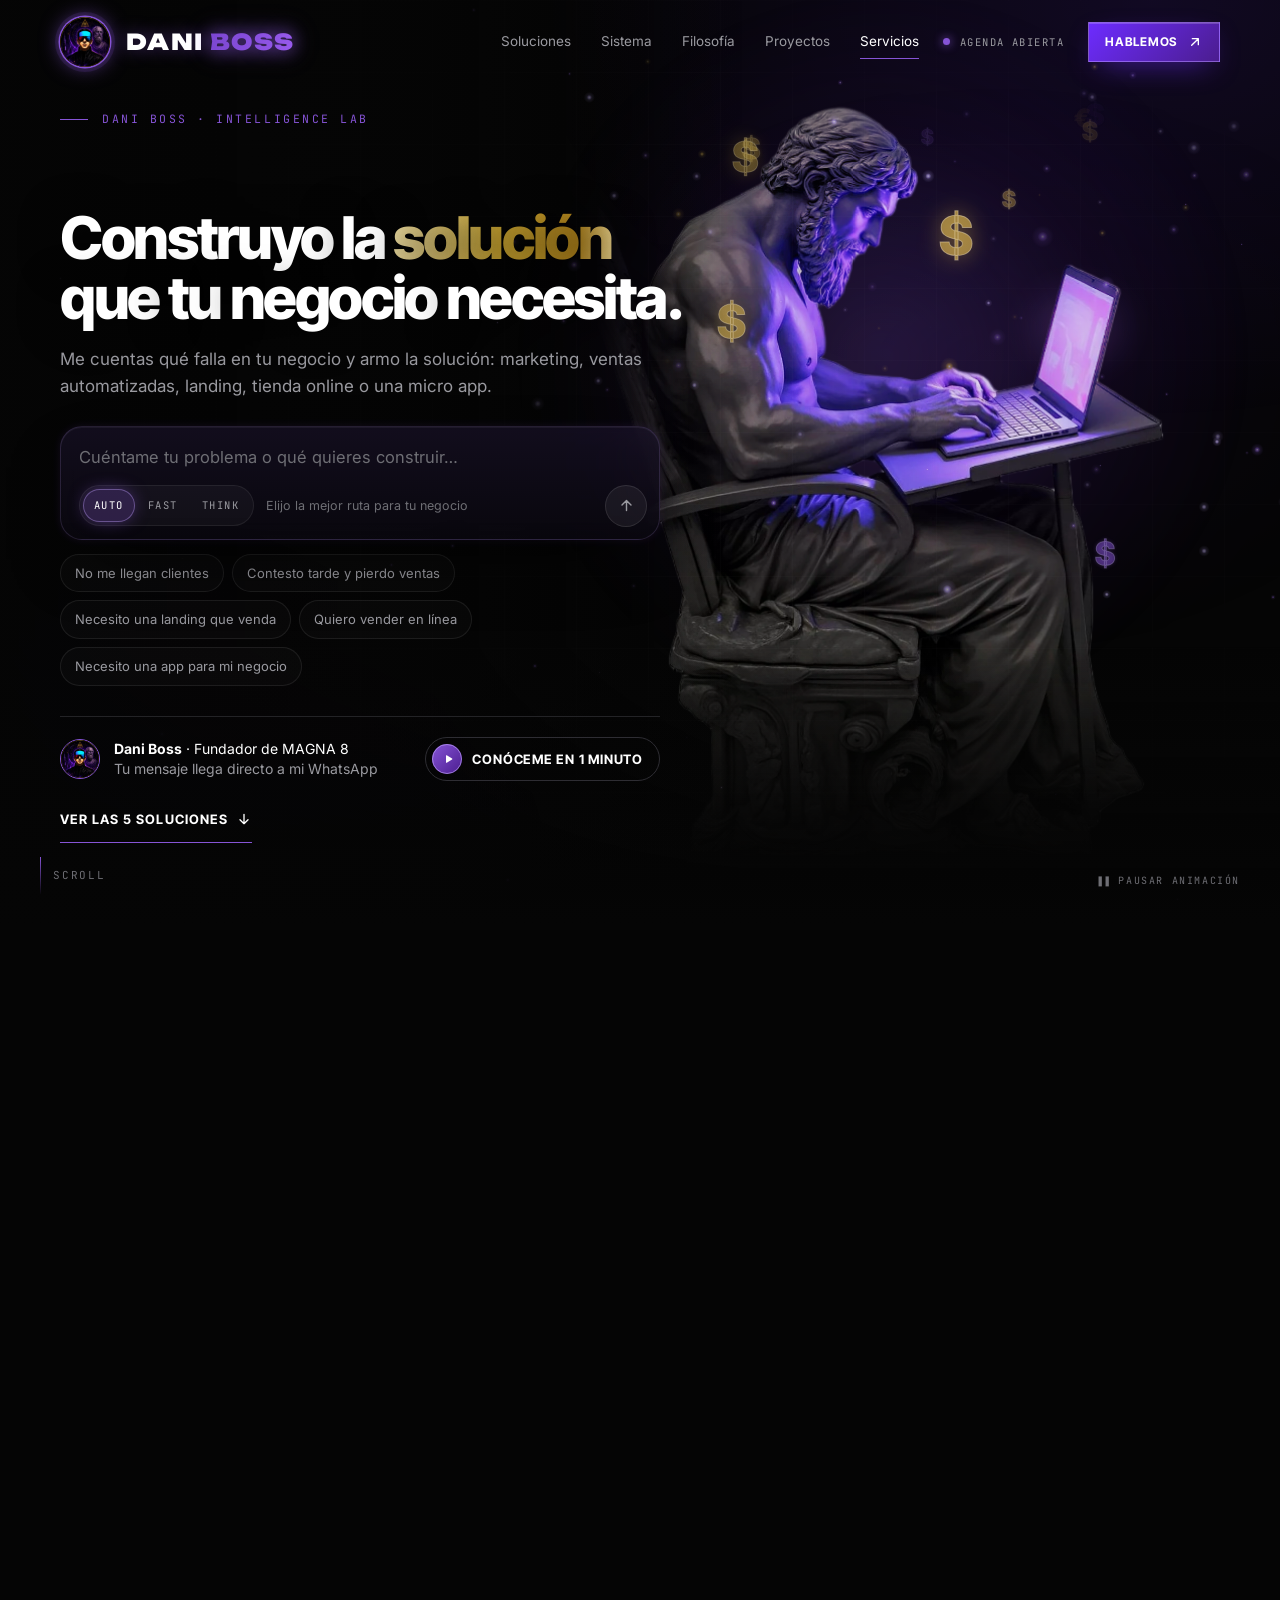
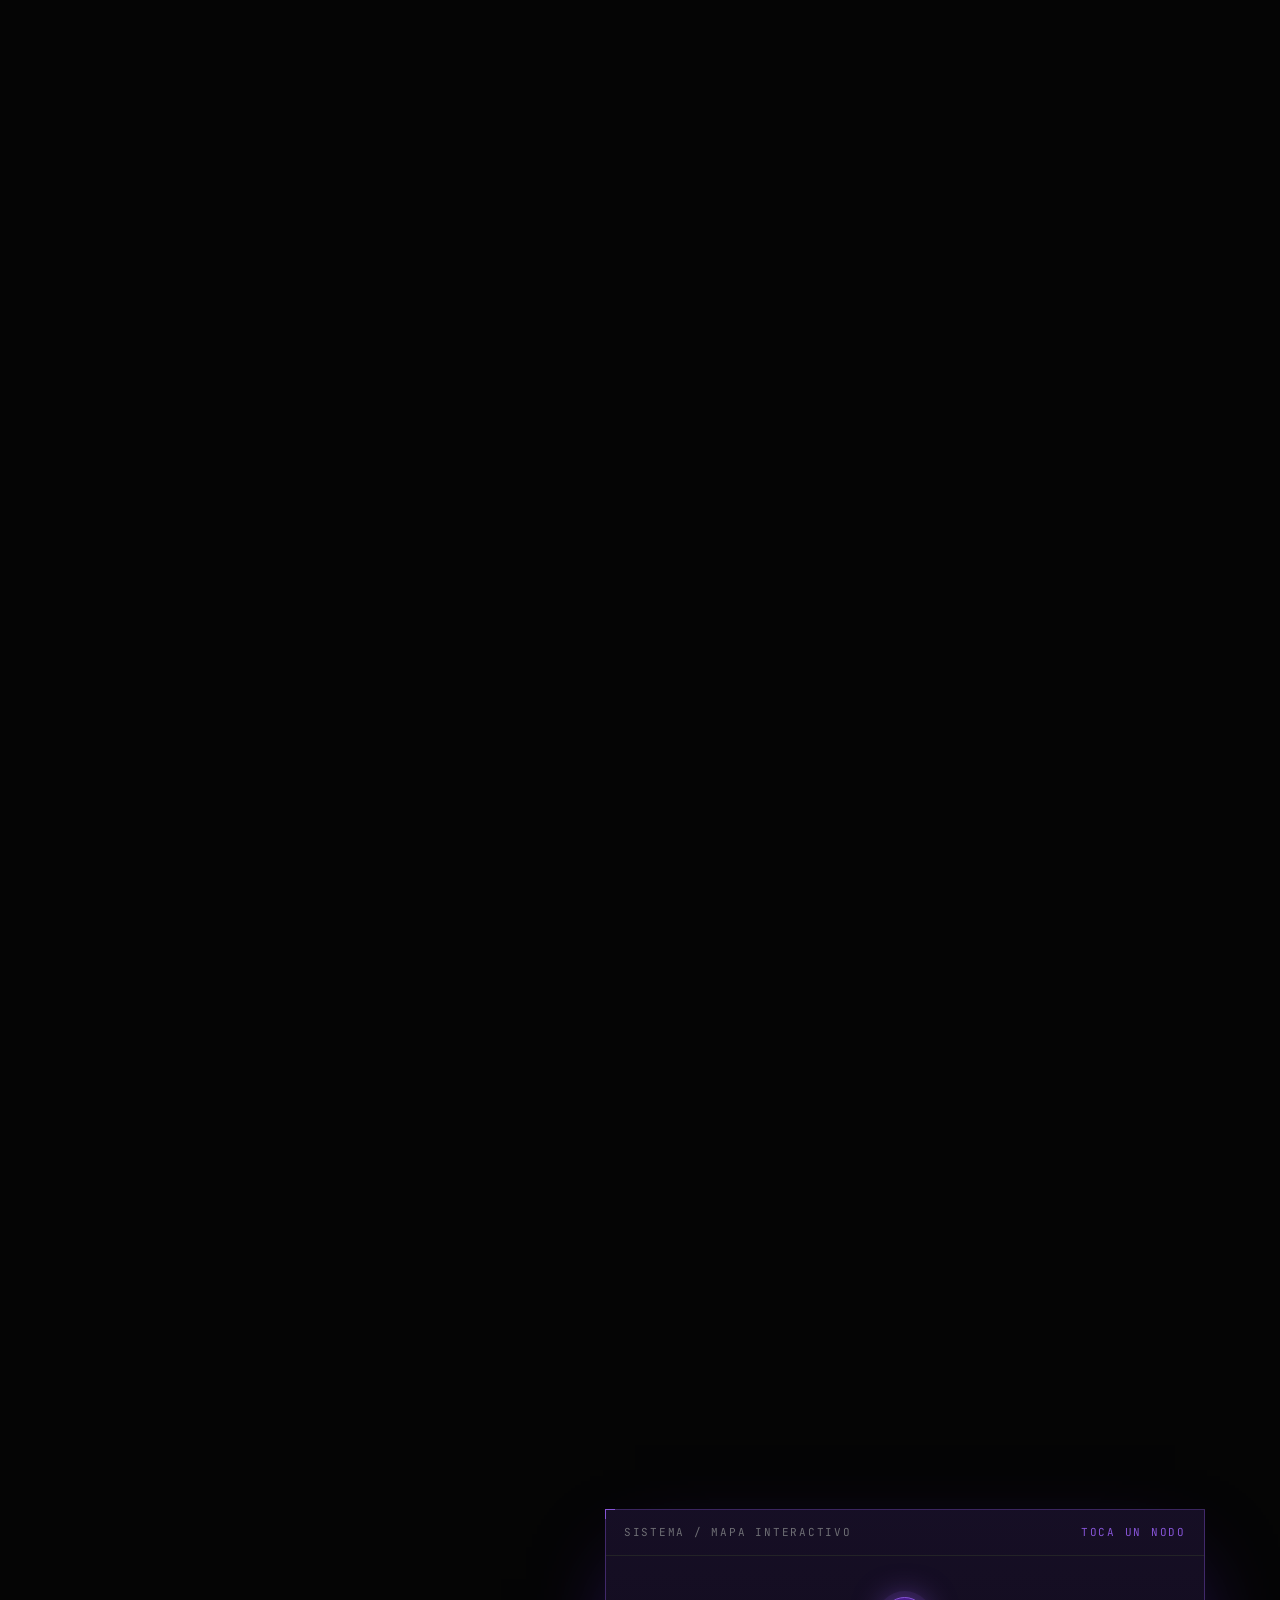
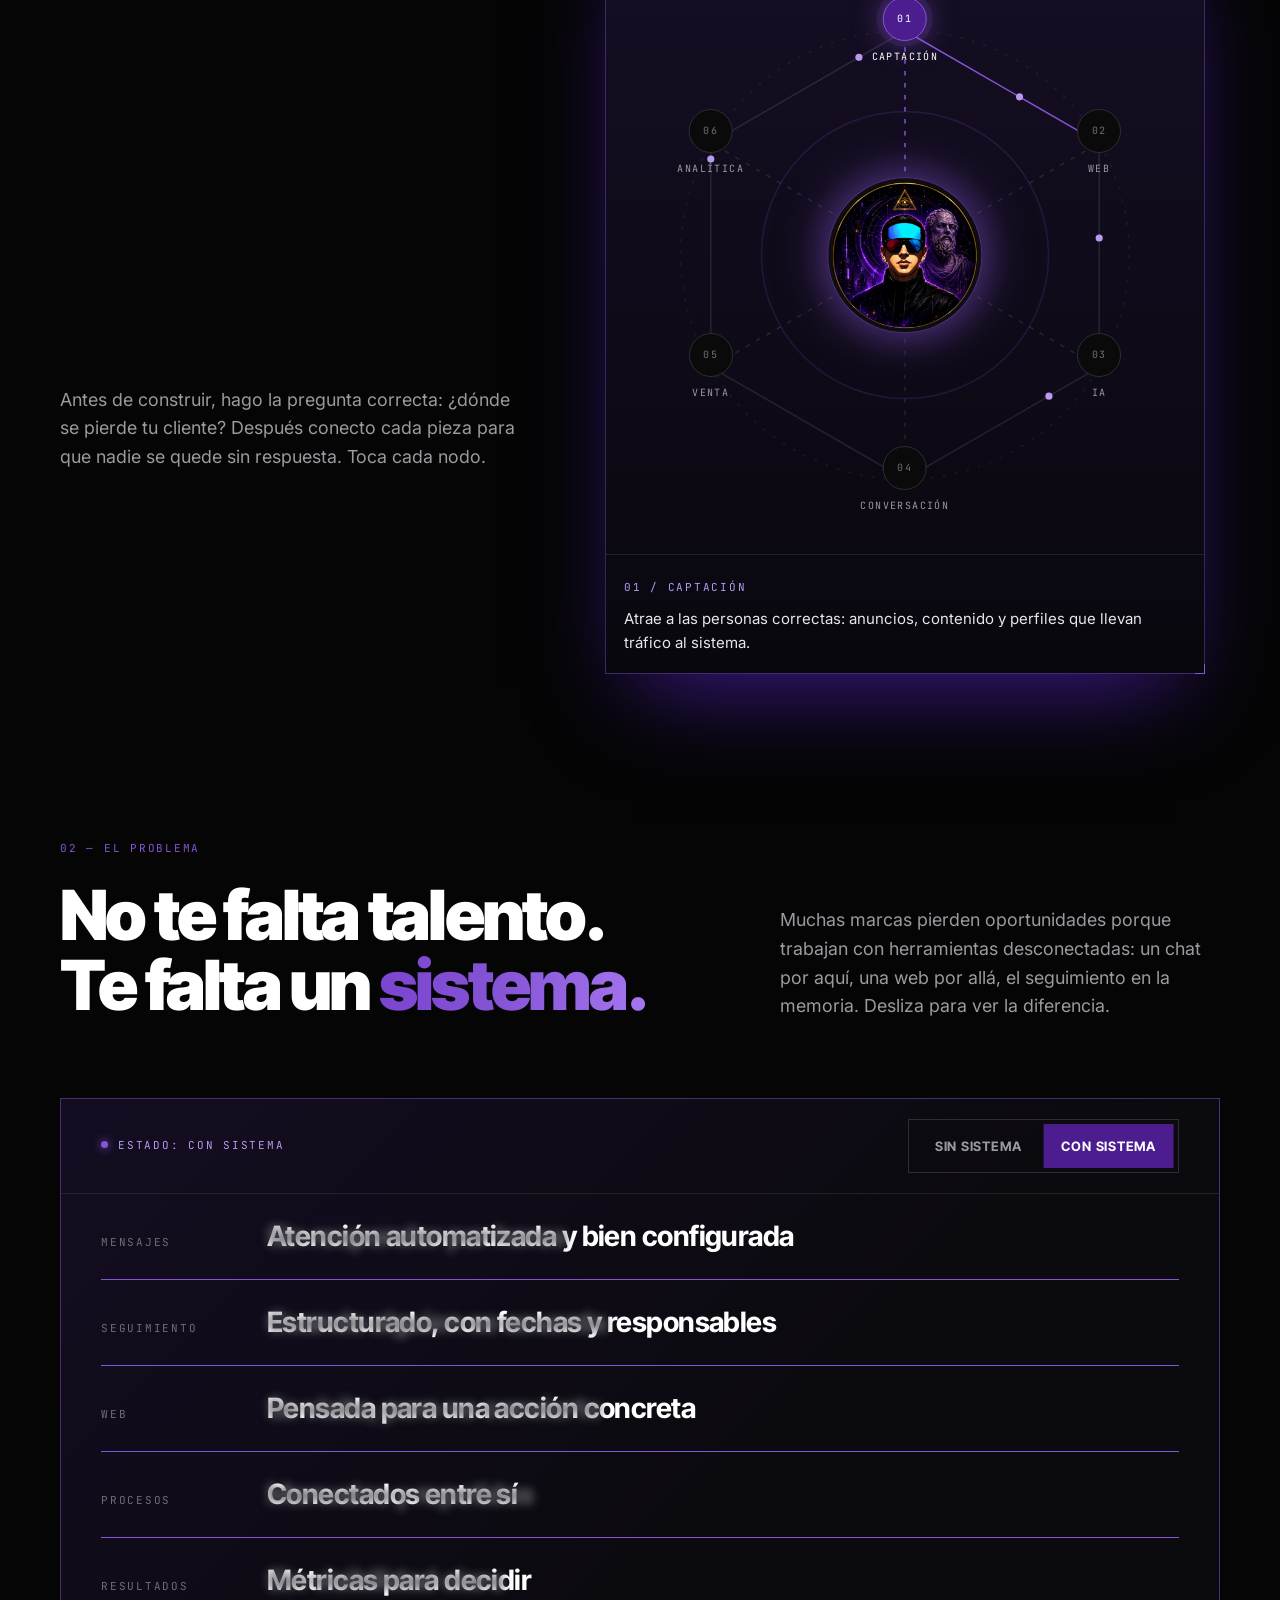
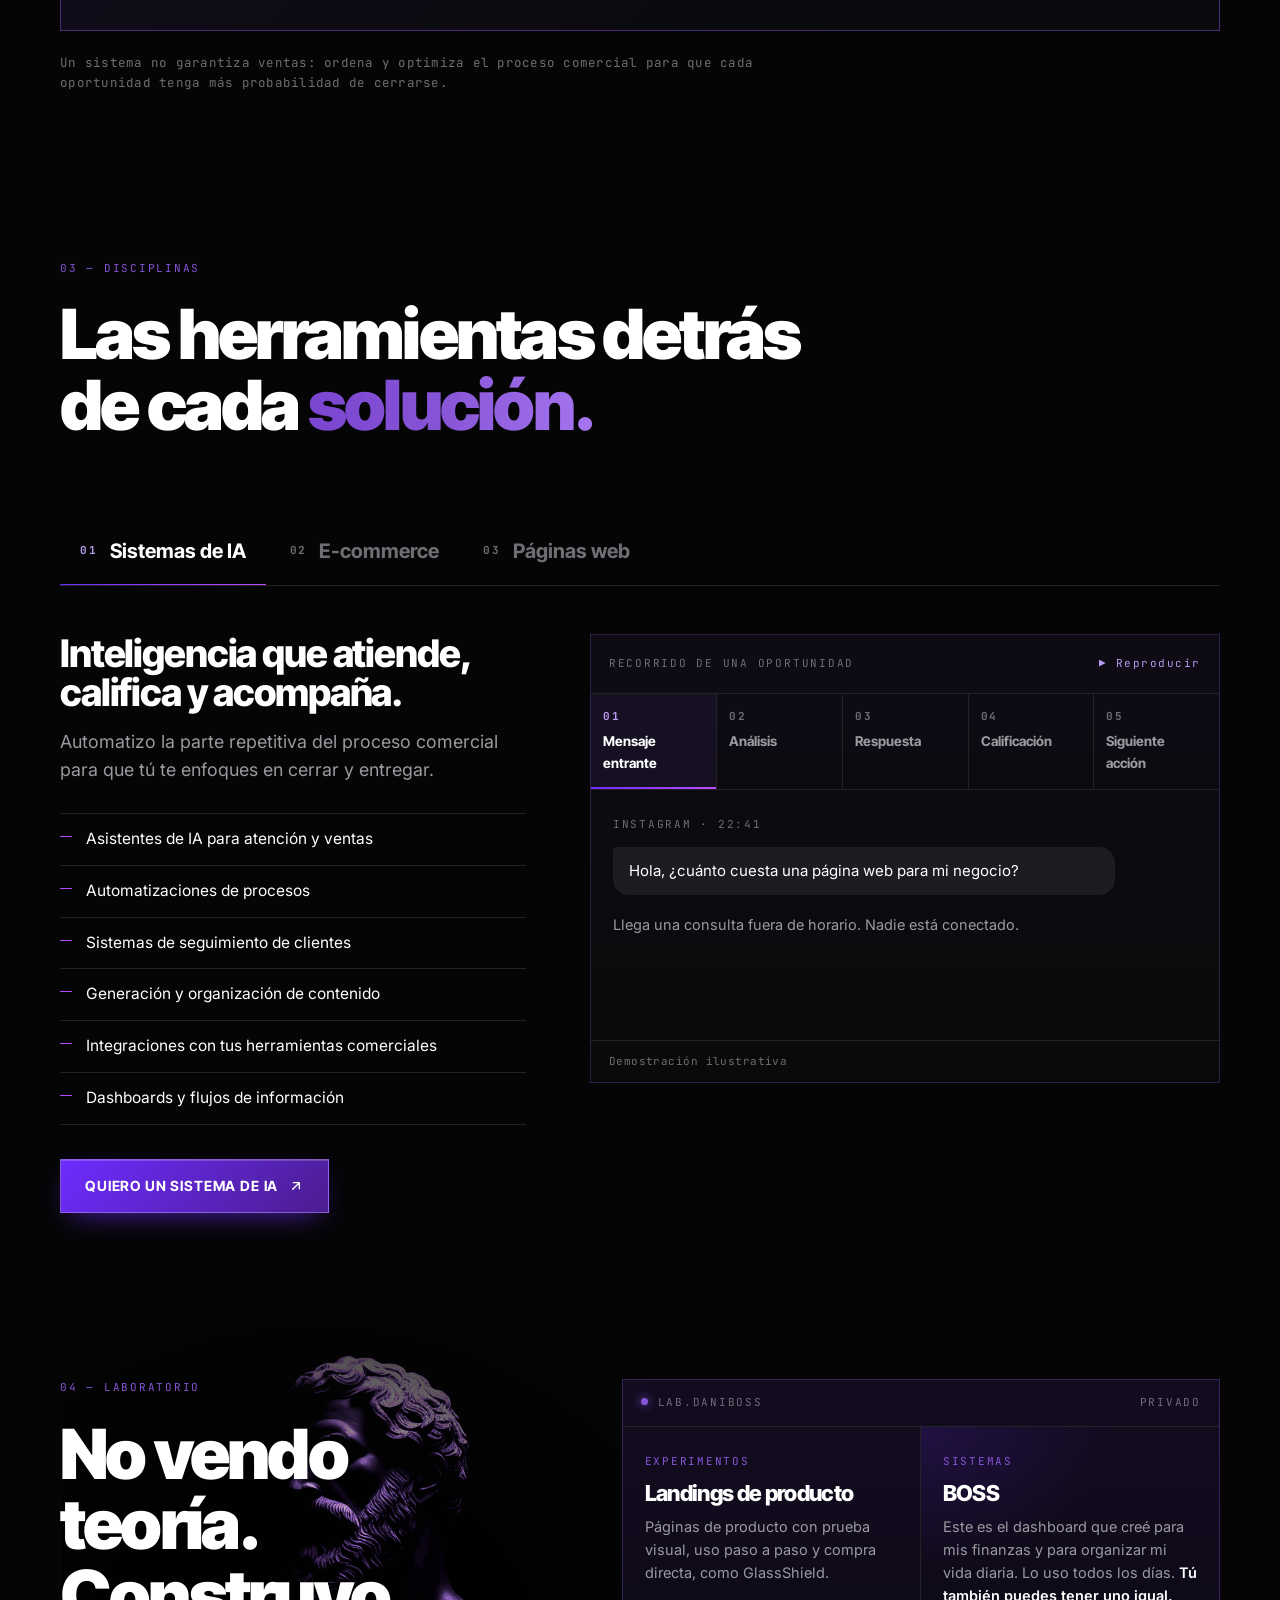
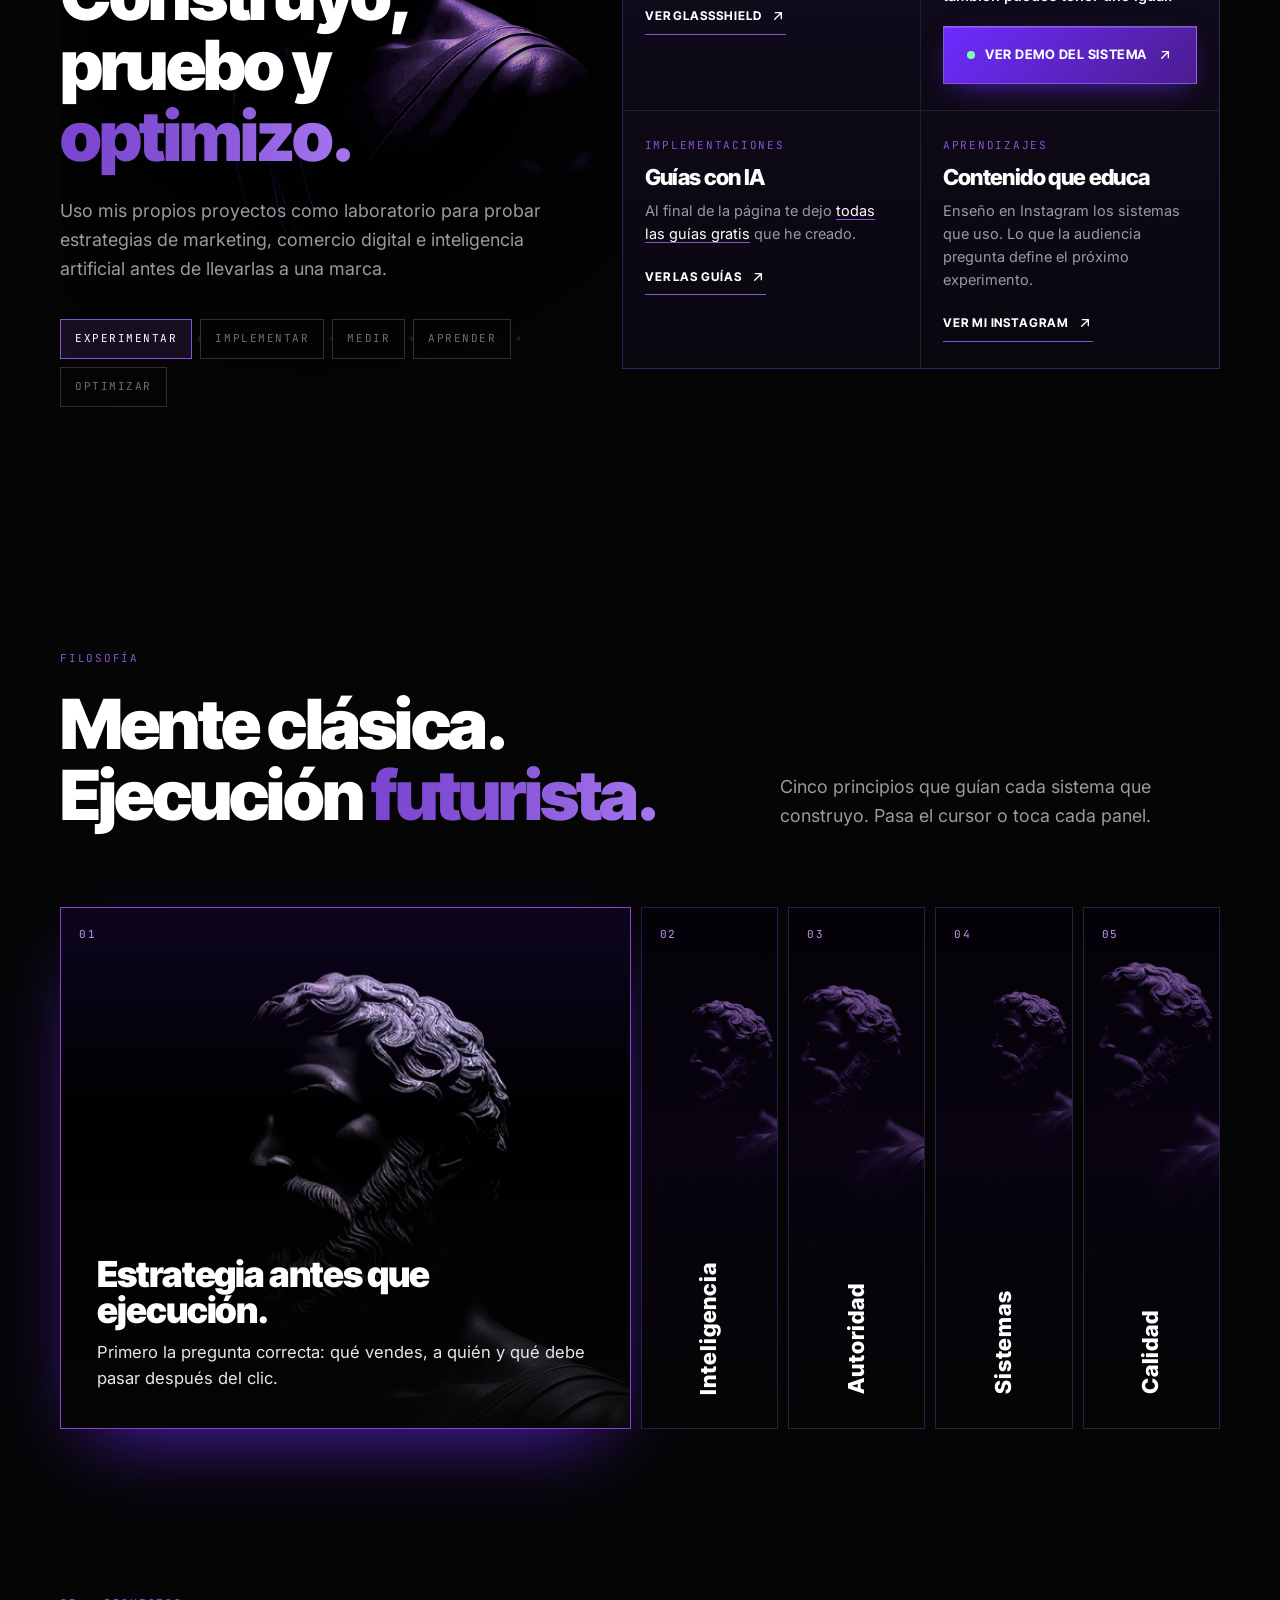
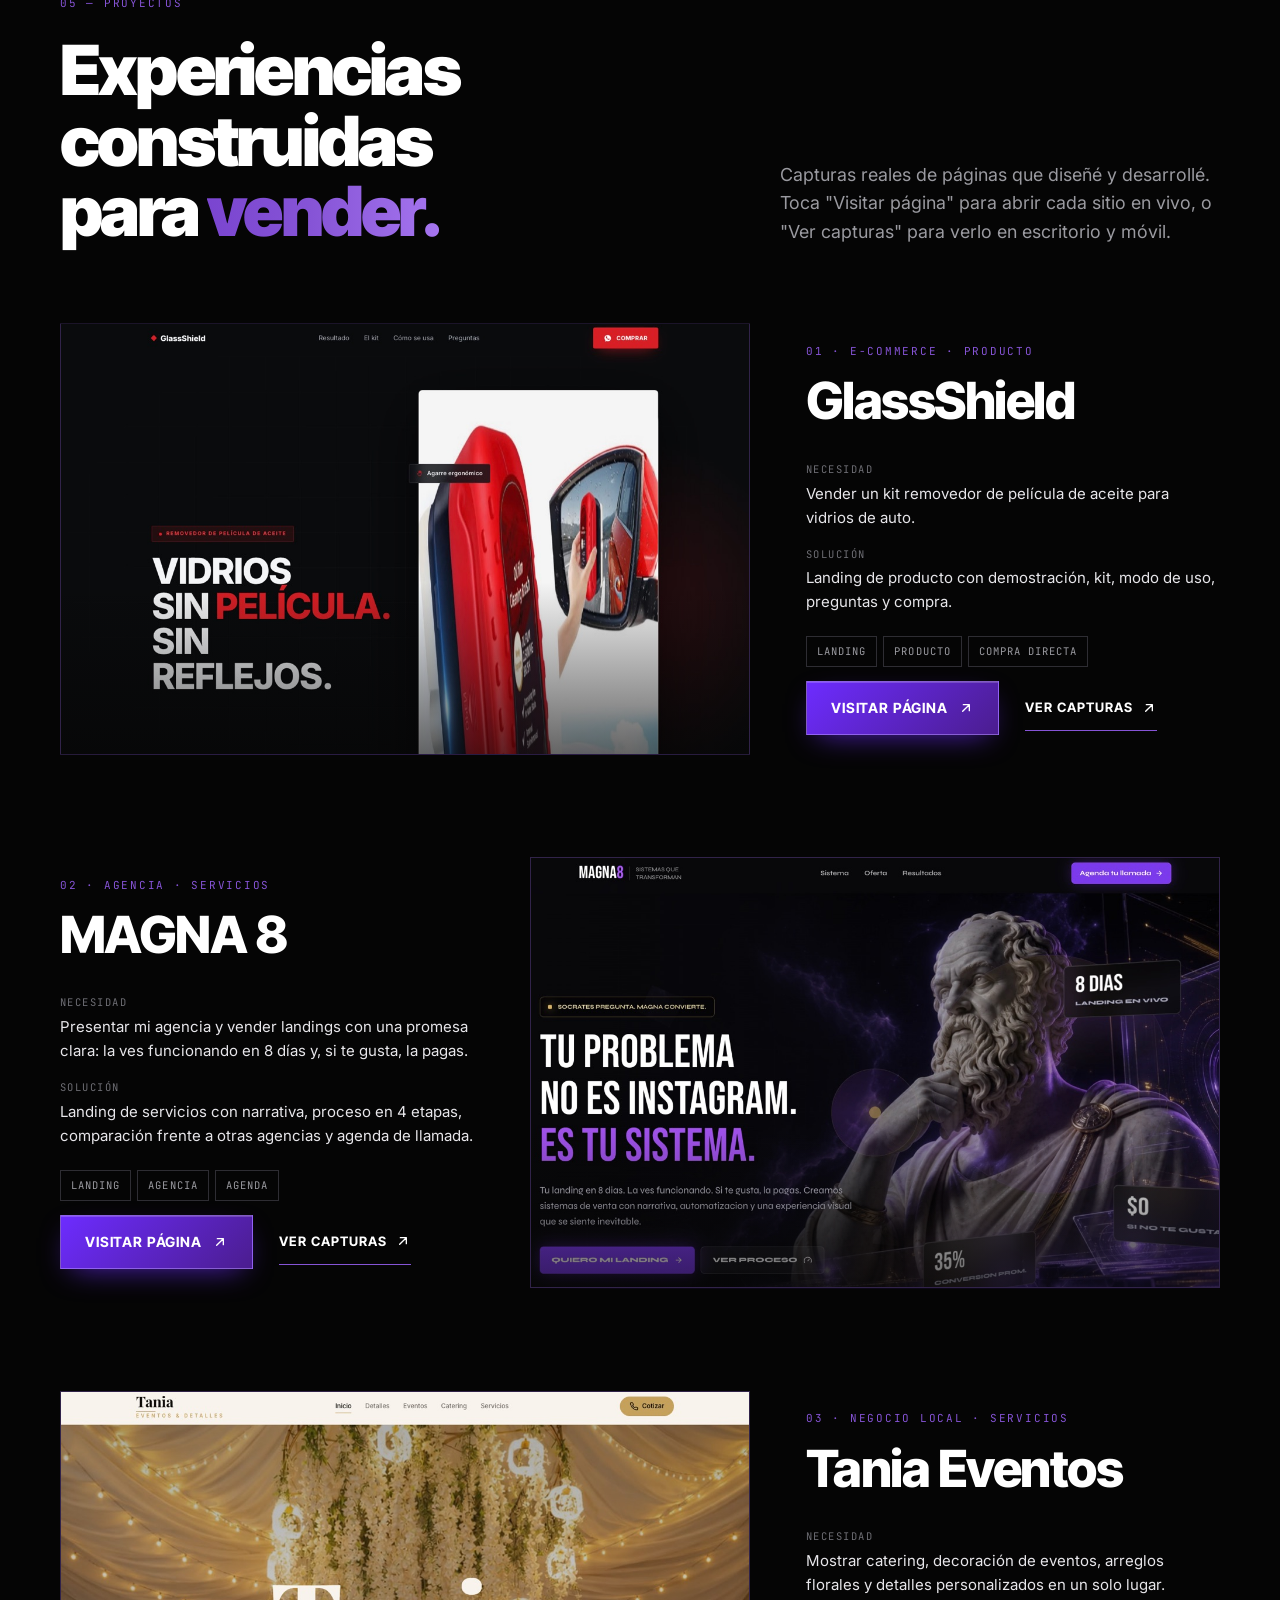
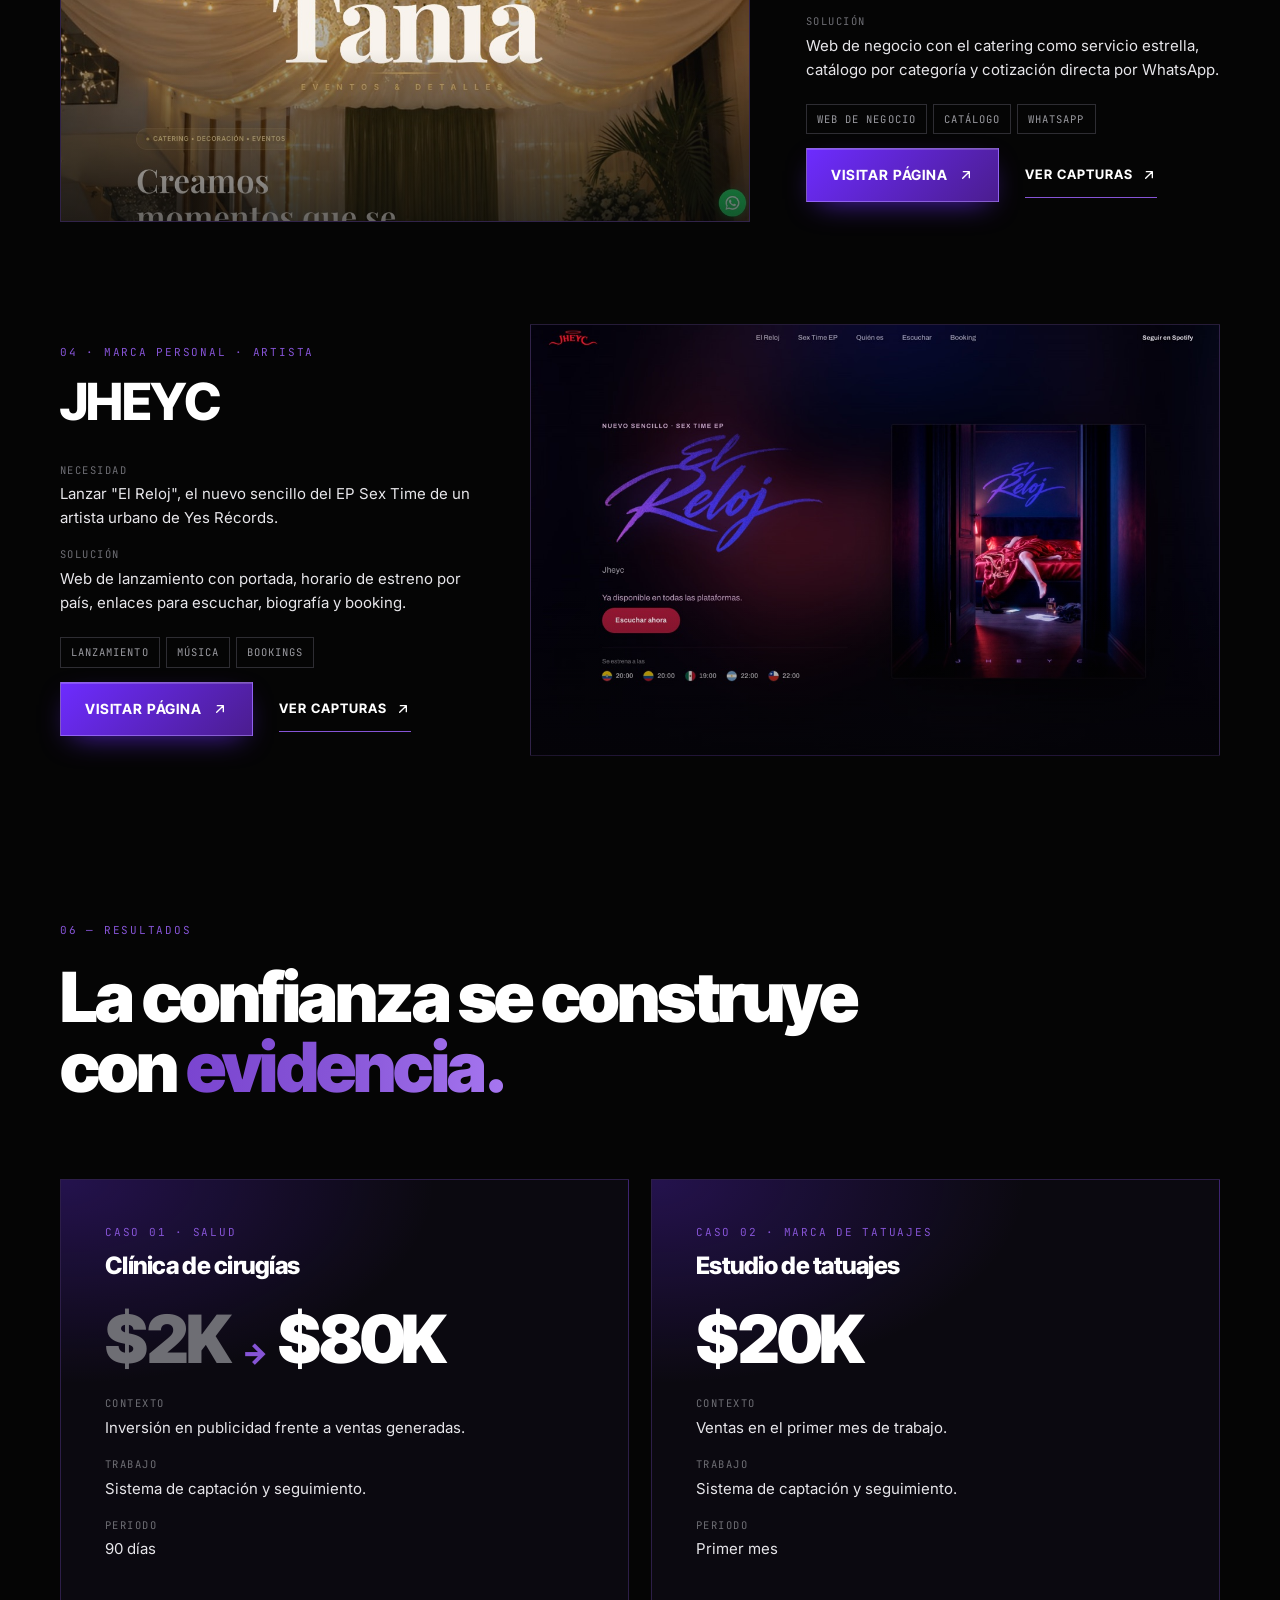
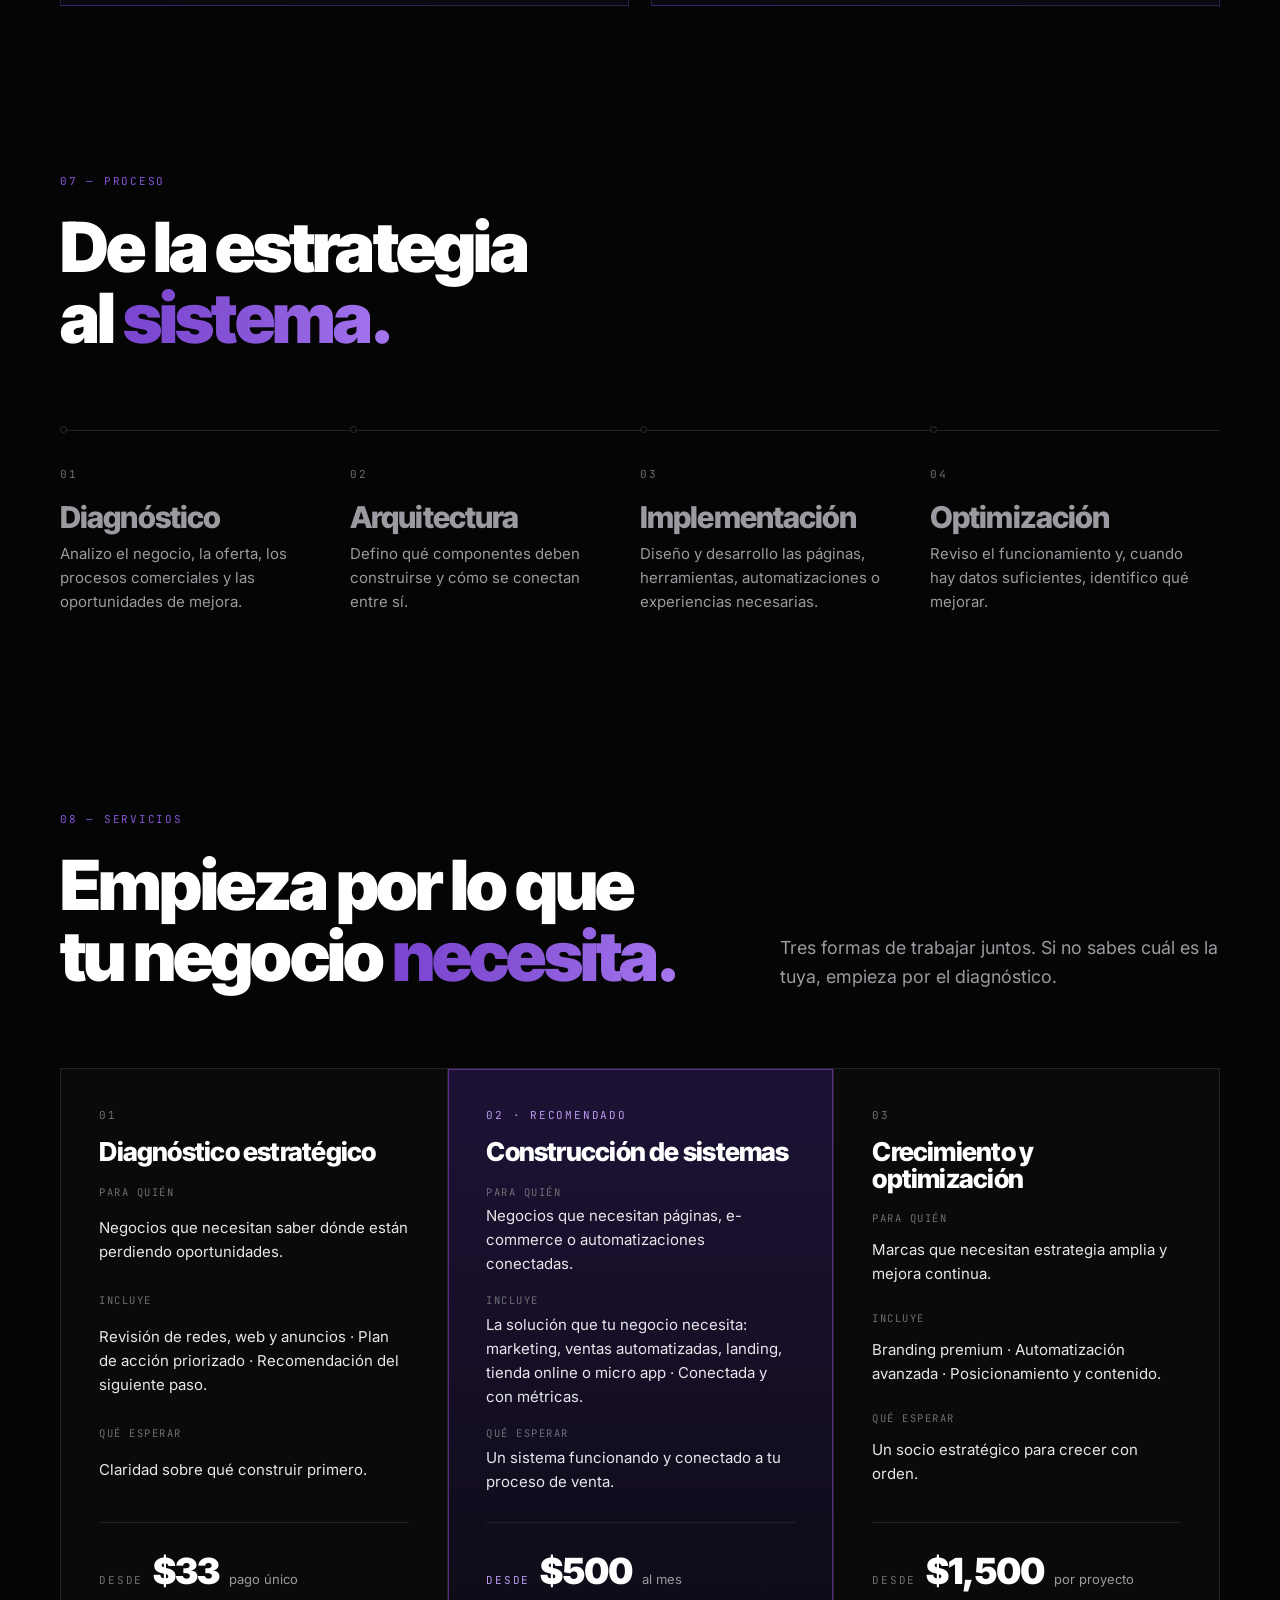
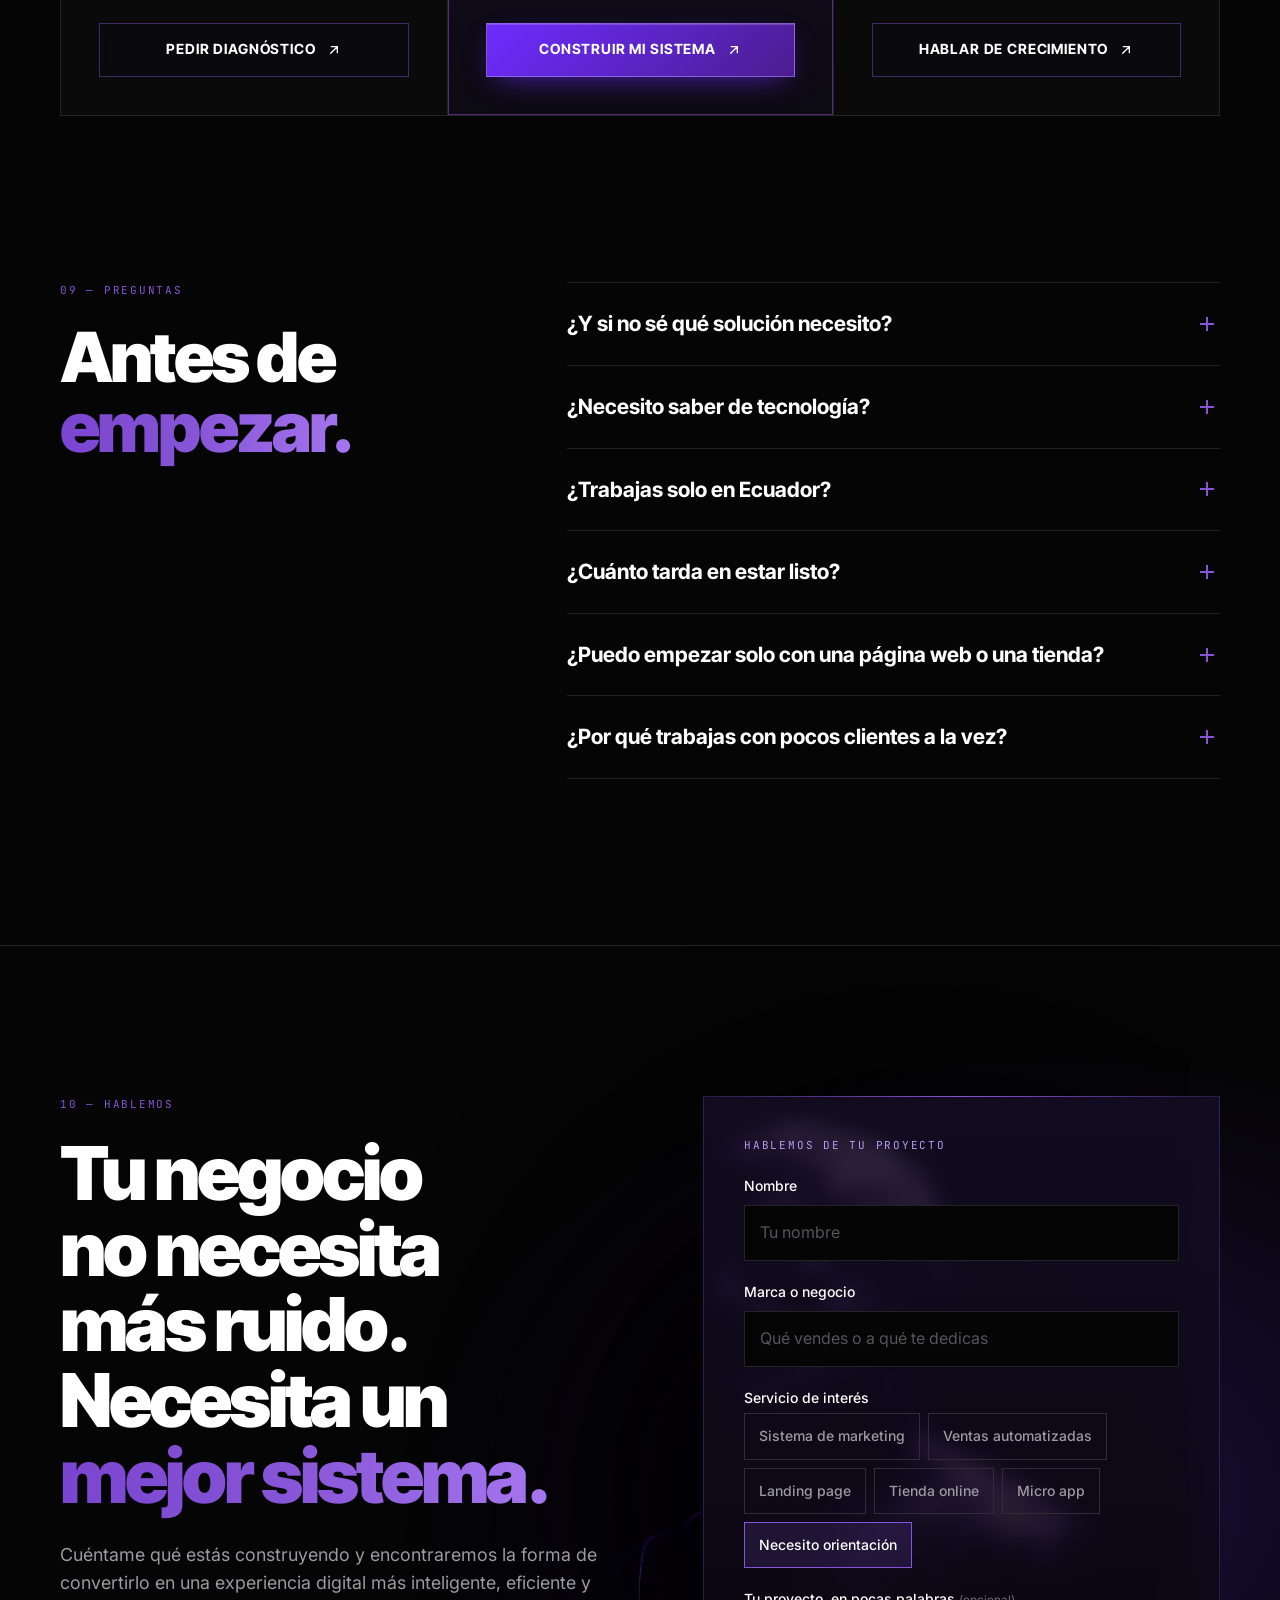
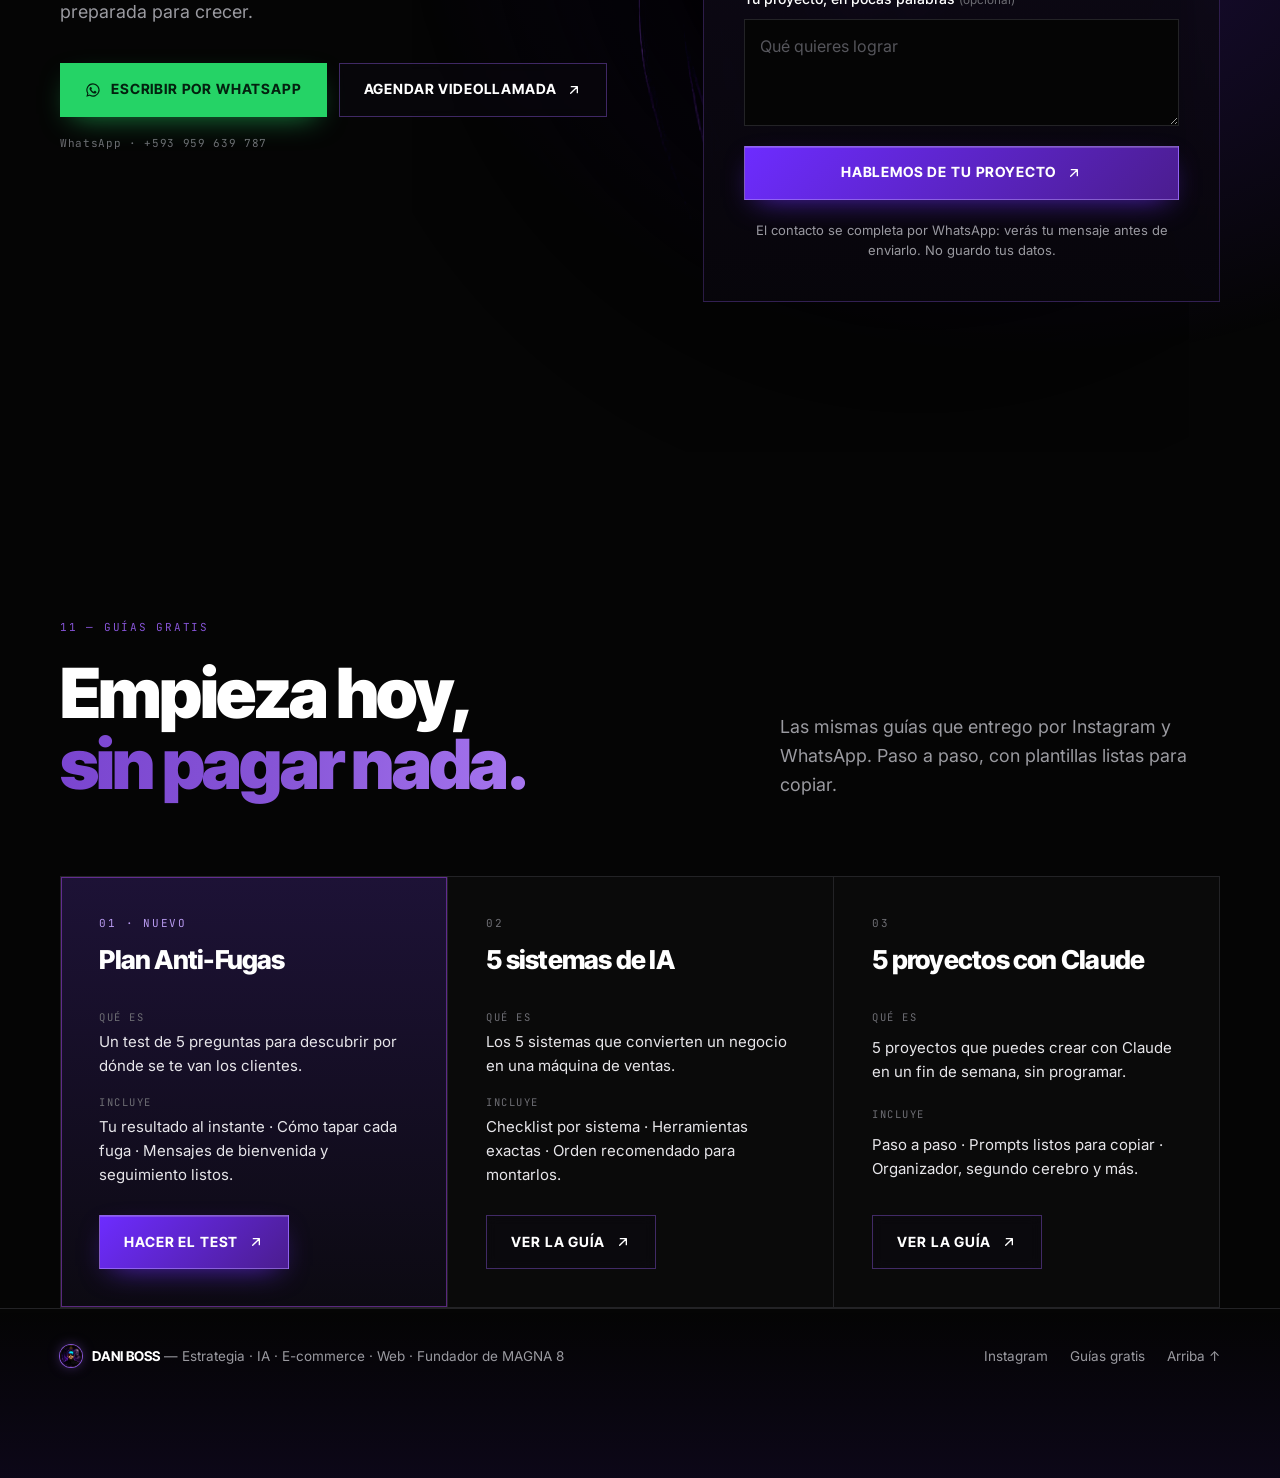
==== index.html @ e3fca8c9 "Conóceme video section under the hero: muted in-view teaser, chapters, mini player, end-screen CTAs " ====
<!DOCTYPE html>
<html lang="es">
<head>
<meta charset="UTF-8">
<meta name="viewport" content="width=device-width, initial-scale=1, viewport-fit=cover">
<title>DANI BOSS — Marketing, ventas automatizadas, landings, tiendas online y micro apps</title>
<meta name="description" content="Me cuentas qué está fallando en tu negocio y armo la solución exacta: sistema de marketing, ventas automatizadas, landing page, tienda online o una micro app a tu medida. Ecuador y Latinoamérica.">
<link rel="canonical" href="https://daniiboss.vercel.app/">
<meta name="theme-color" content="#050505">
<meta property="og:type" content="website">
<meta property="og:site_name" content="DANI BOSS">
<meta property="og:title" content="DANI BOSS — Construyo sistemas que hacen crecer marcas">
<meta property="og:description" content="Estrategia · IA · E-commerce · Web. Fundador de MAGNA 8.">
<meta property="og:url" content="https://daniiboss.vercel.app/">
<meta property="og:image" content="https://daniiboss.vercel.app/assets/dani.jpg">
<meta name="twitter:card" content="summary_large_image">
<link rel="icon" type="image/png" href="assets/favicon.png?v=2">
<link rel="apple-touch-icon" href="assets/dani.jpg">
<link rel="preconnect" href="https://fonts.googleapis.com">
<link rel="preconnect" href="https://fonts.gstatic.com" crossorigin>
<link href="https://fonts.googleapis.com/css2?family=Inter+Tight:wght@500;600;700;800;900&family=Unbounded:wght@800;900&family=Inter:wght@400;500;600&family=JetBrains+Mono:wght@400;500&display=swap" rel="stylesheet">
<script>
/* Decide el modo de la intro antes del primer render (sin parpadeo) */
(function(){var d=document.documentElement,m='full';
 try{
  if(matchMedia('(prefers-reduced-motion: reduce)').matches||location.hash||/[?&](utm_campaign|intro=0)/.test(location.search))m='none';
  else if(localStorage.getItem('db-intro-seen'))m='short';
 }catch(e){m='none'}
 d.className+=' js intro-'+m;})();
</script>
<link rel="stylesheet" href="assets/css/site.css">
<script type="application/ld+json">
{"@context":"https://schema.org","@type":"ProfessionalService","name":"DANI BOSS","url":"https://daniiboss.vercel.app/","image":"https://daniiboss.vercel.app/assets/dani.jpg","description":"Sistemas de inteligencia artificial, e-commerce y páginas web que convierten.","areaServed":["EC","Latinoamérica"],"founder":{"@type":"Person","name":"Dani Boss","sameAs":["https://instagram.com/thedaniiboss"]},"sameAs":["https://instagram.com/thedaniiboss"]}
</script>
</head>
<body>
<a class="skip" href="#main">Saltar al contenido</a>
<div class="ambient" aria-hidden="true"></div>

<svg width="0" height="0" style="position:absolute" aria-hidden="true">
  <symbol id="i-wa" viewBox="0 0 24 24"><path fill="currentColor" d="M12 2a10 10 0 0 0-8.6 15.1L2 22l5-1.3A10 10 0 1 0 12 2zm0 18.2c-1.5 0-3-.4-4.3-1.2l-.3-.2-3 .8.8-2.9-.2-.3A8.2 8.2 0 1 1 12 20.2zm4.5-6.1c-.2-.1-1.5-.7-1.7-.8-.2-.1-.4-.1-.6.1l-.8 1c-.1.2-.3.2-.5.1a6.7 6.7 0 0 1-3.3-2.9c-.3-.4.3-.4.7-1.4.1-.2 0-.3 0-.4l-.8-1.8c-.2-.5-.4-.4-.6-.4h-.5c-.2 0-.4.1-.7.3-.2.3-.9.9-.9 2.2s.9 2.5 1 2.7c.1.2 1.8 2.8 4.4 3.9 1.6.7 2.3.8 3.1.6.5-.1 1.5-.6 1.7-1.2.2-.6.2-1.1.2-1.2-.1 0-.3-.1-.5-.2z"/></symbol>
  <symbol id="i-arrow" viewBox="0 0 24 24"><path d="M7 17 17 7M8 7h9v9" fill="none" stroke="currentColor" stroke-width="2" stroke-linecap="round" stroke-linejoin="round"/></symbol>
  <symbol id="i-play" viewBox="0 0 24 24"><path fill="currentColor" d="M8 5.5v13a1 1 0 0 0 1.5.86l10.6-6.5a1 1 0 0 0 0-1.72L9.5 4.64A1 1 0 0 0 8 5.5z"/></symbol>
  <symbol id="i-sound" viewBox="0 0 24 24"><path fill="currentColor" d="M4 9.5v5a1 1 0 0 0 1 1h3l4.4 3.6a.6.6 0 0 0 1-.46V5.36a.6.6 0 0 0-1-.46L8 8.5H5a1 1 0 0 0-1 1z"/><path d="M16.5 8.5a5 5 0 0 1 0 7M19 6a8.5 8.5 0 0 1 0 12" fill="none" stroke="currentColor" stroke-width="1.8" stroke-linecap="round"/></symbol>
  <symbol id="i-down" viewBox="0 0 24 24"><path d="M12 5v14M6 13l6 6 6-6" fill="none" stroke="currentColor" stroke-width="2" stroke-linecap="round" stroke-linejoin="round"/></symbol>
</svg>

<!-- ============ INTRO ============ -->
<div class="intro" id="intro" role="dialog" aria-label="Introducción DANI BOSS" aria-hidden="false">
  <canvas class="intro-canvas" id="introCanvas" aria-hidden="true"></canvas>
  <div class="intro-core">
    <span class="intro-logo" aria-hidden="true"></span>
    <p class="intro-name" aria-label="DANI BOSS"><span class="w1">DANI</span> <span class="w2">BOSS</span></p>
    <p class="intro-tag">Estrategia. Inteligencia. Sistemas.</p>
    <button class="intro-enter" id="introEnter" type="button"><span>Entra en mi universo digital</span><i class="intro-prog"><b></b></i></button>
  </div>
  <div class="intro-meta" aria-hidden="true"><span>EC · 0.18°S 78.47°W</span><span id="introClock">00:00:00</span></div>
  <button class="intro-skip" id="introSkip" type="button">Omitir intro →</button>
</div>

<!-- ============ HEADER ============ -->
<header class="top" id="top">
  <div class="wrap top-in">
    <a class="brand" href="#main" aria-label="DANI BOSS, inicio"><span class="brand-mark" aria-hidden="true"></span><span>DANI <b>BOSS</b></span></a>
    <nav class="nav" aria-label="Principal">
      <a href="#soluciones">Soluciones</a><a href="#sistema">Sistema</a><a href="#filosofia">Filosofía</a><a href="#proyectos">Proyectos</a><a href="#servicios">Servicios</a>
    </nav>
    <span class="avail" aria-label="Agenda abierta"><i class="led"></i>Agenda abierta</span>
    <a class="btn btn-sm" href="#contacto">Hablemos <svg class="ic" aria-hidden="true"><use href="#i-arrow"/></svg></a>
  </div>
</header>

<main id="main">

<!-- ============ HERO · SÓCRATES AI ============ -->
<section class="hero hero-ai" aria-labelledby="hero-t" data-mode="auto">
  <div class="ai-stage" id="aiStage" aria-hidden="true">
    <canvas class="ai-fx" id="fxBack"></canvas>
    <div class="ai-bust" id="aiBust">
      <img src="assets/bg/socrates-laptop.webp" alt="" width="1080" height="1470" fetchpriority="high" decoding="async">
      <i class="ai-light"></i><i class="ai-sheen"></i><i class="ai-screen"></i><i class="ai-spill"></i><i class="ai-ring"></i>
    </div>
    <canvas class="ai-fx" id="fxFront"></canvas>
  </div>
  <div class="hero-bg" aria-hidden="true"></div>
  <div class="wrap hero-ai-in">
    <p class="label rv">DANI BOSS · Intelligence Lab</p>
    <h1 id="hero-t" class="ai-title">
      <span class="sr-only">DANI BOSS: construyo la solución que tu negocio necesita: sistemas de marketing, ventas automatizadas, landing pages, tiendas online y micro apps.</span>
      <span class="ai-rot" id="aiRot" aria-hidden="true">Construyo la solución que tu negocio necesita.</span>
    </h1>
    <p class="hero-sub ai-sub rv d2">Me cuentas qué falla en tu negocio y armo la solución: marketing, ventas automatizadas, landing, tienda online o una micro app.</p>

    <form class="composer rv d3" id="composer" novalidate>
      <label class="sr-only" for="cmpIn">Cuéntame tu problema o qué quieres construir</label>
      <textarea id="cmpIn" rows="1" maxlength="600" placeholder="Cuéntame tu problema o qué quieres construir…" enterkeyhint="send"></textarea>
      <div class="cps-bar">
        <div class="cps-modes" role="radiogroup" aria-label="Modo de respuesta">
          <button type="button" role="radio" aria-checked="true" data-mode="auto">Auto</button>
          <button type="button" role="radio" aria-checked="false" data-mode="fast">Fast</button>
          <button type="button" role="radio" aria-checked="false" data-mode="think">Think</button>
        </div>
        <span class="cps-hint" id="cmpHint" aria-live="polite">Elijo la mejor ruta para tu negocio</span>
        <button class="cps-send" type="submit" aria-label="Enviar a Dani por WhatsApp"><svg class="ic" aria-hidden="true"><use href="#i-arrow"/></svg></button>
      </div>
    </form>
    <div class="cps-chips rv d3" aria-label="Ideas rápidas">
      <button type="button">No me llegan clientes</button><button type="button">Contesto tarde y pierdo ventas</button><button type="button">Necesito una landing que venda</button><button type="button">Quiero vender en línea</button><button type="button">Necesito una app para mi negocio</button>
    </div>

    <div class="ai-foot rv d3">
      <div class="hero-sig"><img src="assets/dani.jpg" alt="Dani Boss" width="40" height="40"><p><b>Dani Boss</b> · Fundador de MAGNA 8<br><span>Tu mensaje llega directo a mi WhatsApp</span></p></div>
      <a class="vd-cue" href="#conoceme" data-vd-play><span class="vd-cue-i"><svg class="ic" aria-hidden="true"><use href="#i-play"/></svg></span>Conóceme en 1 minuto</a>
      <a class="link-btn" href="#soluciones">Ver las 5 soluciones <svg class="ic" aria-hidden="true"><use href="#i-down"/></svg></a>
    </div>
  </div>
  <button class="ai-pause mono" id="aiPause" type="button" aria-pressed="false">Pausar animación</button>
  <a class="scroll-cue mono" href="#soluciones" aria-label="Bajar a la siguiente sección"><i></i>Scroll</a>
</section>

<!-- ============ CONÓCEME (video) ============ -->
<section class="sec sec-vid" id="conoceme" aria-labelledby="vd-t">
  <div class="wrap">
    <div class="sec-head split">
      <div><p class="idx mono rv">Conóceme · 1 minuto</p><h2 id="vd-t" class="h2 rv d1">Antes de escribirme,<br><em>conóceme.</em></h2></div>
      <p class="lead rv d2">En un minuto te cuento quién soy, qué construyo y cómo empezamos. Sin rodeos, con mi voz.</p>
    </div>
    <div class="vd rv d2" id="vd">
      <div class="vd-stage" id="vdStage">
        <div class="vd-frame" id="vdFrame">
          <video id="vdVideo" playsinline preload="none" poster="assets/video/conoceme-poster.jpg" aria-label="Video: Conóceme en 1 minuto, Dani Boss">
            <source src="assets/video/conoceme-720.mp4" type="video/mp4" media="(max-width: 760px)">
            <source src="assets/video/conoceme-1080.mp4" type="video/mp4">
          </video>
          <button class="vd-play" id="vdPlay" type="button" aria-label="Ver el video con sonido (1:22)">
            <span class="vd-btn"><svg class="vd-i-play" aria-hidden="true"><use href="#i-play"/></svg><svg class="vd-i-snd" aria-hidden="true"><use href="#i-sound"/></svg></span>
            <span class="vd-meta"><b id="vdMetaT">Conóceme en 1 minuto</b><span class="mono" id="vdMetaS">1:22 · Con sonido</span></span>
          </button>
          <div class="vd-end" id="vdEnd" hidden>
            <p class="mono mono-hi">¿Te viste en alguno de esos problemas?</p>
            <h3 class="h3">Cuéntamelo y armo tu solución.</h3>
            <div class="vd-end-ctas">
              <button class="btn" type="button" id="vdWrite">Escribir mi problema <svg class="ic" aria-hidden="true"><use href="#i-arrow"/></svg></button>
              <a class="btn btn-wa" data-wa="video" target="_blank" rel="noopener"><svg class="ic" aria-hidden="true"><use href="#i-wa"/></svg>WhatsApp</a>
            </div>
            <button class="vd-replay mono" type="button" id="vdReplay">↺ Ver de nuevo</button>
          </div>
          <button class="vd-close" id="vdClose" type="button" aria-label="Cerrar el mini reproductor" hidden>×</button>
        </div>
      </div>
      <aside class="vd-side" aria-label="Capítulos del video">
        <p class="vd-side-h mono"><span>Capítulos</span><span>1:22</span></p>
        <ol class="vd-ch" id="vdCh">
          <li><button type="button" data-t="0"><span class="mono">0:00</span><b>Te robo un minuto</b><i aria-hidden="true"></i></button></li>
          <li><button type="button" data-t="5.9"><span class="mono">0:05</span><b>Quién soy</b><i aria-hidden="true"></i></button></li>
          <li><button type="button" data-t="14.1"><span class="mono">0:14</span><b>Las 5 soluciones</b><i aria-hidden="true"></i></button></li>
          <li><button type="button" data-t="50.5"><span class="mono">0:50</span><b>La prueba</b><i aria-hidden="true"></i></button></li>
          <li><button type="button" data-t="60.1"><span class="mono">1:00</span><b>Diagnóstico de $33</b><i aria-hidden="true"></i></button></li>
          <li><button type="button" data-t="70.4"><span class="mono">1:10</span><b>Cómo empezar</b><i aria-hidden="true"></i></button></li>
        </ol>
        <div class="vd-note">
          <img src="assets/dani.jpg" alt="" width="36" height="36">
          <p>Te respondo yo, no un bot. <a href="#hero-t" id="vdToComposer">Cuéntame tu problema →</a></p>
        </div>
      </aside>
    </div>
  </div>
</section>

<!-- ============ SOLUCIONES ============ -->
<section class="sec sec-sol" id="soluciones" aria-labelledby="so-t">
  <div class="wrap">
    <div class="sec-head">
      <p class="idx mono rv">00 — Soluciones</p>
      <h2 id="so-t" class="h2 rv d1">Tú me cuentas el problema.<br>Yo armo la <em>solución.</em></h2>
      <p class="lead rv d2">Cada negocio falla en un punto distinto. Elige el tuyo y mira qué te construiría.</p>
    </div>
    <div class="sol rv d2">
      <div class="sol-list" role="tablist" aria-label="¿Cuál es tu problema?">
        <button class="sol-q" role="tab" id="sq-1" aria-controls="sp-1" aria-selected="true"><span class="mono">01</span>No me llegan clientes</button>
        <button class="sol-q" role="tab" id="sq-2" aria-controls="sp-2" aria-selected="false" tabindex="-1"><span class="mono">02</span>Me escriben, pero no compran</button>
        <button class="sol-q" role="tab" id="sq-3" aria-controls="sp-3" aria-selected="false" tabindex="-1"><span class="mono">03</span>Nadie entiende lo que vendo</button>
        <button class="sol-q" role="tab" id="sq-4" aria-controls="sp-4" aria-selected="false" tabindex="-1"><span class="mono">04</span>Quiero vender mis productos en línea</button>
        <button class="sol-q" role="tab" id="sq-5" aria-controls="sp-5" aria-selected="false" tabindex="-1"><span class="mono">05</span>Necesito algo a la medida</button>
      </div>
      <div class="sol-panels">
        <div class="sol-p" role="tabpanel" id="sp-1" aria-labelledby="sq-1" tabindex="0" data-q="No me llegan clientes" data-sol="Sistema de marketing">
          <p class="mono sol-k">La solución</p>
          <h3 class="h3">Sistema de marketing</h3>
          <p class="lead">Anuncios, contenido y una ruta clara para que te encuentren las personas que sí quieren comprar.</p>
          <ul class="list"><li>Estrategia de anuncios en Facebook, Instagram y TikTok</li><li>Calendario de contenido que atrae clientes</li><li>Página o perfil que capta datos de contacto</li><li>Métricas para saber qué funciona y qué no</li></ul>
          <p class="sol-res"><b>Resultado:</b> Te escriben personas interesadas, no curiosos.</p>
          <div class="sol-ctas"><a class="btn" data-sol-wa href="#contacto">Quiero esta solución <svg class="ic" aria-hidden="true"><use href="#i-arrow"/></svg></a><a class="link-btn" href="#resultados">Ver un caso real <svg class="ic" aria-hidden="true"><use href="#i-arrow"/></svg></a></div>
        </div>
        <div class="sol-p" role="tabpanel" id="sp-2" aria-labelledby="sq-2" tabindex="0" data-q="Me escriben, pero no compran" data-sol="Ventas automatizadas" hidden>
          <p class="mono sol-k">La solución</p>
          <h3 class="h3">Ventas automatizadas</h3>
          <p class="lead">Un asistente con IA en tu WhatsApp e Instagram que responde en segundos, califica y hace seguimiento por ti.</p>
          <ul class="list"><li>Respuesta inmediata, de día y de noche</li><li>Seguimiento automático a quien no compró</li><li>Agenda de citas o llamadas</li><li>Aviso cuando alguien está listo para comprar</li></ul>
          <p class="sol-res"><b>Resultado:</b> Ningún cliente se queda sin respuesta.</p>
          <div class="sol-ctas"><a class="btn" data-sol-wa href="#contacto">Quiero esta solución <svg class="ic" aria-hidden="true"><use href="#i-arrow"/></svg></a><a class="link-btn" href="#disciplinas">Ver cómo responde <svg class="ic" aria-hidden="true"><use href="#i-arrow"/></svg></a></div>
        </div>
        <div class="sol-p" role="tabpanel" id="sp-3" aria-labelledby="sq-3" tabindex="0" data-q="Nadie entiende lo que vendo" data-sol="Landing page" hidden>
          <p class="mono sol-k">La solución</p>
          <h3 class="h3">Landing page</h3>
          <p class="lead">Una página enfocada en una sola acción: que te escriban, agenden o compren.</p>
          <ul class="list"><li>Texto que explica tu oferta en segundos</li><li>Diseño pensado para celular</li><li>Botón directo a tu WhatsApp o agenda</li><li>Lista en días, no en meses</li></ul>
          <p class="sol-res"><b>Resultado:</b> Más gente entiende tu oferta y da el siguiente paso.</p>
          <div class="sol-ctas"><a class="btn" data-sol-wa href="#contacto">Quiero esta solución <svg class="ic" aria-hidden="true"><use href="#i-arrow"/></svg></a><a class="link-btn" href="https://magna8-landing.vercel.app/" target="_blank" rel="noopener noreferrer">Ver una landing real <svg class="ic" aria-hidden="true"><use href="#i-arrow"/></svg></a></div>
        </div>
        <div class="sol-p" role="tabpanel" id="sp-4" aria-labelledby="sq-4" tabindex="0" data-q="Quiero vender mis productos en línea" data-sol="Tienda online" hidden>
          <p class="mono sol-k">La solución</p>
          <h3 class="h3">Tienda online</h3>
          <p class="lead">Catálogo, carrito y cobro con tarjeta, transferencia o contra entrega.</p>
          <ul class="list"><li>Tienda en Shopify o a medida</li><li>Pagos y envíos configurados</li><li>Página que vende cada producto</li><li>Conexión con tu logística o Dropi</li></ul>
          <p class="sol-res"><b>Resultado:</b> Vendes las 24 horas sin depender de tu chat.</p>
          <div class="sol-ctas"><a class="btn" data-sol-wa href="#contacto">Quiero esta solución <svg class="ic" aria-hidden="true"><use href="#i-arrow"/></svg></a><a class="link-btn" href="https://0j1bga-ku.myshopify.com/pages/landing" target="_blank" rel="noopener noreferrer">Ver una tienda real <svg class="ic" aria-hidden="true"><use href="#i-arrow"/></svg></a></div>
        </div>
        <div class="sol-p" role="tabpanel" id="sp-5" aria-labelledby="sq-5" tabindex="0" data-q="Necesito algo a la medida" data-sol="Micro app" hidden>
          <p class="mono sol-k">La solución</p>
          <h3 class="h3">Micro app</h3>
          <p class="lead">Una herramienta propia para tu negocio: citas, pedidos, inventario, finanzas o lo que necesites.</p>
          <ul class="list"><li>Diseñada según tu forma de trabajar</li><li>Funciona desde el celular</li><li>Sin pagar licencias caras cada mes</li><li>Toda tu información en un solo lugar</li></ul>
          <p class="sol-res"><b>Resultado:</b> Menos Excel y papeles, más control de tu negocio.</p>
          <div class="sol-ctas"><a class="btn" data-sol-wa href="#contacto">Quiero esta solución <svg class="ic" aria-hidden="true"><use href="#i-arrow"/></svg></a><a class="link-btn" href="/boss/" target="_blank" rel="noopener noreferrer">Probar una demo <svg class="ic" aria-hidden="true"><use href="#i-arrow"/></svg></a></div>
        </div>
      </div>
    </div>
    <p class="sol-help rv">¿No sabes cuál es la tuya? <a href="#servicios">Empieza con el diagnóstico de $33</a> y te digo qué construir primero.</p>
  </div>
</section>

<!-- ============ SISTEMA ============ -->
<section class="sec sec-map" id="sistema" aria-labelledby="sm-t">
  <div class="wrap map-grid">
    <div>
      <p class="idx mono rv">01 — El sistema</p>
      <h2 id="sm-t" class="h2 rv d1">Seis piezas.<br>Una sola <em>máquina.</em></h2>
      <p class="lead rv d2">Antes de construir, hago la pregunta correcta: ¿dónde se pierde tu cliente? Después conecto cada pieza para que nadie se quede sin respuesta. Toca cada nodo.</p>
    </div>
    <div class="sys rv d1" id="sys">
      <div class="sys-head mono"><span>Sistema / mapa interactivo</span><span class="mono-hi">Toca un nodo</span></div>
      <div class="sys-stage">
        <svg class="sys-lines" viewBox="0 0 400 400" aria-hidden="true">
          <defs><radialGradient id="coreG"><stop offset="0" stop-color="#8654D6" stop-opacity=".55"/><stop offset="1" stop-color="#8654D6" stop-opacity="0"/></radialGradient></defs>
          <circle cx="200" cy="200" r="150" class="orbit"/><circle cx="200" cy="200" r="96" class="orbit o2"/>
          <circle cx="200" cy="200" r="70" fill="url(#coreG)"/>
          <g id="sysLinks"></g>
        </svg>
        <div class="sys-core" aria-hidden="true"><span class="brand-mark lg"></span></div>
        <div id="sysNodes"></div>
      </div>
      <div class="sys-info" aria-live="polite"><span class="mono" id="sysK">01 / CAPTACIÓN</span><p id="sysT">Atrae a las personas correctas: anuncios, contenido y perfiles que llevan tráfico al sistema.</p></div>
    </div>
  
  </div>
</section>

<!-- ============ PROBLEMA ============ -->
<section class="sec" id="problema" aria-labelledby="pr-t">
  <div class="wrap">
    <div class="sec-head split">
      <div><p class="idx mono rv">02 — El problema</p><h2 id="pr-t" class="h2 rv d1">No te falta talento.<br>Te falta un <em>sistema.</em></h2></div>
      <p class="lead rv d2">Muchas marcas pierden oportunidades porque trabajan con herramientas desconectadas: un chat por aquí, una web por allá, el seguimiento en la memoria. Desliza para ver la diferencia.</p>
    </div>

    <div class="cmp rv" id="cmp" data-state="a">
      <div class="cmp-bar">
        <p class="mono cmp-k"><i class="led led-off"></i><span id="cmpLabel">Estado: sin sistema</span></p>
        <div class="switch" role="group" aria-label="Comparar escenarios">
          <button type="button" data-s="a" aria-pressed="true">Sin sistema</button>
          <button type="button" data-s="b" aria-pressed="false">Con sistema</button>
          <i class="switch-k" aria-hidden="true"></i>
        </div>
      </div>
      <ul class="cmp-list" aria-live="polite"><li style="--i:0"><span class="mono">Mensajes</span><b class="va">Sin responder por horas</b><b class="vb">Atención automatizada y bien configurada</b></li><li style="--i:1"><span class="mono">Seguimiento</span><b class="va">Cuando alguien se acuerda</b><b class="vb">Estructurado, con fechas y responsables</b></li><li style="--i:2"><span class="mono">Web</span><b class="va">Se visita, pero no convierte</b><b class="vb">Pensada para una acción concreta</b></li><li style="--i:3"><span class="mono">Procesos</span><b class="va">Manuales y repetidos</b><b class="vb">Conectados entre sí</b></li><li style="--i:4"><span class="mono">Resultados</span><b class="va">Sin visibilidad clara</b><b class="vb">Métricas para decidir</b></li></ul>
    </div>
    <p class="note mono rv">Un sistema no garantiza ventas: ordena y optimiza el proceso comercial para que cada oportunidad tenga más probabilidad de cerrarse.</p>
  </div>
</section>

<!-- ============ DISCIPLINAS ============ -->
<section class="sec" id="disciplinas" aria-labelledby="di-t">
  <div class="wrap">
    <div class="sec-head">
      <p class="idx mono rv">03 — Disciplinas</p>
      <h2 id="di-t" class="h2 rv d1">Las herramientas detrás<br>de cada <em>solución.</em></h2>
    </div>

    <div class="tabs rv" role="tablist" aria-label="Disciplinas">
      <button class="tab" role="tab" id="tab-ia" aria-controls="pn-ia" aria-selected="true"><span class="mono">01</span>Sistemas de IA</button>
      <button class="tab" role="tab" id="tab-ec" aria-controls="pn-ec" aria-selected="false" tabindex="-1"><span class="mono">02</span>E-commerce</button>
      <button class="tab" role="tab" id="tab-web" aria-controls="pn-web" aria-selected="false" tabindex="-1"><span class="mono">03</span>Páginas web</button>
    </div>

    <!-- IA -->
    <div class="pane" role="tabpanel" id="pn-ia" aria-labelledby="tab-ia" tabindex="0">
      <div class="pane-copy">
        <h3 class="h3">Inteligencia que atiende, califica y acompaña.</h3>
        <p class="lead">Automatizo la parte repetitiva del proceso comercial para que tú te enfoques en cerrar y entregar.</p>
        <ul class="list">
          <li>Asistentes de IA para atención y ventas</li><li>Automatizaciones de procesos</li><li>Sistemas de seguimiento de clientes</li>
          <li>Generación y organización de contenido</li><li>Integraciones con tus herramientas comerciales</li><li>Dashboards y flujos de información</li>
        </ul>
        <a class="btn" href="#contacto" data-service="Sistemas de IA">Quiero un sistema de IA <svg class="ic" aria-hidden="true"><use href="#i-arrow"/></svg></a>
      </div>
      <div class="demo demo-ia" data-demo="ia">
        <div class="demo-head mono"><span>Recorrido de una oportunidad</span><button class="demo-play" type="button" data-play>▶ Reproducir</button></div>
        <ol class="flow" role="list">
          <li><button type="button" data-step="0"><span class="mono">01</span>Mensaje entrante</button></li>
          <li><button type="button" data-step="1"><span class="mono">02</span>Análisis</button></li>
          <li><button type="button" data-step="2"><span class="mono">03</span>Respuesta</button></li>
          <li><button type="button" data-step="3"><span class="mono">04</span>Calificación</button></li>
          <li><button type="button" data-step="4"><span class="mono">05</span>Siguiente acción</button></li>
        </ol>
        <div class="flow-view" aria-live="polite">
          <div class="flow-card" data-view="0"><p class="mono">Instagram · 22:41</p><p class="bubble in">Hola, ¿cuánto cuesta una página web para mi negocio?</p><p class="cap">Llega una consulta fuera de horario. Nadie está conectado.</p></div>
          <div class="flow-card" data-view="1"><p class="mono">Análisis</p><div class="tags"><span>Intención: cotizar</span><span>Servicio: web</span><span>Canal: Instagram</span></div><p class="cap">El sistema identifica qué necesita y qué preguntar.</p></div>
          <div class="flow-card" data-view="2"><p class="mono">Respuesta · en segundos</p><p class="bubble out">¡Hola! Claro. ¿Qué vendes y qué te gustaría que la gente haga al entrar a tu web?</p><p class="cap">Respuesta inmediata con el tono de tu marca.</p></div>
          <div class="flow-card" data-view="3"><p class="mono">Calificación</p><div class="meter"><span>Necesidad</span><i style="--w:90%"></i><span>Urgencia</span><i style="--w:70%"></i><span>Presupuesto</span><i style="--w:60%"></i></div><p class="cap">Prioriza a quien está listo para avanzar.</p></div>
          <div class="flow-card" data-view="4"><p class="mono">Siguiente acción</p><p class="bubble out">Te comparto un horario para una llamada de 15 minutos 📅</p><p class="cap">Agenda o deriva a una persona. Si no responde, entra al seguimiento.</p></div>
        </div>
        <p class="demo-foot mono">Demostración ilustrativa</p>
      </div>
    </div>

    <!-- E-COMMERCE -->
    <div class="pane" role="tabpanel" id="pn-ec" aria-labelledby="tab-ec" tabindex="0" hidden>
      <div class="pane-copy">
        <h3 class="h3">Del producto al pedido confirmado.</h3>
        <p class="lead">Construyo la ruta completa de venta online, pensada para comprar desde el celular.</p>
        <ul class="list">
          <li>Landing pages para productos</li><li>Tiendas online</li><li>Experiencias de compra optimizadas para móvil</li>
          <li>Flujos de confirmación de pedidos</li><li>Integración de canales comerciales</li><li>Creativos publicitarios y apoyo en campañas</li>
        </ul>
        <a class="btn" href="#contacto" data-service="E-commerce">Quiero vender online <svg class="ic" aria-hidden="true"><use href="#i-arrow"/></svg></a>
      </div>
      <div class="demo demo-ec" data-demo="ec">
        <div class="demo-head mono"><span>Recorrido de compra</span><button class="demo-play" type="button" data-play>▶ Reproducir</button></div>
        <div class="ec-wrap">
          <ol class="ec-steps" role="list">
            <li><button type="button" data-step="0"><span class="mono">01</span>Producto</button></li>
            <li><button type="button" data-step="1"><span class="mono">02</span>Página</button></li>
            <li><button type="button" data-step="2"><span class="mono">03</span>Pedido</button></li>
            <li><button type="button" data-step="3"><span class="mono">04</span>Confirmación</button></li>
            <li><button type="button" data-step="4"><span class="mono">05</span>Seguimiento</button></li>
          </ol>
          <div class="phone" aria-live="polite">
            <div class="phone-in">
              <div class="scr" data-view="0"><div class="prod"></div><p class="s-t">Tu producto</p><p class="s-s">Foto, beneficio principal y precio claro.</p></div>
              <div class="scr" data-view="1"><div class="s-hero"></div><p class="s-t">Landing de producto</p><p class="s-s">Prueba visual, uso, preguntas y un solo botón.</p><span class="s-btn">Comprar ahora</span></div>
              <div class="scr" data-view="2"><p class="s-t">Pedido</p><span class="s-in">Nombre</span><span class="s-in">Ciudad</span><span class="s-in">Dirección</span><span class="s-btn">Confirmar pedido</span></div>
              <div class="scr" data-view="3"><p class="s-t">WhatsApp</p><p class="bubble out sm">¡Hola! Recibimos tu pedido. ¿Confirmas la dirección de entrega?</p><p class="bubble in sm">Sí, confirmado ✅</p></div>
              <div class="scr" data-view="4"><p class="s-t">Seguimiento</p><p class="s-row">● Pedido confirmado</p><p class="s-row">● En camino</p><p class="s-row dim">○ Entregado</p><p class="s-s">Mensajes en cada etapa para reducir rechazos.</p></div>
            </div>
          </div>
        </div>
        <p class="demo-foot mono">Demostración ilustrativa · no representa ventas reales</p>
      </div>
    </div>

    <!-- WEB -->
    <div class="pane" role="tabpanel" id="pn-web" aria-labelledby="tab-web" tabindex="0" hidden>
      <div class="pane-copy">
        <h3 class="h3">Páginas que convierten visitas en oportunidades.</h3>
        <p class="lead">Dirección de arte, desarrollo y estrategia en una sola pieza. Rápidas, premium y conectadas a WhatsApp.</p>
        <ul class="list">
          <li>Landing pages de conversión</li><li>Webs para negocios</li><li>Páginas de marca personal</li>
          <li>Sitios de presentación de productos</li><li>Experiencias digitales premium</li><li>Integración con WhatsApp y herramientas comerciales</li>
        </ul>
        <a class="btn" href="#contacto" data-service="Página web">Quiero mi página web <svg class="ic" aria-hidden="true"><use href="#i-arrow"/></svg></a>
      </div>
      <div class="demo demo-web" data-demo="web">
        <div class="demo-head mono"><span>Construcción por capas</span>
          <span class="seg" role="group" aria-label="Vista"><button type="button" data-vw="d" aria-pressed="true">Escritorio</button><button type="button" data-vw="m" aria-pressed="false">Móvil</button></span>
        </div>
        <div class="build" id="build" data-layer="0">
          <div class="bw">
            <div class="bw-bar"><i></i><i></i><i></i><span class="mono">tumarca.com</span></div>
            <div class="bw-body">
              <div class="L1 wf wf-nav"></div>
              <div class="bw-hero">
                <div class="bw-txt"><div class="L1 wf wf-h"></div><div class="L1 wf wf-h s"></div><p class="L2 tp tp-h">Tu marca,<br>en su mejor versión.</p><p class="L2 tp tp-p">Una página que guía a tu cliente hasta escribirte.</p><span class="L4 ui-btn">Escribir por WhatsApp</span></div>
                <div class="bw-img"><div class="L1 wf wf-img"></div><div class="L3 im"></div></div>
              </div>
              <div class="bw-row"><div class="L1 wf wf-c"></div><div class="L1 wf wf-c"></div><div class="L1 wf wf-c"></div><div class="L3 cards"><span></span><span></span><span></span></div></div>
            </div>
          </div>
        </div>
        <div class="layers" role="group" aria-label="Capas">
          <button type="button" data-layer="1">01 Estructura</button><button type="button" data-layer="2">02 Tipografía</button><button type="button" data-layer="3">03 Imagen</button><button type="button" data-layer="4">04 Interacción</button>
        </div>
      </div>
    </div>
  </div>
</section>

<!-- ============ LABORATORIO ============ -->
<section class="sec lab" id="laboratorio" aria-labelledby="lb-t">
  <div class="bg-soc bg-soc-l" aria-hidden="true"></div>
  <div class="wrap lab-grid">
    <div>
      <p class="idx mono rv">04 — Laboratorio</p>
      <h2 id="lb-t" class="h2 rv d1">No vendo teoría.<br>Construyo, pruebo y <em>optimizo.</em></h2>
      <p class="lead rv d2">Uso mis propios proyectos como laboratorio para probar estrategias de marketing, comercio digital e inteligencia artificial antes de llevarlas a una marca.</p>
      <div class="cycle rv d2" id="cycle" aria-label="Ciclo de trabajo: experimentar, implementar, medir, aprender, optimizar">
        <span data-c="0">Experimentar</span><span data-c="1">Implementar</span><span data-c="2">Medir</span><span data-c="3">Aprender</span><span data-c="4">Optimizar</span>
      </div>
    </div>
    <div class="console rv d1">
      <div class="console-head mono"><span><i class="led"></i>lab.daniboss</span><span>privado</span></div>
      <div class="mods">
        <article class="mod"><p class="mono">Experimentos</p><h3>Landings de producto</h3><p>Páginas de producto con prueba visual, uso paso a paso y compra directa, como GlassShield.</p><a class="link-btn mod-go" href="https://0j1bga-ku.myshopify.com/pages/landing" target="_blank" rel="noopener noreferrer">Ver GlassShield <svg class="ic" aria-hidden="true"><use href="#i-arrow"/></svg></a></article>
        <article class="mod mod-demo"><p class="mono">Sistemas</p><h3>BOSS</h3><p>Este es el dashboard que creé para mis finanzas y para organizar mi vida diaria. Lo uso todos los días. <b>Tú también puedes tener uno igual.</b></p><a class="btn btn-demo" href="/boss/" target="_blank" rel="noopener noreferrer"><span class="btn-demo-dot" aria-hidden="true"></span>Ver demo del sistema <svg class="ic" aria-hidden="true"><use href="#i-arrow"/></svg></a></article>
        <article class="mod"><p class="mono">Implementaciones</p><h3>Guías con IA</h3><p>Al final de la página te dejo <a href="#guias">todas las guías gratis</a> que he creado.</p><a class="link-btn mod-go" href="#guias">Ver las guías <svg class="ic" aria-hidden="true"><use href="#i-arrow"/></svg></a></article>
        <article class="mod"><p class="mono">Aprendizajes</p><h3>Contenido que educa</h3><p>Enseño en Instagram los sistemas que uso. Lo que la audiencia pregunta define el próximo experimento.</p><a class="link-btn mod-go" data-ig href="https://instagram.com/thedaniiboss" target="_blank" rel="noopener noreferrer">Ver mi Instagram <svg class="ic" aria-hidden="true"><use href="#i-arrow"/></svg></a></article>
      </div>
    </div>
  </div>
</section>

<!-- ============ FILOSOFÍA ============ -->
<section class="sec phil" id="filosofia" aria-labelledby="ph-t">
  <div class="wrap">
    <div class="sec-head split">
      <div><p class="idx mono rv">Filosofía</p><h2 id="ph-t" class="h2 rv d1">Mente clásica.<br>Ejecución <em>futurista.</em></h2></div>
      <p class="lead rv d2">Cinco principios que guían cada sistema que construyo. Pasa el cursor o toca cada panel.</p>
    </div>
    <div class="panels rv" id="panels">
      <button type="button" class="panel-i on" style="--img:url(/assets/bg/soc-dark.jpg);--pos:50% 22%;--zoom:150%"><span class="p-n mono">01</span><span class="p-v">Estrategia</span><span class="p-body"><b>Estrategia antes que ejecución.</b>Primero la pregunta correcta: qué vendes, a quién y qué debe pasar después del clic.</span></button>
      <button type="button" class="panel-i" style="--img:url(/assets/bg/soc-dark.jpg);--pos:42% 30%;--zoom:190%"><span class="p-n mono">02</span><span class="p-v">Inteligencia</span><span class="p-body"><b>Inteligencia antes que ruido.</b>La IA trabaja en silencio: responde, ordena y libera tu tiempo para lo importante.</span></button>
      <button type="button" class="panel-i" style="--img:url(/assets/bg/soc-dark.jpg);--pos:60% 38%;--zoom:230%"><span class="p-n mono">03</span><span class="p-v">Autoridad</span><span class="p-body"><b>Autoridad antes que popularidad.</b>No se trata de más seguidores, sino de que te elijan las personas correctas.</span></button>
      <button type="button" class="panel-i" style="--img:url(/assets/bg/soc-dark.jpg);--pos:35% 18%;--zoom:170%"><span class="p-n mono">04</span><span class="p-v">Sistemas</span><span class="p-body"><b>Sistemas antes que improvisación.</b>Cada pieza conectada: lo que funciona se repite solo, todos los días.</span></button>
      <button type="button" class="panel-i" style="--img:url(/assets/bg/soc-dark.jpg);--pos:55% 45%;--zoom:260%"><span class="p-n mono">05</span><span class="p-v">Calidad</span><span class="p-body"><b>Calidad antes que cantidad.</b>Pocos clientes, sistemas a medida y una ejecución que se nota.</span></button>
      </div>
  </div>
</section>

<!-- ============ PROYECTOS ============ -->
<section class="sec" id="proyectos" aria-labelledby="pj-t">
  <div class="wrap">
    <div class="sec-head split">
      <div><p class="idx mono rv">05 — Proyectos</p><h2 id="pj-t" class="h2 rv d1">Experiencias construidas<br>para <em>vender.</em></h2></div>
      <p class="lead rv d2">Capturas reales de páginas que diseñé y desarrollé. Toca "Visitar página" para abrir cada sitio en vivo, o "Ver capturas" para verlo en escritorio y móvil.</p>
    </div>
    <div class="works">
      <article class="work rv" data-work="glassshield" data-url="https://0j1bga-ku.myshopify.com/pages/landing">
        <div class="work-img"><img src="assets/work/glassshield.jpg" alt="Captura de la landing de GlassShield" width="1200" height="750" loading="lazy"></div>
        <div class="work-info"><p class="mono">01 · E-commerce · Producto</p><h3>GlassShield</h3>
          <dl><dt>Necesidad</dt><dd>Vender un kit removedor de película de aceite para vidrios de auto.</dd><dt>Solución</dt><dd>Landing de producto con demostración, kit, modo de uso, preguntas y compra.</dd></dl>
          <div class="chips"><span>Landing</span><span>Producto</span><span>Compra directa</span></div>
          <div class="work-ctas"><a class="btn" href="https://0j1bga-ku.myshopify.com/pages/landing" target="_blank" rel="noopener noreferrer">Visitar página <svg class="ic" aria-hidden="true"><use href="#i-arrow"/></svg></a><button class="link-btn" type="button" data-open="glassshield">Ver capturas <svg class="ic" aria-hidden="true"><use href="#i-arrow"/></svg></button></div></div>
      </article>
      <article class="work rv" data-work="magna8" data-url="https://magna8-landing.vercel.app/">
        <div class="work-img"><img src="assets/work/magna8.jpg" alt="Captura de la landing de la agencia MAGNA 8" width="1200" height="750" loading="lazy"></div>
        <div class="work-info"><p class="mono">02 · Agencia · Servicios</p><h3>MAGNA 8</h3>
          <dl><dt>Necesidad</dt><dd>Presentar mi agencia y vender landings con una promesa clara: la ves funcionando en 8 días y, si te gusta, la pagas.</dd><dt>Solución</dt><dd>Landing de servicios con narrativa, proceso en 4 etapas, comparación frente a otras agencias y agenda de llamada.</dd></dl>
          <div class="chips"><span>Landing</span><span>Agencia</span><span>Agenda</span></div>
          <div class="work-ctas"><a class="btn" href="https://magna8-landing.vercel.app/" target="_blank" rel="noopener noreferrer">Visitar página <svg class="ic" aria-hidden="true"><use href="#i-arrow"/></svg></a><button class="link-btn" type="button" data-open="magna8">Ver capturas <svg class="ic" aria-hidden="true"><use href="#i-arrow"/></svg></button></div></div>
      </article>
      <article class="work rv" data-work="tania" data-url="https://tania-eventos.vercel.app/">
        <div class="work-img"><img src="assets/work/tania.jpg" alt="Captura de la web de Tania Eventos y Detalles" width="1200" height="750" loading="lazy"></div>
        <div class="work-info"><p class="mono">03 · Negocio local · Servicios</p><h3>Tania Eventos</h3>
          <dl><dt>Necesidad</dt><dd>Mostrar catering, decoración de eventos, arreglos florales y detalles personalizados en un solo lugar.</dd><dt>Solución</dt><dd>Web de negocio con el catering como servicio estrella, catálogo por categoría y cotización directa por WhatsApp.</dd></dl>
          <div class="chips"><span>Web de negocio</span><span>Catálogo</span><span>WhatsApp</span></div>
          <div class="work-ctas"><a class="btn" href="https://tania-eventos.vercel.app/" target="_blank" rel="noopener noreferrer">Visitar página <svg class="ic" aria-hidden="true"><use href="#i-arrow"/></svg></a><button class="link-btn" type="button" data-open="tania">Ver capturas <svg class="ic" aria-hidden="true"><use href="#i-arrow"/></svg></button></div></div>
      </article>
      <article class="work rv" data-work="jheyc" data-url="https://jheyc.netlify.app/">
        <div class="work-img"><img src="assets/work/jheyc.jpg" alt="Captura de la web del artista JHEYC" width="1200" height="750" loading="lazy"></div>
        <div class="work-info"><p class="mono">04 · Marca personal · Artista</p><h3>JHEYC</h3>
          <dl><dt>Necesidad</dt><dd>Lanzar "El Reloj", el nuevo sencillo del EP Sex Time de un artista urbano de Yes Récords.</dd><dt>Solución</dt><dd>Web de lanzamiento con portada, horario de estreno por país, enlaces para escuchar, biografía y booking.</dd></dl>
          <div class="chips"><span>Lanzamiento</span><span>Música</span><span>Bookings</span></div>
          <div class="work-ctas"><a class="btn" href="https://jheyc.netlify.app/" target="_blank" rel="noopener noreferrer">Visitar página <svg class="ic" aria-hidden="true"><use href="#i-arrow"/></svg></a><button class="link-btn" type="button" data-open="jheyc">Ver capturas <svg class="ic" aria-hidden="true"><use href="#i-arrow"/></svg></button></div></div>
      </article>
    </div>
  </div>
</section>

<dialog class="viewer" id="viewer" aria-labelledby="viewerT">
  <div class="viewer-in">
    <div class="viewer-head"><h3 id="viewerT">Proyecto</h3><div class="viewer-acts"><a class="btn" id="viewerGo" href="#" target="_blank" rel="noopener noreferrer" hidden>Visitar página <svg class="ic" aria-hidden="true"><use href="#i-arrow"/></svg></a><button type="button" class="viewer-x" id="viewerX" aria-label="Cerrar">✕</button></div></div>
    <div class="viewer-body"><figure class="vd"><img id="viewerD" alt=""><figcaption class="mono">Escritorio</figcaption></figure><figure class="vm"><img id="viewerM" alt=""><figcaption class="mono">Móvil</figcaption></figure></div>
  </div>
</dialog>

<!-- ============ RESULTADOS ============ -->
<section class="sec" id="resultados" aria-labelledby="rs-t">
  <div class="wrap">
    <div class="sec-head"><p class="idx mono rv">06 — Resultados</p><h2 id="rs-t" class="h2 rv d1">La confianza se construye<br>con <em>evidencia.</em></h2></div>
    <div class="cases">
      <article class="case rv">
        <p class="mono">Caso 01 · Salud</p><h3>Clínica de cirugías</h3>
        <p class="case-num" aria-label="De 2 mil a 80 mil dólares"><span class="dim" aria-hidden="true">$<span data-count="2">2</span>K</span><span class="arr" aria-hidden="true">→</span><span aria-hidden="true">$<span data-count="80">80</span>K</span></p>
        <dl><dt>Contexto</dt><dd>Inversión en publicidad frente a ventas generadas.</dd><dt>Trabajo</dt><dd>Sistema de captación y seguimiento.</dd><dt>Periodo</dt><dd>90 días</dd></dl>
      </article>
      <article class="case rv d1">
        <p class="mono">Caso 02 · Marca de tatuajes</p><h3>Estudio de tatuajes</h3>
        <p class="case-num" aria-label="20 mil dólares en ventas"><span aria-hidden="true">$<span data-count="20">20</span>K</span></p>
        <dl><dt>Contexto</dt><dd>Ventas en el primer mes de trabajo.</dd><dt>Trabajo</dt><dd>Sistema de captación y seguimiento.</dd><dt>Periodo</dt><dd>Primer mes</dd></dl>
      </article>
    </div>
    <div class="testis" id="testis" hidden></div>
  </div>
</section>

<!-- ============ PROCESO ============ -->
<section class="sec" id="proceso" aria-labelledby="ps-t">
  <div class="wrap">
    <div class="sec-head"><p class="idx mono rv">07 — Proceso</p><h2 id="ps-t" class="h2 rv d1">De la estrategia<br>al <em>sistema.</em></h2></div>
    <ol class="steps" id="steps">
      <li class="step"><span class="step-n mono">01</span><h3>Diagnóstico</h3><p>Analizo el negocio, la oferta, los procesos comerciales y las oportunidades de mejora.</p></li>
      <li class="step"><span class="step-n mono">02</span><h3>Arquitectura</h3><p>Defino qué componentes deben construirse y cómo se conectan entre sí.</p></li>
      <li class="step"><span class="step-n mono">03</span><h3>Implementación</h3><p>Diseño y desarrollo las páginas, herramientas, automatizaciones o experiencias necesarias.</p></li>
      <li class="step"><span class="step-n mono">04</span><h3>Optimización</h3><p>Reviso el funcionamiento y, cuando hay datos suficientes, identifico qué mejorar.</p></li>
    </ol>
  </div>
</section>

<!-- ============ SERVICIOS ============ -->
<section class="sec" id="servicios" aria-labelledby="sv-t">
  <div class="wrap">
    <div class="sec-head split">
      <div><p class="idx mono rv">08 — Servicios</p><h2 id="sv-t" class="h2 rv d1">Empieza por lo que<br>tu negocio <em>necesita.</em></h2></div>
      <p class="lead rv d2">Tres formas de trabajar juntos. Si no sabes cuál es la tuya, empieza por el diagnóstico.</p>
    </div>
    <div class="plans">
      <article class="plan rv">
        <p class="mono">01</p><h3>Diagnóstico estratégico</h3>
        <dl><dt>Para quién</dt><dd>Negocios que necesitan saber dónde están perdiendo oportunidades.</dd><dt>Incluye</dt><dd>Revisión de redes, web y anuncios · Plan de acción priorizado · Recomendación del siguiente paso.</dd><dt>Qué esperar</dt><dd>Claridad sobre qué construir primero.</dd></dl>
        <p class="price"><span class="mono">Desde</span><b data-price="diagnostico">$33</b><small data-price-note="diagnostico">pago único</small></p>
        <a class="btn btn-ghost" href="#contacto" data-service="Estrategia integral">Pedir diagnóstico <svg class="ic" aria-hidden="true"><use href="#i-arrow"/></svg></a>
      </article>
      <article class="plan plan-hi rv d1">
        <p class="mono">02 · Recomendado</p><h3>Construcción de sistemas</h3>
        <dl><dt>Para quién</dt><dd>Negocios que necesitan páginas, e-commerce o automatizaciones conectadas.</dd><dt>Incluye</dt><dd>La solución que tu negocio necesita: marketing, ventas automatizadas, landing, tienda online o micro app · Conectada y con métricas.</dd><dt>Qué esperar</dt><dd>Un sistema funcionando y conectado a tu proceso de venta.</dd></dl>
        <p class="price"><span class="mono">Desde</span><b data-price="sistema">$500</b><small data-price-note="sistema">al mes</small></p>
        <a class="btn" href="#contacto" data-service="Sistemas de IA">Construir mi sistema <svg class="ic" aria-hidden="true"><use href="#i-arrow"/></svg></a>
      </article>
      <article class="plan rv d2">
        <p class="mono">03</p><h3>Crecimiento y optimización</h3>
        <dl><dt>Para quién</dt><dd>Marcas que necesitan estrategia amplia y mejora continua.</dd><dt>Incluye</dt><dd>Branding premium · Automatización avanzada · Posicionamiento y contenido.</dd><dt>Qué esperar</dt><dd>Un socio estratégico para crecer con orden.</dd></dl>
        <p class="price"><span class="mono">Desde</span><b data-price="crecimiento">$1,500</b><small data-price-note="crecimiento">por proyecto</small></p>
        <a class="btn btn-ghost" href="#contacto" data-service="Estrategia integral">Hablar de crecimiento <svg class="ic" aria-hidden="true"><use href="#i-arrow"/></svg></a>
      </article>
    </div>
  </div>
</section>

<!-- ============ FAQ ============ -->
<section class="sec" id="faq" aria-labelledby="fq-t">
  <div class="wrap faq-grid">
    <div><p class="idx mono rv">09 — Preguntas</p><h2 id="fq-t" class="h2 rv d1">Antes de <em>empezar.</em></h2></div>
    <div class="faq rv">
      <details><summary>¿Y si no sé qué solución necesito?</summary><div><p>Es lo más normal. Para eso está el diagnóstico de $33: reviso tu negocio, encuentro dónde se te van los clientes y te digo qué construir primero. Sin venderte cosas que no necesitas.</p></div></details>
      <details><summary>¿Necesito saber de tecnología?</summary><div><p>No. Yo construyo y conecto todo. Recibes el sistema funcionando y te enseño a usarlo.</p></div></details>
      <details><summary>¿Trabajas solo en Ecuador?</summary><div><p>Trabajo con marcas de Ecuador y Latinoamérica. Todo se maneja online, por WhatsApp y videollamada.</p></div></details>
      <details><summary>¿Cuánto tarda en estar listo?</summary><div><p>Depende del sistema. Una landing o un asistente básico puede estar en días; un sistema completo, en pocas semanas. En el diagnóstico te doy fechas concretas.</p></div></details>
      <details><summary>¿Puedo empezar solo con una página web o una tienda?</summary><div><p>Sí. Empiezas por la pieza que más necesitas y conectamos el resto después.</p></div></details>
      <details><summary>¿Por qué trabajas con pocos clientes a la vez?</summary><div><p>Porque cada sistema se construye a medida. Prefiero pocos clientes bien atendidos que muchos con un servicio genérico.</p></div></details>
    </div>
  </div>
</section>

<!-- ============ CIERRE + CONTACTO ============ -->
<section class="close" id="contacto" aria-labelledby="cl-t">
  <div class="bg-soc bg-soc-close" aria-hidden="true"></div>
  <canvas class="close-canvas" id="closeCanvas" aria-hidden="true"></canvas>
  <div class="wrap close-grid">
    <div class="close-copy">
      <p class="idx mono rv">10 — Hablemos</p>
      <h2 id="cl-t" class="h2 xl rv d1">Tu negocio no necesita más ruido. Necesita un <em>mejor sistema.</em></h2>
      <p class="lead rv d2">Cuéntame qué estás construyendo y encontraremos la forma de convertirlo en una experiencia digital más inteligente, eficiente y preparada para crecer.</p>
      <div class="close-ctas rv d3">
        <a class="btn btn-wa" data-wa="closing" href="#" target="_blank" rel="noopener noreferrer"><svg class="ic" aria-hidden="true"><use href="#i-wa"/></svg>Escribir por WhatsApp</a>
        <a class="btn btn-ghost" data-calendly href="#" target="_blank" rel="noopener noreferrer">Agendar videollamada <svg class="ic" aria-hidden="true"><use href="#i-arrow"/></svg></a>
      </div>
      <p class="mono num" data-wa-display>+593 959 639 787</p>
    </div>

    <form class="form rv d1" id="form" novalidate aria-labelledby="form-t">
      <p class="mono" id="form-t">Hablemos de tu proyecto</p>
      <div class="field"><label for="f-name">Nombre</label><input id="f-name" name="nombre" autocomplete="name" placeholder="Tu nombre" required><p class="err" id="e-name">Escribe tu nombre.</p></div>
      <div class="field"><label for="f-biz">Marca o negocio</label><input id="f-biz" name="negocio" autocomplete="organization" placeholder="Qué vendes o a qué te dedicas" required><p class="err" id="e-biz">Cuéntame qué es tu negocio.</p></div>
      <fieldset class="field"><legend>Servicio de interés</legend>
        <div class="chips-in" id="svcChips">
          <label><input type="radio" name="servicio" value="Sistema de marketing"><span>Sistema de marketing</span></label>
          <label><input type="radio" name="servicio" value="Ventas automatizadas"><span>Ventas automatizadas</span></label>
          <label><input type="radio" name="servicio" value="Landing page"><span>Landing page</span></label>
          <label><input type="radio" name="servicio" value="Tienda online"><span>Tienda online</span></label>
          <label><input type="radio" name="servicio" value="Micro app"><span>Micro app</span></label>
          <label><input type="radio" name="servicio" value="Necesito orientación" checked><span>Necesito orientación</span></label>
        </div>
      </fieldset>
      <div class="field"><label for="f-desc">Tu proyecto, en pocas palabras <small>(opcional)</small></label><textarea id="f-desc" name="descripcion" rows="3" maxlength="500" placeholder="Qué quieres lograr"></textarea></div>
      <button class="btn btn-full" type="submit">Hablemos de tu proyecto <svg class="ic" aria-hidden="true"><use href="#i-arrow"/></svg></button>
      <p class="form-note">El contacto se completa por WhatsApp: verás tu mensaje antes de enviarlo. No guardo tus datos.</p>

      <div class="preview" id="preview" hidden tabindex="-1">
        <p class="mono">Vista previa del mensaje</p>
        <pre id="previewTxt"></pre>
        <div class="preview-ctas"><a class="btn btn-wa" id="previewGo" href="#" target="_blank" rel="noopener noreferrer"><svg class="ic" aria-hidden="true"><use href="#i-wa"/></svg>Abrir WhatsApp</a><button class="btn btn-ghost" type="button" id="previewEdit">Editar</button></div>
      </div>
    </form>
  </div>
</section>

<!-- ============ GUÍAS GRATIS ============ -->
<section class="sec sec-guides" id="guias" aria-labelledby="gg-t">
  <div class="wrap">
    <div class="sec-head split">
      <div><p class="idx mono rv">11 — Guías gratis</p><h2 id="gg-t" class="h2 rv d1">Empieza hoy,<br><em>sin pagar nada.</em></h2></div>
      <p class="lead rv d2">Las mismas guías que entrego por Instagram y WhatsApp. Paso a paso, con plantillas listas para copiar.</p>
    </div>
    <div class="plans guides">
      <article class="plan plan-hi rv">
        <p class="mono">01 · Nuevo</p><h3>Plan Anti-Fugas</h3>
        <dl><dt>Qué es</dt><dd>Un test de 5 preguntas para descubrir por dónde se te van los clientes.</dd><dt>Incluye</dt><dd>Tu resultado al instante · Cómo tapar cada fuga · Mensajes de bienvenida y seguimiento listos.</dd></dl>
        <a class="btn" href="/fugas">Hacer el test <svg class="ic" aria-hidden="true"><use href="#i-arrow"/></svg></a>
      </article>
      <article class="plan rv d1">
        <p class="mono">02</p><h3>5 sistemas de IA</h3>
        <dl><dt>Qué es</dt><dd>Los 5 sistemas que convierten un negocio en una máquina de ventas.</dd><dt>Incluye</dt><dd>Checklist por sistema · Herramientas exactas · Orden recomendado para montarlos.</dd></dl>
        <a class="btn btn-ghost" href="/guia">Ver la guía <svg class="ic" aria-hidden="true"><use href="#i-arrow"/></svg></a>
      </article>
      <article class="plan rv d2">
        <p class="mono">03</p><h3>5 proyectos con Claude</h3>
        <dl><dt>Qué es</dt><dd>5 proyectos que puedes crear con Claude en un fin de semana, sin programar.</dd><dt>Incluye</dt><dd>Paso a paso · Prompts listos para copiar · Organizador, segundo cerebro y más.</dd></dl>
        <a class="btn btn-ghost" href="/claude">Ver la guía <svg class="ic" aria-hidden="true"><use href="#i-arrow"/></svg></a>
      </article>
    </div>
  </div>
</section>
</main>

<footer class="foot">
  <div class="wrap foot-in">
    <p><span class="brand-mark sm" aria-hidden="true"></span><b>DANI BOSS</b> — Estrategia · IA · E-commerce · Web · Fundador de MAGNA 8</p>
    <nav aria-label="Enlaces"><a data-ig href="#" target="_blank" rel="noopener noreferrer">Instagram</a><a href="#guias">Guías gratis</a><a href="#main">Arriba ↑</a></nav>
  </div>
</footer>

<a class="fab" id="fab" data-wa="float" href="#" target="_blank" rel="noopener noreferrer" aria-label="Escribir por WhatsApp"><svg aria-hidden="true"><use href="#i-wa"/></svg></a>
<div class="cursor" id="cursor" aria-hidden="true"></div>

<script src="assets/js/content.js"></script>
<script src="assets/js/site.js"></script>
<script src="assets/js/ai-hero.js"></script>
</body>
</html>
---- assets/css/site.css ----
/* ============================================================
   DANI BOSS EXPERIENCE 2.0 — design system
   Layout: editorial asymmetric grid on near-black; purple only for
   action, state and moments. Each discipline has its own demo language.
   ============================================================ */
:root{
  --k0:#050505; --k1:#0A0A0A; --k2:#111112; --k3:#18171b;
  --w:#FFFFFF; --w2:#E7E6EA; --g:#9A9AA0; --g2:#6E6E74; --ln:#232326; --ln2:#2E2D33;
  --p:#4B1D8F; --pl:#8654D6; --pll:#B89AF0; --wa:#25D366;
  --ease:cubic-bezier(.16,1,.3,1); --ease2:cubic-bezier(.65,0,.35,1);
  --disp:'Inter Tight','Inter',system-ui,sans-serif; --body:'Inter',system-ui,sans-serif;
  --mono:'JetBrains Mono',ui-monospace,Menlo,monospace;
  --gut:20px; --sec:clamp(96px,13vw,168px);
  color-scheme:dark;
}
@media(min-width:760px){:root{--gut:40px}}
*,*::before,*::after{box-sizing:border-box;margin:0;padding:0}
html{scroll-behavior:smooth;-webkit-text-size-adjust:100%;scroll-padding-top:80px}
body{background:var(--k0);color:var(--w);font-family:var(--body);font-size:16px;line-height:1.6;-webkit-font-smoothing:antialiased;overflow-x:hidden}
h1,h2,h3{font-family:var(--disp);letter-spacing:-.03em;line-height:1.02;font-weight:800;text-wrap:balance}
a{color:inherit;text-decoration:none}
button,input,textarea{font:inherit;color:inherit}
button{cursor:pointer;background:none;border:0}
img{max-width:100%;display:block}
::selection{background:var(--p);color:#fff}
:focus-visible{outline:2px solid var(--pl);outline-offset:3px;border-radius:2px}
[hidden]{display:none!important}
.sr{position:absolute;width:1px;height:1px;overflow:hidden;clip:rect(0 0 0 0);white-space:nowrap}
.skip{position:fixed;left:16px;top:-60px;z-index:200;background:#fff;color:#000;padding:10px 14px;font-weight:600}
.skip:focus{top:16px}
.wrap{max-width:1240px;margin:0 auto;padding-inline:var(--gut);position:relative}
.mono{font-family:var(--mono);font-size:11px;letter-spacing:.16em;text-transform:uppercase;color:var(--g2)}
.mono-hi{color:var(--pll)}
em{font-style:normal;color:var(--pll)}
.led{display:inline-block;width:7px;height:7px;border-radius:50%;background:var(--pl);box-shadow:0 0 10px var(--pl);margin-right:10px;vertical-align:1px;animation:led 2.6s ease-in-out infinite}
.led-off{background:#4a3940;box-shadow:none;animation:none}
@keyframes led{50%{opacity:.35}}
.ic{width:16px;height:16px;flex-shrink:0}

/* buttons */
.btn{position:relative;display:inline-flex;align-items:center;justify-content:center;gap:10px;min-height:54px;padding:0 24px;font-family:var(--disp);font-weight:700;font-size:14px;letter-spacing:.06em;text-transform:uppercase;background:var(--w);color:var(--k0);border:1px solid var(--w);overflow:hidden;isolation:isolate;transition:color .45s var(--ease),border-color .45s var(--ease),transform .2s}
.btn::before{content:"";position:absolute;inset:0;background:var(--pl);transform:translateY(101%);transition:transform .5s var(--ease);z-index:-1}
.btn:hover{color:#fff;border-color:var(--pl)}
.btn:hover::before{transform:none}
.btn:active{transform:scale(.98)}
.btn .ic{transition:transform .4s var(--ease)}
.btn:hover .ic{transform:translate(2px,-2px)}
.btn-ghost{background:transparent;color:var(--w);border-color:var(--ln2)}
.btn-ghost::before{background:rgba(134,84,214,.16)}
.btn-ghost:hover{border-color:var(--pl)}
.btn-wa{background:var(--wa);border-color:var(--wa);color:#03210f}
.btn-wa::before{background:#1fbf5a}
.btn-wa:hover{color:#03210f;border-color:#1fbf5a}
.btn-sm{min-height:40px;padding:0 16px;font-size:12px}
.btn-full{width:100%}
.link-btn{display:inline-flex;align-items:center;gap:8px;font-family:var(--disp);font-weight:700;font-size:13px;letter-spacing:.08em;text-transform:uppercase;padding:12px 0;border-bottom:1px solid var(--pl);color:var(--w);transition:gap .3s var(--ease),color .3s}
.link-btn:hover{gap:14px;color:var(--pll)}

/* brand mark (official DB logo as mask so it can be recolored) */
.brand-mark{display:inline-block;width:34px;height:34px;border-radius:50%;background:url(../dani.jpg) center/cover;box-shadow:0 0 0 1px var(--pl),0 0 14px -2px rgba(134,84,214,.7);flex-shrink:0}
.brand-mark.lg{width:100%;height:100%;box-shadow:none}
.brand-mark.sm{width:22px;height:22px;vertical-align:-6px;margin-right:10px}

/* ============ INTRO ============ */
.intro{position:fixed;inset:0;z-index:150;background:var(--k0);display:none;place-items:center;overflow:hidden}
.intro-full .intro,.intro-short .intro{display:grid}
.intro-canvas{position:absolute;inset:0;width:100%;height:100%}
.intro::after{content:"";position:absolute;inset:0;background:radial-gradient(60% 50% at 50% 50%,rgba(75,29,143,.22),transparent 70%);pointer-events:none;opacity:0;transition:opacity 1.2s var(--ease)}
.intro.p2::after{opacity:1}
.intro-core{position:relative;z-index:2;text-align:center;display:flex;flex-direction:column;align-items:center;padding:0 24px}
.intro-logo{position:relative;width:150px;height:150px;border-radius:50%;background:url(../dani.jpg) center/cover;box-shadow:0 0 0 2px rgba(184,154,240,.65),0 0 0 10px rgba(134,84,214,.1),0 0 80px -6px rgba(134,84,214,.8);clip-path:circle(0% at 50% 50%);transform:scale(.86);transition:clip-path 1.1s var(--ease2),transform 1.3s var(--ease)}
.intro-logo::after{content:"";position:absolute;inset:-16px;border-radius:50%;border:1px solid rgba(134,84,214,.35);border-top-color:var(--pll);animation:spin 6s linear infinite}
@keyframes spin{to{transform:rotate(1turn)}}
.intro.p3 .intro-logo{clip-path:circle(75% at 50% 50%);transform:none}
@media(max-width:600px){.intro-logo{width:120px;height:120px}}
.intro-name{margin-top:22px;font-family:var(--disp);font-weight:900;font-size:clamp(44px,9vw,104px);letter-spacing:.14em;line-height:1;display:flex;gap:.32em;overflow:hidden;padding-left:.14em}
.intro-name span{display:inline-block;transform:translateY(105%);transition:transform 1s var(--ease)}
.intro-name .w2{color:var(--pll);transition-delay:.08s}
.intro.p3 .intro-name span{transform:none}
.intro-tag{margin-top:22px;font-family:var(--mono);font-size:12px;letter-spacing:.42em;text-transform:uppercase;color:var(--g);opacity:0;transform:translateY(8px);transition:all .8s var(--ease)}
.intro.p4 .intro-tag{opacity:1;transform:none}
.intro-enter{margin-top:46px;display:flex;flex-direction:column;align-items:center;gap:14px;font-family:var(--disp);font-weight:700;font-size:13px;letter-spacing:.24em;text-transform:uppercase;color:var(--w);opacity:0;transition:opacity .8s var(--ease) .15s,color .3s;padding:10px}
.intro.p4 .intro-enter{opacity:1}
.intro-enter:hover{color:var(--pll)}
.intro-prog{width:180px;height:1px;background:var(--ln2);position:relative;overflow:hidden}
.intro-prog b{position:absolute;inset:0;background:var(--pl);transform-origin:left;transform:scaleX(0)}
.intro.p4 .intro-prog b{transition:transform 1.6s linear;transform:scaleX(1)}
.intro-meta{position:absolute;left:var(--gut);right:var(--gut);bottom:28px;display:flex;justify-content:space-between;font-family:var(--mono);font-size:10.5px;letter-spacing:.18em;color:var(--g2);z-index:2}
.intro-skip{position:absolute;top:22px;right:var(--gut);z-index:3;font-family:var(--mono);font-size:11px;letter-spacing:.18em;text-transform:uppercase;color:var(--g);padding:10px 4px;transition:color .3s}
.intro-skip:hover{color:#fff}
.intro.out{pointer-events:none}
.intro.out .intro-core{transform:scale(1.6);opacity:0;filter:blur(6px);transition:transform 1s var(--ease2),opacity .7s ease,filter .8s ease}
.intro.out{transition:clip-path 1.05s var(--ease2) .1s;clip-path:circle(0% at 50% 50%)}
.intro{clip-path:circle(150% at 50% 50%)}
.intro-full body,.intro-short body{overflow:hidden}
.intro-done body{overflow:auto}

/* ============ HEADER ============ */
.top{position:fixed;inset:0 0 auto;z-index:60;padding-top:env(safe-area-inset-top,0px);transition:background .4s,border-color .4s,transform .5s var(--ease);border-bottom:1px solid transparent}
.top.solid{background:rgba(5,5,5,.78);-webkit-backdrop-filter:blur(14px);backdrop-filter:blur(14px);border-color:rgba(35,35,38,.8)}
.top-in{display:flex;align-items:center;gap:24px;height:68px}
.brand{display:flex;align-items:center;gap:12px;font-family:var(--disp);font-weight:800;font-size:15px;letter-spacing:.08em;margin-right:auto}
.brand b{color:var(--pll)}
.nav{display:none;gap:30px;font-size:13.5px;color:var(--g)}
.nav a{position:relative;padding:6px 0;transition:color .3s}
.nav a::after{content:"";position:absolute;left:0;right:0;bottom:0;height:1px;background:var(--pl);transform:scaleX(0);transform-origin:right;transition:transform .45s var(--ease)}
.nav a:hover,.nav a.on{color:#fff}
.nav a:hover::after,.nav a.on::after{transform:scaleX(1);transform-origin:left}
.avail{display:none;font-family:var(--mono);font-size:10.5px;letter-spacing:.14em;text-transform:uppercase;color:var(--g)}
@media(min-width:960px){.nav{display:flex}.avail{display:inline-flex;align-items:center}}

/* ============ REVEAL ============ */
.js .rv{opacity:0;transform:translateY(26px);transition:opacity 1s var(--ease),transform 1s var(--ease)}
.js .rv.in{opacity:1;transform:none}
.d1{transition-delay:.08s!important}.d2{transition-delay:.16s!important}.d3{transition-delay:.26s!important}
.mask{display:block;overflow:hidden;padding-bottom:.06em}
.js .mask .line{display:block;transform:translateY(105%);transition:transform 1.1s var(--ease)}
.js .mask:nth-child(2) .line{transition-delay:.08s}.js .mask:nth-child(3) .line{transition-delay:.16s}
.ready .mask .line{transform:none}

/* ============ HERO ============ */
.hero{position:relative;min-height:100svh;padding:clamp(110px,14vw,150px) 0 80px;display:flex;align-items:center}
.hero-bg{position:absolute;inset:0;pointer-events:none;background:
  radial-gradient(50% 45% at 78% 40%,rgba(75,29,143,.28),transparent 70%),
  linear-gradient(rgba(255,255,255,.028) 1px,transparent 1px) 0 0/72px 72px,
  linear-gradient(90deg,rgba(255,255,255,.028) 1px,transparent 1px) 0 0/72px 72px;
  -webkit-mask:radial-gradient(90% 80% at 50% 40%,#000 30%,transparent 85%);mask:radial-gradient(90% 80% at 50% 40%,#000 30%,transparent 85%)}
.hero-grid{display:grid;gap:56px;align-items:center;width:100%}
@media(min-width:1040px){.hero-grid{grid-template-columns:1.12fr .88fr;gap:40px}}
.label{font-family:var(--mono);font-size:11.5px;letter-spacing:.22em;text-transform:uppercase;color:var(--pll);display:flex;align-items:center;gap:14px;margin-bottom:28px}
.label::before{content:"";width:28px;height:1px;background:var(--pl)}
.hero-title{font-size:clamp(42px,6.6vw,92px);font-weight:900;letter-spacing:-.045em;line-height:.96}
.hero-sub{margin-top:28px;max-width:34em;color:var(--g);font-size:clamp(16px,1.5vw,18.5px)}
.hero-ctas{display:flex;flex-wrap:wrap;gap:12px;margin-top:38px}
.hero-sig{display:flex;align-items:center;gap:14px;margin-top:40px;padding-top:24px;border-top:1px solid var(--ln);max-width:420px}
.hero-sig img{width:44px;height:44px;border-radius:50%;border:1px solid var(--pl)}
.hero-sig p{font-size:14px;line-height:1.4}.hero-sig span{color:var(--g)}
@media(max-width:600px){.hero-ctas .btn{width:100%}}
.scroll-cue{position:absolute;left:var(--gut);bottom:28px;display:none;align-items:center;gap:12px}
.scroll-cue i{width:1px;height:38px;background:linear-gradient(var(--pl),transparent);animation:cue 2.4s var(--ease) infinite}
@keyframes cue{0%{transform:scaleY(0);transform-origin:top}50%{transform:scaleY(1);transform-origin:top}51%{transform-origin:bottom}100%{transform:scaleY(0);transform-origin:bottom}}
@media(min-width:1040px){.scroll-cue{display:flex}}

/* system map */
.sys{border:1px solid var(--ln);background:linear-gradient(180deg,rgba(17,17,18,.9),rgba(10,10,10,.6));position:relative;max-width:560px;width:100%;justify-self:center}
.sys::before,.sys::after{content:"";position:absolute;width:10px;height:10px;border:1px solid var(--pl)}
.sys::before{top:-1px;left:-1px;border-width:1px 0 0 1px}.sys::after{bottom:-1px;right:-1px;border-width:0 1px 1px 0}
.sys-head{display:flex;justify-content:space-between;padding:14px 18px;border-bottom:1px solid var(--ln)}
.sys-stage{position:relative;aspect-ratio:1;max-width:100%}
.sys-lines{position:absolute;inset:0;width:100%;height:100%}
.orbit{fill:none;stroke:rgba(255,255,255,.06);stroke-dasharray:2 6}
.orbit.o2{stroke:rgba(134,84,214,.18);stroke-dasharray:none}
.link{stroke:rgba(255,255,255,.1);stroke-width:1;fill:none;transition:stroke .4s}
.link.on{stroke:var(--pl)}
.pulse{fill:var(--pll)}
.sys-core{position:absolute;left:50%;top:50%;transform:translate(-50%,-50%);width:26%;aspect-ratio:1;border-radius:50%;display:grid;place-items:center;overflow:hidden;padding:4px;border:1px solid rgba(134,84,214,.5);background:radial-gradient(circle,#1a1426,#0a0a0a);box-shadow:0 0 60px -10px rgba(134,84,214,.7)}
.node{position:absolute;transform:translate(-50%,-50%);display:flex;flex-direction:column;align-items:center;gap:8px;font-family:var(--mono);font-size:10px;letter-spacing:.14em;text-transform:uppercase;color:var(--g);padding:6px;transition:color .3s}
.node i{width:44px;height:44px;border-radius:50%;border:1px solid var(--ln2);background:var(--k1);display:grid;place-items:center;font-style:normal;font-size:10px;color:var(--g2);transition:all .4s var(--ease)}
.node:hover i,.node.on i{border-color:var(--pl);background:var(--p);color:#fff;box-shadow:0 0 0 6px rgba(134,84,214,.12),0 0 30px rgba(134,84,214,.6)}
.node.on,.node:hover{color:#fff}
.sys-info{padding:18px;border-top:1px solid var(--ln);min-height:104px}
.sys-info .mono{color:var(--pll)}
.sys-info p{margin-top:8px;font-size:15px;color:var(--w2)}
@media(max-width:480px){.node i{width:36px;height:36px}.node{font-size:9px;gap:6px}}

/* ============ SECTIONS ============ */
.sec{padding-block:var(--sec) 0;position:relative}
.sec-head{margin-bottom:clamp(48px,6vw,80px)}
.sec-head.split{display:grid;gap:24px;align-items:end}
@media(min-width:960px){.sec-head.split{grid-template-columns:1.2fr .8fr;gap:60px}}
.idx{color:var(--pll);margin-bottom:22px}
.h2{font-size:clamp(36px,5.4vw,70px);font-weight:900;letter-spacing:-.04em}
.h2.xl{font-size:clamp(38px,5.8vw,78px)}
.h3{font-size:clamp(26px,3vw,38px)}
.lead{color:var(--g);font-size:clamp(16px,1.4vw,18px);max-width:36em}
.note{margin-top:22px;text-transform:none;letter-spacing:.02em;font-size:12.5px;line-height:1.6;max-width:60em}

/* compare (toggle) */
.cmp{border:1px solid var(--ln);background:var(--k1);transition:background .8s var(--ease),border-color .8s}
.cmp[data-state="b"]{background:linear-gradient(135deg,#140d22,#0b0a0e 65%);border-color:rgba(134,84,214,.5)}
.cmp-bar{display:flex;flex-wrap:wrap;gap:16px;justify-content:space-between;align-items:center;padding:20px clamp(20px,3.6vw,40px);border-bottom:1px solid var(--ln)}
.cmp[data-state="b"] .cmp-k{color:var(--pll)}
.cmp[data-state="b"] .cmp-k .led{background:var(--pl);box-shadow:0 0 10px var(--pl);animation:led 2.6s ease-in-out infinite}
.switch{position:relative;display:inline-grid;grid-template-columns:1fr 1fr;border:1px solid var(--ln2);padding:4px;isolation:isolate}
.switch button{position:relative;z-index:1;padding:12px 18px;font-family:var(--disp);font-weight:700;font-size:13px;letter-spacing:.06em;text-transform:uppercase;color:var(--g);transition:color .4s;min-height:44px}
.switch button[aria-pressed="true"]{color:#fff}
.switch-k{position:absolute;top:4px;bottom:4px;left:4px;width:calc(50% - 4px);background:#25242a;transition:transform .6s var(--ease),background .6s;z-index:0}
.cmp[data-state="b"] .switch-k{transform:translateX(100%);background:var(--p)}
.cmp-list{list-style:none;padding:0 clamp(20px,3.6vw,40px) 8px}
.cmp-list li{display:grid;grid-template-columns:150px 1fr;gap:16px;padding:20px 0;border-top:1px solid var(--ln);align-items:baseline;position:relative}
.cmp-list li:first-child{border-top:0}
.cmp-list b{grid-column:2;grid-row:1;font-family:var(--disp);font-weight:700;font-size:clamp(18px,2.2vw,28px);letter-spacing:-.02em;transition:opacity .5s var(--ease),transform .6s var(--ease),filter .5s;transition-delay:calc(var(--i)*70ms)}
.cmp-list .va{color:#626168;text-decoration:line-through;text-decoration-color:#3b3a40}
.cmp-list .vb{color:#fff;opacity:0;transform:translateY(14px);filter:blur(4px)}
.cmp[data-state="b"] .va{opacity:0;transform:translateY(-14px);filter:blur(4px)}
.cmp[data-state="b"] .vb{opacity:1;transform:none;filter:none}
.cmp-list li::after{content:"";position:absolute;left:0;top:-1px;height:1px;width:100%;background:var(--pl);transform:scaleX(0);transform-origin:left;transition:transform .8s var(--ease);transition-delay:calc(var(--i)*70ms)}
.cmp-list li:first-child::after{display:none}
.cmp[data-state="b"] .cmp-list li::after{transform:scaleX(1)}
@media(max-width:640px){.cmp-list li{grid-template-columns:1fr;gap:6px}.cmp-list b{grid-column:1;grid-row:2}.switch{width:100%}}

/* tabs + panes */
.tabs{display:flex;gap:4px;overflow-x:auto;scrollbar-width:none;border-bottom:1px solid var(--ln);margin-bottom:48px;-webkit-overflow-scrolling:touch}
.tabs::-webkit-scrollbar{display:none}
.tab{flex:0 0 auto;display:flex;align-items:center;gap:12px;padding:18px 20px;font-family:var(--disp);font-weight:700;font-size:clamp(16px,1.6vw,20px);color:var(--g2);position:relative;transition:color .3s;min-height:56px}
.tab::after{content:"";position:absolute;left:0;right:0;bottom:-1px;height:2px;background:var(--pl);transform:scaleX(0);transition:transform .5s var(--ease)}
.tab[aria-selected="true"]{color:#fff}.tab[aria-selected="true"]::after{transform:scaleX(1)}
.tab[aria-selected="true"] .mono{color:var(--pll)}
.pane{display:grid;gap:44px;align-items:start;animation:paneIn .7s var(--ease)}
@keyframes paneIn{from{opacity:0;transform:translateY(14px)}}
@media(min-width:1000px){.pane{grid-template-columns:.85fr 1.15fr;gap:64px}}
.pane:focus-visible{outline-offset:8px}
.pane-copy .lead{margin-top:16px}
.list{list-style:none;margin:28px 0 34px;border-top:1px solid var(--ln)}
.list li{padding:13px 0 13px 26px;border-bottom:1px solid var(--ln);position:relative;font-size:15.5px}
.list li::before{content:"";position:absolute;left:0;top:22px;width:12px;height:1px;background:var(--pl)}
.demo{border:1px solid var(--ln);background:var(--k1);position:relative}
.demo-head{display:flex;justify-content:space-between;align-items:center;gap:12px;padding:14px 18px;border-bottom:1px solid var(--ln);flex-wrap:wrap}
.demo-play{font-family:var(--mono);font-size:11px;letter-spacing:.14em;color:var(--pll);padding:6px 0}
.demo-play:hover{color:#fff}
.demo-foot{padding:12px 18px;border-top:1px solid var(--ln);text-transform:none;letter-spacing:.04em}

/* IA flow */
.flow{list-style:none;display:grid;grid-template-columns:repeat(5,1fr);border-bottom:1px solid var(--ln)}
.flow li+li{border-left:1px solid var(--ln)}
.flow button,.ec-steps button{width:100%;text-align:left;padding:14px 12px;font-family:var(--disp);font-weight:700;font-size:13.5px;color:var(--g);display:flex;flex-direction:column;gap:6px;position:relative;min-height:74px;transition:color .3s,background .3s}
.flow button::after,.ec-steps button::after{content:"";position:absolute;left:0;bottom:0;height:2px;width:100%;background:var(--pl);transform:scaleX(0);transform-origin:left;transition:transform .5s var(--ease)}
.flow button.on,.ec-steps button.on{color:#fff;background:rgba(134,84,214,.08)}
.flow button.on::after,.ec-steps button.on::after{transform:scaleX(1)}
.flow button.done{color:var(--w2)}
.flow button.on .mono,.ec-steps button.on .mono{color:var(--pll)}
@media(max-width:640px){.flow{grid-template-columns:repeat(5,minmax(96px,1fr));overflow-x:auto;scrollbar-width:none}.flow::-webkit-scrollbar{display:none}}
.flow-view{position:relative;min-height:250px;padding:26px 22px}
.flow-card{position:absolute;inset:26px 22px;opacity:0;transform:translateY(12px);transition:opacity .5s var(--ease),transform .6s var(--ease);pointer-events:none}
.flow-card.on{opacity:1;transform:none;position:relative;inset:auto;pointer-events:auto}
.bubble{margin-top:14px;max-width:86%;padding:13px 16px;font-size:15px;line-height:1.45;border-radius:16px}
.bubble.in{background:#1d1c22;border-top-left-radius:4px}
.bubble.out{background:linear-gradient(135deg,var(--p),#5d2bb0);border-top-right-radius:4px;margin-left:auto}
.bubble.sm{font-size:12.5px;padding:9px 11px;max-width:92%}
.cap{margin-top:18px;color:var(--g);font-size:14.5px}
.tags{display:flex;flex-wrap:wrap;gap:8px;margin-top:14px}
.tags span{font-family:var(--mono);font-size:11.5px;padding:8px 11px;border:1px solid rgba(134,84,214,.5);color:var(--pll);background:rgba(134,84,214,.08)}
.meter{display:grid;grid-template-columns:110px 1fr;gap:12px 16px;align-items:center;margin-top:16px;font-size:13.5px;color:var(--g)}
.meter i{height:4px;background:var(--ln);position:relative;overflow:hidden}
.meter i::after{content:"";position:absolute;inset:0;background:var(--pl);transform-origin:left;transform:scaleX(0);transition:transform 1.1s var(--ease) .15s}
.flow-card.on .meter i::after{transform:scaleX(1);width:var(--w)}

/* E-commerce */
.ec-wrap{display:grid;grid-template-columns:1fr;gap:0}
@media(min-width:620px){.ec-wrap{grid-template-columns:200px 1fr}}
.ec-steps{list-style:none;display:grid;grid-template-columns:repeat(5,1fr);border-bottom:1px solid var(--ln)}
@media(min-width:620px){.ec-steps{grid-template-columns:1fr;border-bottom:0;border-right:1px solid var(--ln)}.ec-steps li+li{border-top:1px solid var(--ln)}.ec-steps button{min-height:66px}}
@media(max-width:619px){.ec-steps li+li{border-left:1px solid var(--ln)}.ec-steps button{font-size:11.5px;padding:12px 8px}}
.phone{display:grid;place-items:center;padding:30px 20px;background:radial-gradient(60% 60% at 50% 40%,rgba(75,29,143,.22),transparent 70%)}
.phone-in{position:relative;width:220px;height:400px;border-radius:30px;border:1px solid var(--ln2);background:#0c0b0f;box-shadow:0 30px 60px -20px rgba(0,0,0,.9),inset 0 0 0 6px #121116;overflow:hidden}
.scr{position:absolute;inset:14px;padding:18px 14px;display:flex;flex-direction:column;gap:10px;opacity:0;transform:translateX(16px);transition:opacity .5s var(--ease),transform .6s var(--ease)}
.scr.on{opacity:1;transform:none}
.prod{height:150px;border-radius:14px;background:radial-gradient(circle at 50% 45%,#7a5fd0 0 22%,transparent 23%),radial-gradient(circle at 50% 60%,rgba(134,84,214,.35),transparent 60%),#16141c}
.s-hero{height:110px;border-radius:12px;background:linear-gradient(135deg,#2b1f47,#141218)}
.s-t{font-family:var(--disp);font-weight:800;font-size:17px}
.s-s{font-size:12.5px;color:var(--g);line-height:1.45}
.s-btn{margin-top:auto;display:block;text-align:center;padding:11px;border-radius:10px;background:var(--pl);font-family:var(--disp);font-weight:700;font-size:12.5px}
.s-in{display:block;padding:11px 12px;border-radius:9px;border:1px solid var(--ln2);font-size:12px;color:var(--g2)}
.s-row{font-size:13px;color:var(--pll)}.s-row.dim{color:var(--g2)}

/* Web build */
.seg{display:inline-flex;border:1px solid var(--ln2)}
.seg button{font-family:var(--mono);font-size:10.5px;letter-spacing:.12em;text-transform:uppercase;padding:8px 12px;color:var(--g)}
.seg button[aria-pressed="true"]{background:var(--w);color:var(--k0)}
.build{padding:26px;display:grid;place-items:center;min-height:380px;background:radial-gradient(70% 60% at 50% 30%,rgba(75,29,143,.18),transparent 70%)}
.bw{width:100%;max-width:560px;border:1px solid var(--ln2);background:#0d0c10;transition:max-width .7s var(--ease);box-shadow:0 30px 60px -24px rgba(0,0,0,.9)}
.build.m .bw{max-width:220px}
.bw-bar{display:flex;align-items:center;gap:6px;padding:9px 12px;border-bottom:1px solid var(--ln)}
.bw-bar i{width:8px;height:8px;border-radius:50%;background:#2c2b31}.bw-bar i:first-child{background:var(--pl)}
.bw-bar .mono{margin-left:8px;font-size:9.5px;text-transform:none;letter-spacing:.04em}
.bw-body{padding:16px;display:grid;gap:16px}
.bw-hero{display:grid;grid-template-columns:1.1fr .9fr;gap:14px;align-items:center}
.build.m .bw-hero{grid-template-columns:1fr}
.bw-txt{display:grid;gap:8px;position:relative}
.bw-img{position:relative;aspect-ratio:4/3}
.bw-row{display:grid;grid-template-columns:repeat(3,1fr);gap:10px;position:relative}
.build.m .bw-row{grid-template-columns:1fr}
.wf{border:1px dashed rgba(134,84,214,.5);background:rgba(134,84,214,.04);transition:opacity .5s}
.wf-nav{height:14px}.wf-h{height:16px}.wf-h.s{width:70%}.wf-img{position:absolute;inset:0}.wf-c{height:46px}
.tp,.ui-btn,.im,.cards{opacity:0;transform:translateY(8px);transition:opacity .6s var(--ease),transform .6s var(--ease)}
.tp-h{font-family:var(--disp);font-weight:900;font-size:clamp(17px,2.2vw,24px);line-height:1.05;letter-spacing:-.03em;position:absolute;top:0;left:0}
.tp-p{font-size:11.5px;color:var(--g);position:absolute;top:58px;left:0}
.build.m .tp-p{top:52px}
.bw-txt{min-height:110px}
.ui-btn{position:absolute;top:92px;left:0;padding:8px 12px;background:var(--wa);color:#03210f;font-family:var(--disp);font-weight:700;font-size:11px;border-radius:6px;animation:none}
.im{position:absolute;inset:0;background:radial-gradient(circle at 60% 40%,#8654D6 0 16%,transparent 17%),linear-gradient(135deg,#2a1d46,#121016);border-radius:4px}
.cards{position:absolute;inset:0;display:grid;grid-template-columns:repeat(3,1fr);gap:10px}
.build.m .cards{grid-template-columns:1fr}
.cards span{background:#17151d;border:1px solid var(--ln2)}
.build[data-layer="2"] .tp,.build[data-layer="3"] .tp,.build[data-layer="4"] .tp{opacity:1;transform:none}
.build[data-layer="2"] .wf-h,.build[data-layer="3"] .wf-h,.build[data-layer="4"] .wf-h{opacity:0}
.build[data-layer="3"] .im,.build[data-layer="4"] .im,.build[data-layer="3"] .cards,.build[data-layer="4"] .cards{opacity:1;transform:none}
.build[data-layer="3"] .wf-img,.build[data-layer="4"] .wf-img,.build[data-layer="3"] .wf-c,.build[data-layer="4"] .wf-c{opacity:0}
.build[data-layer="4"] .ui-btn{opacity:1;transform:none;animation:btnP 1.6s var(--ease) infinite .4s}
.build[data-layer="4"] .wf-nav{border-style:solid;border-color:var(--ln2);background:#141318}
@keyframes btnP{50%{box-shadow:0 0 0 6px rgba(37,211,102,.18)}}
.build[data-layer="0"] .wf{opacity:.35}
.layers{display:grid;grid-template-columns:repeat(4,1fr);border-top:1px solid var(--ln)}
.layers button{padding:14px 8px;font-family:var(--mono);font-size:10.5px;letter-spacing:.1em;text-transform:uppercase;color:var(--g2);transition:color .3s,background .3s;min-height:48px}
.layers button+button{border-left:1px solid var(--ln)}
.layers button.on{color:#fff;background:rgba(134,84,214,.12)}
@media(max-width:520px){.layers button{font-size:9px}}

/* ============ LAB ============ */
.lab-grid{display:grid;gap:56px;align-items:start}
@media(min-width:1000px){.lab-grid{grid-template-columns:.9fr 1.1fr;gap:72px}}
.lab .lead{margin-top:26px}
.cycle{display:flex;flex-wrap:wrap;gap:8px;margin-top:36px}
.cycle span{font-family:var(--mono);font-size:11px;letter-spacing:.14em;text-transform:uppercase;padding:10px 14px;border:1px solid var(--ln2);color:var(--g2);position:relative;transition:all .5s var(--ease)}
.cycle span:not(:last-child)::after{content:"→";position:absolute;right:-8px;top:50%;transform:translate(50%,-50%);color:var(--ln2);font-size:10px}
.cycle span.on{color:#fff;border-color:var(--pl);background:rgba(134,84,214,.14)}
.console{border:1px solid var(--ln);background:linear-gradient(180deg,#0f0e12,#0a0a0a)}
.console-head{display:flex;justify-content:space-between;padding:14px 18px;border-bottom:1px solid var(--ln)}
.mods{display:grid}
@media(min-width:620px){.mods{grid-template-columns:1fr 1fr}}
.mod{padding:26px 22px;border-bottom:1px solid var(--ln);transition:background .4s}
@media(min-width:620px){.mod:nth-child(odd){border-right:1px solid var(--ln)}.mod:nth-child(n+3){border-bottom:0}}
.mod:hover{background:rgba(134,84,214,.05)}
.mod .mono{color:var(--pll)}
.mod h3{font-size:22px;margin:12px 0 10px}
.mod p:not(.mono){color:var(--g);font-size:14.5px}
.mod .mod-go{margin-top:14px;padding:8px 0;font-size:12px}
.mod p b{color:var(--w);font-weight:600}
.mod-demo{background:radial-gradient(90% 70% at 0% 0%,rgba(109,44,255,.16),transparent 70%)}
.btn-demo{margin-top:18px;width:100%;min-height:58px;padding:0 16px;font-size:13px;letter-spacing:.04em;white-space:nowrap;overflow:hidden;animation:demoPulse 2.4s ease-in-out infinite,demoFloat 3.2s ease-in-out infinite}
.btn-demo::after{content:"";position:absolute;top:0;bottom:0;left:-40%;width:35%;background:linear-gradient(100deg,transparent,rgba(255,255,255,.35),transparent);transform:skewX(-18deg);animation:demoShine 2.8s ease-in-out infinite;pointer-events:none}
.btn-demo-dot{width:8px;height:8px;border-radius:50%;background:#7CFFB2;box-shadow:0 0 0 0 rgba(124,255,178,.7);animation:demoDot 1.6s ease-out infinite}
@keyframes demoPulse{0%,100%{box-shadow:0 10px 30px -12px rgba(109,44,255,.8),0 0 0 0 rgba(134,84,214,.55)}50%{box-shadow:0 14px 40px -10px rgba(109,44,255,.95),0 0 0 10px rgba(134,84,214,0)}}
@keyframes demoFloat{0%,100%{transform:translateY(0)}50%{transform:translateY(-3px)}}
@keyframes demoShine{0%{left:-40%}55%,100%{left:120%}}
@keyframes demoDot{0%{box-shadow:0 0 0 0 rgba(124,255,178,.7)}100%{box-shadow:0 0 0 9px rgba(124,255,178,0)}}
@media(prefers-reduced-motion:reduce){.btn-demo,.btn-demo::after,.btn-demo-dot{animation:none}}
.mod a{color:var(--w);border-bottom:1px solid var(--pl)}

/* ============ WORKS ============ */
.works{display:grid;gap:clamp(56px,8vw,110px)}
.work{display:grid;gap:28px;align-items:center}
@media(min-width:960px){.work{grid-template-columns:1.25fr .75fr;gap:56px}.work:nth-child(even){grid-template-columns:.75fr 1.25fr}.work:nth-child(even) .work-img{order:2}}
.work-img{position:relative;overflow:hidden;border:1px solid var(--ln);aspect-ratio:16/10;background:var(--k2);cursor:zoom-in}
.work-img img{width:100%;height:100%;object-fit:cover;object-position:top;transform:scale(1.02);transition:transform 1.2s var(--ease),filter .6s}
.work-img::after{content:"";position:absolute;inset:0;background:linear-gradient(180deg,transparent 60%,rgba(5,5,5,.6));pointer-events:none}
.work:hover .work-img img{transform:scale(1.06)}
.js .work-img{clip-path:inset(0 0 100% 0);transition:clip-path 1.3s var(--ease)}
.js .work.in .work-img{clip-path:inset(0 0 0 0)}
.work-info .mono{color:var(--pll)}
.work-info h3{font-size:clamp(32px,4vw,52px);margin:14px 0 22px}
.work-info dl,.case dl,.plan dl{display:grid;gap:4px}
dt{font-family:var(--mono);font-size:10.5px;letter-spacing:.14em;text-transform:uppercase;color:var(--g2);margin-top:12px}
dd{color:var(--w2);font-size:15px}
.chips{display:flex;flex-wrap:wrap;gap:6px;margin:22px 0 14px}
.chips span{font-family:var(--mono);font-size:10.5px;letter-spacing:.1em;text-transform:uppercase;padding:6px 10px;border:1px solid var(--ln2);color:var(--g)}

/* viewer */
.viewer{margin:auto;border:1px solid var(--ln2);background:var(--k1);color:var(--w);width:min(1100px,94vw);max-height:90vh;padding:0}
.viewer::backdrop{background:rgba(0,0,0,.82);-webkit-backdrop-filter:blur(6px);backdrop-filter:blur(6px)}
.viewer[open]{animation:vIn .5s var(--ease)}
@keyframes vIn{from{opacity:0;transform:translateY(20px) scale(.98)}}
.viewer-head{display:flex;justify-content:space-between;align-items:center;padding:16px 20px;border-bottom:1px solid var(--ln);position:sticky;top:0;background:var(--k1);z-index:1}
.viewer-head h3{font-size:22px}
.viewer-x{width:44px;height:44px;border:1px solid var(--ln2);font-size:16px}
.viewer-acts{display:flex;align-items:center;gap:12px}
.viewer-acts .btn{min-height:44px;padding:0 16px;font-size:12px;white-space:nowrap}
.viewer-acts .btn[hidden]{display:none}
.work-ctas{display:flex;flex-wrap:wrap;align-items:center;gap:14px 26px;margin-top:6px}
.viewer-x:hover{border-color:var(--pl)}
.viewer-in{max-height:90vh;overflow:auto}
.viewer-body{display:grid;gap:20px;padding:20px;align-items:start}
@media(min-width:800px){.viewer-body{grid-template-columns:1fr 240px}}
.viewer figure img{width:100%;border:1px solid var(--ln)}
.viewer figcaption{margin-top:8px}

/* ============ RESULTS ============ */
.cases{display:grid;gap:18px}
@media(min-width:860px){.cases{grid-template-columns:1fr 1fr;gap:22px}}
.case{border:1px solid var(--ln);padding:clamp(26px,3.6vw,44px);background:radial-gradient(110% 80% at 0% 0%,rgba(75,29,143,.18),transparent 60%),var(--k1)}
.case .mono{color:var(--pll)}
.case h3{font-size:24px;margin-top:12px}
.case-num{white-space:nowrap;font-family:var(--disp);font-weight:900;font-size:clamp(40px,5.2vw,78px);letter-spacing:-.05em;line-height:1;margin:28px 0 10px;display:flex;align-items:baseline;gap:.2em;font-variant-numeric:tabular-nums}
.case-num .dim{color:var(--g2)}.case-num .arr{color:var(--pl);font-size:.42em}
.testis{display:grid;gap:18px;margin-top:22px}
@media(min-width:860px){.testis{grid-template-columns:repeat(3,1fr)}}
.testi{border:1px solid var(--ln);padding:26px;background:var(--k1)}
.testi blockquote{font-size:16px;color:var(--w2)}
.testi figcaption{margin-top:18px;font-size:14px}.testi figcaption span{color:var(--g)}

/* ============ PROCESS ============ */
.steps{list-style:none;display:grid;gap:0;position:relative;--prog:0}
.steps::before{content:"";position:absolute;left:0;right:0;top:0;height:1px;background:var(--ln)}
.steps::after{content:"";position:absolute;left:0;top:0;height:1px;width:100%;background:var(--pl);transform-origin:left;transform:scaleX(var(--prog));transition:transform .2s linear}
@media(min-width:900px){.steps{grid-template-columns:repeat(4,1fr)}}
.step{padding:30px 24px 30px 0;position:relative}
@media(max-width:899px){.step{border-bottom:1px solid var(--ln);padding:26px 0}}
.step-n{display:inline-block;color:var(--g2);transition:color .5s}
.step.on .step-n{color:var(--pll)}
.step::before{content:"";position:absolute;top:-4px;left:0;width:7px;height:7px;border-radius:50%;background:var(--k0);border:1px solid var(--ln2);transition:all .5s}
.step.on::before{background:var(--pl);border-color:var(--pl);box-shadow:0 0 12px var(--pl)}
.step h3{font-size:clamp(24px,2.4vw,30px);margin:16px 0 10px;color:var(--g);transition:color .5s}
.step.on h3{color:#fff}
.step p{color:var(--g);font-size:15px;max-width:26em}

/* ============ PLANS ============ */
.plans{display:grid;gap:18px}
@media(min-width:960px){.plans{grid-template-columns:repeat(3,1fr);gap:0;border:1px solid var(--ln)}.plan+.plan{border-left:1px solid var(--ln)}}
.plan{padding:clamp(26px,3vw,40px);display:flex;flex-direction:column;background:var(--k1);border:1px solid var(--ln);transition:background .4s}
@media(min-width:960px){.plan{border:0}}
.plan:hover{background:#0e0d11}
.plan-hi{background:linear-gradient(180deg,#151022,#0b0a0e)}
.plan-hi .mono{color:var(--pll)}
.plan h3{font-size:26px;margin:14px 0 6px}
.plan dl{flex:1}
.price{display:flex;align-items:baseline;gap:10px;margin:28px 0 22px;padding-top:20px;border-top:1px solid var(--ln)}
.price b{font-family:var(--disp);font-size:36px;font-weight:900;letter-spacing:-.03em}
.price small{color:var(--g);font-size:13px}

.guides .plan dl{margin:18px 0 28px}
.guides .btn{align-self:flex-start}

/* ============ FAQ ============ */
.faq-grid{display:grid;gap:40px}
@media(min-width:960px){.faq-grid{grid-template-columns:.8fr 1.2fr;gap:72px}}
.faq{border-top:1px solid var(--ln)}
.faq details{border-bottom:1px solid var(--ln)}
.faq summary{list-style:none;cursor:pointer;padding:24px 44px 24px 0;position:relative;font-family:var(--disp);font-weight:700;font-size:clamp(17px,1.8vw,21px);transition:color .3s}
.faq summary::-webkit-details-marker{display:none}
.faq summary::after{content:"";position:absolute;right:6px;top:50%;width:14px;height:14px;margin-top:-7px;background:linear-gradient(var(--pl),var(--pl)) center/14px 2px no-repeat,linear-gradient(var(--pl),var(--pl)) center/2px 14px no-repeat;transition:transform .4s var(--ease)}
.faq details[open] summary::after{transform:rotate(135deg)}
.faq summary:hover{color:var(--pll)}
.faq details>div{display:grid;grid-template-rows:0fr;transition:grid-template-rows .45s var(--ease)}
.faq details[open]>div{grid-template-rows:1fr}
.faq details>div>p{overflow:hidden;color:var(--g);max-width:42em;padding-bottom:0;transition:padding .45s var(--ease)}
.faq details[open]>div>p{padding-bottom:24px}

/* ============ CLOSE + FORM ============ */
.close{position:relative;margin-top:var(--sec);padding-block:clamp(90px,12vw,150px);border-top:1px solid var(--ln);overflow:hidden}
.close-canvas{position:absolute;inset:0;width:100%;height:100%;pointer-events:none}
.close-grid{display:grid;gap:56px;align-items:start}
@media(min-width:1000px){.close-grid{grid-template-columns:1.05fr .95fr;gap:72px}}
.close .lead{margin-top:26px}
.close-ctas{display:flex;flex-wrap:wrap;gap:12px;margin-top:36px}
@media(max-width:600px){.close-ctas .btn{width:100%}}
.num{margin-top:18px;text-transform:none;letter-spacing:.06em;user-select:all}
.form{border:1px solid var(--ln2);background:rgba(10,10,10,.85);-webkit-backdrop-filter:blur(10px);backdrop-filter:blur(10px);padding:clamp(24px,3.4vw,40px);display:grid;gap:20px;position:relative}
.form::before{content:"";position:absolute;top:-1px;left:0;right:0;height:1px;background:linear-gradient(90deg,transparent,var(--pl),transparent)}
.form>.mono{color:var(--pll)}
.field{display:grid;gap:8px;border:0}
.field label,.field legend{font-size:14px;font-weight:500}
.field small{color:var(--g2);font-weight:400}
.field input,.field textarea{width:100%;min-height:52px;padding:14px 15px;background:var(--k0);border:1px solid var(--ln);border-radius:0;font-size:16px;outline:none;transition:border-color .3s,box-shadow .3s;resize:vertical}
.field input::placeholder,.field textarea::placeholder{color:#55555b}
.field input:focus,.field textarea:focus{border-color:var(--pl);box-shadow:0 0 0 3px rgba(134,84,214,.16)}
.field [aria-invalid="true"]{border-color:#a04a5c}
.err{display:none;font-size:13px;color:#e08a9b}
.field.bad .err{display:block}
.chips-in{display:flex;flex-wrap:wrap;gap:8px;margin-top:4px}
.chips-in label{cursor:pointer}
.chips-in input{position:absolute;opacity:0;width:1px;height:1px}
.chips-in span{display:inline-block;padding:11px 14px;border:1px solid var(--ln2);font-size:14px;color:var(--g);transition:all .25s;min-height:44px}
.chips-in input:checked+span{border-color:var(--pl);background:rgba(134,84,214,.16);color:#fff}
.chips-in input:focus-visible+span{outline:2px solid var(--pl);outline-offset:2px}
.form-note{font-size:13px;color:var(--g);text-align:center}
.preview{border:1px solid rgba(37,211,102,.4);background:var(--k0);padding:18px}
.preview pre{margin-top:10px;white-space:pre-wrap;font-family:var(--body);font-size:14.5px;color:var(--w2);line-height:1.55}
.preview-ctas{display:flex;flex-wrap:wrap;gap:10px;margin-top:16px}
.preview-ctas .btn{flex:1}

/* footer + fab + cursor */
.foot{border-top:1px solid var(--ln);padding:36px 0 110px}
.foot-in{display:flex;flex-wrap:wrap;gap:20px;justify-content:space-between;align-items:center;font-size:13.5px;color:var(--g)}
.foot b{color:#fff;font-family:var(--disp)}
.foot nav{display:flex;flex-wrap:wrap;gap:22px}
.foot nav a:hover{color:#fff}
.fab{position:fixed;right:18px;bottom:calc(18px + env(safe-area-inset-bottom,0px));z-index:70;width:58px;height:58px;border-radius:50%;background:var(--wa);color:#fff;display:grid;place-items:center;box-shadow:0 14px 34px -8px rgba(37,211,102,.55);transform:scale(0);transition:transform .45s var(--ease)}
.fab.show{transform:scale(1)}
.fab svg{width:28px;height:28px}
.cursor{position:fixed;left:0;top:0;width:34px;height:34px;margin:-17px 0 0 -17px;border:1px solid rgba(184,154,240,.7);border-radius:50%;pointer-events:none;z-index:300;opacity:0;transition:width .3s var(--ease),height .3s var(--ease),margin .3s var(--ease),opacity .3s,background .3s}
.cursor.on{opacity:1}
.cursor.hot{width:64px;height:64px;margin:-32px 0 0 -32px;background:rgba(134,84,214,.12);border-color:var(--pl)}
@media(hover:none),(pointer:coarse){.cursor{display:none}}

/* reduced motion */
@media(prefers-reduced-motion:reduce){
  html{scroll-behavior:auto}
  *,*::before,*::after{animation-duration:.001ms!important;animation-iteration-count:1!important;transition-duration:.001ms!important;transition-delay:0s!important}
  .js .rv,.js .mask .line{opacity:1;transform:none}
  .js .work-img{clip-path:none}
  .cursor{display:none}
}

/* ============================================================
   v2.1 — Socratic layer: more purple, Socrates backdrops
   ============================================================ */
:root{--p2:#6D2CFF;--gold:#D6A84F}
body{background:radial-gradient(1200px 800px at 85% -10%,rgba(109,44,255,.16),transparent 60%),var(--k0)}

.hero-copy{max-width:720px}
.quote-k{color:var(--gold);letter-spacing:.2em;margin:-12px 0 22px;opacity:.9}
.hero-title em,.h2 em{background:linear-gradient(90deg,#B74CFF,var(--pll) 55%,#E6D7FF);-webkit-background-clip:text;background-clip:text;color:transparent}
.hero-title{text-shadow:0 2px 40px rgba(0,0,0,.6)}
.scroll-cue{z-index:2}

/* primary buttons go purple */
.btn{background:linear-gradient(135deg,var(--p2),var(--p));color:#fff;border-color:rgba(184,154,240,.5);box-shadow:0 10px 30px -12px rgba(109,44,255,.8),inset 0 1px 0 rgba(255,255,255,.18)}
.btn::before{background:linear-gradient(135deg,#8a4dff,#B74CFF)}
.btn:hover{border-color:#B74CFF;box-shadow:0 14px 40px -10px rgba(183,76,255,.9),inset 0 1px 0 rgba(255,255,255,.2)}
.btn-ghost{background:rgba(10,8,16,.5);border-color:rgba(134,84,214,.45);box-shadow:none;-webkit-backdrop-filter:blur(6px);backdrop-filter:blur(6px)}
.btn-ghost::before{background:rgba(134,84,214,.22)}
.btn-wa{background:var(--wa);border-color:var(--wa);color:#03210f;box-shadow:0 10px 30px -12px rgba(37,211,102,.7)}

/* map section */
.sec-map{padding-top:clamp(80px,10vw,130px)}
.map-grid{display:grid;gap:48px;align-items:center}
@media(min-width:1000px){.map-grid{grid-template-columns:.85fr 1.15fr;gap:64px}}
.map-grid .lead{margin-top:24px}
.sys{max-width:600px;background:linear-gradient(180deg,rgba(28,18,48,.75),rgba(10,8,16,.8));border-color:rgba(134,84,214,.4);box-shadow:0 40px 90px -30px rgba(109,44,255,.55)}

/* Socrates backdrops */
.bg-soc{position:absolute;pointer-events:none;z-index:0;background-repeat:no-repeat;background-size:cover}
.bg-soc~*{position:relative;z-index:1}
.bg-soc-l{inset:0 auto 0 0;width:min(70%,900px);background-image:url(../bg/soc-dark.jpg);background-position:30% center;opacity:.42;
  -webkit-mask:linear-gradient(90deg,#000 20%,transparent 95%),linear-gradient(180deg,transparent,#000 20%,#000 80%,transparent);-webkit-mask-composite:source-in;
  mask:linear-gradient(90deg,#000 20%,transparent 95%) intersect,linear-gradient(180deg,transparent,#000 20%,#000 80%,transparent)}
.bg-soc-r{inset:0 0 0 auto;width:min(60%,820px);background-image:url(../bg/soc-dark.jpg);background-position:72% 30%;opacity:.22;
  -webkit-mask:linear-gradient(270deg,#000 15%,transparent 90%),linear-gradient(180deg,transparent,#000 25%,#000 70%,transparent);-webkit-mask-composite:source-in;
  mask:linear-gradient(270deg,#000 15%,transparent 90%) intersect,linear-gradient(180deg,transparent,#000 25%,#000 70%,transparent)}
.bg-soc-close{inset:0;background-image:url(../bg/soc-dark.jpg);background-position:70% center;opacity:.5;
  -webkit-mask:linear-gradient(90deg,transparent 0%,rgba(0,0,0,.25) 35%,#000 70%);mask:linear-gradient(90deg,transparent 0%,rgba(0,0,0,.25) 35%,#000 70%)}
@media(max-width:999px){.bg-soc-close{opacity:.28;background-position:70% top}.bg-soc-l{width:100%;opacity:.28}.bg-soc-r{width:100%;opacity:.14}}
.lab{padding-bottom:clamp(40px,6vw,80px)}
.lab .console{background:linear-gradient(180deg,rgba(22,14,38,.85),rgba(10,8,16,.9));-webkit-backdrop-filter:blur(8px);backdrop-filter:blur(8px);border-color:rgba(134,84,214,.35)}
.close{background:radial-gradient(70% 60% at 80% 50%,rgba(109,44,255,.22),transparent 70%)}
.close-canvas{z-index:1}

/* more purple across surfaces */
.sec{background-image:radial-gradient(50% 40% at 0% 0%,rgba(109,44,255,.07),transparent 70%)}
.idx{color:#B74CFF}
.label{color:#C9A8FF}
.cmp,.demo,.case,.plan,.console,.form,.work-img{border-color:rgba(134,84,214,.28)}
.demo{background:linear-gradient(180deg,#0e0b15,#0a0a0a)}
.plan-hi{background:linear-gradient(180deg,#1d1236,#0c0a12);box-shadow:inset 0 0 0 1px rgba(183,76,255,.45)}
.case{background:radial-gradient(110% 80% at 0% 0%,rgba(109,44,255,.26),transparent 60%),#0b0910}
.tab::after,.flow button::after,.ec-steps button::after{background:linear-gradient(90deg,var(--p2),#B74CFF)}
.list li::before{background:#B74CFF}
.work-img{box-shadow:0 40px 80px -40px rgba(109,44,255,.6)}
.top.solid{background:rgba(8,5,14,.78);border-color:rgba(134,84,214,.25)}
.form{background:linear-gradient(180deg,rgba(22,14,38,.82),rgba(8,6,12,.9))}
.foot{background:linear-gradient(180deg,transparent,rgba(109,44,255,.08))}
@media(min-width:900px){
  .hero{padding-top:110px;padding-bottom:70px}
  .hero-title{font-size:clamp(44px,5.4vw,80px)}
  .hero-sub{margin-top:22px}
  .hero-ctas{margin-top:30px}
  .hero-sig{margin-top:30px}
}
/* seam + mask fixes */
body{background:var(--k0)}
.sec{background-image:none}
.ambient{position:fixed;inset:0;z-index:0;pointer-events:none;background:radial-gradient(900px 600px at 90% 0%,rgba(109,44,255,.12),transparent 70%),radial-gradient(800px 600px at 0% 100%,rgba(75,29,143,.12),transparent 70%)}
main,.foot{position:relative;z-index:1}
.bg-soc-l,.bg-soc-r,.bg-soc-close{-webkit-mask-composite:initial;mask-composite:initial}
.bg-soc-l{-webkit-mask:radial-gradient(ellipse 70% 60% at 35% 50%,#000 30%,transparent 75%);mask:radial-gradient(ellipse 70% 60% at 35% 50%,#000 30%,transparent 75%)}
.bg-soc-r{-webkit-mask:radial-gradient(ellipse 65% 55% at 65% 45%,#000 25%,transparent 75%);mask:radial-gradient(ellipse 65% 55% at 65% 45%,#000 25%,transparent 75%)}
.bg-soc-close{-webkit-mask:radial-gradient(ellipse 60% 70% at 72% 50%,#000 30%,transparent 78%);mask:radial-gradient(ellipse 60% 70% at 72% 50%,#000 30%,transparent 78%)}
.bg-soc~.close-canvas{position:absolute;z-index:1}.bg-soc~.wrap{position:relative;z-index:2}

/* ============ v2.2 — dynamic imagery ============ */
.tint img{filter:grayscale(1) contrast(1.15) brightness(.85)!important}
.tint::after{content:"";position:absolute;inset:0;background:linear-gradient(160deg,#6D2CFF,#2a0f55 70%);mix-blend-mode:color;opacity:.95}
.tint::before{content:"";position:absolute;inset:0;background:radial-gradient(60% 50% at 60% 30%,rgba(183,76,255,.35),transparent 70%);mix-blend-mode:screen;z-index:1}
@keyframes prog{to{transform:scaleX(1)}}

/* philosophy panels */
.panels{display:flex;gap:10px;height:clamp(420px,58vh,600px)}
.panel-i{position:relative;flex:1;min-width:0;overflow:hidden;border:1px solid rgba(134,84,214,.28);background:#0a0810;text-align:left;transition:flex 1s var(--ease),border-color .5s;isolation:isolate}
.panel-i::before{content:"";position:absolute;inset:0;background:var(--img) var(--pos)/cover no-repeat;filter:grayscale(1) contrast(1.1) brightness(.7);transform:scale(1.08);transition:transform 1.4s var(--ease),filter 1s;z-index:-2}
.panel-i::after{content:"";position:absolute;inset:0;z-index:-1;background:linear-gradient(180deg,rgba(109,44,255,.55),rgba(43,21,82,.6) 50%,rgba(5,5,5,.95)),linear-gradient(160deg,#6D2CFF,#180A2E);mix-blend-mode:multiply;transition:opacity .8s}
.panel-i.on{flex:4.2;border-color:rgba(183,76,255,.8);box-shadow:0 30px 80px -30px rgba(109,44,255,.8)}
.panel-i.on::before{transform:scale(1);filter:grayscale(.35) contrast(1.1) brightness(.95) saturate(1.2) hue-rotate(-8deg)}
.panel-i:hover::before{transform:scale(1.02)}
.p-n{position:absolute;top:18px;left:18px;color:var(--pll)}
.p-v{position:absolute;left:50%;bottom:34px;transform:translateX(-50%) rotate(180deg);writing-mode:vertical-rl;font-family:var(--disp);font-weight:800;font-size:22px;letter-spacing:.04em;white-space:nowrap;transition:opacity .4s}
.panel-i.on .p-v{opacity:0}
.p-body{position:absolute;left:clamp(20px,3vw,36px);right:clamp(20px,3vw,36px);bottom:clamp(22px,3vw,36px);display:grid;gap:10px;color:var(--w2);font-size:clamp(14.5px,1.3vw,17px);max-width:30em;opacity:0;transform:translateY(16px);transition:opacity .5s,transform .7s var(--ease)}
.p-body b{font-family:var(--disp);font-weight:900;font-size:clamp(24px,2.8vw,40px);line-height:1.02;letter-spacing:-.03em;color:#fff}
.panel-i.on .p-body{opacity:1;transform:none;transition-delay:.35s}
.panel-i:focus-visible{outline:2px solid #B74CFF;outline-offset:3px}
@media(max-width:760px){
  .panels{flex-direction:column;height:auto}
  .panel-i{flex:none;height:76px;transition:height .9s var(--ease),border-color .5s}
  .panel-i.on{flex:none;height:400px}
  .p-v{writing-mode:horizontal-tb;transform:none;left:60px;bottom:auto;top:24px;font-size:20px}
  .p-n{top:28px}
}

/* new section backdrops */
.bg-soc-l{background-image:url(../bg/soc-dark.jpg)!important;background-position:40% 30%!important;filter:grayscale(1) contrast(1.1)}
.bg-soc-r{background-image:url(../bg/soc-dark.jpg)!important;background-position:50% 20%!important;opacity:.3!important;filter:grayscale(1)}
.bg-soc-close{background-image:url(../bg/soc-dark.jpg)!important;background-size:auto 130%!important;background-position:78% 30%!important;opacity:.9!important;filter:contrast(1.2) brightness(1.4)}
.bg-soc-l::after,.bg-soc-r::after,.bg-soc-close::after{content:"";position:absolute;inset:0;background:#6D2CFF;mix-blend-mode:color}
/* v2.2 fixes: purple tint via filter (no blend overlays) */
.bg-soc-l::after,.bg-soc-r::after,.bg-soc-close::after{display:none}
.bg-soc-l{filter:grayscale(1) sepia(1) hue-rotate(225deg) saturate(2.6) brightness(.85) contrast(1.1)}
.bg-soc-r{filter:grayscale(1) sepia(1) hue-rotate(225deg) saturate(2.4) brightness(.8)}
.bg-soc-close{background-size:cover!important;background-position:75% 35%!important;opacity:.85!important;filter:grayscale(1) sepia(1) hue-rotate(225deg) saturate(3) brightness(1.6) contrast(1.2)}
.panel-i::before{filter:grayscale(1) sepia(1) hue-rotate(225deg) saturate(2.2) brightness(.6) contrast(1.1)}
.panel-i.on::before{filter:grayscale(.2) sepia(.35) hue-rotate(225deg) saturate(1.6) brightness(.95) contrast(1.1)}
.panel-i::after{mix-blend-mode:normal;background:linear-gradient(180deg,rgba(24,10,46,.15) 0%,rgba(24,10,46,.35) 45%,rgba(5,5,5,.92) 100%)}
.panel-i.on::after{background:linear-gradient(180deg,rgba(109,44,255,.12) 0%,transparent 40%,rgba(5,5,5,.9) 100%)}
.pane>*,.map-grid>*,.lab-grid>*,.close-grid>*,.hero-grid>*{min-width:0}.h3,.h2{overflow-wrap:break-word}html,body{overflow-x:clip}

/* ============ v2.3 — single Socrates, stronger brand ============ */
:root{--brand:#8654D6;--brand2:#9B5CF0}
/* panels: same image, different crops */
.panel-i::before{background:var(--img) var(--pos)/var(--zoom,cover) no-repeat;background-color:#050505}
/* lab + close backdrop = dark Socrates */
.bg-soc-l{background-image:url(../bg/soc-dark.jpg)!important;background-size:auto 120%!important;background-position:20% 30%!important;opacity:.7!important;filter:grayscale(1) sepia(1) hue-rotate(225deg) saturate(2.6) brightness(1.5) contrast(1.15)}
.bg-soc-close{background-size:auto 125%!important;background-position:82% 30%!important}
/* brand: bigger, branding purple */
.top-in{height:76px}
.brand{gap:14px;font-size:19px;font-weight:900;letter-spacing:.16em}
.brand>span:last-child{display:flex;gap:.36em}
.brand b{color:var(--brand);background:linear-gradient(90deg,var(--brand),var(--brand2));-webkit-background-clip:text;background-clip:text;-webkit-text-fill-color:transparent;font-weight:900}
.brand .brand-mark{width:44px;height:44px;box-shadow:0 0 0 1.5px var(--brand),0 0 0 5px rgba(134,84,214,.15),0 0 22px -2px rgba(134,84,214,.8);transition:transform .5s var(--ease)}
.brand:hover .brand-mark{transform:rotate(-8deg) scale(1.05)}
@media(max-width:480px){.brand{font-size:16px;letter-spacing:.12em}.brand .brand-mark{width:38px;height:38px}}
/* all accents = branding purple */
.hero-title em,.h2 em{background:linear-gradient(90deg,#7A45D0,var(--brand) 45%,#A676F0);-webkit-background-clip:text;background-clip:text;color:transparent}
.intro-name .w2{color:var(--brand)}
.label,.idx,.mono-hi,.mod .mono,.work-info .mono,.case .mono{color:var(--brand)!important}
.foot b,.hero-sig b{color:#fff}

/* v2.4 — futuristic header brand */
.top-in{height:84px}
.brand{font-family:'Unbounded','Inter Tight',sans-serif;font-weight:900;font-size:22px;letter-spacing:.06em;gap:16px}
.brand>span:last-child{gap:.3em;text-transform:uppercase}
.brand>span:last-child{text-shadow:0 0 18px rgba(134,84,214,.45)}
.brand b{background:linear-gradient(100deg,#7A45D0,#9B5CF0 40%,#E6D7FF 50%,#9B5CF0 60%,#7A45D0);background-size:250% 100%;-webkit-background-clip:text;background-clip:text;-webkit-text-fill-color:transparent;animation:brandShine 5s linear infinite;filter:drop-shadow(0 0 10px rgba(134,84,214,.6))}
@keyframes brandShine{from{background-position:150% 0}to{background-position:-100% 0}}
.brand .brand-mark{width:50px;height:50px}
@media(max-width:480px){.brand{font-size:16px;letter-spacing:.04em;gap:12px}.brand .brand-mark{width:40px;height:40px}.top-in{height:72px}}
@media(max-width:360px){.brand{font-size:14px}}
@media(prefers-reduced-motion:reduce){.brand b{animation:none}}

/* ============ v3.0 — Sócrates AI hero ============ */
:root{--au:#D4AF37;--au2:#F3E2A6}
.sr-only{position:absolute!important;width:1px;height:1px;padding:0;margin:-1px;overflow:hidden;clip:rect(0 0 0 0);white-space:nowrap;border:0}
@property --ang{syntax:'<angle>';inherits:false;initial-value:0deg}

.hero-ai{--bh:min(60svh,132vw);--bt:58px;display:block;min-height:100svh;overflow:hidden;padding:calc(var(--bt) + var(--bh)*.8) 0 72px}
.hero-ai .hero-bg{z-index:1;opacity:.5}
.hero-ai::after{content:"";position:absolute;inset:0;z-index:3;pointer-events:none;background:linear-gradient(180deg,transparent 0,transparent calc(var(--bt) + var(--bh)*.5),rgba(5,5,5,.86) calc(var(--bt) + var(--bh)*.86),var(--k0) 100%)}

/* stage: back particles · bust · front particles */
.ai-stage{position:absolute;inset:0;z-index:0;pointer-events:none;--e:0}
.ai-stage::before{content:"";position:absolute;left:50%;top:calc(var(--bt) + var(--bh)*.34);width:calc(var(--bh)*1.05);aspect-ratio:1;transform:translate(-50%,-50%) scale(calc(.9 + var(--e)*.12));border-radius:50%;
  background:radial-gradient(closest-side,rgba(var(--lc,134,84,214),calc(.22 + var(--e)*.2)),rgba(75,29,143,.08) 60%,transparent);filter:blur(10px)}
.ai-fx{position:absolute;inset:0;width:100%;height:100%;display:block}
#fxBack{z-index:1}#fxFront{z-index:3}
.ai-bust{position:absolute;z-index:2;left:50%;top:var(--bt);height:var(--bh);aspect-ratio:1080/1470;isolation:isolate;
  --rx:0;--ry:0;--tx:0;--ty:0;--sc:1;--lx:45%;--ly:22%;--lo:.5;--sx:120%;
  transform:translateX(-50%) perspective(1400px) rotateX(calc(var(--rx)*1deg)) rotateY(calc(var(--ry)*1deg)) translate3d(calc(var(--tx)*1px),calc(var(--ty)*1px),0) scale(var(--sc));
  -webkit-mask:linear-gradient(90deg,transparent 0,#000 16%),linear-gradient(180deg,#000 70%,transparent 99%);-webkit-mask-composite:source-in;mask:linear-gradient(90deg,transparent 0,#000 16%),linear-gradient(180deg,#000 70%,transparent 99%);mask-composite:intersect;will-change:transform}
.ai-bust img{width:100%;height:100%;display:block;object-fit:cover}
.ai-bust i{position:absolute;inset:0;pointer-events:none}
/* light only touches the statue: clip the blend layers to the PNG alpha */
.ai-light,.ai-sheen,.ai-screen{-webkit-mask:url(../bg/socrates-laptop.webp) 0 0/100% 100% no-repeat;mask:url(../bg/socrates-laptop.webp) 0 0/100% 100% no-repeat}
.ai-screen{background:radial-gradient(30% 22% at 84% 31%,rgba(236,160,255,.95),rgba(var(--lc,134,84,214),.5) 45%,transparent 75%);mix-blend-mode:color-dodge;opacity:var(--so,.3)}
.ai-spill{background:radial-gradient(14% 9% at 84% 30%,rgba(226,150,255,.55),rgba(134,84,214,.18) 55%,transparent 80%);mix-blend-mode:screen;opacity:var(--so,.3);filter:blur(6px)}
.ai-light{background:radial-gradient(42% 36% at var(--lx) var(--ly),rgba(var(--lc,134,84,214),.95),transparent 72%);mix-blend-mode:color-dodge;opacity:var(--lo)}
.ai-sheen{background:linear-gradient(104deg,transparent 42%,rgba(var(--lc,134,84,214),.35) 48.5%,rgba(255,255,255,.6) 50%,rgba(var(--lc,134,84,214),.6) 51.5%,transparent 58%) var(--sx) 0/320% 100% no-repeat;mix-blend-mode:color-dodge;opacity:.32}
.ai-ring{left:84%!important;top:31%!important;width:40%;height:auto!important;aspect-ratio:1;inset:auto!important;border-radius:50%;border:1px solid rgba(243,226,166,.0);transform:translate(-50%,-50%) scale(.4);opacity:0}
.ai-ring.go{animation:aiRing 1.1s var(--ease) forwards}
@keyframes aiRing{0%{opacity:1;border-color:rgba(243,226,166,.9);box-shadow:0 0 30px rgba(212,175,55,.6),inset 0 0 30px rgba(134,84,214,.5);transform:translate(-50%,-50%) scale(.4)}100%{opacity:0;border-color:rgba(134,84,214,0);box-shadow:none;transform:translate(-50%,-50%) scale(2.6)}}

/* content */
.hero-ai-in{position:relative;z-index:4}
.hero-ai .label{margin-bottom:18px}
.ai-title{font-family:var(--disp);font-weight:800;font-size:clamp(32px,8.4vw,44px);letter-spacing:-.04em;line-height:1.02;min-height:3.08em;max-width:15.5em;text-shadow:0 2px 40px rgba(0,0,0,.7);display:flex;align-items:flex-end}
.ai-rot{display:block}
.ai-rot .w{display:inline-block;white-space:pre}
.js .ai-rot .w{opacity:0;filter:blur(14px);transform:translateY(.32em);transition:opacity .7s var(--ease),filter .8s var(--ease),transform .9s var(--ease);transition-delay:calc(var(--i)*55ms)}
.js .ai-rot.in .w{opacity:1;filter:blur(0);transform:none}
.js .ai-rot.out .w{opacity:0;filter:blur(10px);transform:translateY(-.22em);transition-duration:.45s;transition-delay:calc(var(--i)*25ms)}
.ai-rot .k{background:linear-gradient(92deg,var(--au2),var(--au) 45%,#B98A1E 80%,var(--au2));-webkit-background-clip:text;background-clip:text;color:transparent;padding-right:.04em}
.ai-sub{margin-top:18px;font-size:15.5px;max-width:36em}

/* composer */
.composer{--e:0;position:relative;margin-top:26px;max-width:640px;border-radius:22px;padding:14px 12px 12px 18px;
  background:linear-gradient(180deg,rgba(28,20,46,.6),rgba(10,8,16,.78));border:1px solid rgba(184,154,240,.16);
  -webkit-backdrop-filter:blur(18px) saturate(140%);backdrop-filter:blur(18px) saturate(140%);
  box-shadow:0 30px 80px -34px rgba(0,0,0,.95),inset 0 1px 0 rgba(255,255,255,.05),0 0 calc(10px + var(--e)*50px) rgba(134,84,214,calc(.12 + var(--e)*.3));
  transition:border-color .5s var(--ease),transform .5s var(--ease)}
.composer::before{content:"";position:absolute;inset:-1px;border-radius:inherit;padding:1px;pointer-events:none;
  background:conic-gradient(from var(--ang),transparent 0 62%,rgba(134,84,214,.9) 74%,var(--au) 82%,rgba(184,154,240,.9) 88%,transparent 96%);
  -webkit-mask:linear-gradient(#000 0 0) content-box,linear-gradient(#000 0 0);-webkit-mask-composite:xor;mask:linear-gradient(#000 0 0) content-box exclude,linear-gradient(#000 0 0);
  opacity:0;transition:opacity .6s var(--ease);animation:cmpSpin 6s linear infinite}
.composer.focus::before{opacity:1}
.composer.focus{border-color:rgba(184,154,240,.3)}
@keyframes cmpSpin{to{--ang:360deg}}
.composer textarea{display:block;width:100%;min-height:28px;max-height:168px;resize:none;border:0;outline:0;background:transparent;color:var(--w);font:400 16.5px/1.55 var(--body);padding:4px 8px 4px 0;scrollbar-width:thin}
.composer textarea::placeholder{color:var(--g2)}
.composer.nudge{animation:nudge .45s var(--ease2)}
@keyframes nudge{20%,60%{transform:translateX(-6px)}40%,80%{transform:translateX(6px)}}
.cps-bar{display:flex;align-items:center;gap:12px;margin-top:10px}
.cps-modes{display:flex;gap:2px;padding:3px;border-radius:999px;background:rgba(255,255,255,.035);border:1px solid rgba(255,255,255,.07);flex-shrink:0}
.cps-modes button{font-family:var(--mono);font-size:10.5px;letter-spacing:.14em;text-transform:uppercase;color:var(--g);padding:8px 11px;border-radius:999px;transition:color .3s,background .4s var(--ease),box-shadow .4s var(--ease)}
.cps-modes button:hover{color:var(--w)}
.cps-modes [aria-checked="true"]{color:#fff;background:rgba(134,84,214,.24);box-shadow:inset 0 0 0 1px rgba(184,154,240,.42),0 0 18px -4px rgba(134,84,214,.7)}
[data-mode="fast"] .cps-modes [aria-checked="true"]{background:rgba(184,154,240,.2);box-shadow:inset 0 0 0 1px rgba(214,200,255,.65),0 0 20px -2px rgba(184,154,240,.85)}
[data-mode="think"] .cps-modes [aria-checked="true"]{background:rgba(75,29,143,.55);box-shadow:inset 0 0 0 1px rgba(134,84,214,.7),0 0 22px -2px rgba(75,29,143,.95)}
.cps-hint{flex:1;min-width:0;font-size:12.5px;color:var(--g2);white-space:nowrap;overflow:hidden;text-overflow:ellipsis;transition:opacity .3s}
.cps-hint.swap{opacity:0}
.cps-send{position:relative;flex-shrink:0;width:42px;height:42px;border-radius:50%;display:grid;place-items:center;color:var(--g);background:rgba(255,255,255,.06);border:1px solid rgba(255,255,255,.1);transition:all .45s var(--ease)}
.cps-send .ic{width:17px;height:17px;transform:rotate(-45deg);transition:transform .45s var(--ease)}
.composer.has .cps-send{color:var(--k0);background:#fff;border-color:#fff;box-shadow:0 0 0 4px rgba(134,84,214,.18),0 0 26px rgba(134,84,214,.55)}
.composer.has .cps-send:hover{background:linear-gradient(135deg,var(--au2),var(--au));border-color:var(--au);box-shadow:0 0 0 4px rgba(212,175,55,.16),0 0 28px rgba(212,175,55,.45)}
.cps-send:hover .ic{transform:rotate(-45deg) translateX(2px)}
.cps-chips{display:flex;flex-wrap:wrap;gap:8px;margin-top:14px;max-width:640px}
.cps-chips button{font-size:13px;color:var(--g);padding:8px 14px;border-radius:999px;border:1px solid rgba(255,255,255,.08);background:rgba(255,255,255,.02);transition:color .3s,border-color .3s,background .3s}
.cps-chips button:hover,.cps-chips button:focus-visible{color:#fff;border-color:rgba(134,84,214,.6);background:rgba(134,84,214,.1)}
.ai-foot{display:flex;flex-wrap:wrap;align-items:center;justify-content:space-between;gap:16px 28px;margin-top:30px;padding-top:20px;border-top:1px solid var(--ln);max-width:640px}
.ai-foot .hero-sig{margin:0;padding:0;border:0}
.ai-foot .hero-sig img{width:40px;height:40px}
.ai-pause{position:absolute;right:var(--gut);bottom:26px;z-index:5;color:var(--g2);padding:8px 0;font-size:10px;transition:color .3s}
.ai-pause::before{content:"❚❚";margin-right:8px;letter-spacing:-.1em}
.ai-pause[aria-pressed="true"]::before{content:"▶"}
.ai-pause:hover{color:var(--w)}
.hero-ai .scroll-cue{z-index:5}

@media(min-width:600px){.hero-ai{--bh:min(60svh,700px)}.ai-sub{font-size:17px}.ai-title{font-size:clamp(40px,6.4vw,56px);min-height:2.08em}}
/* desktop: content left, Sócrates right */
@media(min-width:1040px){
  .hero-ai{--bh:min(86svh,820px);--bt:calc(50svh - var(--bh)*.46);display:flex;align-items:center;padding:110px 0 80px}
  .hero-ai::after{background:linear-gradient(90deg,rgba(5,5,5,.92) 0%,rgba(5,5,5,.7) 34%,transparent 58%),linear-gradient(180deg,transparent 70%,var(--k0) 100%)}
  .ai-bust{left:69%}
  .ai-stage::before{left:69%}
  .hero-ai-in{width:100%}
  .hero-ai-in>*{max-width:600px}
  .ai-title{font-size:clamp(46px,4.6vw,66px);max-width:none;min-height:3.08em}
  .hero-ai .label,.ai-sub,.composer,.cps-chips,.ai-foot{max-width:600px}
}
@media(max-width:420px){.cps-hint{display:none}.cps-bar{justify-content:space-between}.cps-modes button{padding:8px 10px}}
@media(prefers-reduced-motion:reduce){.composer::before{animation:none}.js .ai-rot .w{transition:none;filter:none}}
.hero-ai.paused .composer::before{animation-play-state:paused}

/* ============ v3.1 — Soluciones (problema → solución) ============ */
.sol{display:grid;border:1px solid var(--ln);background:linear-gradient(180deg,rgba(17,17,18,.92),rgba(10,10,10,.7))}
.sol-list{display:flex;flex-direction:column;border-bottom:1px solid var(--ln)}
.sol-q{position:relative;display:flex;align-items:center;gap:14px;text-align:left;padding:20px 24px;min-height:64px;font-family:var(--disp);font-weight:700;font-size:clamp(16px,1.5vw,19px);color:var(--g);border-bottom:1px solid var(--ln);transition:color .3s,background .3s}
.sol-q:last-child{border-bottom:0}
.sol-q .mono{color:var(--g2);transition:color .3s}
.sol-q::before{content:"";position:absolute;left:0;top:0;bottom:0;width:2px;background:linear-gradient(var(--p2),#B74CFF);transform:scaleY(0);transition:transform .5s var(--ease)}
.sol-q:hover{color:#fff}
.sol-q[aria-selected="true"]{color:#fff;background:rgba(134,84,214,.09)}
.sol-q[aria-selected="true"]::before{transform:none}
.sol-q[aria-selected="true"] .mono{color:var(--pll)}
.sol-p{padding:clamp(24px,3.4vw,46px);animation:paneIn .7s var(--ease)}
.sol-p[hidden]{display:none}
.sol-p:focus-visible{outline-offset:-6px}
.sol-k{color:var(--pll);margin-bottom:10px}
.sol-p .lead{margin-top:14px}
.sol-p .list{margin:24px 0 20px}
.sol-res{font-size:15px;color:var(--w2);padding:14px 16px;border-left:2px solid var(--au,#D4AF37);background:rgba(212,175,55,.06)}
.sol-res b{color:var(--au2,#F3E2A6)}
.sol-ctas{display:flex;flex-wrap:wrap;align-items:center;gap:14px 26px;margin-top:26px}
.sec-sol .sec-head .lead{margin-top:22px}
.sol-help{margin-top:28px;color:var(--g);font-size:15px}
.sol-help a{color:#fff;border-bottom:1px solid var(--pl);transition:color .3s}
.sol-help a:hover{color:var(--pll)}
@media(min-width:900px){.sol{grid-template-columns:minmax(280px,.8fr) 1.2fr}.sol-list{border-bottom:0;border-right:1px solid var(--ln)}}
@media(max-width:899px){.sol-q{padding:16px 18px;min-height:56px;font-size:16px}}
@media(max-width:600px){.sol-ctas .btn{width:100%}}

/* ============ v3.2 — Conóceme (welcome video) ============ */
.sec-vid .sec-head .lead{align-self:end}
.vd{display:grid;gap:22px}
@media(min-width:1000px){.vd{grid-template-columns:minmax(0,1fr) 300px;gap:28px;align-items:start}}
.vd-stage{position:relative;aspect-ratio:16/9;border-radius:20px}
.vd-stage::before{content:"";position:absolute;inset:-1px;border-radius:21px;background:conic-gradient(from var(--ang),transparent 0 62%,rgba(134,84,214,.9) 80%,#B89AF0 86%,transparent 96%);animation:vdSpin 7s linear infinite;pointer-events:none}
.vd-stage::after{content:"";position:absolute;inset:8% 6% -10%;z-index:-1;background:radial-gradient(60% 60% at 50% 60%,rgba(109,44,255,.32),transparent 70%);filter:blur(40px);pointer-events:none}
@keyframes vdSpin{to{--ang:360deg}}
.vd-frame{position:absolute;inset:0;border-radius:20px;overflow:hidden;background:#000;box-shadow:0 0 0 1px rgba(255,255,255,.06),0 50px 120px -50px rgba(0,0,0,.9)}
.vd-frame video{width:100%;height:100%;object-fit:cover;display:block;background:#000}
.vd-play{position:absolute;inset:0;display:grid;place-items:center;background:linear-gradient(180deg,rgba(5,5,5,.05) 30%,rgba(5,5,5,.7));transition:opacity .45s var(--ease),background .45s}
.vd-btn{position:relative;width:clamp(72px,9vw,104px);aspect-ratio:1;border-radius:50%;display:grid;place-items:center;color:#fff;background:linear-gradient(135deg,#8654D6,#4B1D8F);box-shadow:0 18px 50px -10px rgba(109,44,255,.75),inset 0 1px 0 rgba(255,255,255,.25);transition:transform .4s var(--ease)}
.vd-btn::before,.vd-btn::after{content:"";position:absolute;inset:0;border-radius:50%;border:1px solid rgba(184,154,240,.7);animation:vdRing 2.6s var(--ease) infinite}
.vd-btn::after{animation-delay:1.3s}
@keyframes vdRing{from{transform:scale(1);opacity:.9}to{transform:scale(1.75);opacity:0}}
.vd-btn svg{width:34%;height:34%}
.vd-i-play{margin-left:6%}
.vd-i-snd{display:none}
.vd-play:hover .vd-btn{transform:scale(1.07)}
.vd-meta{position:absolute;left:clamp(16px,2.4vw,28px);top:clamp(14px,2.2vw,26px);display:grid;gap:4px;text-align:left;text-shadow:0 2px 14px rgba(0,0,0,.7)}
.vd-meta b{font-family:var(--disp);font-weight:800;font-size:clamp(17px,2vw,24px);letter-spacing:-.02em}
.vd-meta .mono{color:var(--w2)}
.vd.is-preview .vd-play{background:linear-gradient(180deg,transparent 45%,rgba(5,5,5,.75))}
.vd.is-preview .vd-btn{width:clamp(64px,7vw,84px)}
.vd.is-preview .vd-i-play{display:none}
.vd.is-preview .vd-i-snd{display:block}
.vd.is-playing .vd-play{opacity:0;pointer-events:none}
.vd-end{position:absolute;inset:0;display:grid;place-content:center;justify-items:center;gap:14px;padding:24px;text-align:center;background:rgba(5,5,5,.78);backdrop-filter:blur(10px);-webkit-backdrop-filter:blur(10px);animation:paneIn .6s var(--ease)}
.vd-end[hidden]{display:none}
.vd-end .h3{max-width:16em}
.vd-end-ctas{display:flex;flex-wrap:wrap;justify-content:center;gap:12px;margin-top:8px}
.vd-replay{color:var(--g);padding:10px;transition:color .3s}
.vd-replay:hover{color:#fff}
.vd-close{position:absolute;top:8px;right:8px;z-index:3;width:30px;height:30px;border-radius:50%;background:rgba(5,5,5,.75);border:1px solid var(--ln2);font-size:18px;line-height:1;color:#fff}
.vd-frame.mini{position:fixed;inset:auto 20px 96px auto;width:min(360px,calc(100vw - 32px));height:auto;aspect-ratio:16/9;z-index:90;border-radius:14px;box-shadow:0 0 0 1px rgba(134,84,214,.5),0 24px 60px -10px rgba(0,0,0,.9);animation:vdMini .5s var(--ease)}
@keyframes vdMini{from{opacity:0;transform:translateY(20px) scale(.96)}}
@media(max-width:600px){.vd-frame.mini{inset:auto auto calc(12px + env(safe-area-inset-bottom,0px)) 12px;width:58vw}}
.vd-side{display:grid;gap:14px;min-width:0}
.vd-side-h{display:flex;justify-content:space-between;color:var(--pll)}
.vd-ch{list-style:none;display:flex;flex-direction:column;border:1px solid var(--ln);background:linear-gradient(180deg,rgba(17,17,18,.92),rgba(10,10,10,.7))}
.vd-ch li{border-bottom:1px solid var(--ln)}
.vd-ch li:last-child{border-bottom:0}
.vd-ch button{position:relative;width:100%;display:grid;grid-template-columns:44px 1fr;align-items:center;gap:12px;padding:14px 16px;text-align:left;color:var(--g);transition:color .3s,background .3s}
.vd-ch button b{font-family:var(--disp);font-weight:700;font-size:15px}
.vd-ch button .mono{color:var(--g2);transition:color .3s}
.vd-ch button i{position:absolute;left:0;right:0;bottom:-1px;height:2px;background:linear-gradient(90deg,var(--pl),#B89AF0);transform:scaleX(var(--p,0));transform-origin:left}
.vd-ch button:hover{color:#fff}
.vd-ch button[aria-current="true"]{color:#fff;background:rgba(134,84,214,.09)}
.vd-ch button[aria-current="true"] .mono{color:var(--pll)}
.vd-note{display:flex;align-items:center;gap:12px;font-size:14px;color:var(--g);line-height:1.45}
.vd-note img{width:36px;height:36px;border-radius:50%;border:1px solid var(--pl)}
.vd-note a{color:#fff;border-bottom:1px solid var(--pl);transition:color .3s}
.vd-note a:hover{color:var(--pll)}
@media(max-width:999px){
  .vd-ch{flex-direction:row;overflow-x:auto;scroll-snap-type:x mandatory;scrollbar-width:none}
  .vd-ch::-webkit-scrollbar{display:none}
  .vd-ch li{flex:0 0 auto;border-bottom:0;border-right:1px solid var(--ln);scroll-snap-align:start}
  .vd-ch button{grid-template-columns:auto;gap:2px;padding:12px 18px;min-width:150px}
}
@media(max-width:600px){.vd-stage,.vd-frame{border-radius:14px}.vd-stage::before{border-radius:15px}.vd-end{gap:8px;padding:14px}.vd-end>.mono{display:none}.vd-end .h3{font-size:19px}.vd-end-ctas{gap:8px;margin-top:2px}.vd-end-ctas .btn{min-height:40px;padding:0 14px;font-size:11px}.vd-replay{padding:4px}}
.vd-cue{display:inline-flex;align-items:center;gap:10px;font-family:var(--disp);font-weight:700;font-size:13px;letter-spacing:.06em;text-transform:uppercase;color:var(--w);padding:6px 16px 6px 6px;border:1px solid var(--ln2);border-radius:999px;transition:border-color .3s,background .3s}
.vd-cue:hover{border-color:var(--pl);background:rgba(134,84,214,.12)}
.vd-cue-i{position:relative;width:30px;height:30px;border-radius:50%;display:grid;place-items:center;background:linear-gradient(135deg,#8654D6,#4B1D8F)}
.vd-cue-i::after{content:"";position:absolute;inset:0;border-radius:50%;border:1px solid rgba(184,154,240,.7);animation:vdRing 2.6s var(--ease) infinite}
.vd-cue-i .ic{width:12px;height:12px;margin-left:2px}
@media(prefers-reduced-motion:reduce){.vd-stage::before,.vd-btn::before,.vd-btn::after,.vd-cue-i::after{animation:none}.vd-frame.mini{animation:none}}
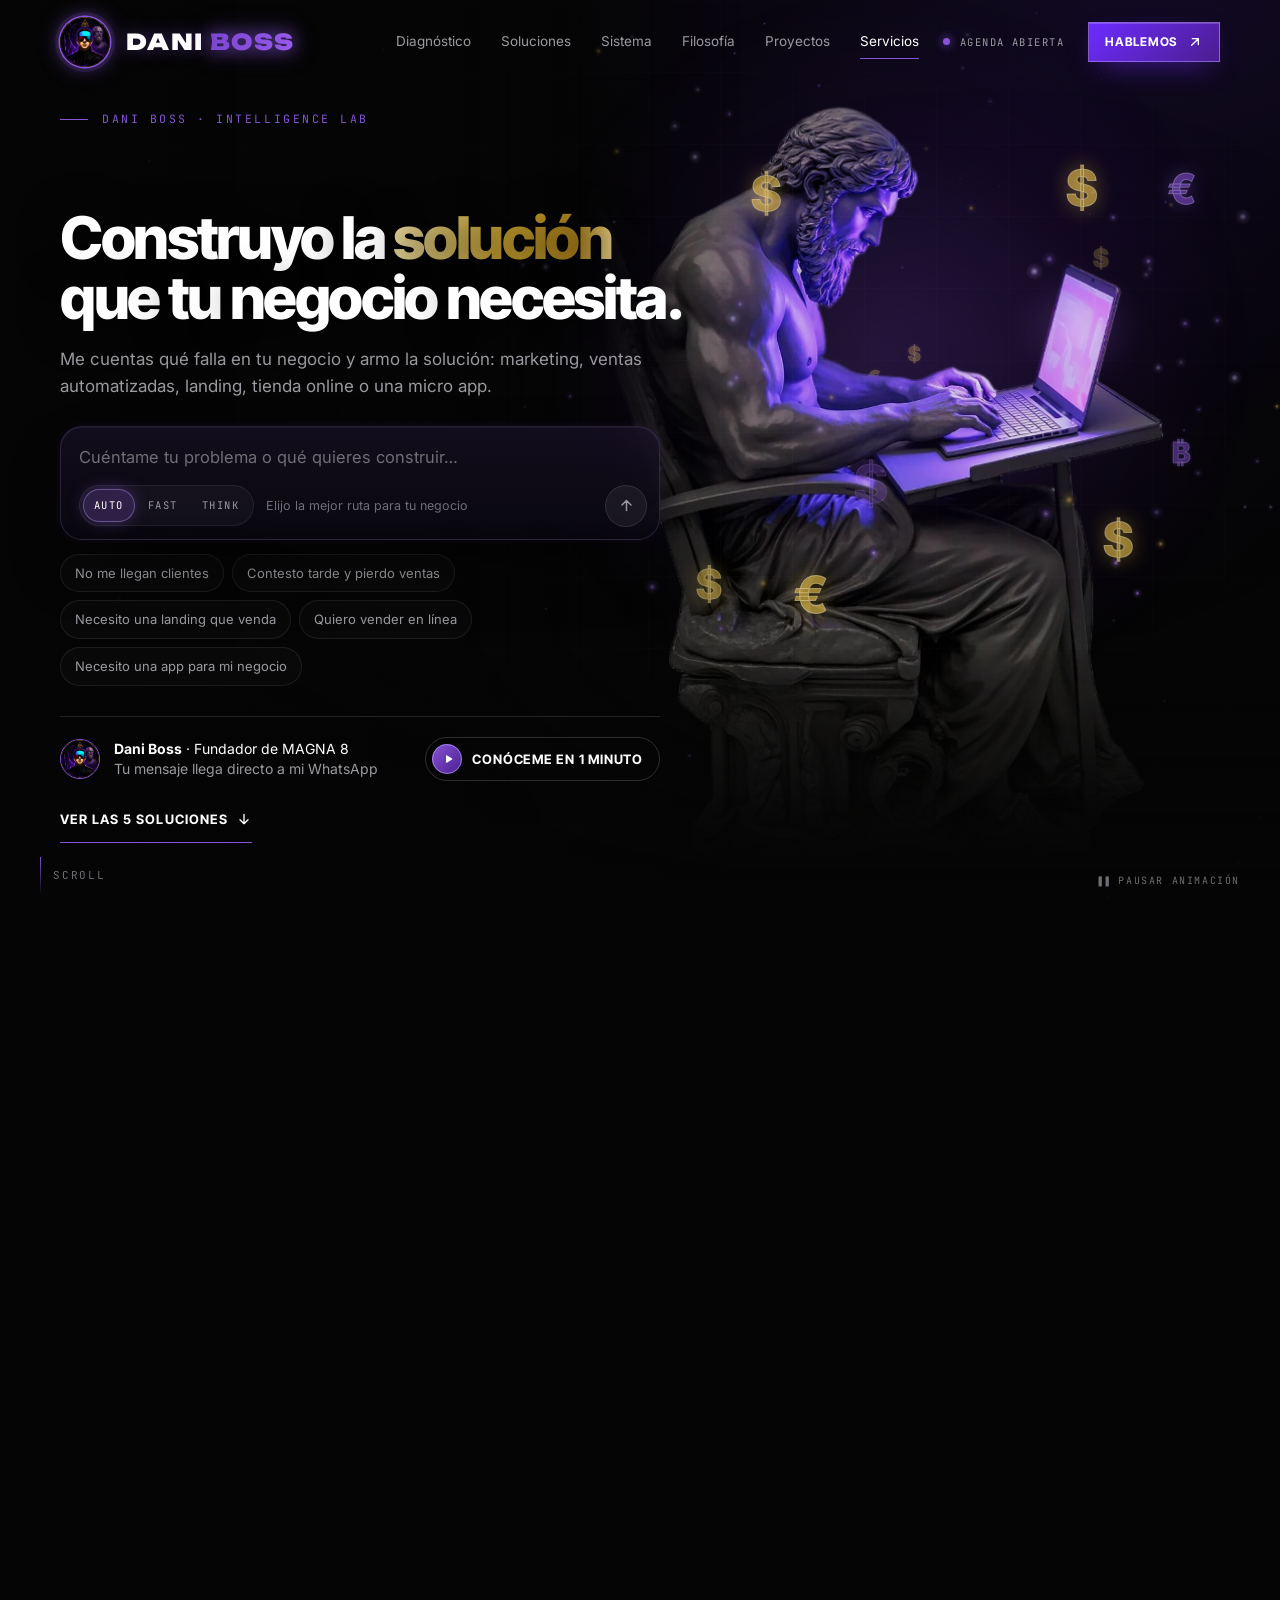
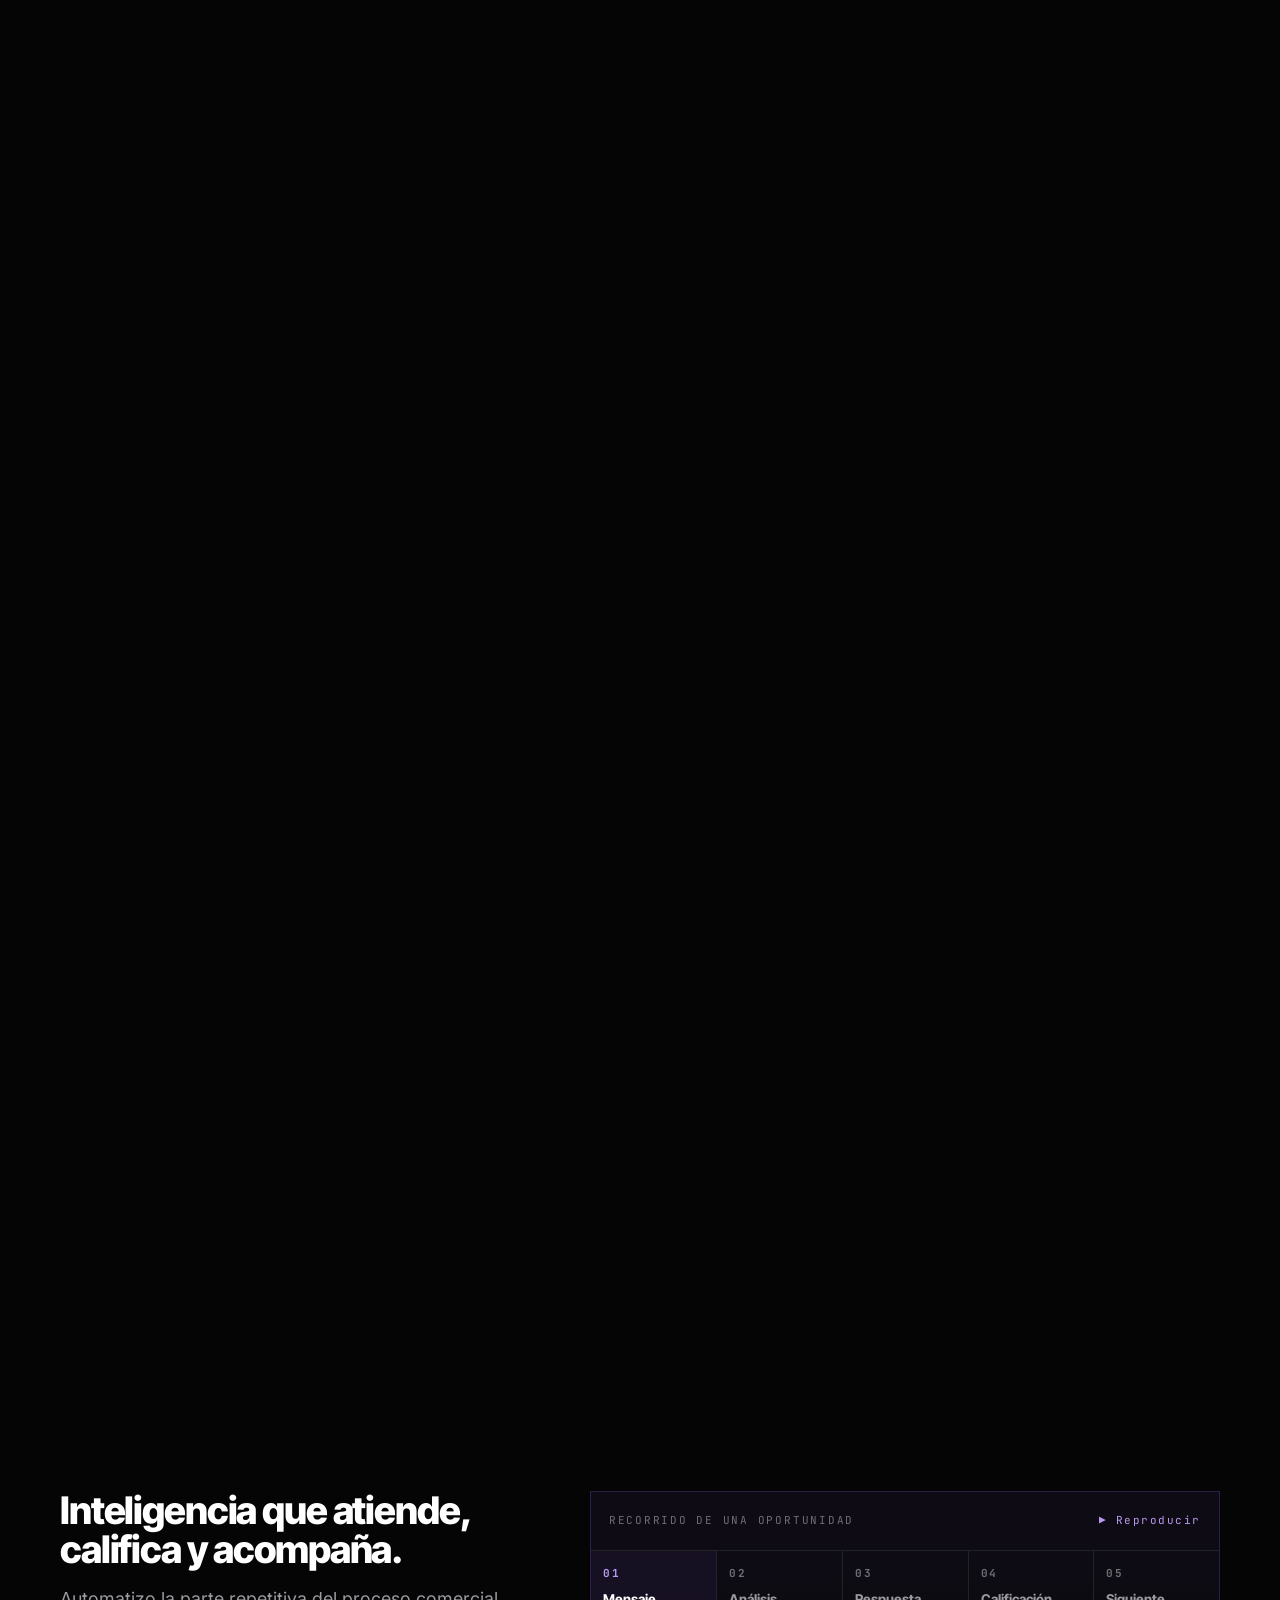
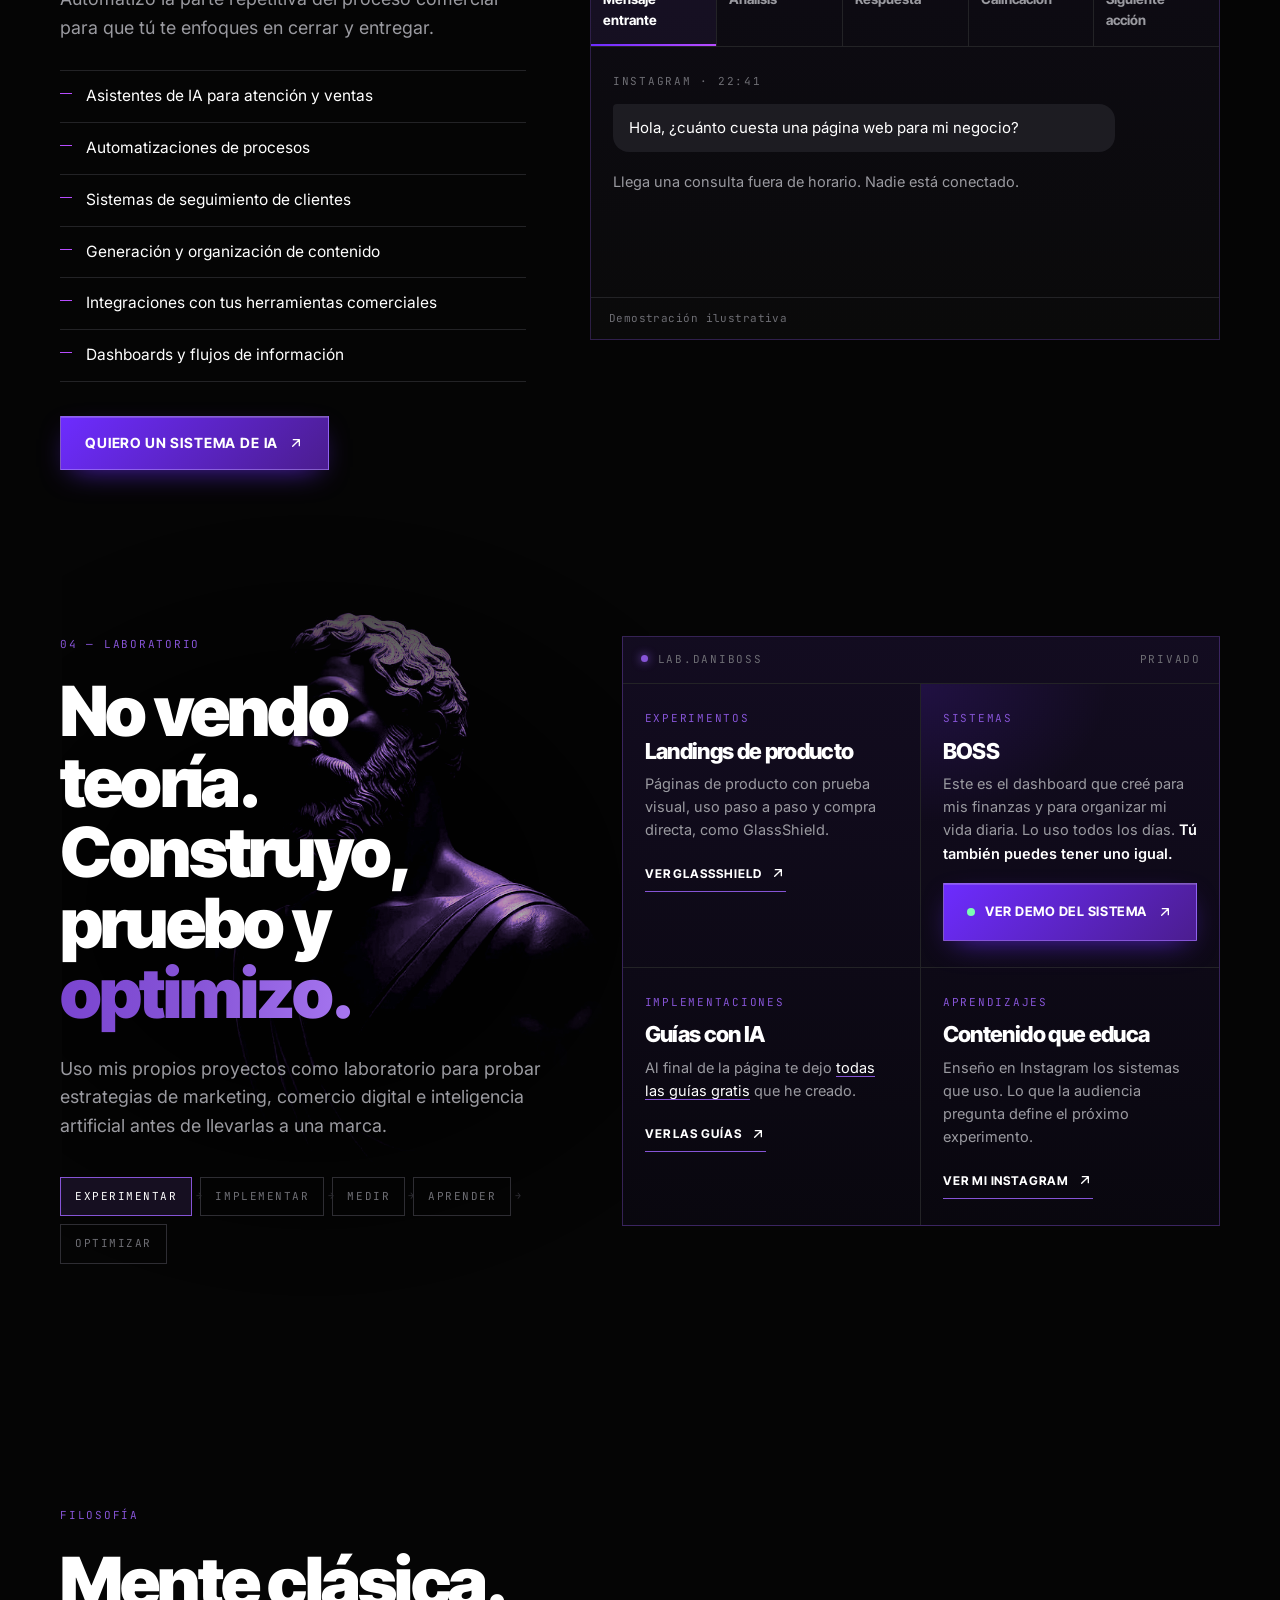
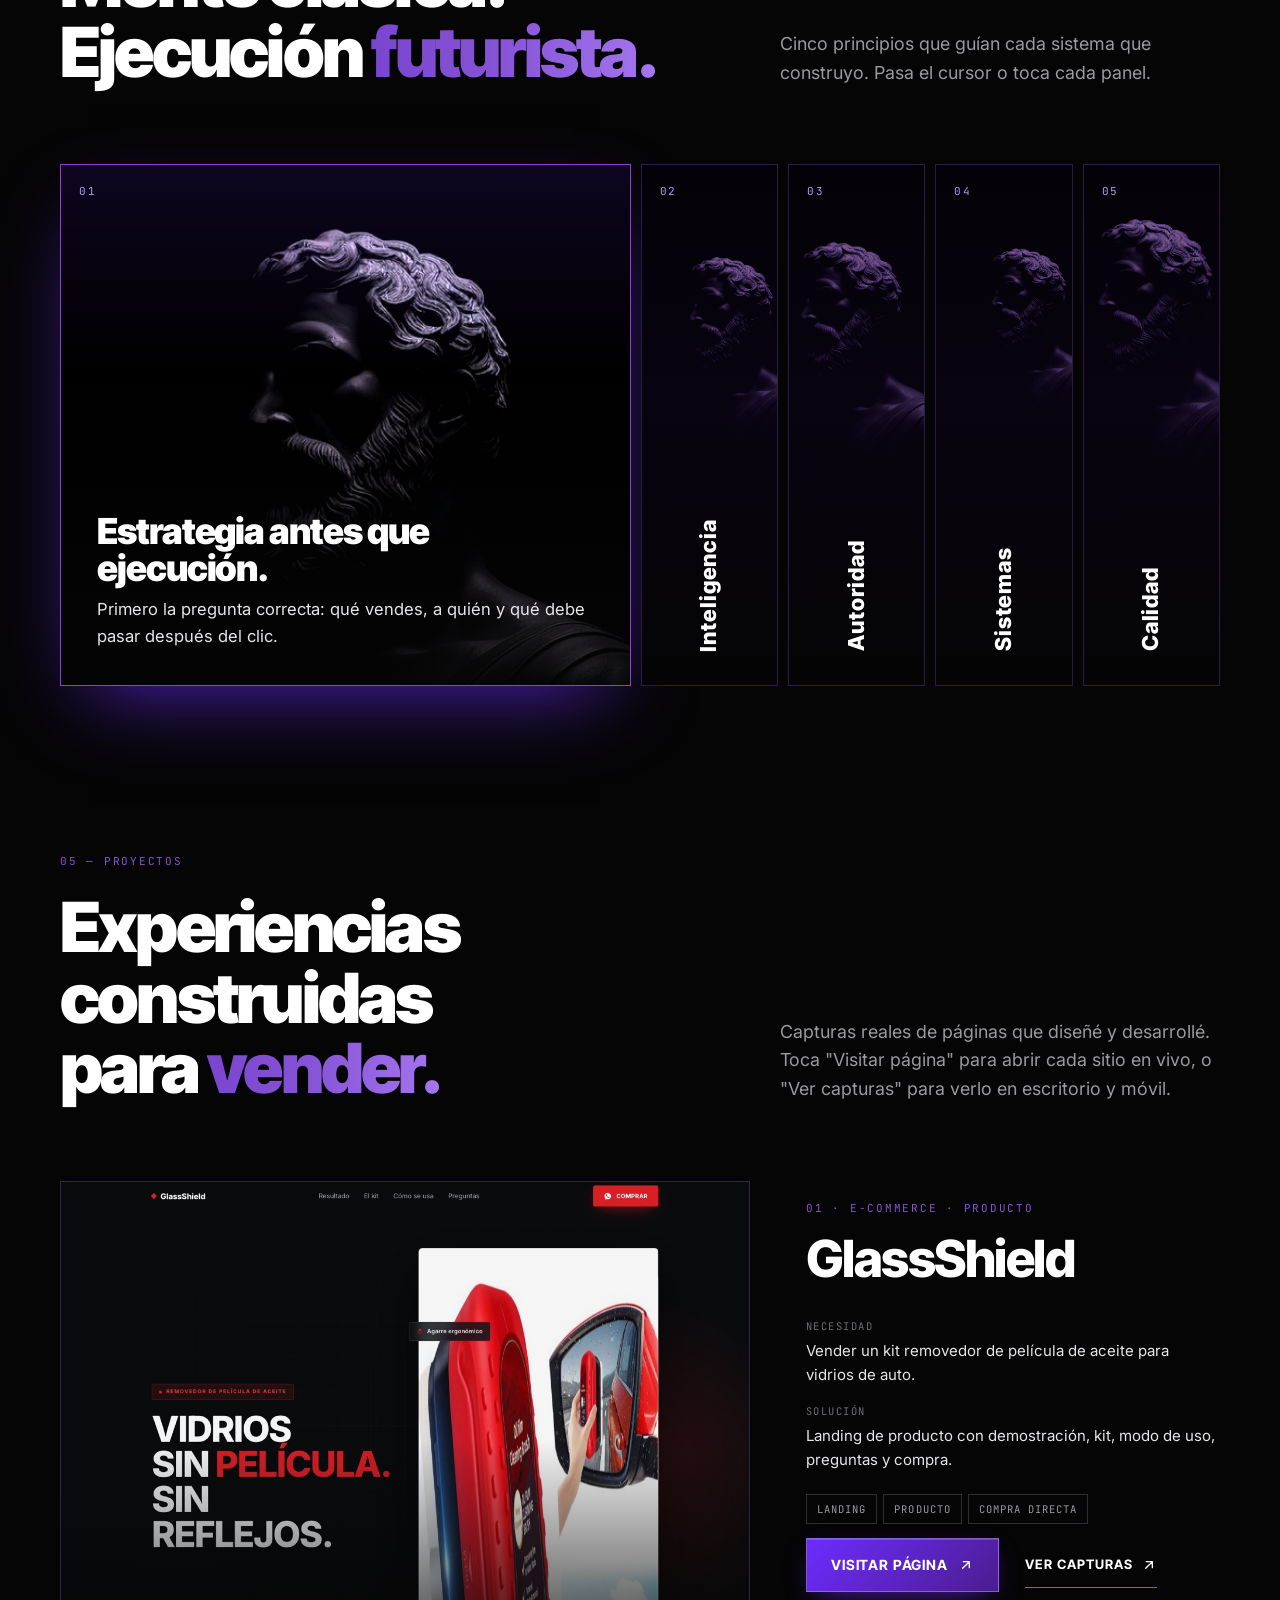
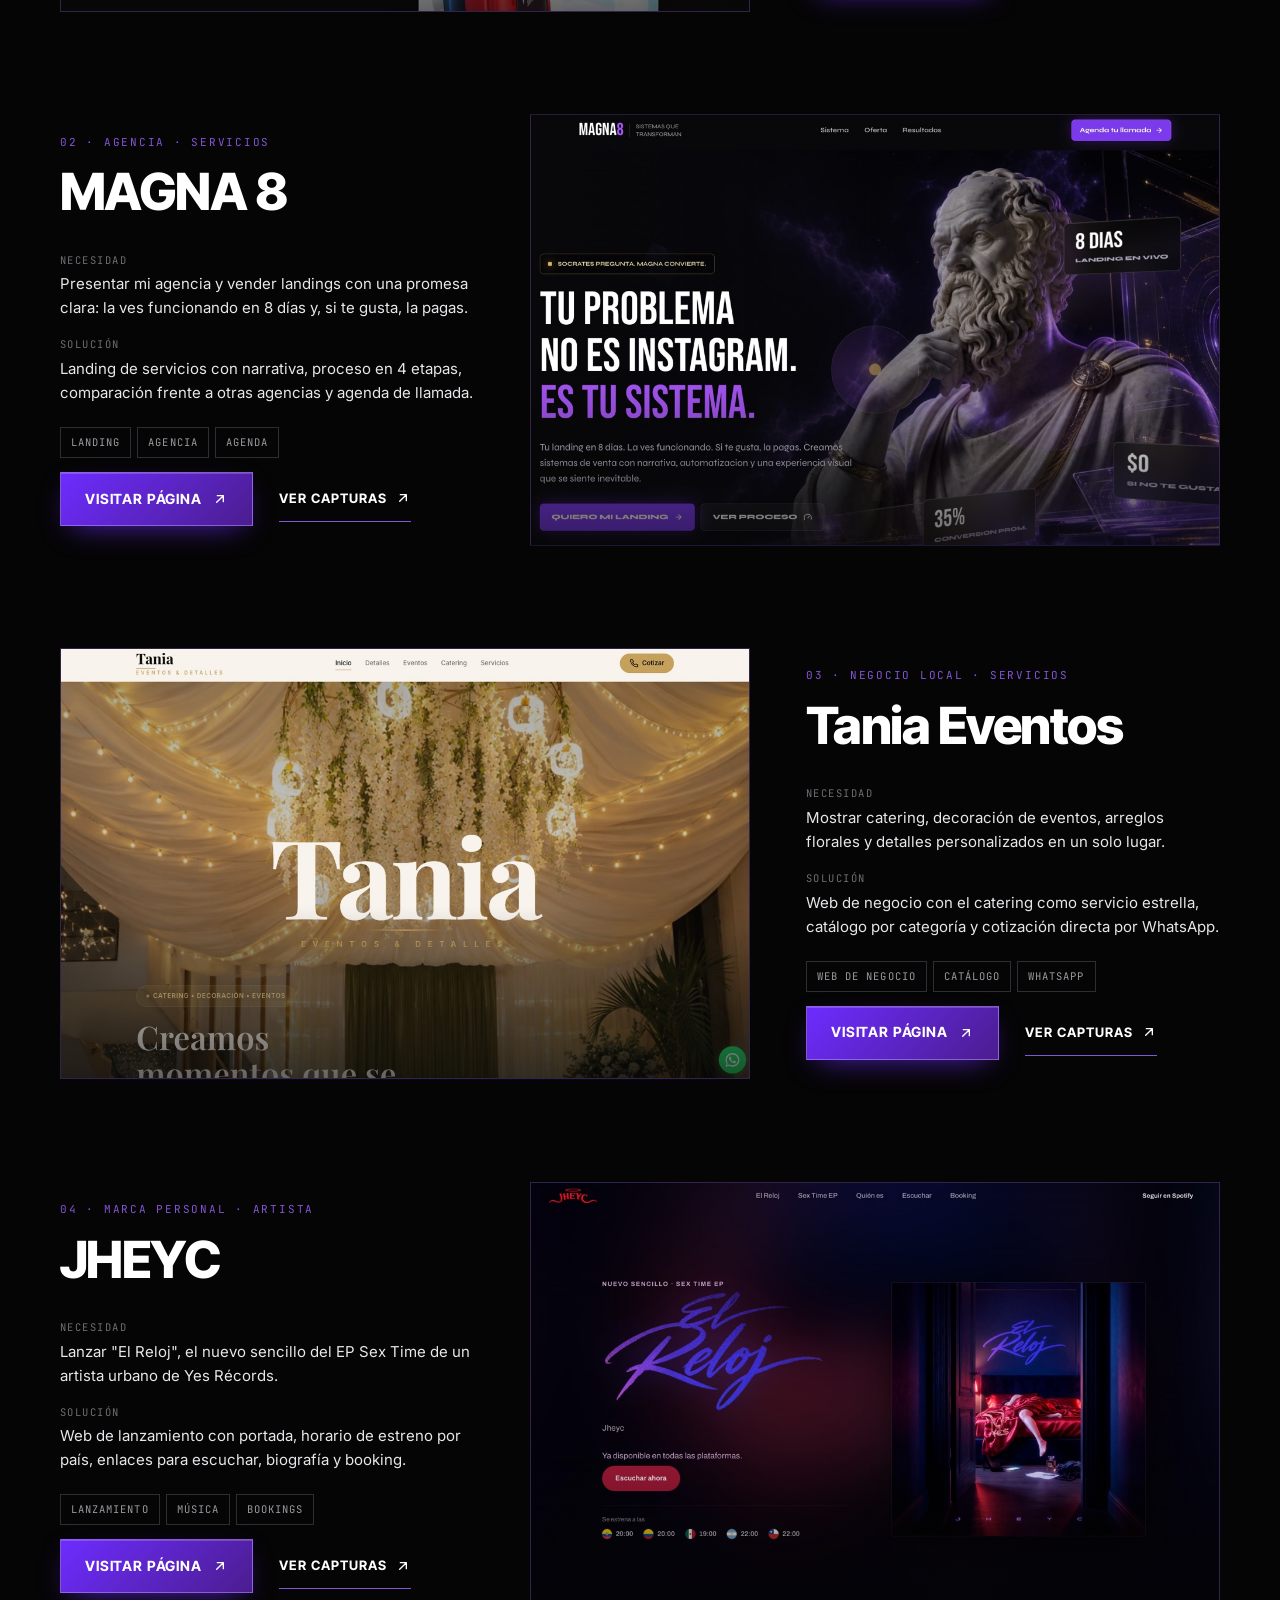
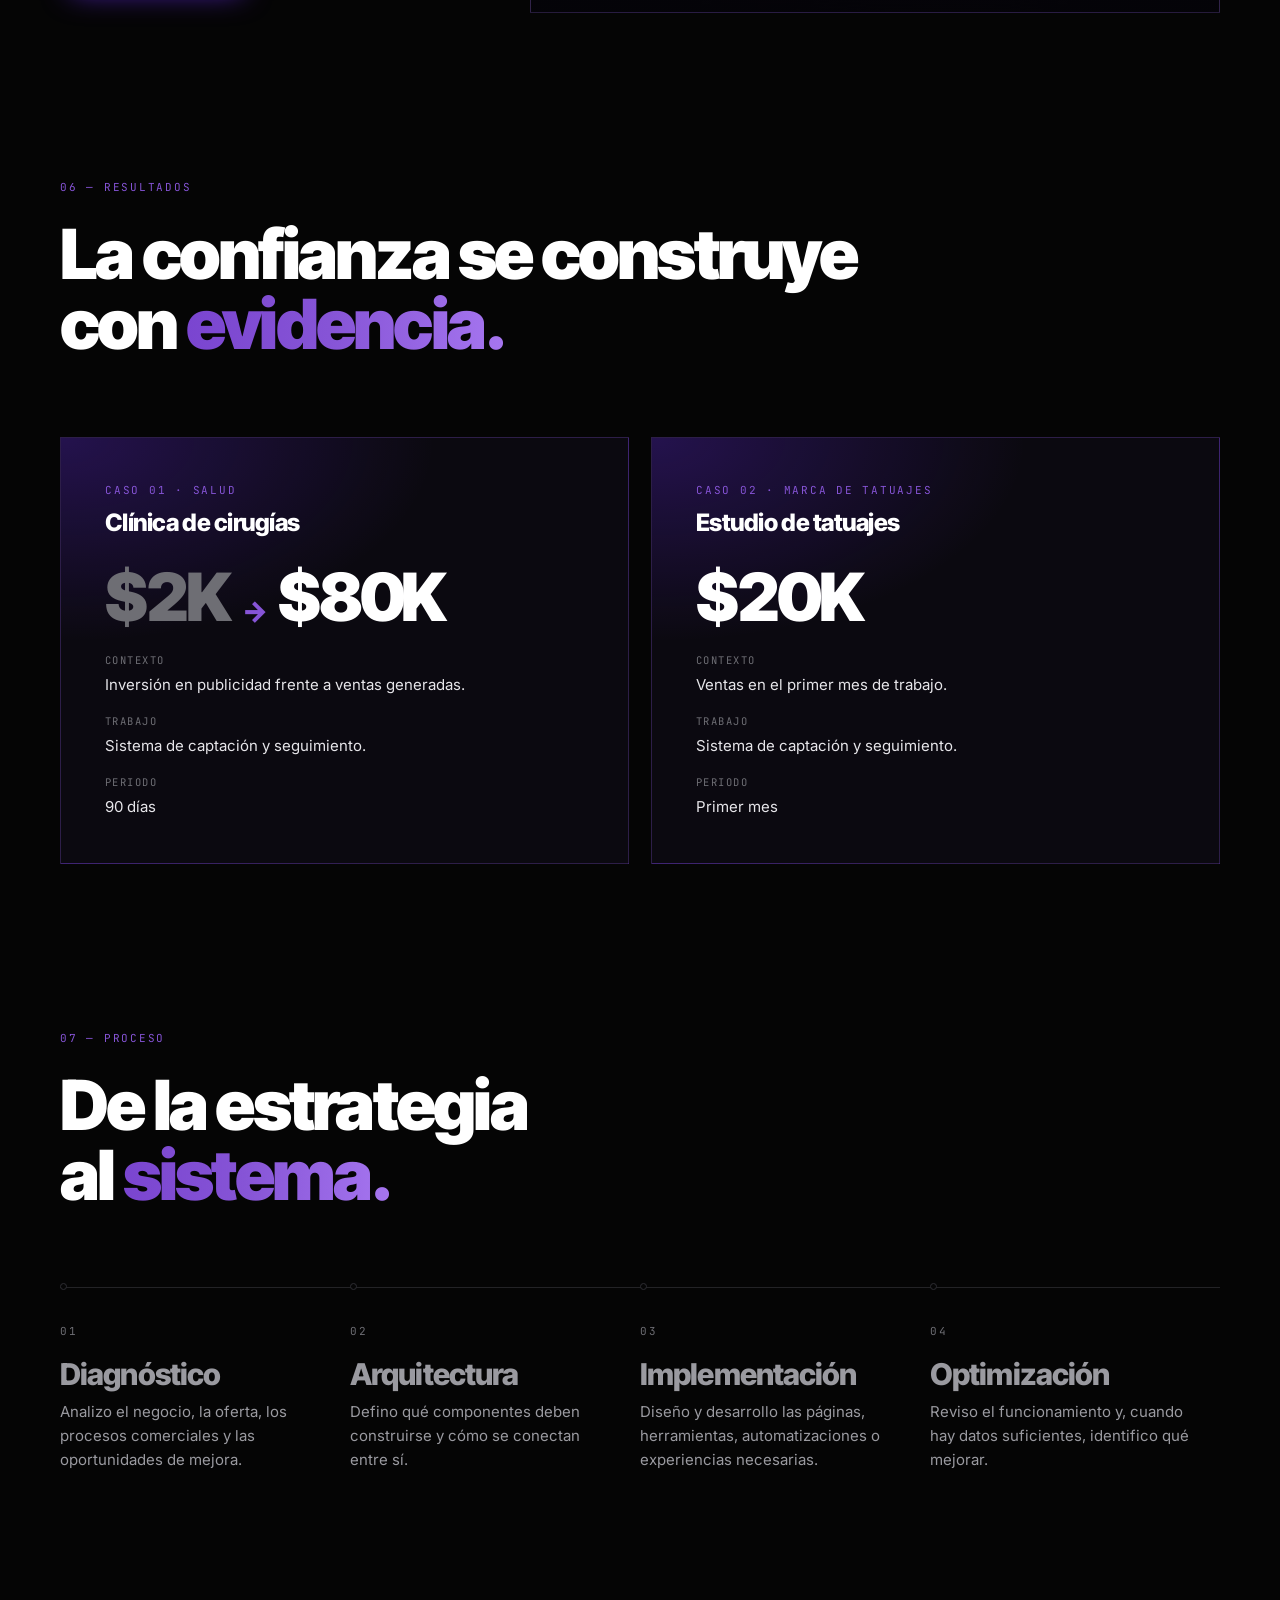
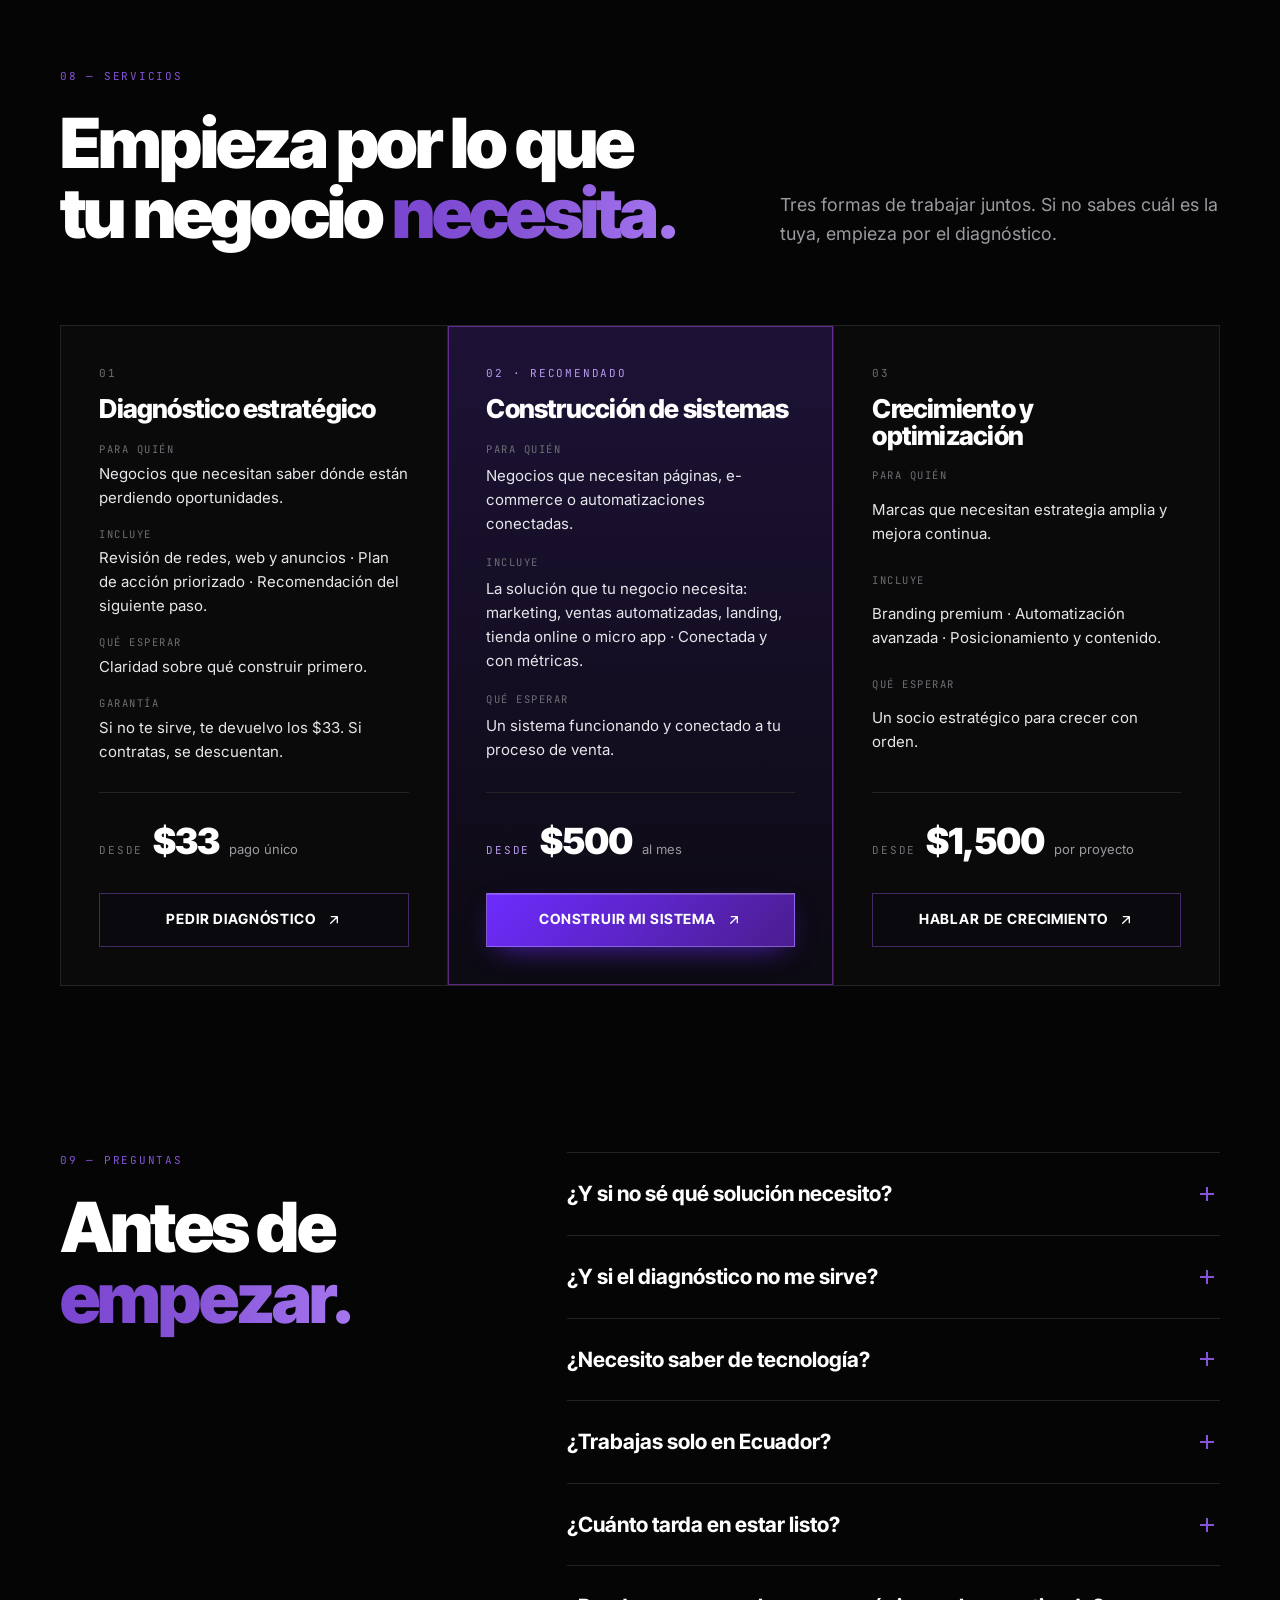
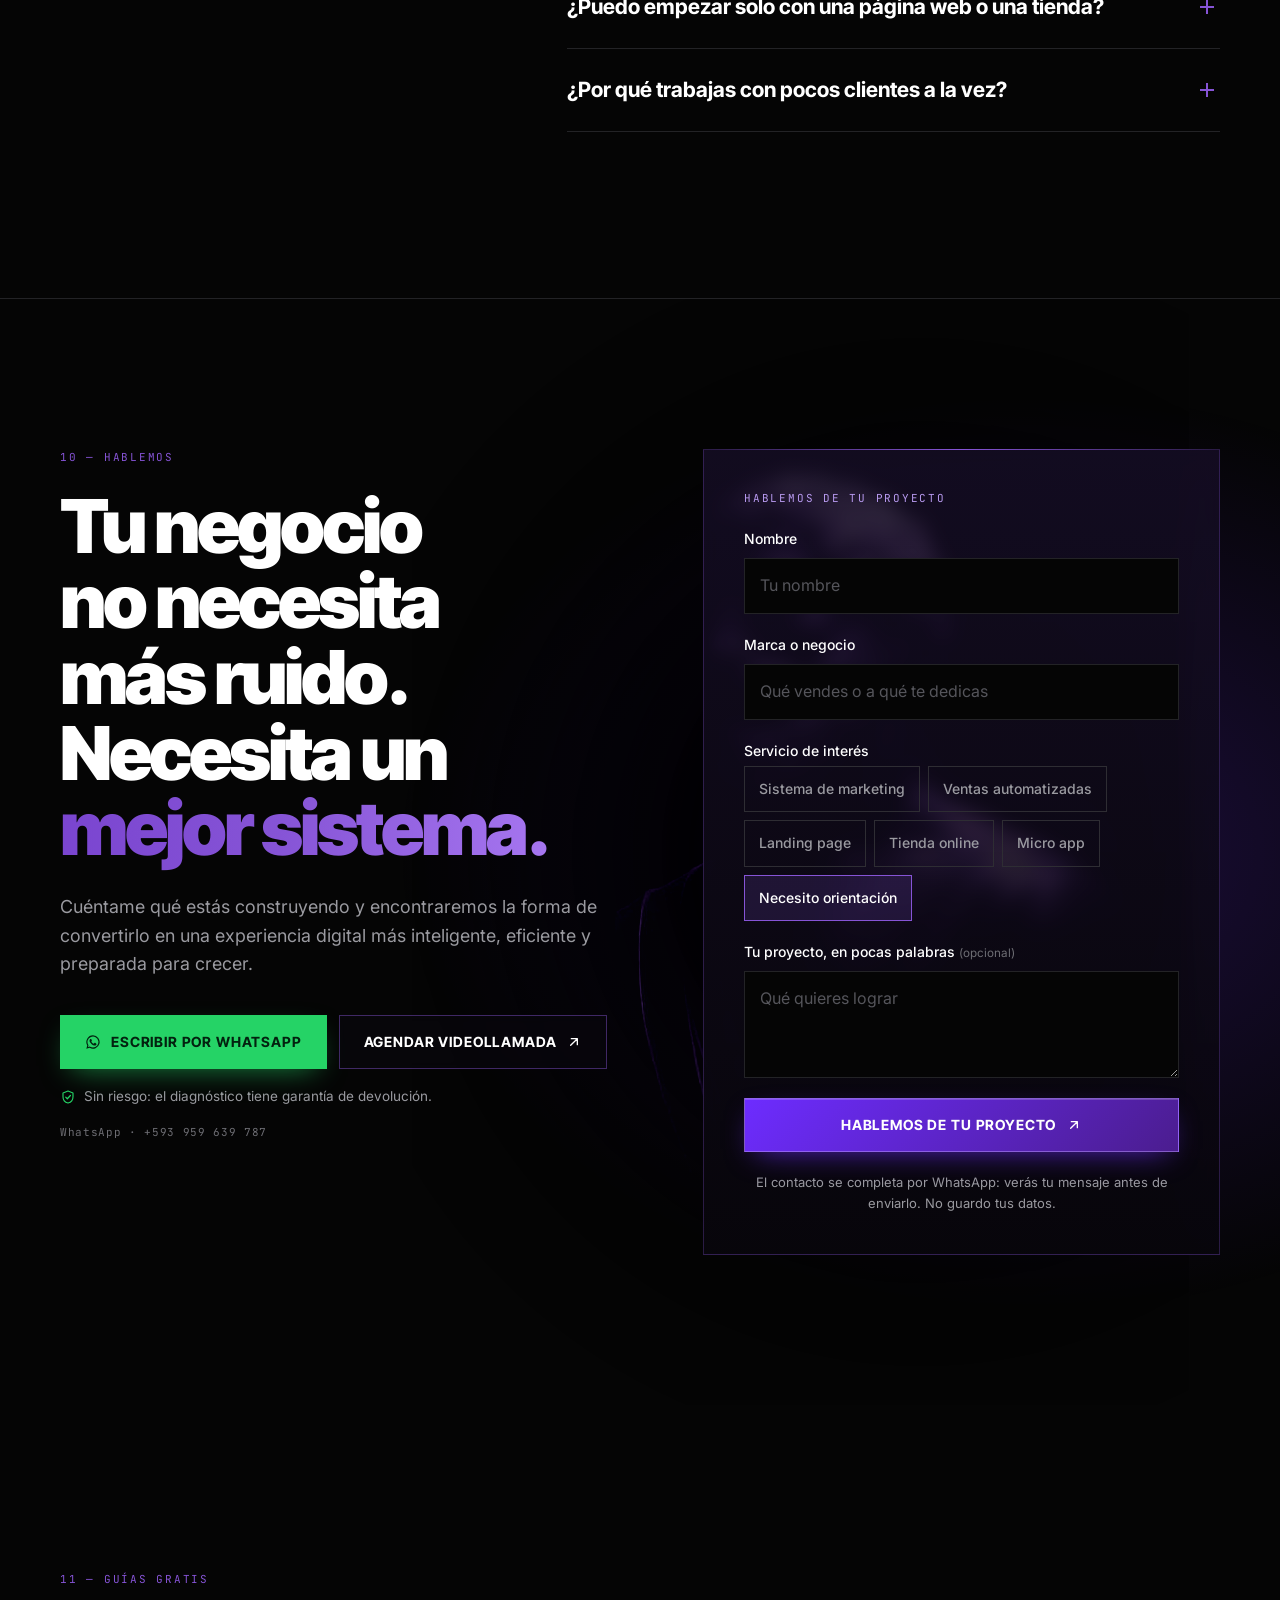
==== commit 02e3d419: "Diagnóstico $33 section under the video: money-back guarantee, credit toward the system, 5 founder s" ====
--- a/index.html
+++ b/index.html
@@ -42,6 +42,7 @@
   <symbol id="i-arrow" viewBox="0 0 24 24"><path d="M7 17 17 7M8 7h9v9" fill="none" stroke="currentColor" stroke-width="2" stroke-linecap="round" stroke-linejoin="round"/></symbol>
   <symbol id="i-play" viewBox="0 0 24 24"><path fill="currentColor" d="M8 5.5v13a1 1 0 0 0 1.5.86l10.6-6.5a1 1 0 0 0 0-1.72L9.5 4.64A1 1 0 0 0 8 5.5z"/></symbol>
   <symbol id="i-sound" viewBox="0 0 24 24"><path fill="currentColor" d="M4 9.5v5a1 1 0 0 0 1 1h3l4.4 3.6a.6.6 0 0 0 1-.46V5.36a.6.6 0 0 0-1-.46L8 8.5H5a1 1 0 0 0-1 1z"/><path d="M16.5 8.5a5 5 0 0 1 0 7M19 6a8.5 8.5 0 0 1 0 12" fill="none" stroke="currentColor" stroke-width="1.8" stroke-linecap="round"/></symbol>
+  <symbol id="i-shield" viewBox="0 0 24 24"><path d="M12 3 4.5 6v5.6c0 4.6 3.1 8.3 7.5 9.4 4.4-1.1 7.5-4.8 7.5-9.4V6L12 3z" fill="none" stroke="currentColor" stroke-width="1.7" stroke-linejoin="round"/><path d="m8.6 12.2 2.4 2.4 4.6-4.8" fill="none" stroke="currentColor" stroke-width="1.9" stroke-linecap="round" stroke-linejoin="round"/></symbol>
   <symbol id="i-down" viewBox="0 0 24 24"><path d="M12 5v14M6 13l6 6 6-6" fill="none" stroke="currentColor" stroke-width="2" stroke-linecap="round" stroke-linejoin="round"/></symbol>
 </svg>
 
@@ -63,7 +64,7 @@
   <div class="wrap top-in">
     <a class="brand" href="#main" aria-label="DANI BOSS, inicio"><span class="brand-mark" aria-hidden="true"></span><span>DANI <b>BOSS</b></span></a>
     <nav class="nav" aria-label="Principal">
-      <a href="#soluciones">Soluciones</a><a href="#sistema">Sistema</a><a href="#filosofia">Filosofía</a><a href="#proyectos">Proyectos</a><a href="#servicios">Servicios</a>
+      <a href="#diagnostico">Diagnóstico</a><a href="#soluciones">Soluciones</a><a href="#sistema">Sistema</a><a href="#filosofia">Filosofía</a><a href="#proyectos">Proyectos</a><a href="#servicios">Servicios</a>
     </nav>
     <span class="avail" aria-label="Agenda abierta"><i class="led"></i>Agenda abierta</span>
     <a class="btn btn-sm" href="#contacto">Hablemos <svg class="ic" aria-hidden="true"><use href="#i-arrow"/></svg></a>
@@ -167,6 +168,50 @@
   </div>
 </section>
 
+<!-- ============ DIAGNÓSTICO $33 ============ -->
+<section class="sec sec-dx" id="diagnostico" aria-labelledby="dx-t">
+  <div class="wrap">
+    <div class="dx">
+      <div class="dx-main">
+        <p class="idx mono rv">Cómo empezamos</p>
+        <h2 id="dx-t" class="h2 rv d1">Diagnóstico de <em>$33.</em><br>Si no te sirve, no pierdes nada.</h2>
+        <ol class="dx-list rv d2">
+          <li><span class="mono">30 min</span><p>Llamada conmigo por Meet o WhatsApp.</p></li>
+          <li><span class="mono">Reviso</span><p>Tu Instagram, WhatsApp, web y anuncios.</p></li>
+          <li><span class="mono">48 h</span><p>Te mando un plan escrito: qué te está fallando, qué construir primero, precio y tiempo.</p></li>
+        </ol>
+        <div class="dx-ctas rv d3">
+          <a class="btn btn-wa" data-wa="diagnostico" href="#" target="_blank" rel="noopener noreferrer"><svg class="ic" aria-hidden="true"><use href="#i-wa"/></svg>Quiero mi diagnóstico</a>
+          <p class="dx-fine"><svg class="ic" aria-hidden="true"><use href="#i-shield"/></svg>Pagas los $33 al agendar. Si no te sirve, te los devuelvo.</p>
+        </div>
+      </div>
+      <div class="dx-side">
+        <article class="dx-card dx-card-hi rv d1">
+          <span class="dx-seal" aria-hidden="true"><svg><use href="#i-shield"/></svg></span>
+          <p class="mono mono-hi">Garantía total</p>
+          <h3>Si no te sirvió, te devuelvo los $33.</h3>
+          <p>Recibes tu plan escrito y, si sientes que no te ayudé, me escribes en los siguientes 7 días y te devuelvo el dinero ese mismo día. Sin preguntas.</p>
+        </article>
+        <article class="dx-card rv d2">
+          <p class="mono">Abonable</p>
+          <h3>Si contratas, se descuenta.</h3>
+          <p>Si decides construir tu sistema conmigo en los 7 días siguientes, los $33 se restan del precio.</p>
+        </article>
+        <article class="dx-card dx-founders rv d3" id="dxFounders" hidden>
+          <p class="mono"><i class="led"></i>Cupos fundadores</p>
+          <h3>Los primeros <span data-founders-total>5</span> pagan después.</h3>
+          <p>Recibes tu plan y pagas los $33 solo si te sirvió. A cambio, me cuentas tu experiencia en un testimonio.</p>
+          <div class="dx-dots" id="dxDots" aria-hidden="true"></div>
+          <div class="dx-founders-foot">
+            <p class="mono" id="dxLeft">Quedan 5 de 5</p>
+            <a class="link-btn" data-wa="fundador" href="#" target="_blank" rel="noopener noreferrer">Quiero un cupo <svg class="ic" aria-hidden="true"><use href="#i-arrow"/></svg></a>
+          </div>
+        </article>
+      </div>
+    </div>
+  </div>
+</section>
+
 <!-- ============ SOLUCIONES ============ -->
 <section class="sec sec-sol" id="soluciones" aria-labelledby="so-t">
   <div class="wrap">
@@ -226,7 +271,7 @@
         </div>
       </div>
     </div>
-    <p class="sol-help rv">¿No sabes cuál es la tuya? <a href="#servicios">Empieza con el diagnóstico de $33</a> y te digo qué construir primero.</p>
+    <p class="sol-help rv">¿No sabes cuál es la tuya? <a href="#diagnostico">Empieza con el diagnóstico de $33</a> y te digo qué construir primero.</p>
   </div>
 </section>
 
@@ -526,9 +571,9 @@
     <div class="plans">
       <article class="plan rv">
         <p class="mono">01</p><h3>Diagnóstico estratégico</h3>
-        <dl><dt>Para quién</dt><dd>Negocios que necesitan saber dónde están perdiendo oportunidades.</dd><dt>Incluye</dt><dd>Revisión de redes, web y anuncios · Plan de acción priorizado · Recomendación del siguiente paso.</dd><dt>Qué esperar</dt><dd>Claridad sobre qué construir primero.</dd></dl>
+        <dl><dt>Para quién</dt><dd>Negocios que necesitan saber dónde están perdiendo oportunidades.</dd><dt>Incluye</dt><dd>Revisión de redes, web y anuncios · Plan de acción priorizado · Recomendación del siguiente paso.</dd><dt>Qué esperar</dt><dd>Claridad sobre qué construir primero.</dd><dt>Garantía</dt><dd>Si no te sirve, te devuelvo los $33. Si contratas, se descuentan.</dd></dl>
         <p class="price"><span class="mono">Desde</span><b data-price="diagnostico">$33</b><small data-price-note="diagnostico">pago único</small></p>
-        <a class="btn btn-ghost" href="#contacto" data-service="Estrategia integral">Pedir diagnóstico <svg class="ic" aria-hidden="true"><use href="#i-arrow"/></svg></a>
+        <a class="btn btn-ghost" href="#diagnostico">Pedir diagnóstico <svg class="ic" aria-hidden="true"><use href="#i-arrow"/></svg></a>
       </article>
       <article class="plan plan-hi rv d1">
         <p class="mono">02 · Recomendado</p><h3>Construcción de sistemas</h3>
@@ -552,6 +597,7 @@
     <div><p class="idx mono rv">09 — Preguntas</p><h2 id="fq-t" class="h2 rv d1">Antes de <em>empezar.</em></h2></div>
     <div class="faq rv">
       <details><summary>¿Y si no sé qué solución necesito?</summary><div><p>Es lo más normal. Para eso está el diagnóstico de $33: reviso tu negocio, encuentro dónde se te van los clientes y te digo qué construir primero. Sin venderte cosas que no necesitas.</p></div></details>
+      <details><summary>¿Y si el diagnóstico no me sirve?</summary><div><p>Te devuelvo los $33. Recibes tu plan escrito y, si sientes que no te ayudé, me escribes en los siguientes 7 días y te devuelvo el dinero ese mismo día, sin preguntas. Y si decides construir tu sistema conmigo, los $33 se descuentan.</p></div></details>
       <details><summary>¿Necesito saber de tecnología?</summary><div><p>No. Yo construyo y conecto todo. Recibes el sistema funcionando y te enseño a usarlo.</p></div></details>
       <details><summary>¿Trabajas solo en Ecuador?</summary><div><p>Trabajo con marcas de Ecuador y Latinoamérica. Todo se maneja online, por WhatsApp y videollamada.</p></div></details>
       <details><summary>¿Cuánto tarda en estar listo?</summary><div><p>Depende del sistema. Una landing o un asistente básico puede estar en días; un sistema completo, en pocas semanas. En el diagnóstico te doy fechas concretas.</p></div></details>
@@ -574,6 +620,7 @@
         <a class="btn btn-wa" data-wa="closing" href="#" target="_blank" rel="noopener noreferrer"><svg class="ic" aria-hidden="true"><use href="#i-wa"/></svg>Escribir por WhatsApp</a>
         <a class="btn btn-ghost" data-calendly href="#" target="_blank" rel="noopener noreferrer">Agendar videollamada <svg class="ic" aria-hidden="true"><use href="#i-arrow"/></svg></a>
       </div>
+      <p class="dx-fine close-fine rv d3"><svg class="ic" aria-hidden="true"><use href="#i-shield"/></svg>Sin riesgo: el diagnóstico tiene garantía de devolución.</p>
       <p class="mono num" data-wa-display>+593 959 639 787</p>
     </div>
 
--- a/assets/css/site.css
+++ b/assets/css/site.css
@@ -841,3 +841,34 @@
 .vd-cue-i::after{content:"";position:absolute;inset:0;border-radius:50%;border:1px solid rgba(184,154,240,.7);animation:vdRing 2.6s var(--ease) infinite}
 .vd-cue-i .ic{width:12px;height:12px;margin-left:2px}
 @media(prefers-reduced-motion:reduce){.vd-stage::before,.vd-btn::before,.vd-btn::after,.vd-cue-i::after{animation:none}.vd-frame.mini{animation:none}}
+
+/* ============ v3.3 — Diagnóstico $33 (garantía + cupos fundadores) ============ */
+.dx{display:grid;gap:40px;align-items:start}
+@media(min-width:1000px){.dx{grid-template-columns:1.05fr .95fr;gap:72px}}
+.dx-list{list-style:none;margin-top:36px;border-top:1px solid var(--ln)}
+.dx-list li{display:grid;grid-template-columns:92px 1fr;gap:16px;align-items:baseline;padding:18px 0;border-bottom:1px solid var(--ln)}
+.dx-list .mono{color:var(--pll)}
+.dx-list p{color:var(--w2);font-size:16px}
+@media(max-width:600px){.dx-list li{grid-template-columns:72px 1fr;gap:12px}.dx-list p{font-size:15px}}
+.dx-ctas{display:flex;flex-wrap:wrap;align-items:center;gap:14px 22px;margin-top:32px}
+@media(max-width:600px){.dx-ctas .btn{width:100%}}
+.dx-fine{display:flex;align-items:center;gap:8px;font-size:13.5px;color:var(--g);line-height:1.4}
+.dx-fine .ic{color:var(--wa)}
+.close-fine{margin-top:18px}
+.dx-side{display:grid;gap:14px}
+.dx-card{position:relative;padding:clamp(22px,2.6vw,30px);background:var(--k1);border:1px solid var(--ln);overflow:hidden}
+.dx-card h3{font-size:clamp(21px,2vw,25px);margin:12px 0 8px}
+.dx-card>p:not(.mono){color:var(--g);font-size:15px;max-width:34em}
+.dx-card-hi{background:linear-gradient(160deg,#171026,#0b0a0e 70%);border-color:rgba(134,84,214,.45)}
+.dx-card-hi h3{padding-right:64px}
+.dx-seal{position:absolute;top:18px;right:18px;width:56px;height:56px;border-radius:50%;display:grid;place-items:center;color:#fff;background:radial-gradient(circle at 35% 30%,#9b6ce6,#4B1D8F 70%);box-shadow:0 0 0 1px rgba(184,154,240,.5),0 0 28px -4px rgba(134,84,214,.8)}
+.dx-seal::after{content:"";position:absolute;inset:-6px;border-radius:50%;border:1px dashed rgba(184,154,240,.45);animation:dxSpin 18s linear infinite}
+.dx-seal svg{width:26px;height:26px}
+@keyframes dxSpin{to{transform:rotate(360deg)}}
+.dx-founders{border-style:dashed;border-color:var(--ln2)}
+.dx-dots{display:flex;gap:8px;margin-top:18px}
+.dx-dots i{flex:1;height:6px;border-radius:3px;background:linear-gradient(90deg,var(--pl),var(--pll));box-shadow:0 0 10px -2px rgba(134,84,214,.8)}
+.dx-dots i.off{background:var(--ln2);box-shadow:none}
+.dx-founders-foot{display:flex;align-items:center;justify-content:space-between;gap:12px;margin-top:14px}
+.dx-founders-foot .mono{color:var(--w2)}
+@media(prefers-reduced-motion:reduce){.dx-seal::after{animation:none}}
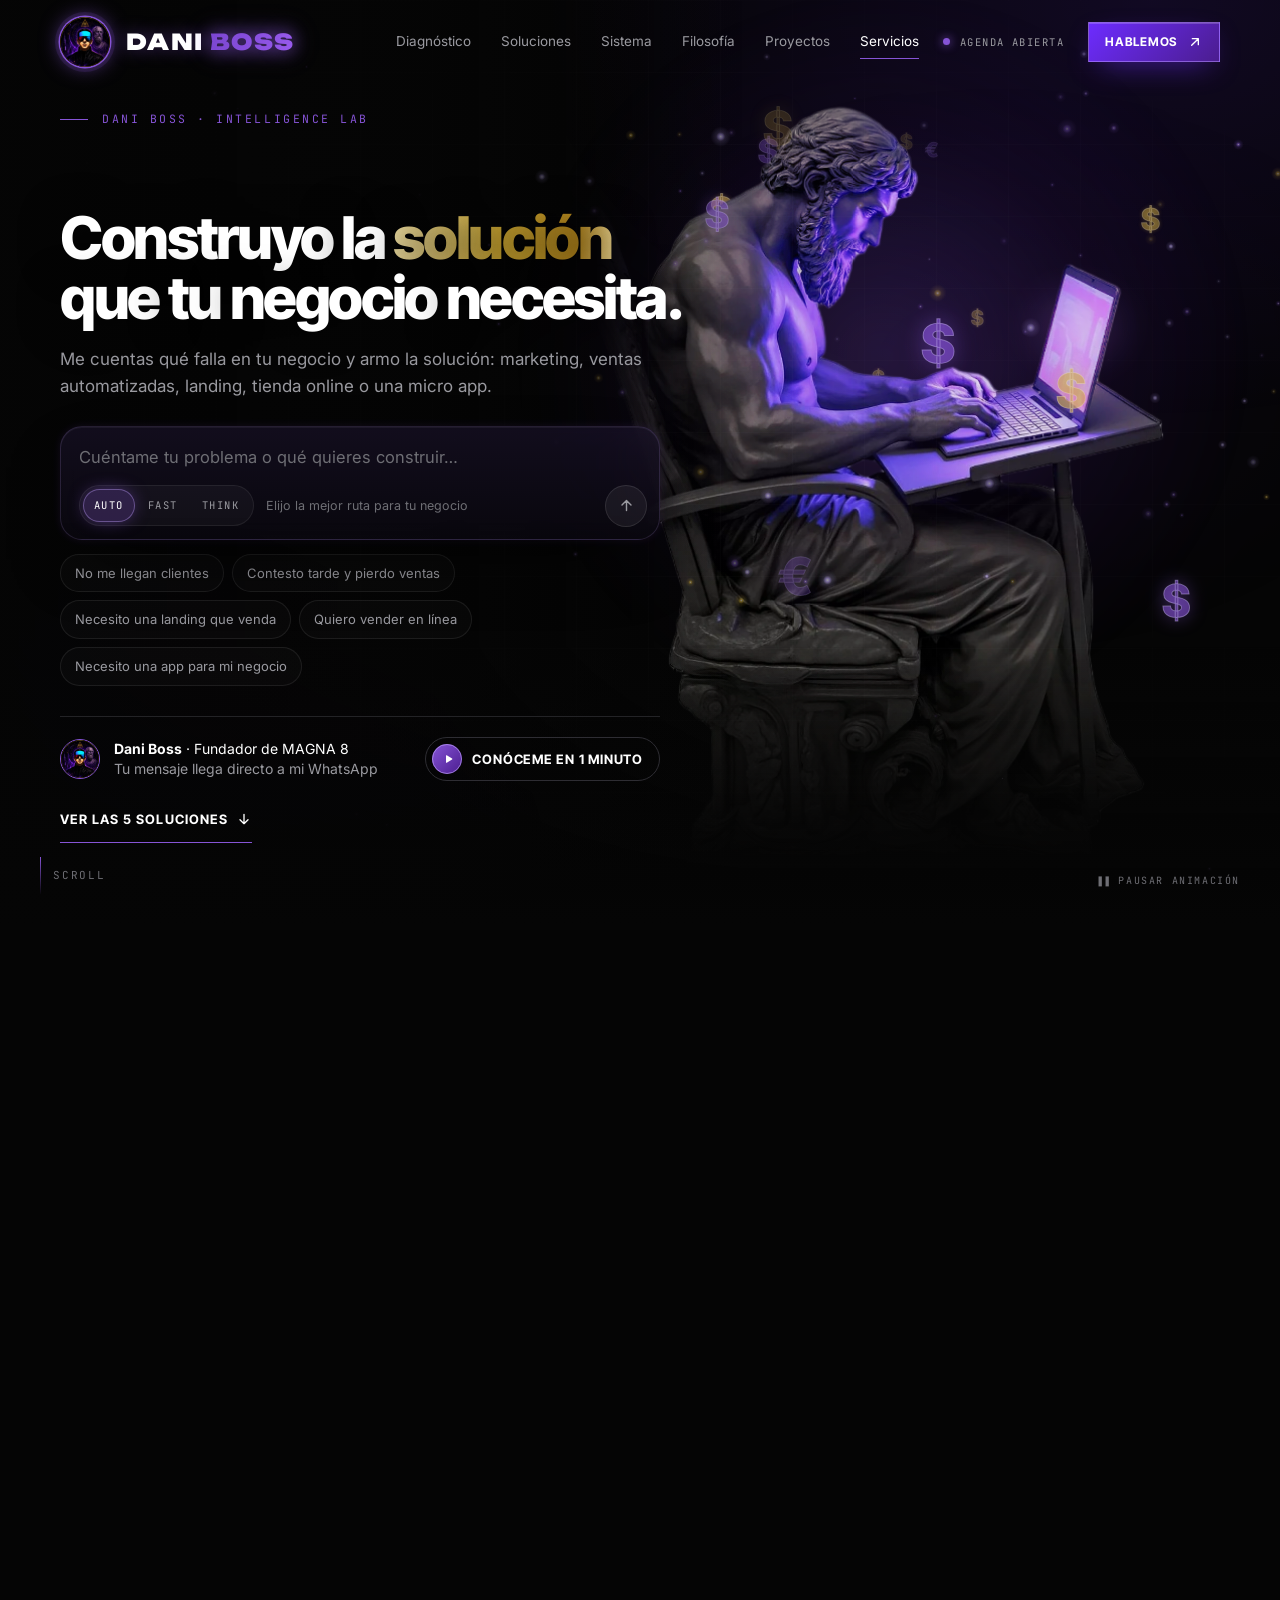
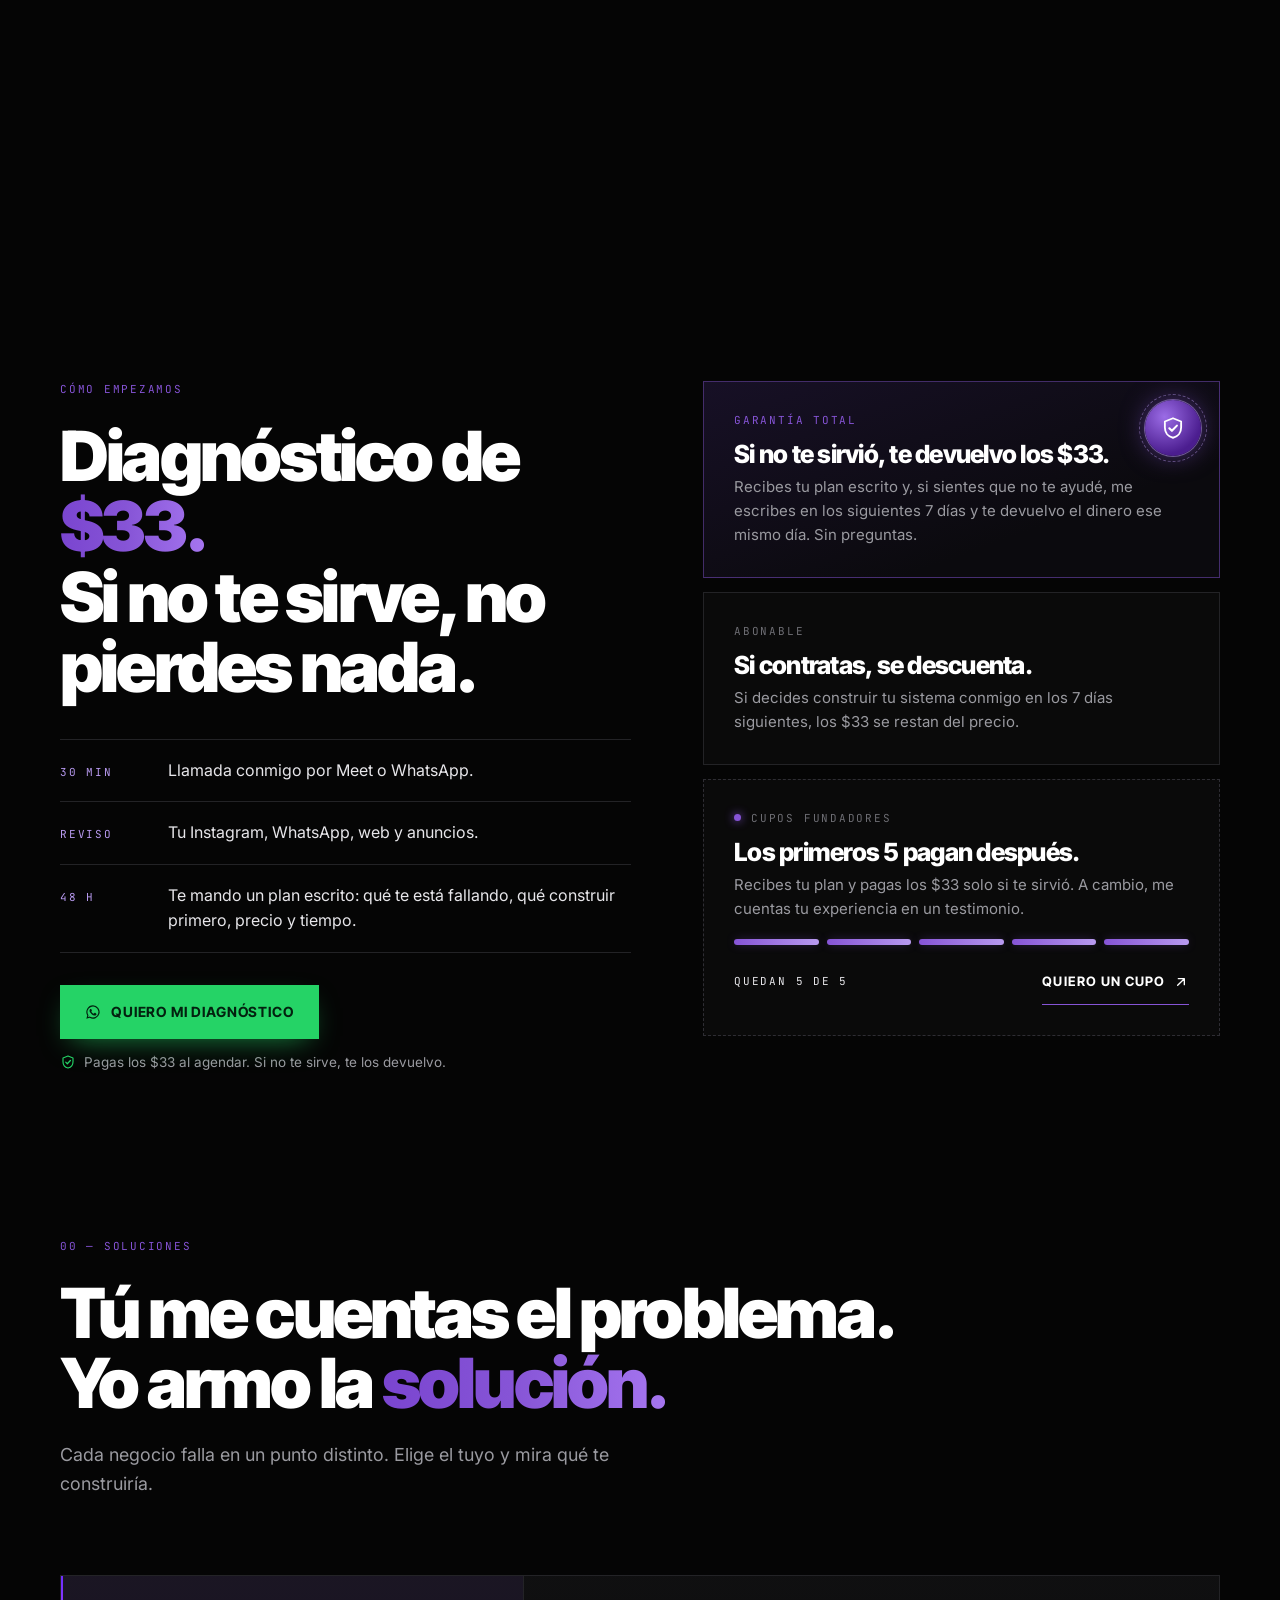
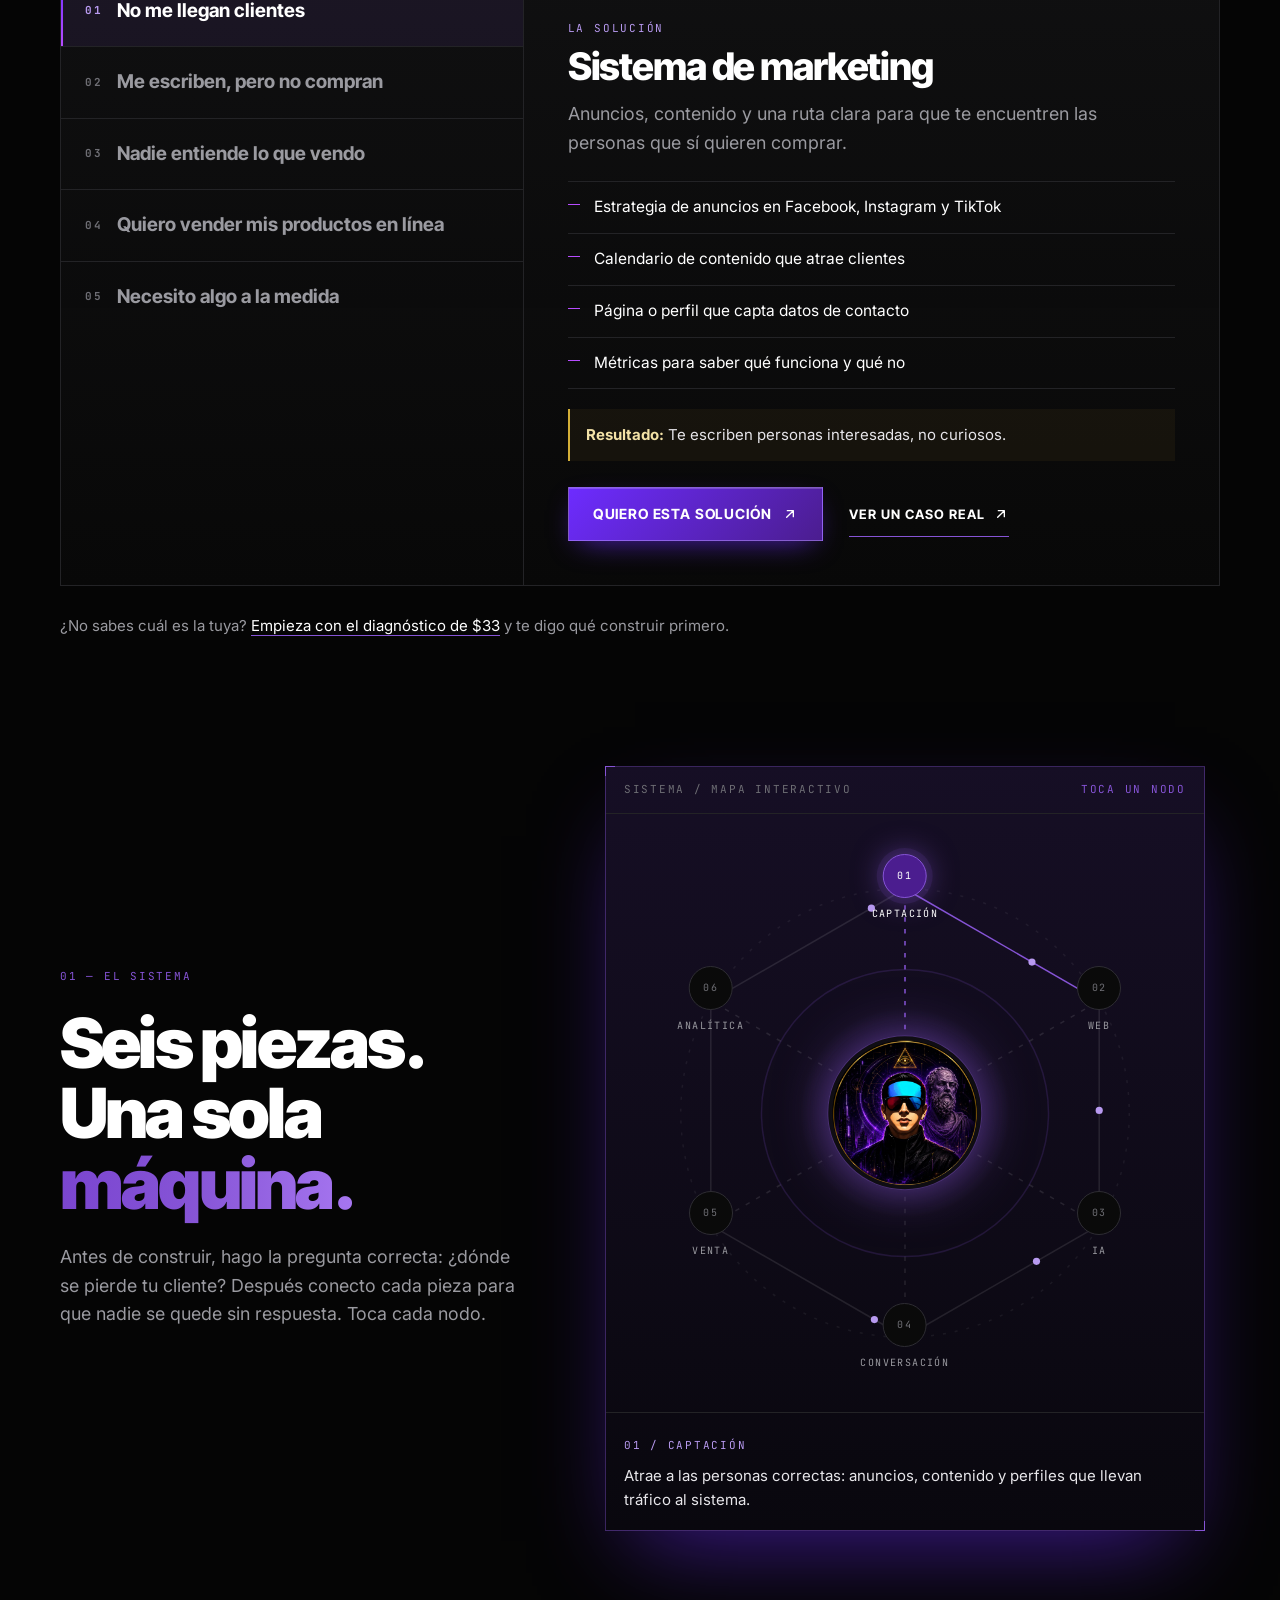
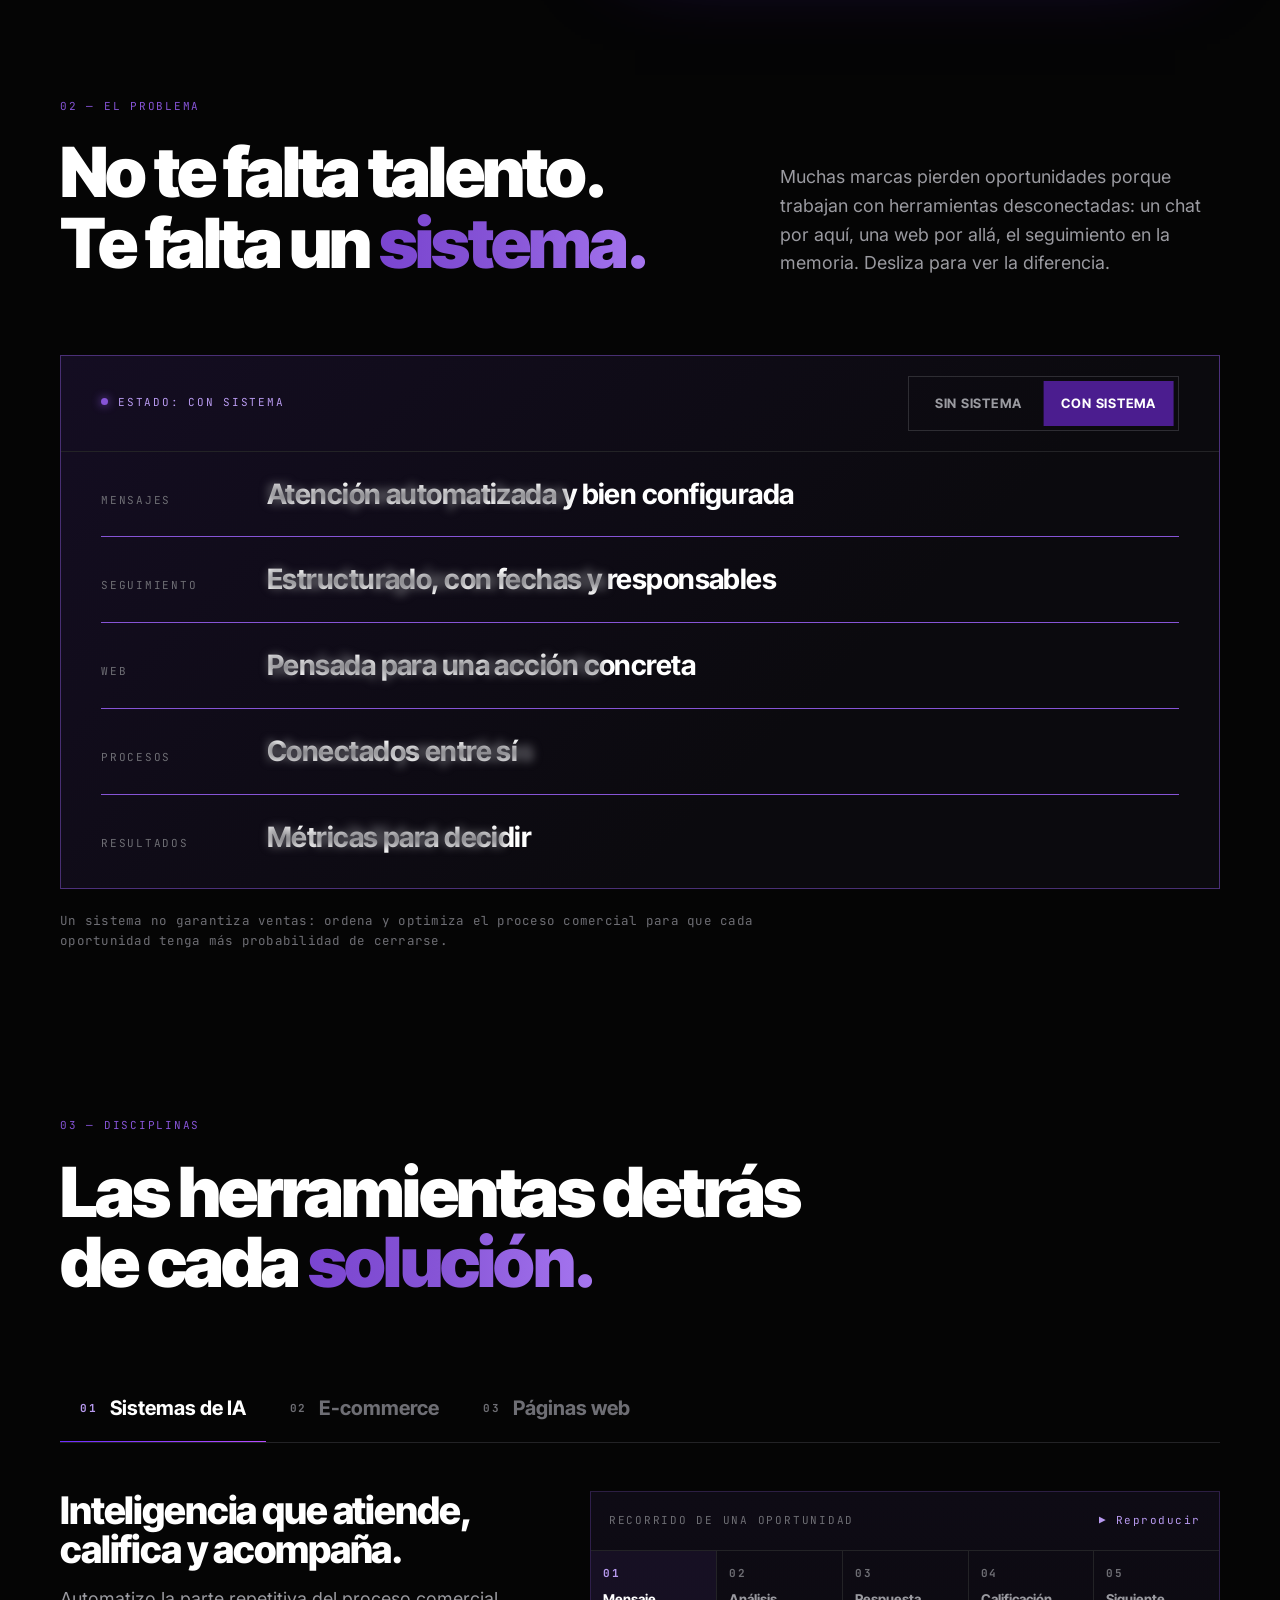
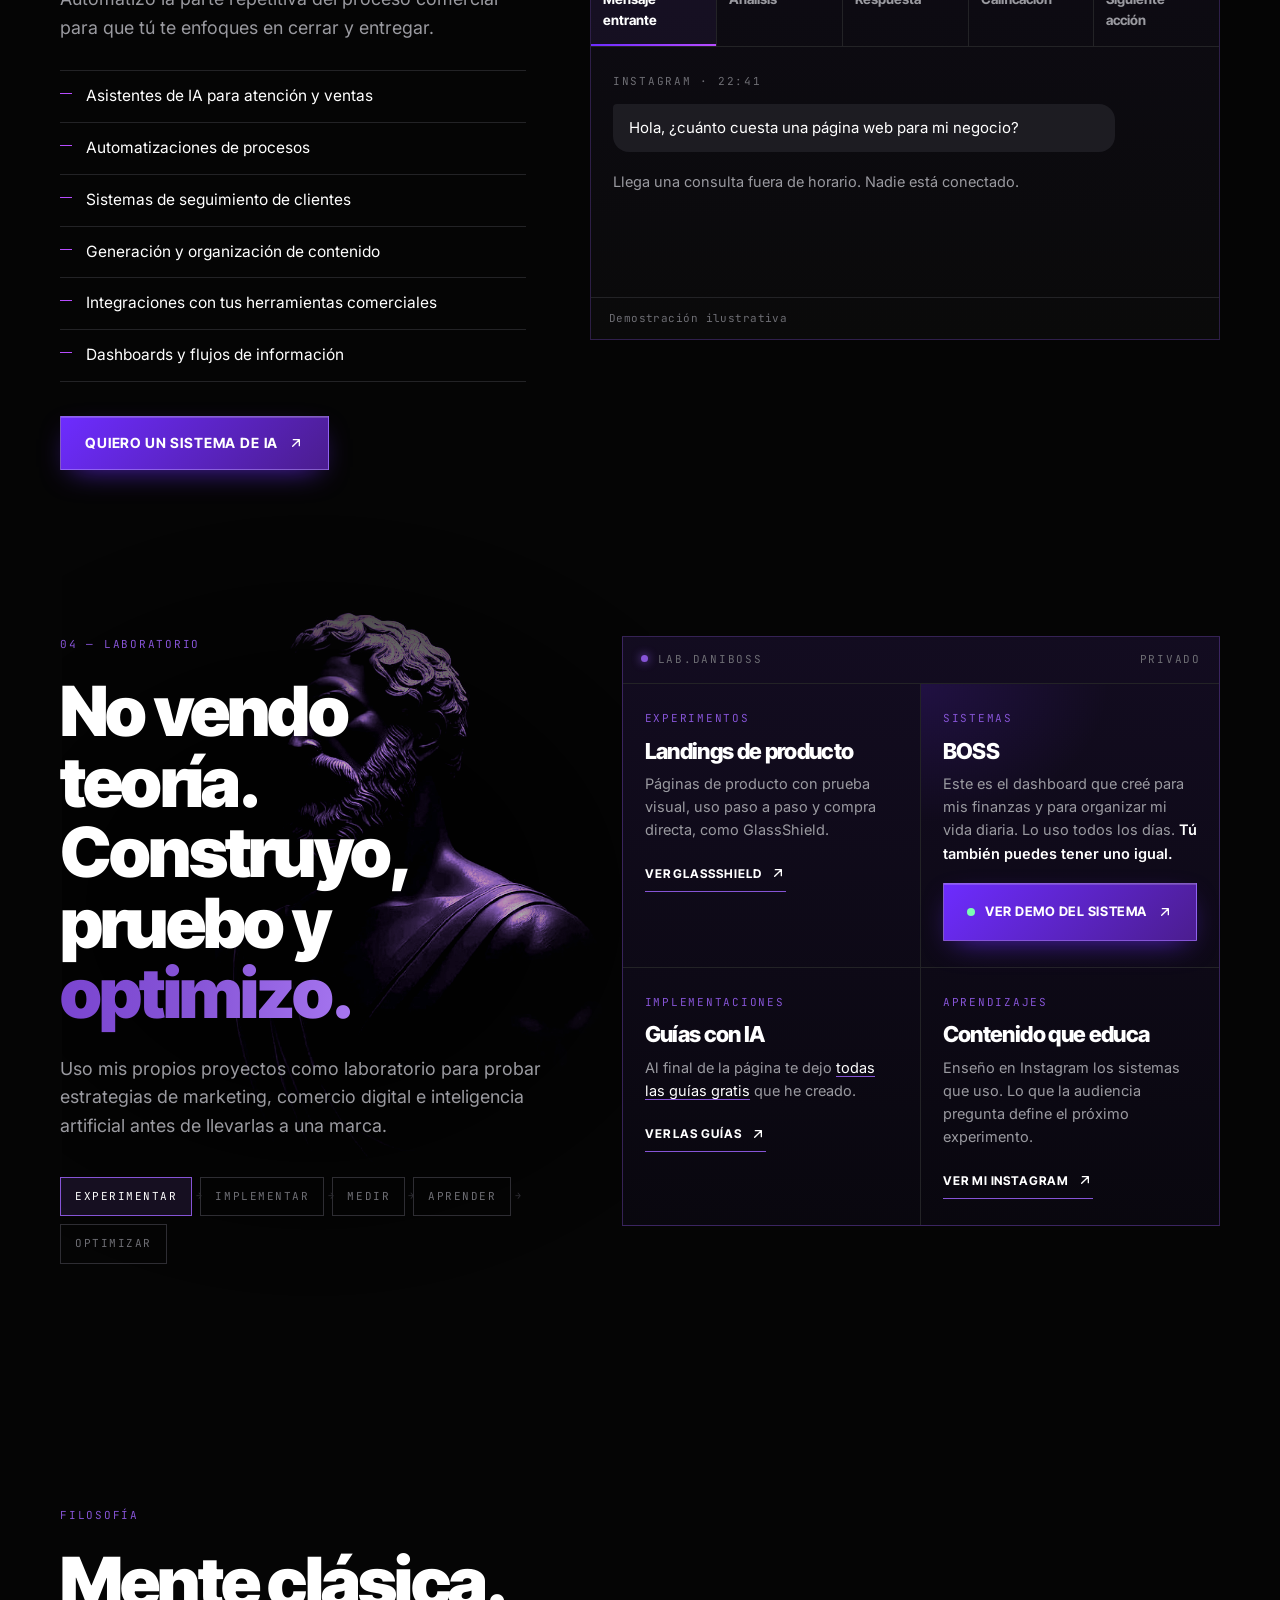
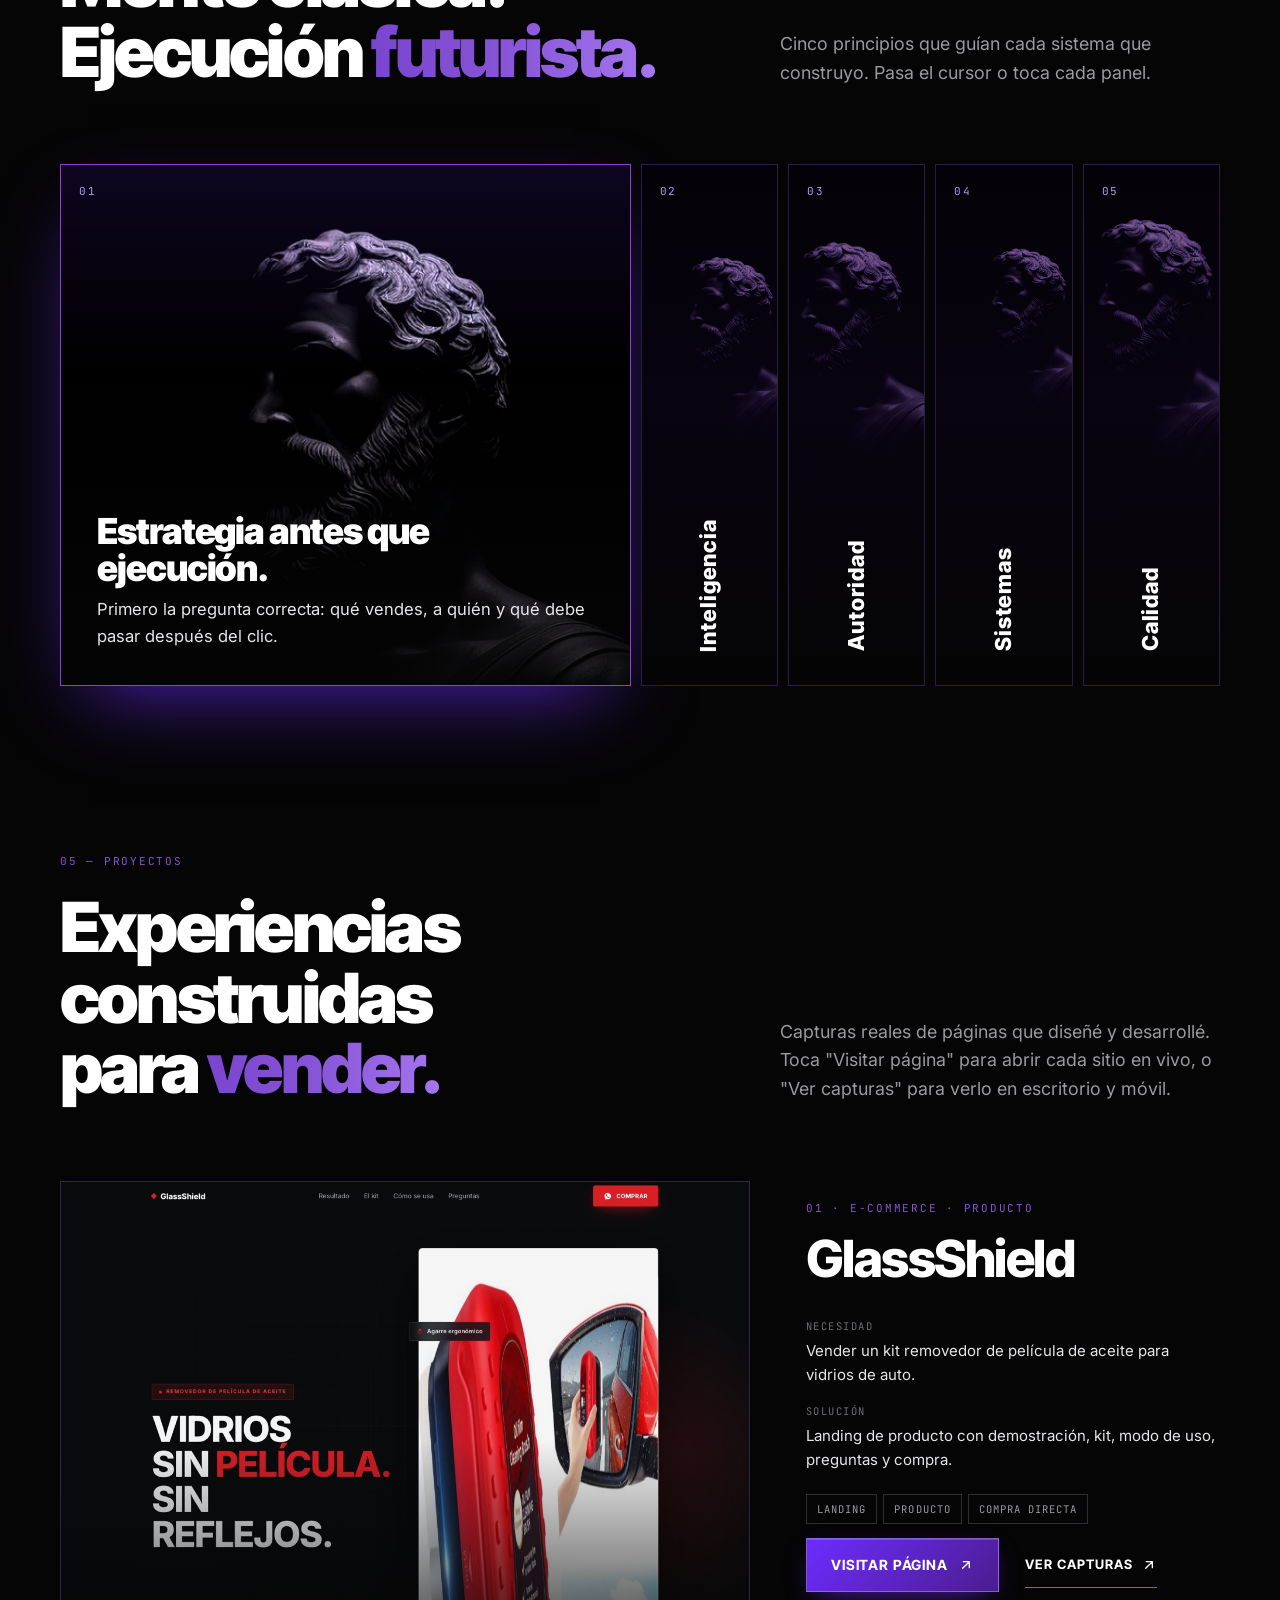
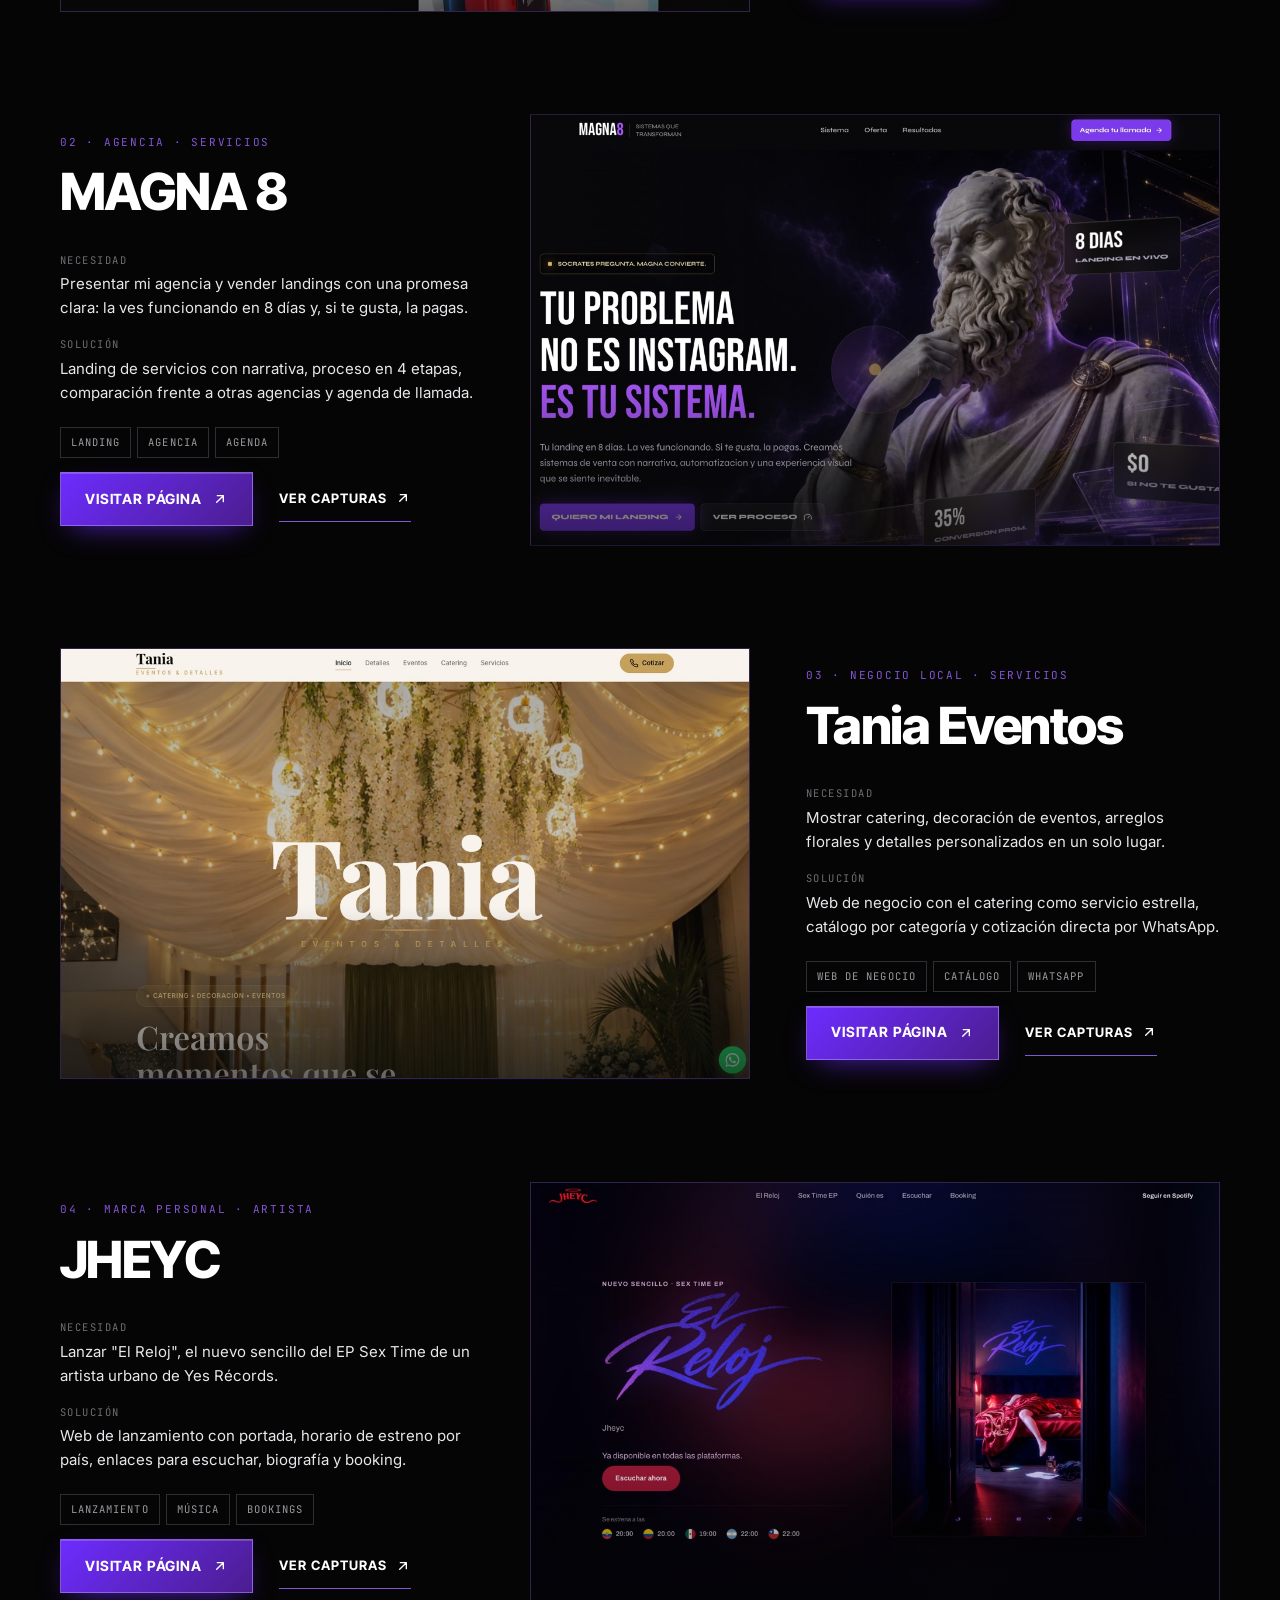
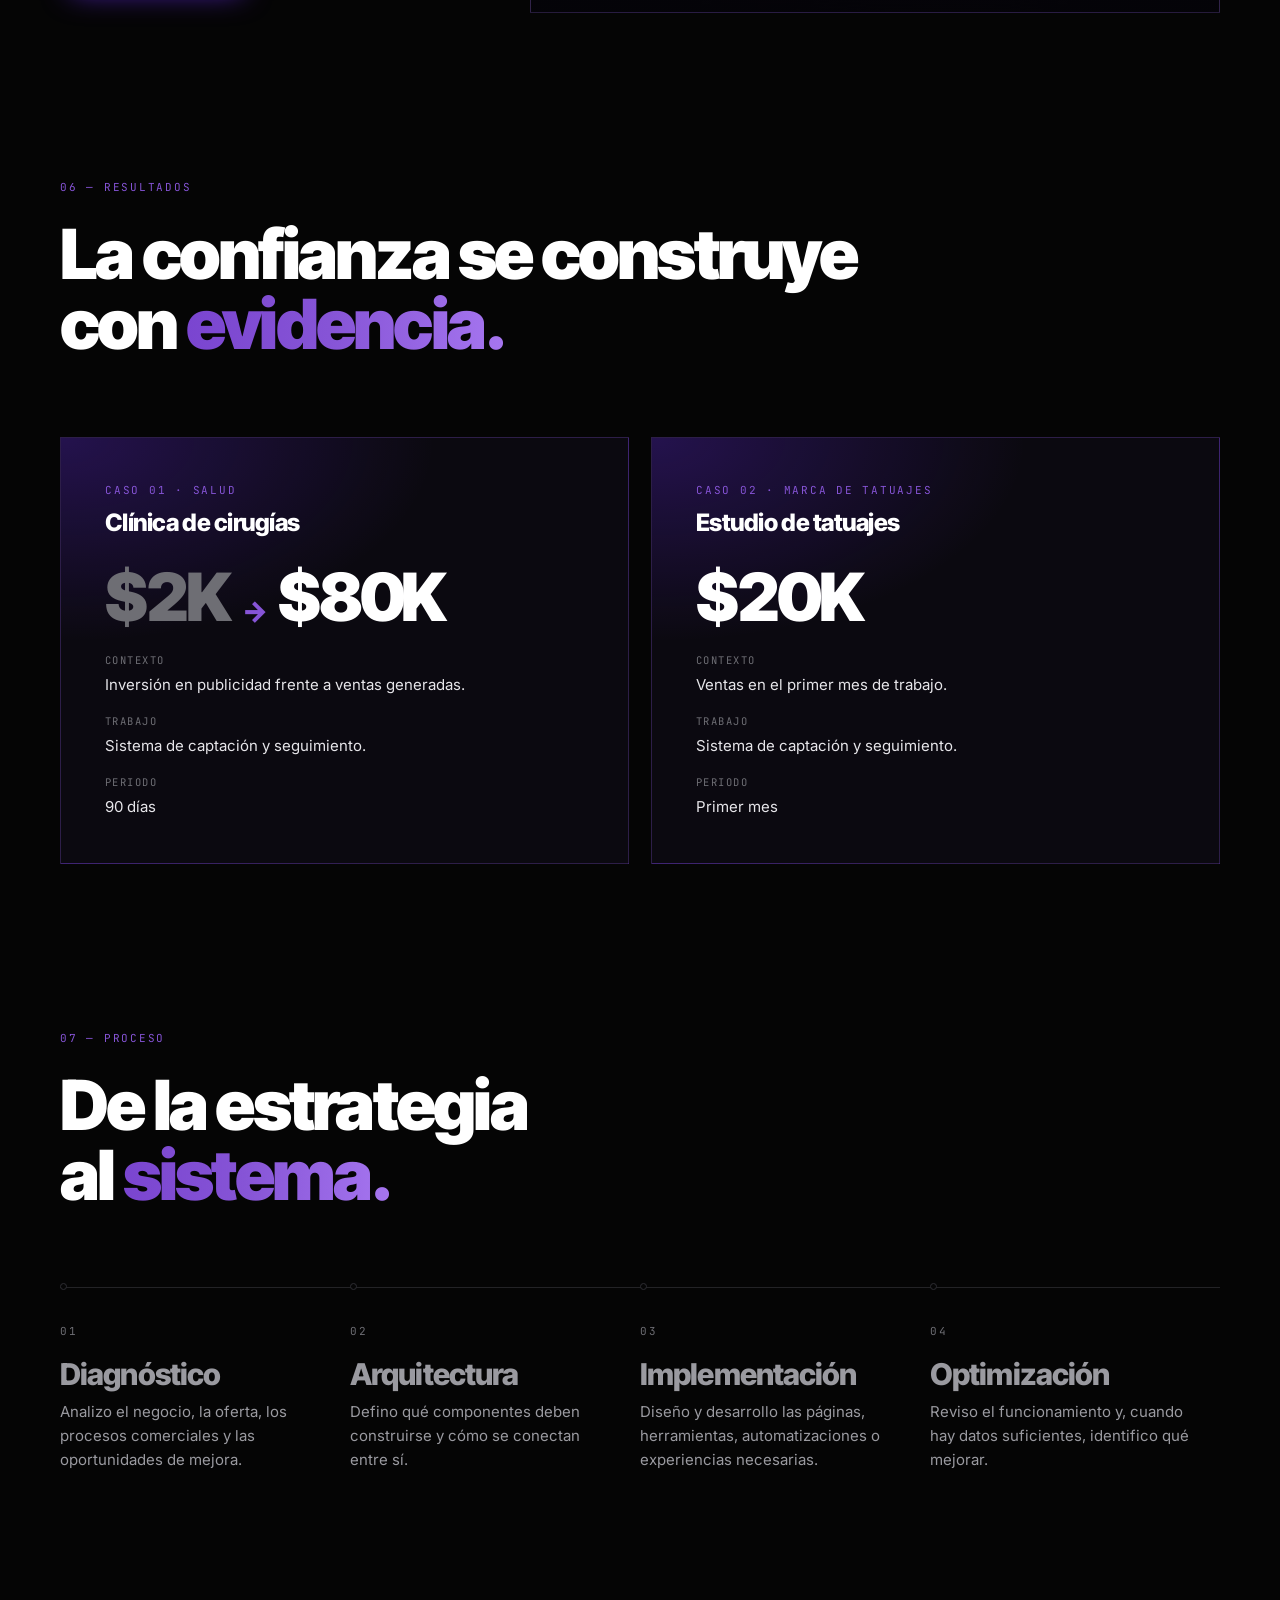
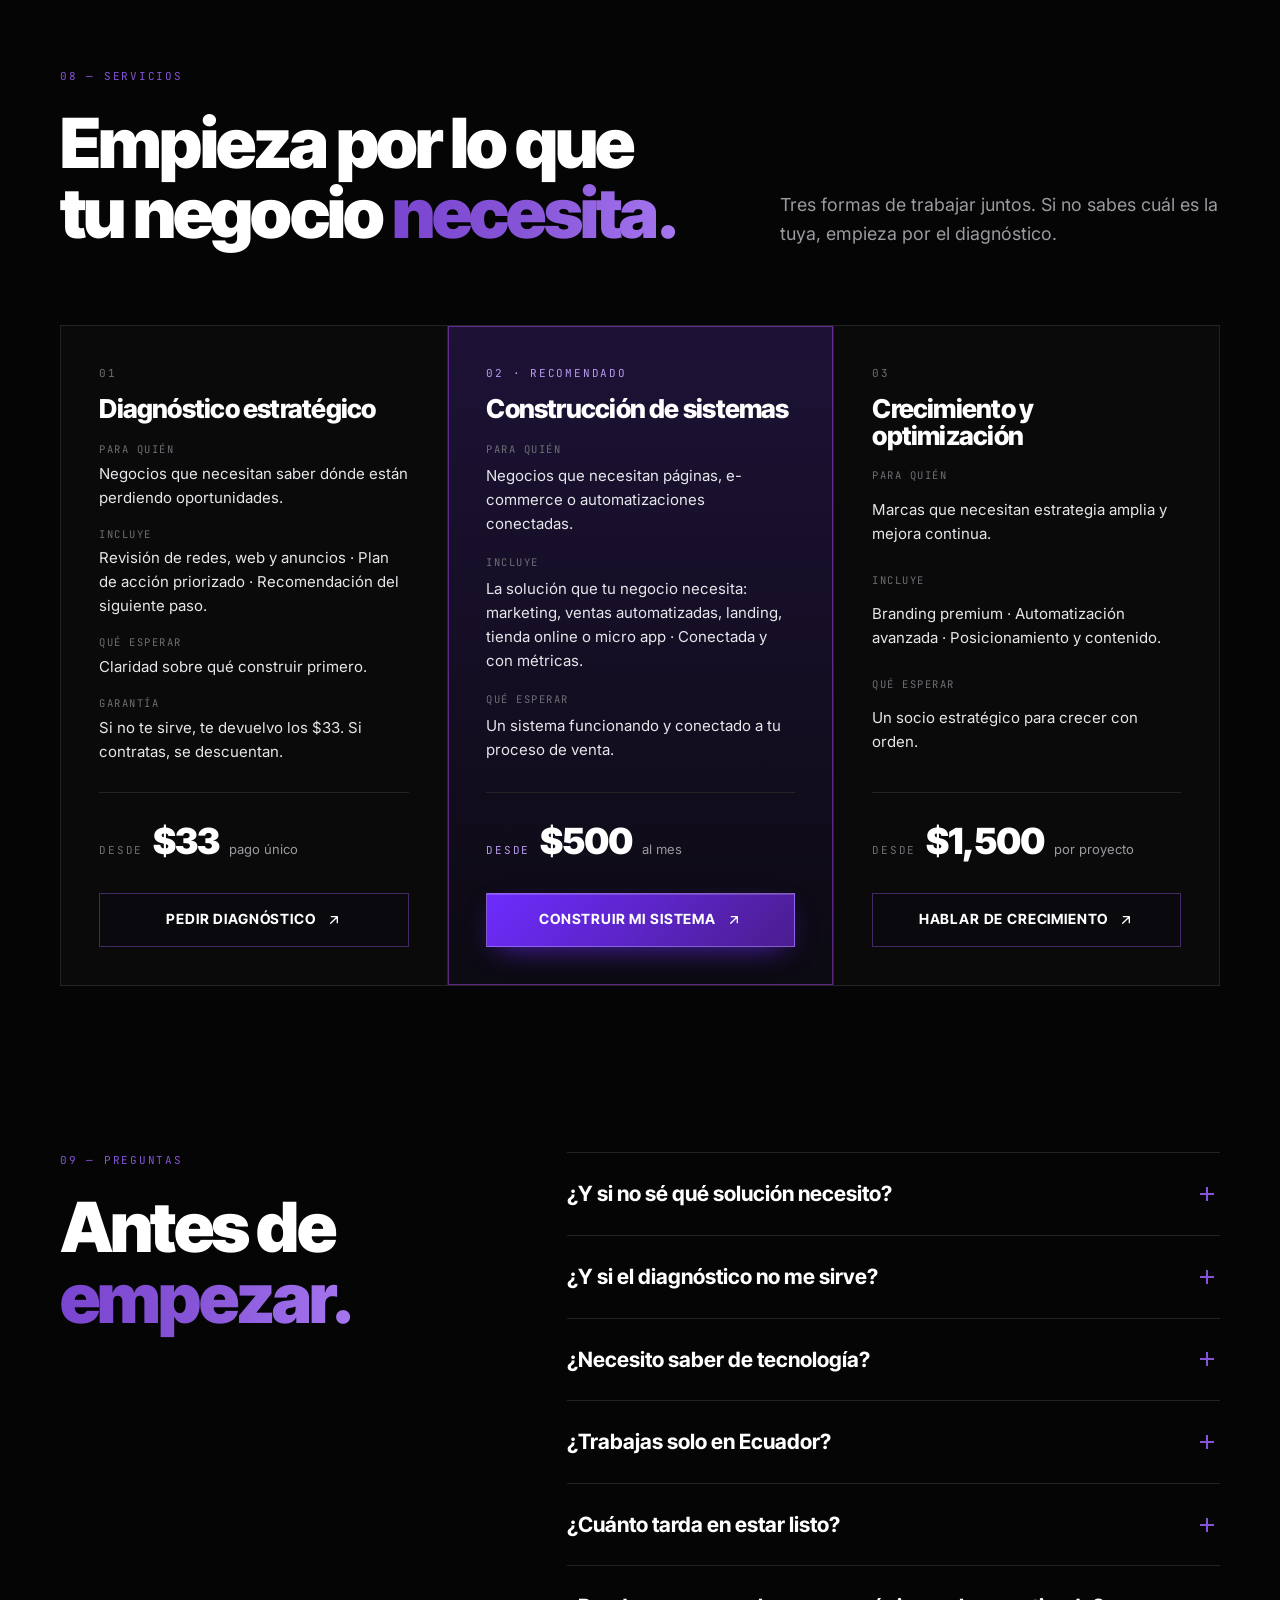
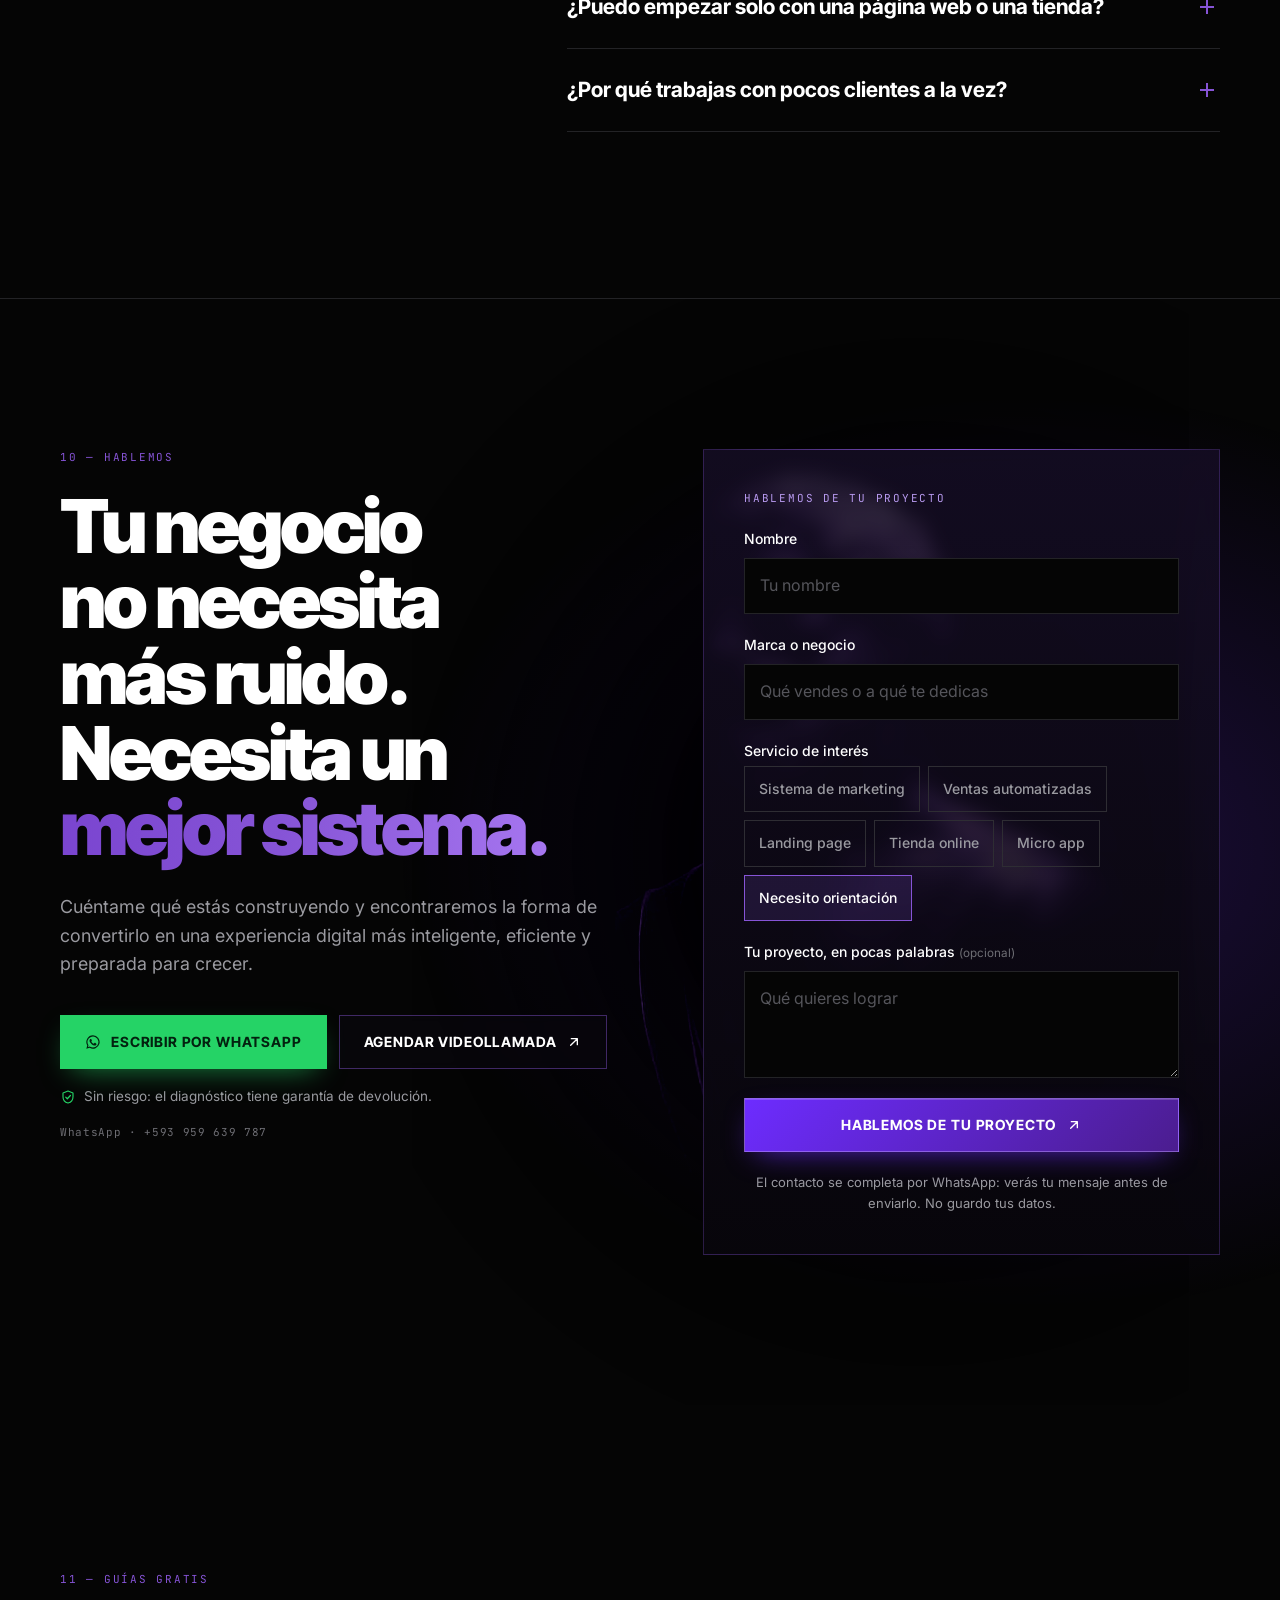
==== commit f201d6bb: "Meta Pixel ready (inactive until PIXEL_ID is set): PageView, Contact on WhatsApp, Lead on diagnóstic" ====
--- a/index.html
+++ b/index.html
@@ -692,5 +692,6 @@
 <script src="assets/js/content.js"></script>
 <script src="assets/js/site.js"></script>
 <script src="assets/js/ai-hero.js"></script>
+<script src="assets/js/pixel.js" defer></script>
 </body>
 </html>
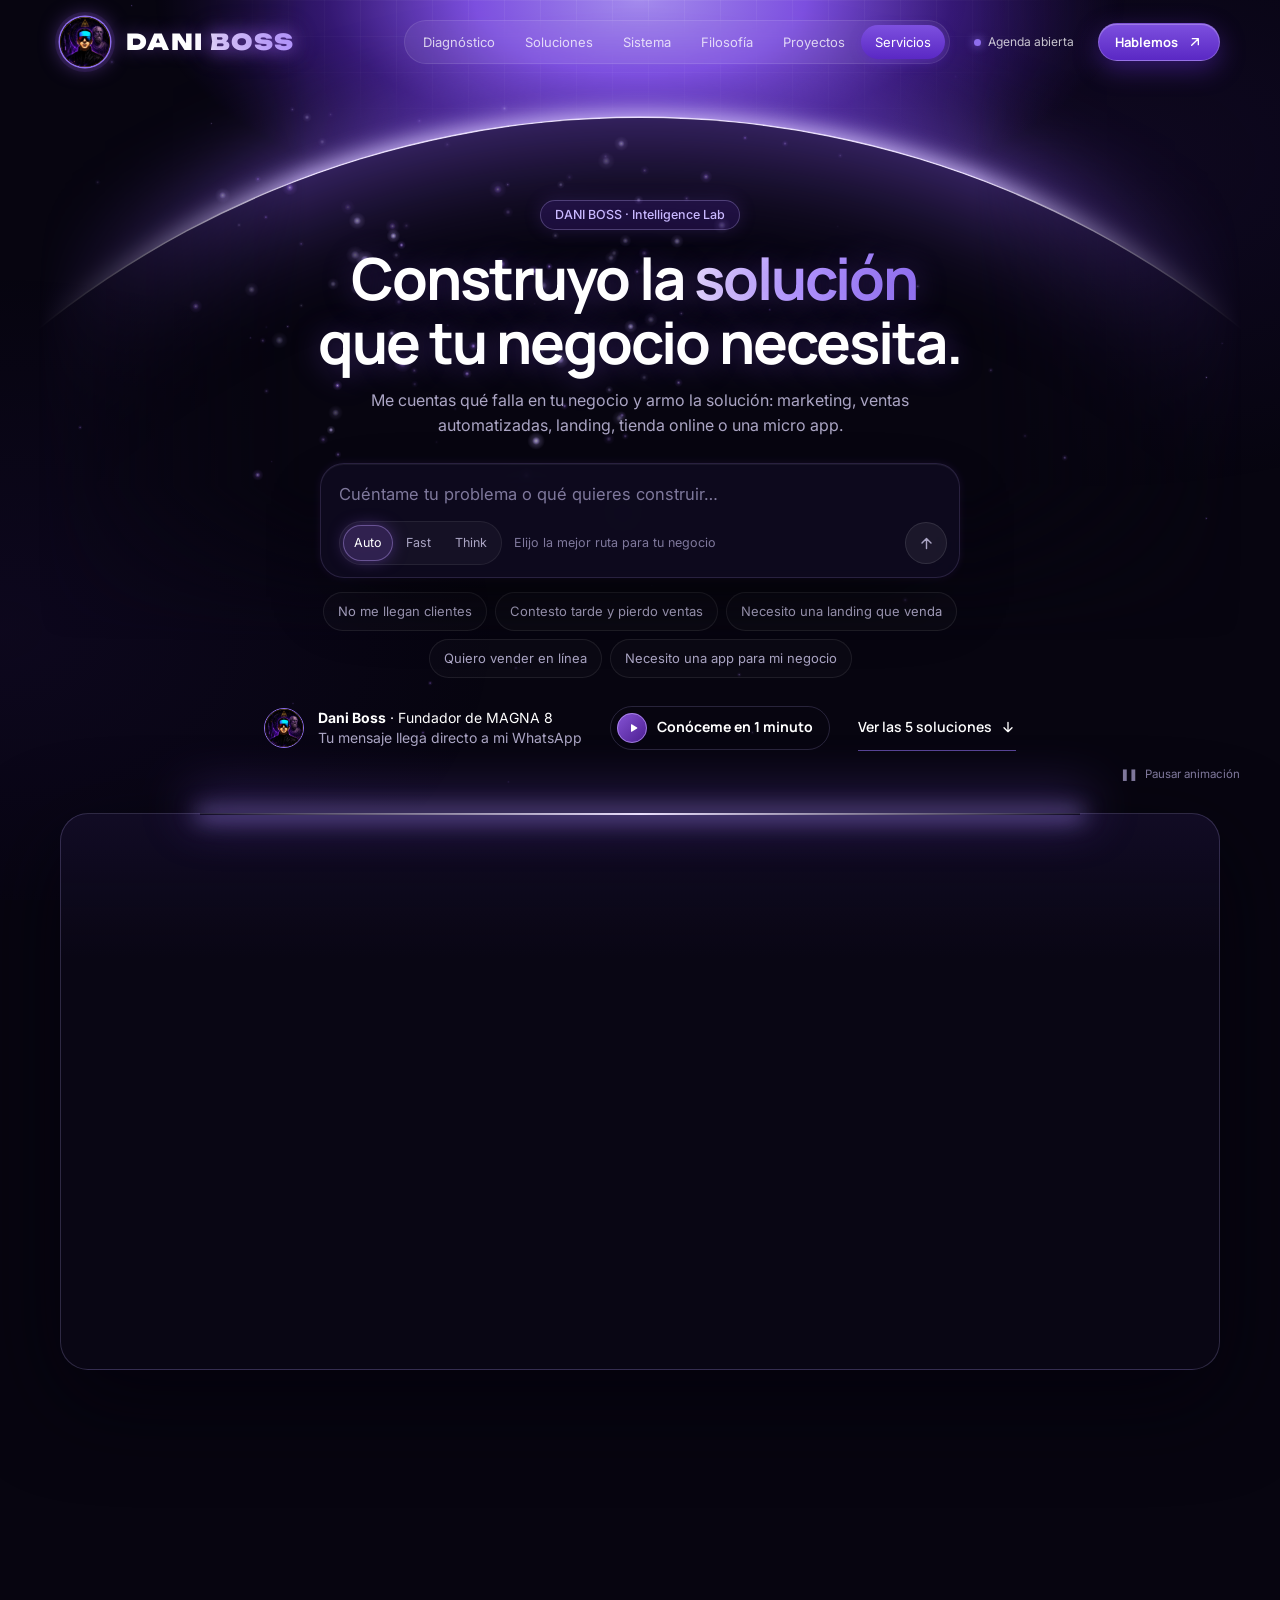
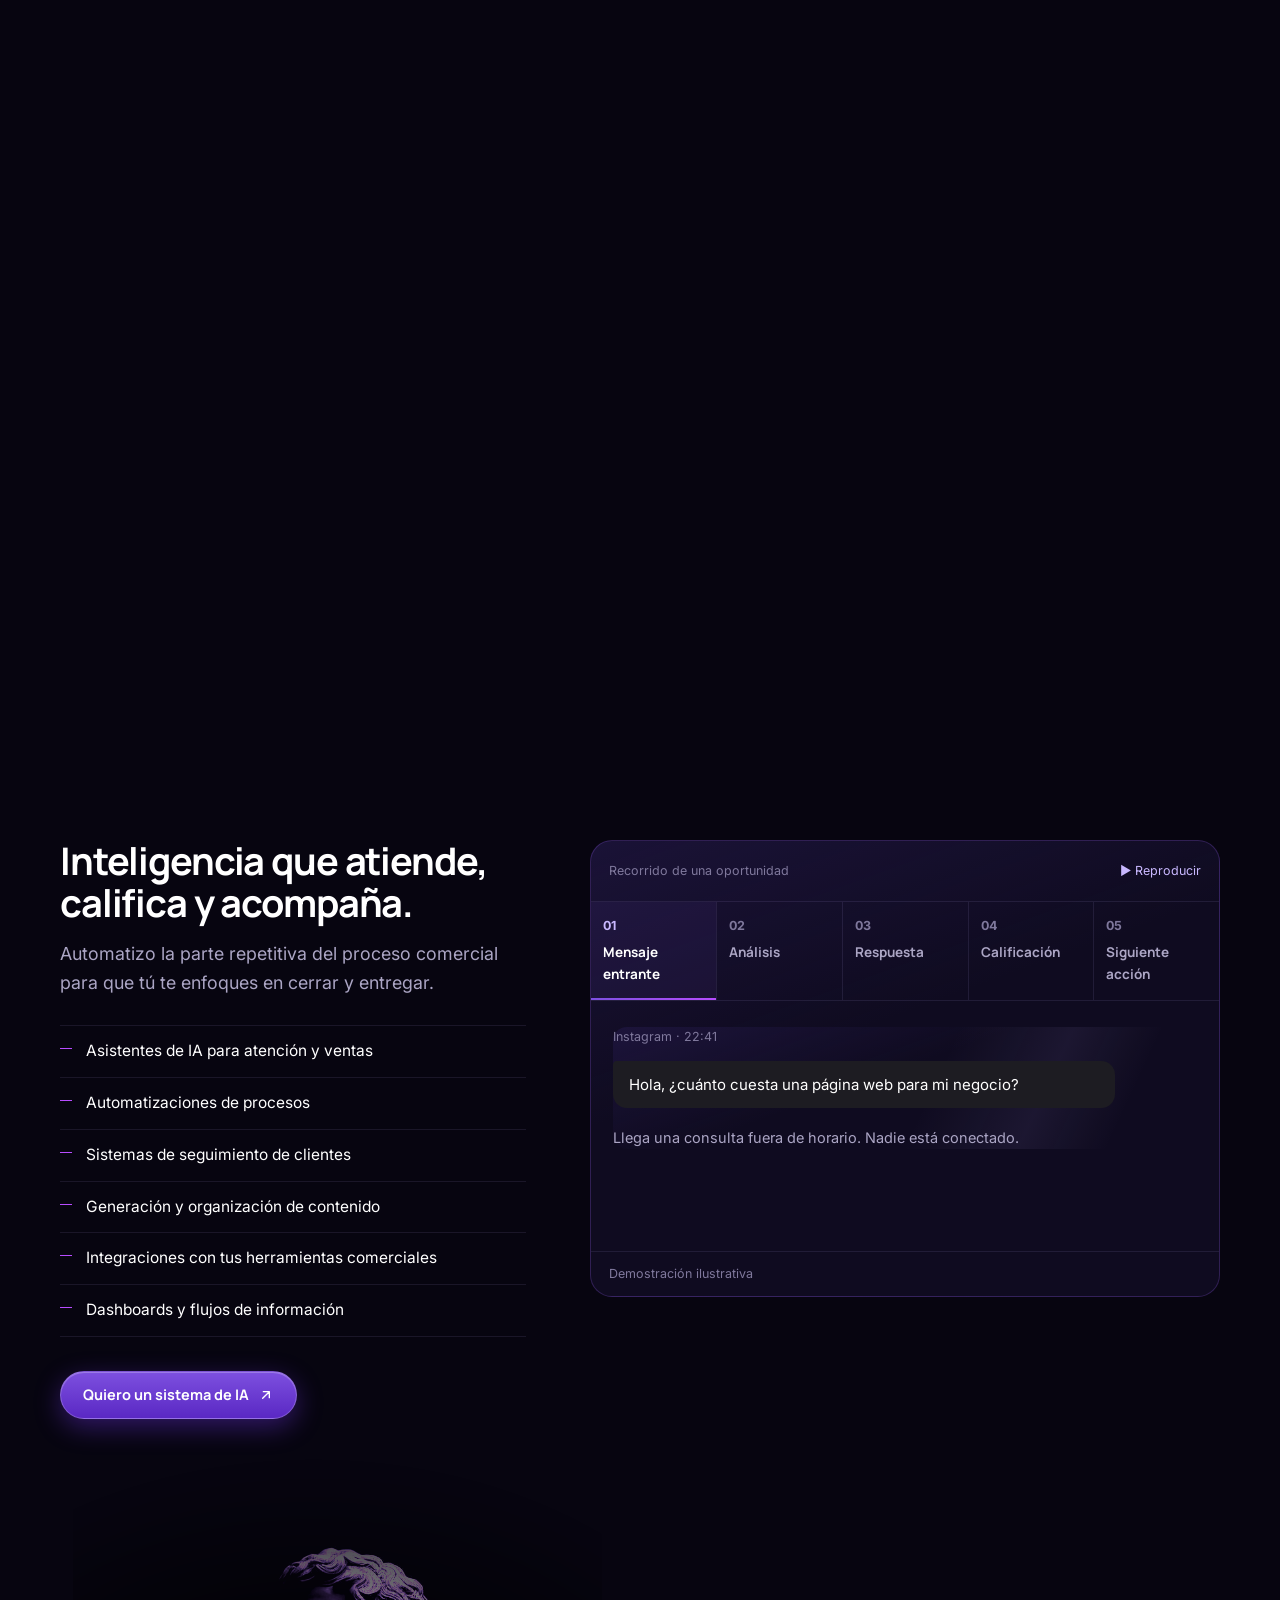
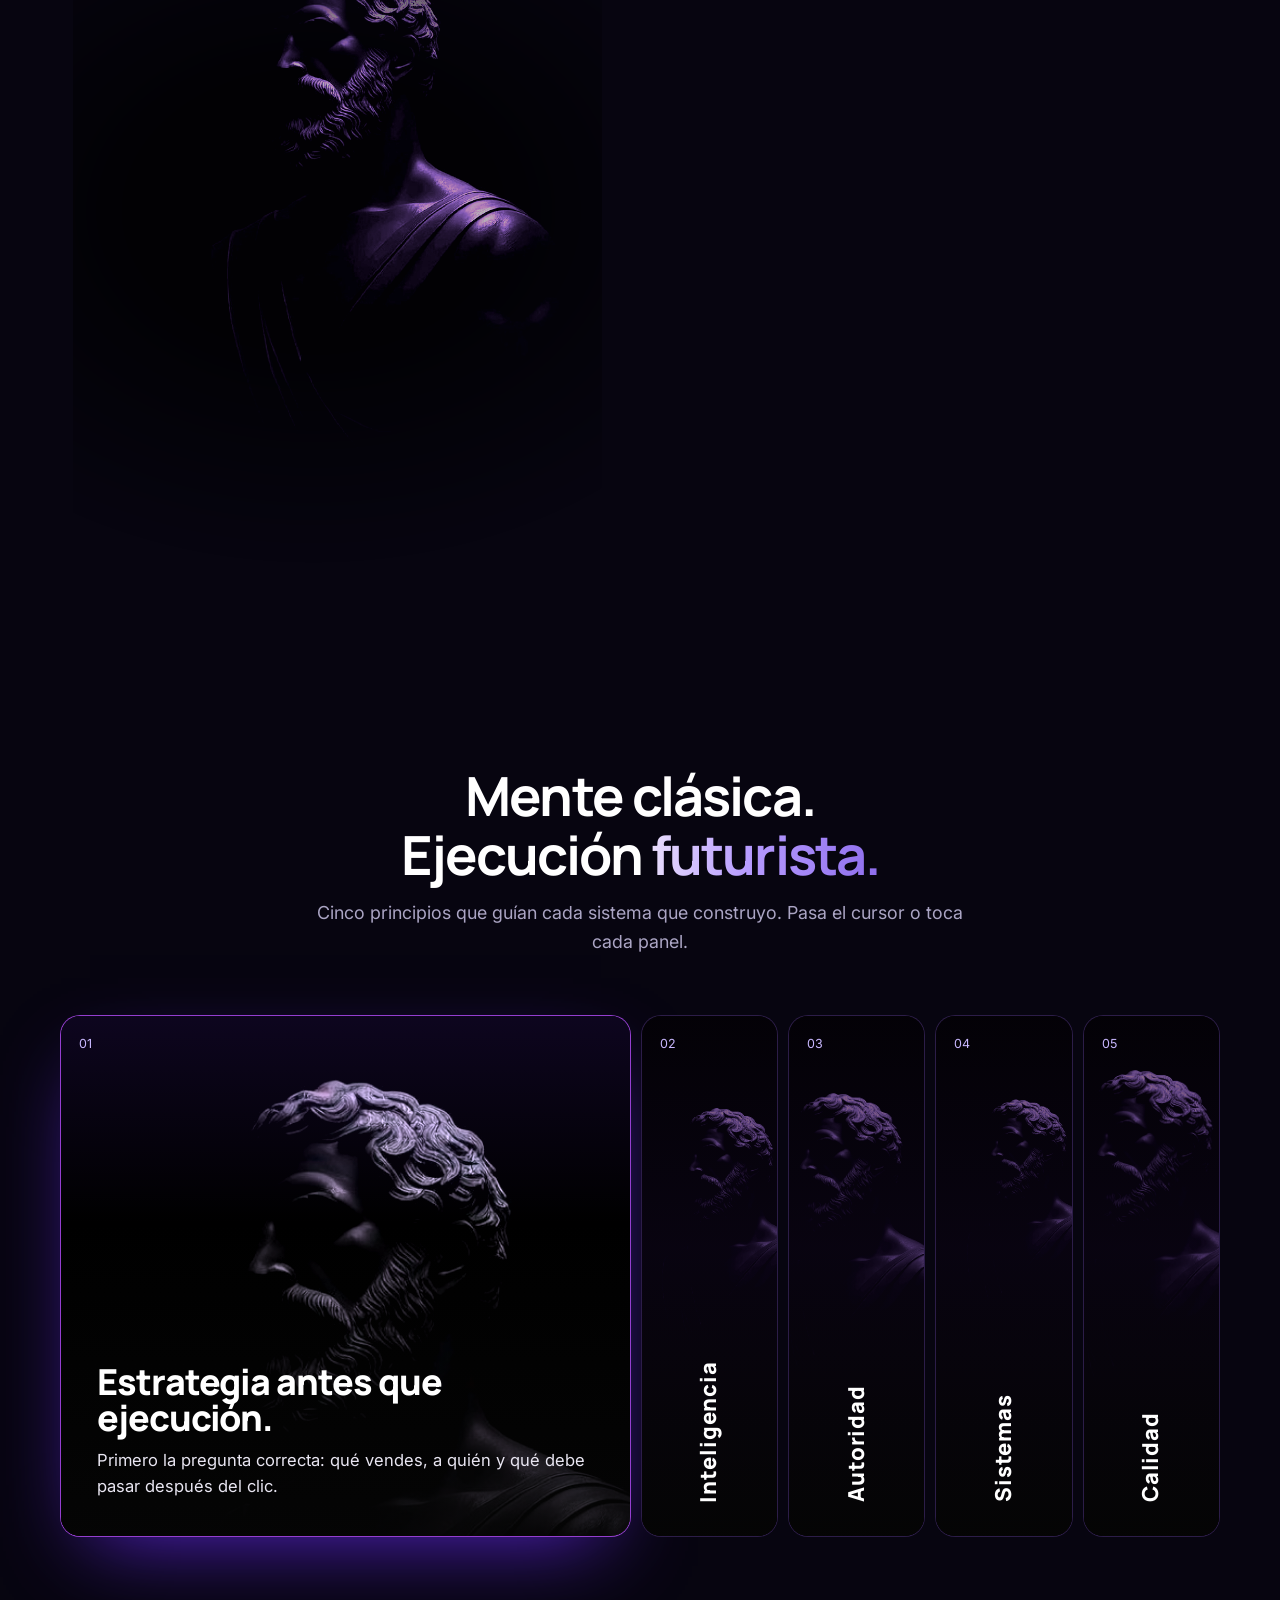
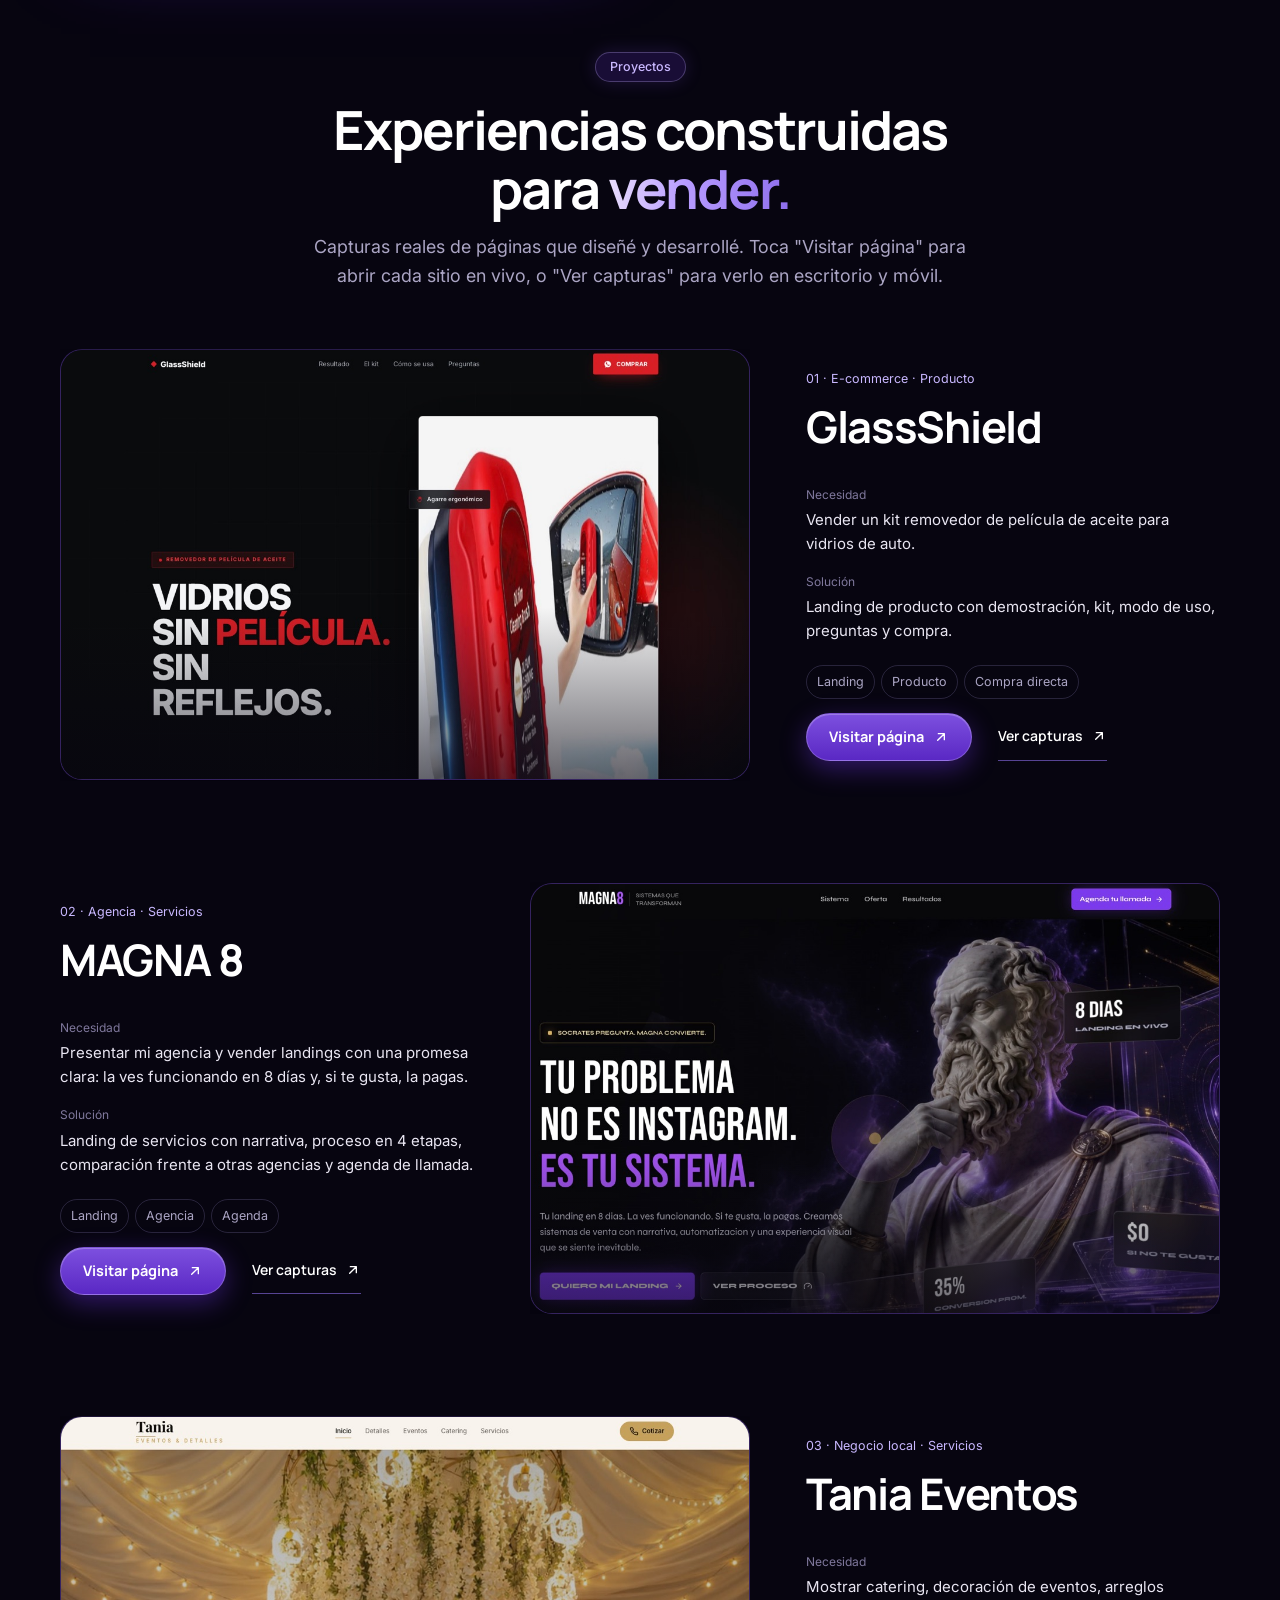
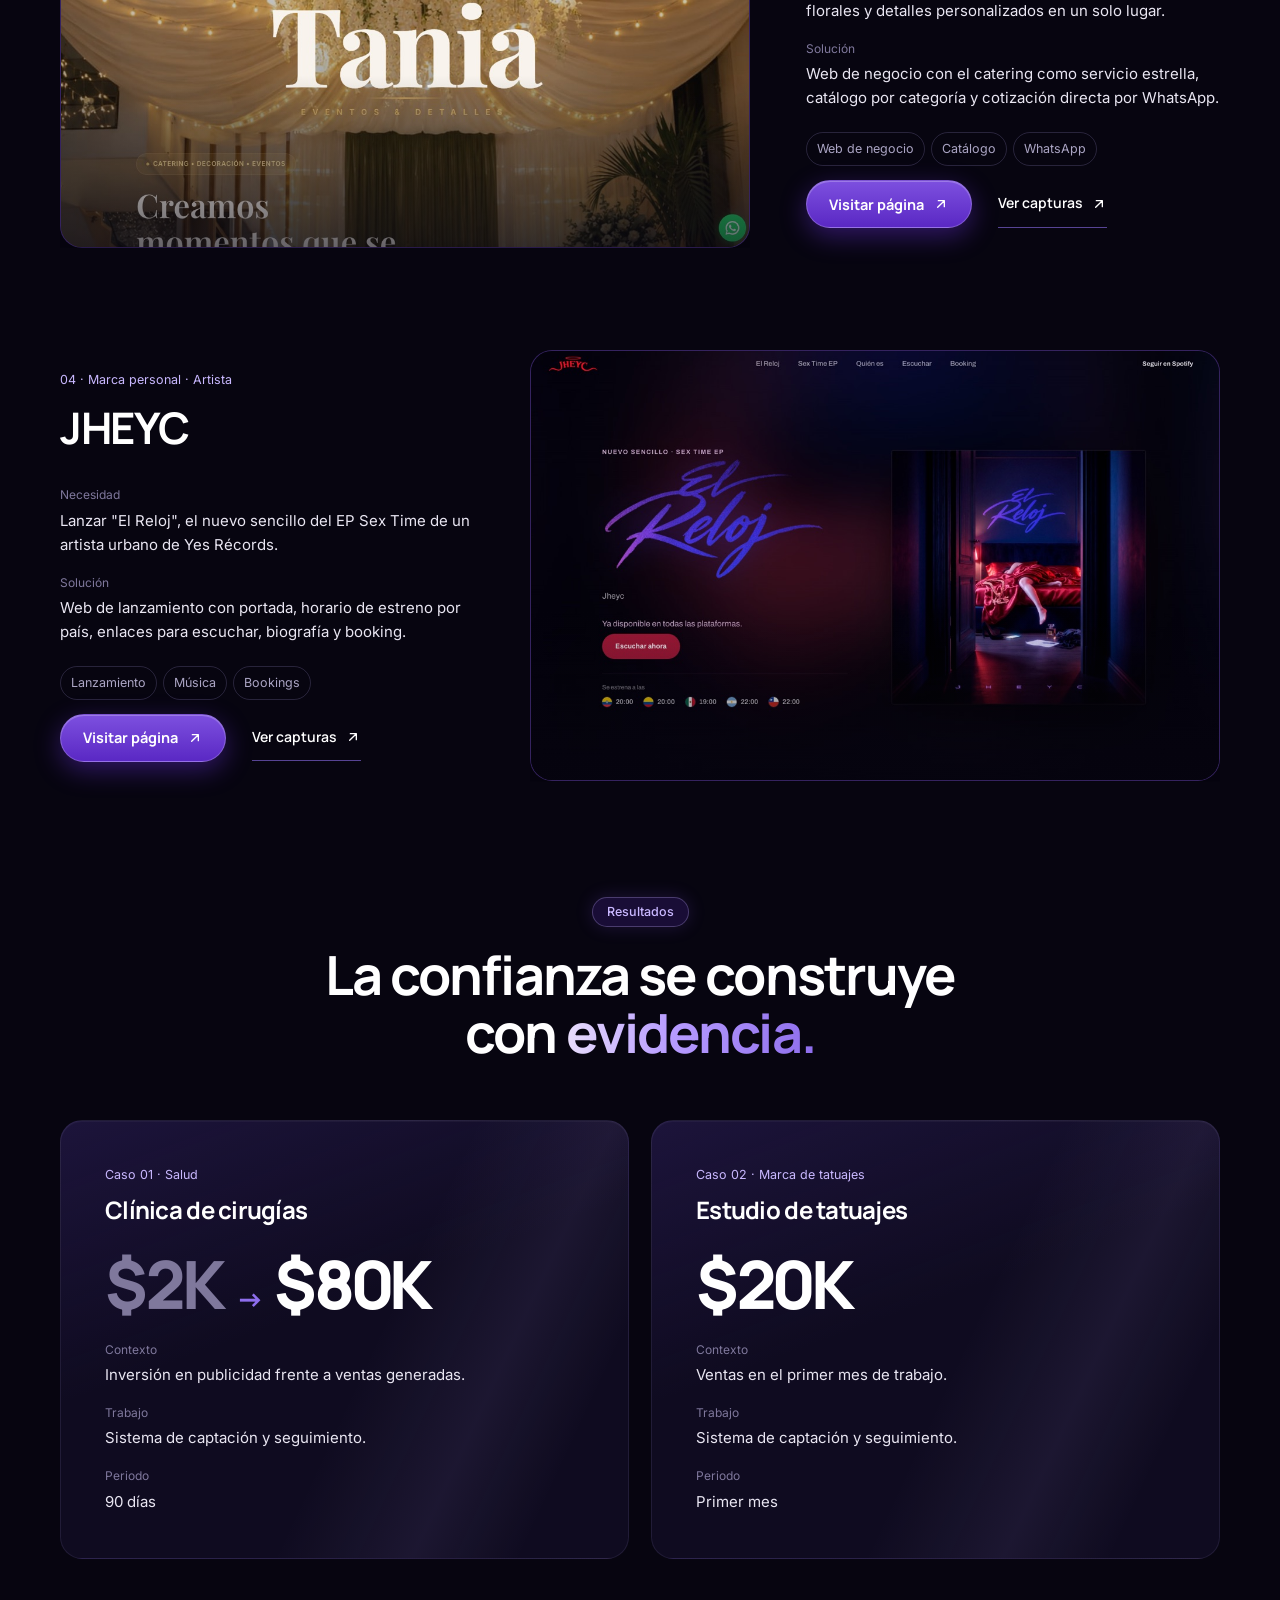
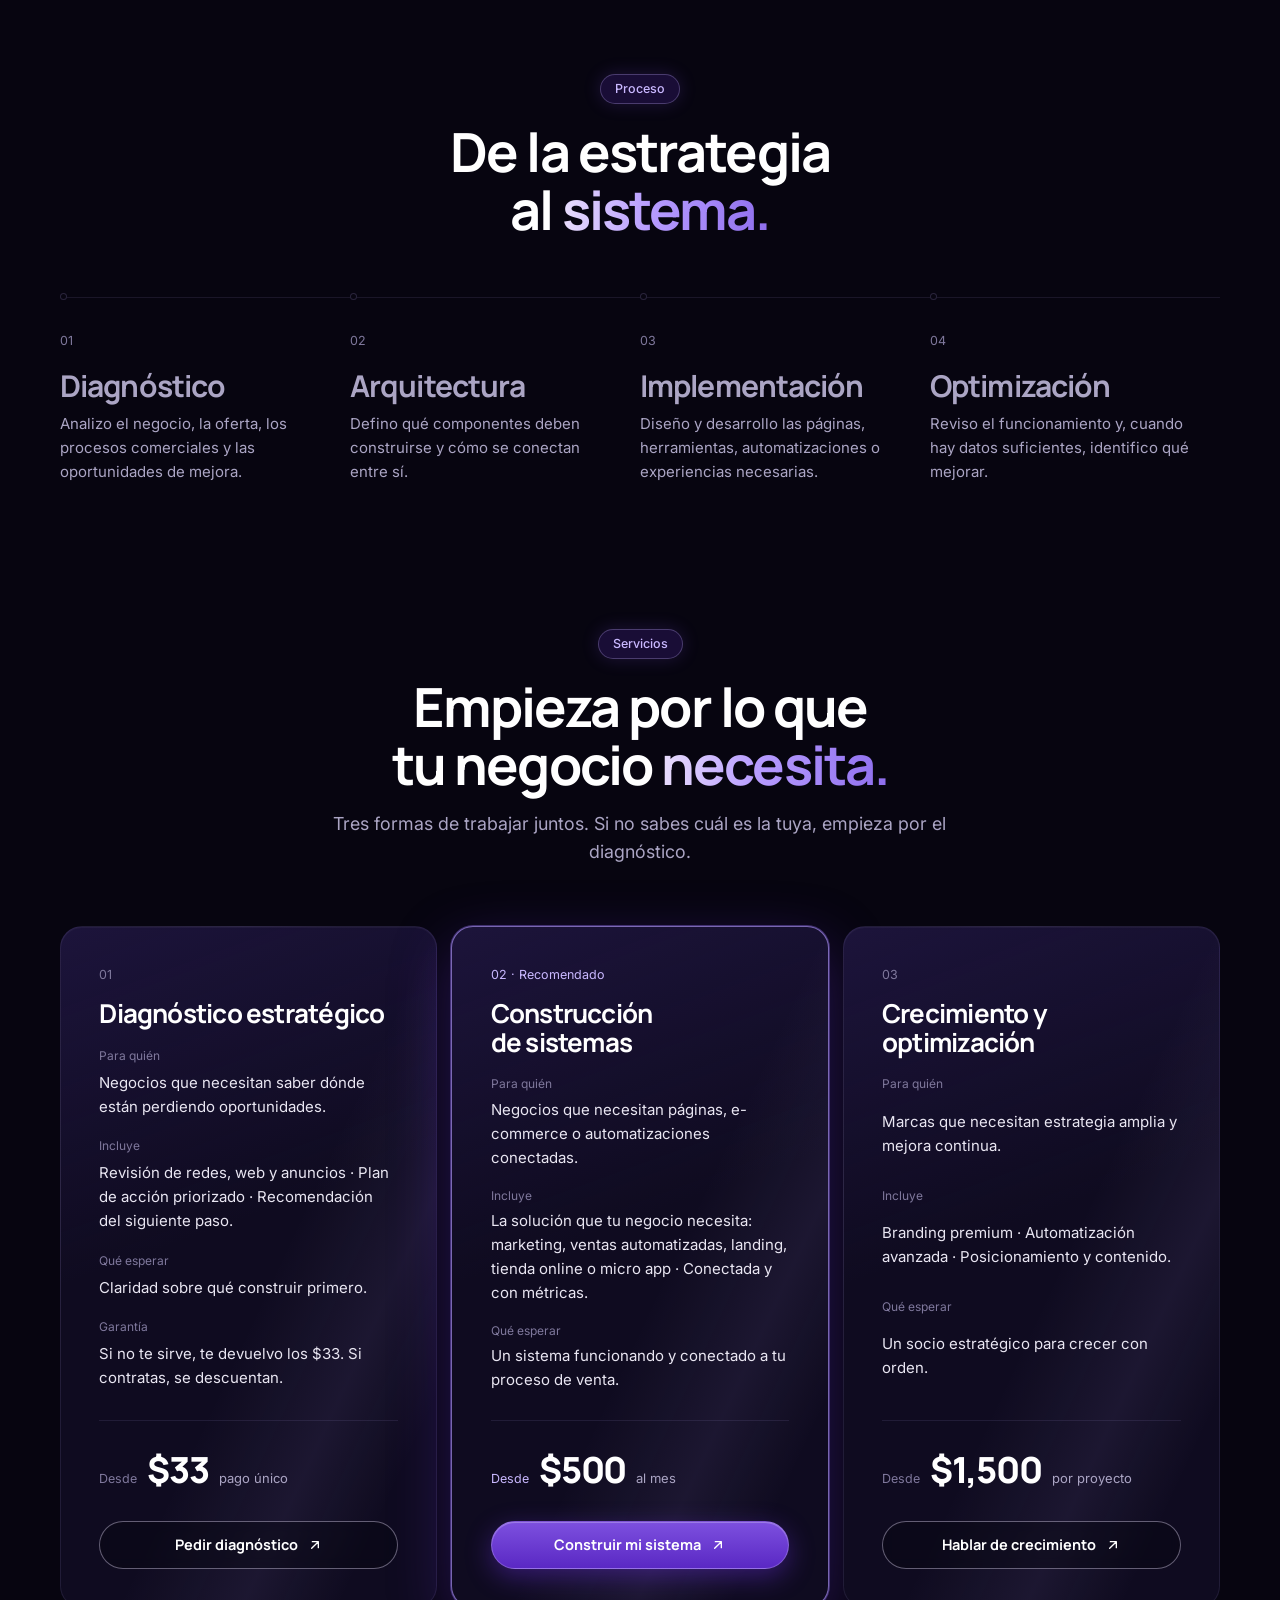
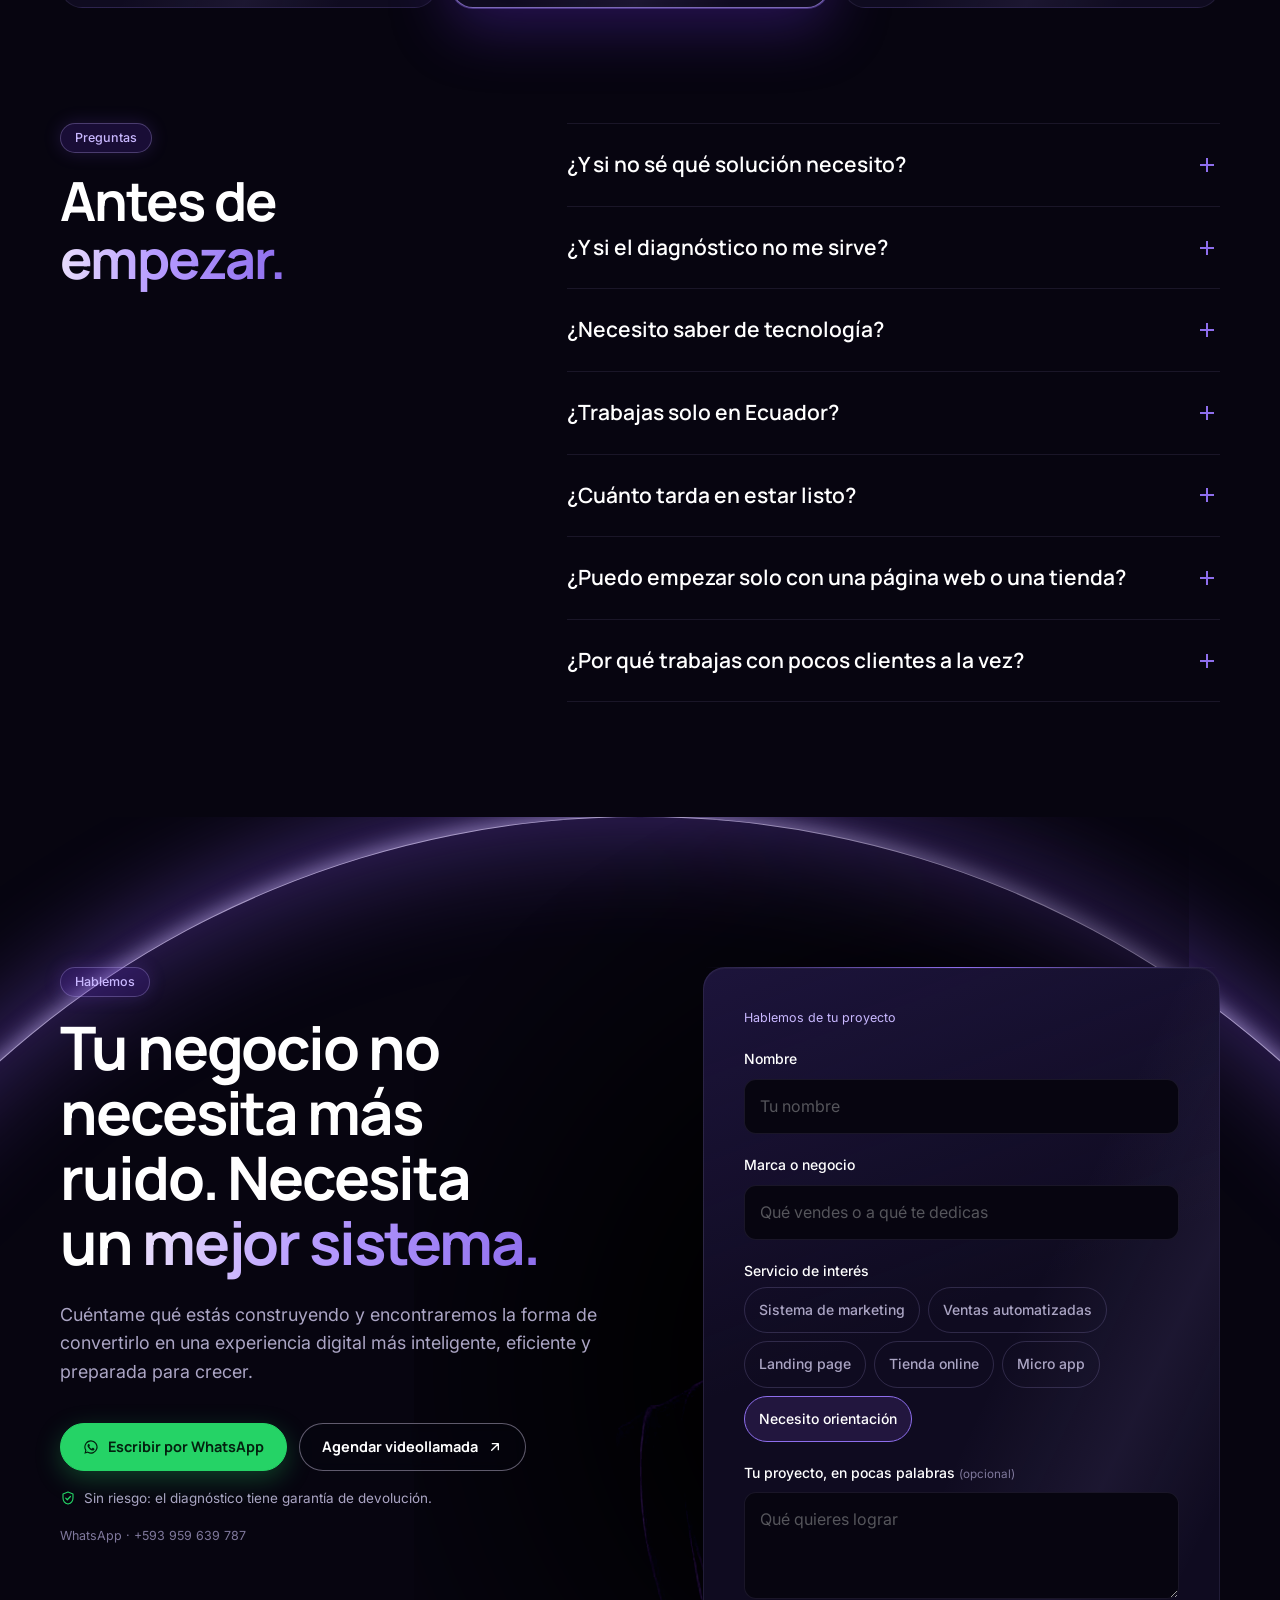
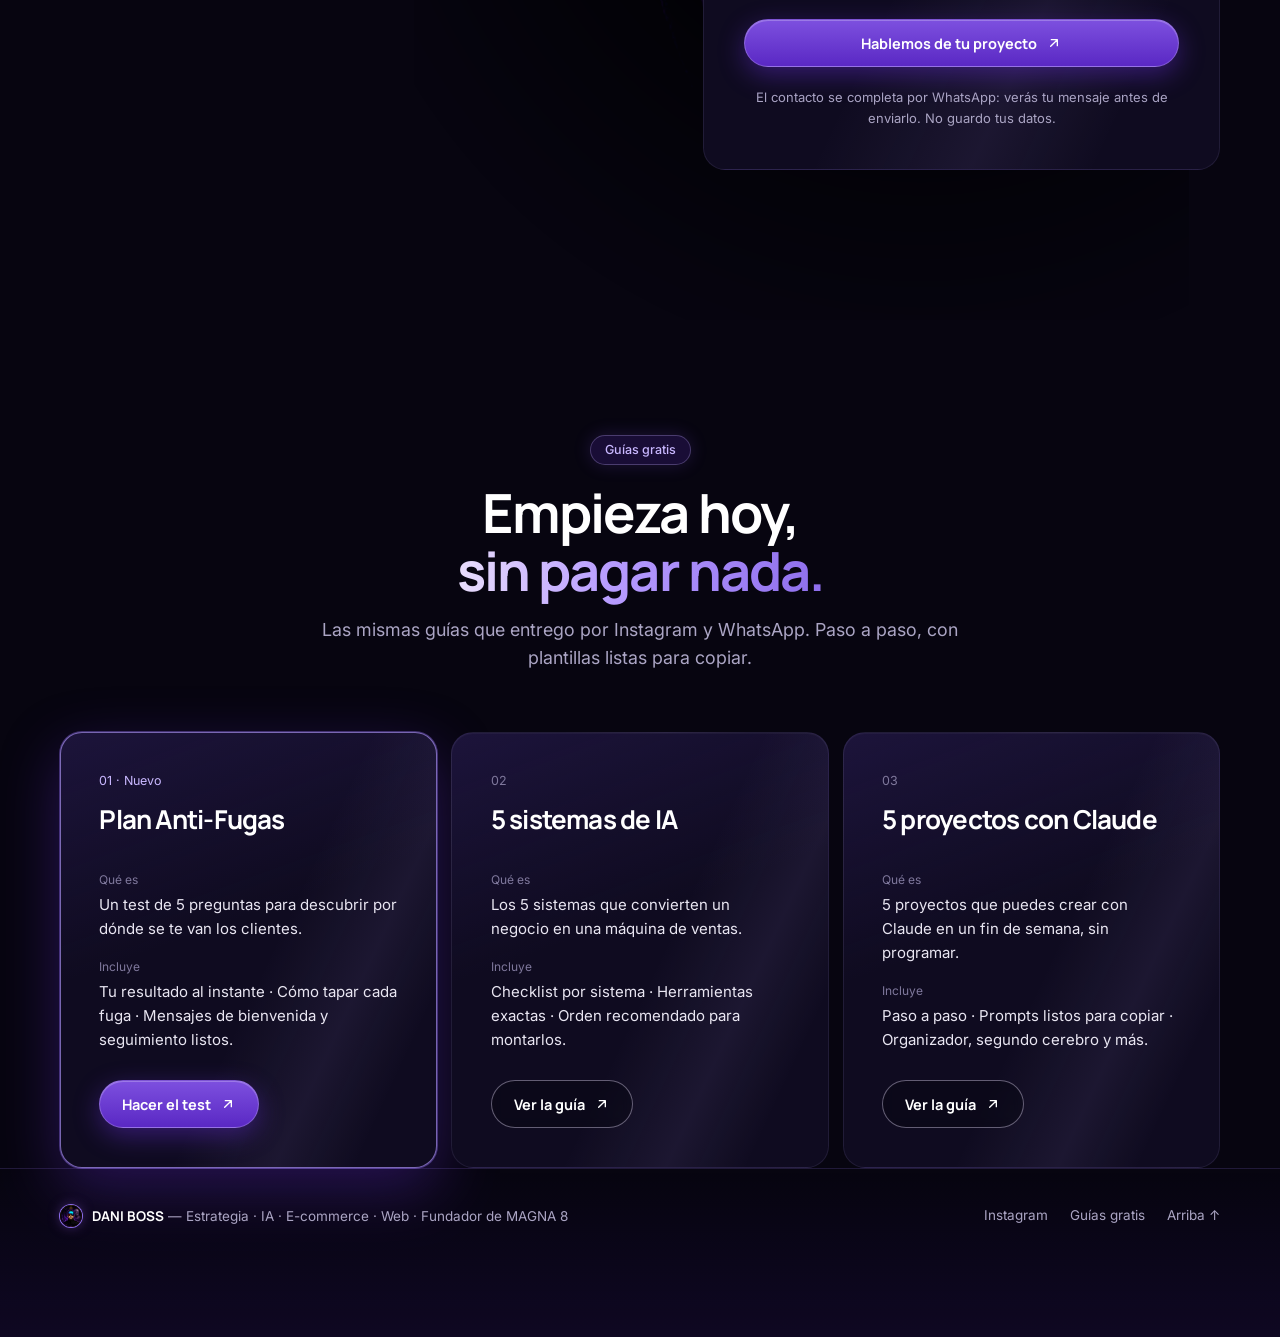
==== commit 41590b85: "Violet redesign: light-arc hero, video window, solution cards, glass theme Match the DANI OS dashboa" ====
--- a/index.html
+++ b/index.html
@@ -6,7 +6,7 @@
 <title>DANI BOSS — Marketing, ventas automatizadas, landings, tiendas online y micro apps</title>
 <meta name="description" content="Me cuentas qué está fallando en tu negocio y armo la solución exacta: sistema de marketing, ventas automatizadas, landing page, tienda online o una micro app a tu medida. Ecuador y Latinoamérica.">
 <link rel="canonical" href="https://daniiboss.vercel.app/">
-<meta name="theme-color" content="#050505">
+<meta name="theme-color" content="#070510">
 <meta property="og:type" content="website">
 <meta property="og:site_name" content="DANI BOSS">
 <meta property="og:title" content="DANI BOSS — Construyo sistemas que hacen crecer marcas">
@@ -18,7 +18,7 @@
 <link rel="apple-touch-icon" href="assets/dani.jpg">
 <link rel="preconnect" href="https://fonts.googleapis.com">
 <link rel="preconnect" href="https://fonts.gstatic.com" crossorigin>
-<link href="https://fonts.googleapis.com/css2?family=Inter+Tight:wght@500;600;700;800;900&family=Unbounded:wght@800;900&family=Inter:wght@400;500;600&family=JetBrains+Mono:wght@400;500&display=swap" rel="stylesheet">
+<link href="https://fonts.googleapis.com/css2?family=Manrope:wght@500..800&family=Unbounded:wght@800;900&family=Inter:wght@400;500;600&family=JetBrains+Mono:wght@400;500&display=swap" rel="stylesheet">
 <script>
 /* Decide el modo de la intro antes del primer render (sin parpadeo) */
 (function(){var d=document.documentElement,m='full';
@@ -29,6 +29,7 @@
  d.className+=' js intro-'+m;})();
 </script>
 <link rel="stylesheet" href="assets/css/site.css">
+<link rel="stylesheet" href="assets/css/violet.css">
 <script type="application/ld+json">
 {"@context":"https://schema.org","@type":"ProfessionalService","name":"DANI BOSS","url":"https://daniiboss.vercel.app/","image":"https://daniiboss.vercel.app/assets/dani.jpg","description":"Sistemas de inteligencia artificial, e-commerce y páginas web que convierten.","areaServed":["EC","Latinoamérica"],"founder":{"@type":"Person","name":"Dani Boss","sameAs":["https://instagram.com/thedaniiboss"]},"sameAs":["https://instagram.com/thedaniiboss"]}
 </script>
@@ -43,6 +44,11 @@
   <symbol id="i-play" viewBox="0 0 24 24"><path fill="currentColor" d="M8 5.5v13a1 1 0 0 0 1.5.86l10.6-6.5a1 1 0 0 0 0-1.72L9.5 4.64A1 1 0 0 0 8 5.5z"/></symbol>
   <symbol id="i-sound" viewBox="0 0 24 24"><path fill="currentColor" d="M4 9.5v5a1 1 0 0 0 1 1h3l4.4 3.6a.6.6 0 0 0 1-.46V5.36a.6.6 0 0 0-1-.46L8 8.5H5a1 1 0 0 0-1 1z"/><path d="M16.5 8.5a5 5 0 0 1 0 7M19 6a8.5 8.5 0 0 1 0 12" fill="none" stroke="currentColor" stroke-width="1.8" stroke-linecap="round"/></symbol>
   <symbol id="i-shield" viewBox="0 0 24 24"><path d="M12 3 4.5 6v5.6c0 4.6 3.1 8.3 7.5 9.4 4.4-1.1 7.5-4.8 7.5-9.4V6L12 3z" fill="none" stroke="currentColor" stroke-width="1.7" stroke-linejoin="round"/><path d="m8.6 12.2 2.4 2.4 4.6-4.8" fill="none" stroke="currentColor" stroke-width="1.9" stroke-linecap="round" stroke-linejoin="round"/></symbol>
+  <symbol id="i-target" viewBox="0 0 24 24"><g fill="none" stroke="currentColor" stroke-width="1.8" stroke-linecap="round"><circle cx="12" cy="12" r="8.5"/><circle cx="12" cy="12" r="4"/><path d="M12 12h.01"/></g></symbol>
+  <symbol id="i-chat" viewBox="0 0 24 24"><path d="M4 12a8 8 0 0 1 11.7-7.1A8 8 0 0 1 12 20H4.5l1.6-2.9A8 8 0 0 1 4 12zM9 12h.01M12.5 12h.01M16 12h.01" fill="none" stroke="currentColor" stroke-width="1.8" stroke-linecap="round" stroke-linejoin="round"/></symbol>
+  <symbol id="i-page" viewBox="0 0 24 24"><g fill="none" stroke="currentColor" stroke-width="1.8" stroke-linecap="round" stroke-linejoin="round"><rect x="3.5" y="4.5" width="17" height="15" rx="2.5"/><path d="M3.5 9.5h17M8 14h8"/></g></symbol>
+  <symbol id="i-cart" viewBox="0 0 24 24"><g fill="none" stroke="currentColor" stroke-width="1.8" stroke-linecap="round" stroke-linejoin="round"><path d="M3 4h2.4l2.2 11h10.2l2-8H6.2"/><circle cx="9.5" cy="19.5" r="1.2"/><circle cx="16.5" cy="19.5" r="1.2"/></g></symbol>
+  <symbol id="i-grid" viewBox="0 0 24 24"><g fill="none" stroke="currentColor" stroke-width="1.8" stroke-linejoin="round"><rect x="4" y="4" width="7" height="7" rx="1.8"/><rect x="13" y="4" width="7" height="7" rx="1.8"/><rect x="4" y="13" width="7" height="7" rx="1.8"/><rect x="13" y="13" width="7" height="7" rx="1.8"/></g></symbol>
   <symbol id="i-down" viewBox="0 0 24 24"><path d="M12 5v14M6 13l6 6 6-6" fill="none" stroke="currentColor" stroke-width="2" stroke-linecap="round" stroke-linejoin="round"/></symbol>
 </svg>
 
@@ -75,10 +81,10 @@
 
 <!-- ============ HERO · SÓCRATES AI ============ -->
 <section class="hero hero-ai" aria-labelledby="hero-t" data-mode="auto">
+  <div class="sky" aria-hidden="true"><div class="sky-beam"></div><div class="sky-grid"></div><div class="sky-planet"></div></div>
   <div class="ai-stage" id="aiStage" aria-hidden="true">
     <canvas class="ai-fx" id="fxBack"></canvas>
     <div class="ai-bust" id="aiBust">
-      <img src="assets/bg/socrates-laptop.webp" alt="" width="1080" height="1470" fetchpriority="high" decoding="async">
       <i class="ai-light"></i><i class="ai-sheen"></i><i class="ai-screen"></i><i class="ai-spill"></i><i class="ai-ring"></i>
     </div>
     <canvas class="ai-fx" id="fxFront"></canvas>
@@ -122,8 +128,9 @@
 <!-- ============ CONÓCEME (video) ============ -->
 <section class="sec sec-vid" id="conoceme" aria-labelledby="vd-t">
   <div class="wrap">
+    <div class="win">
     <div class="sec-head split">
-      <div><p class="idx mono rv">Conóceme · 1 minuto</p><h2 id="vd-t" class="h2 rv d1">Antes de escribirme,<br><em>conóceme.</em></h2></div>
+      <div><p class="idx mono rv">Conóceme · 1 minuto</p><h2 id="vd-t" class="h2 rv d1">Antes de escribirme, <br><em>conóceme.</em></h2></div>
       <p class="lead rv d2">En un minuto te cuento quién soy, qué construyo y cómo empezamos. Sin rodeos, con mi voz.</p>
     </div>
     <div class="vd rv d2" id="vd">
@@ -164,6 +171,11 @@
           <p>Te respondo yo, no un bot. <a href="#hero-t" id="vdToComposer">Cuéntame tu problema →</a></p>
         </div>
       </aside>
+    </div>
+    </div>
+    <div class="trust rv">
+      <p>Proyectos reales que construí</p>
+      <div class="trust-list"><a href="#proyectos">GlassShield</a><a href="#proyectos">MAGNA 8</a><a href="#proyectos">Tania Eventos</a><a href="#proyectos">JHEYC</a></div>
     </div>
   </div>
 </section>
@@ -216,17 +228,17 @@
 <section class="sec sec-sol" id="soluciones" aria-labelledby="so-t">
   <div class="wrap">
     <div class="sec-head">
-      <p class="idx mono rv">00 — Soluciones</p>
+      <p class="idx mono rv">Soluciones</p>
       <h2 id="so-t" class="h2 rv d1">Tú me cuentas el problema.<br>Yo armo la <em>solución.</em></h2>
       <p class="lead rv d2">Cada negocio falla en un punto distinto. Elige el tuyo y mira qué te construiría.</p>
     </div>
     <div class="sol rv d2">
       <div class="sol-list" role="tablist" aria-label="¿Cuál es tu problema?">
-        <button class="sol-q" role="tab" id="sq-1" aria-controls="sp-1" aria-selected="true"><span class="mono">01</span>No me llegan clientes</button>
-        <button class="sol-q" role="tab" id="sq-2" aria-controls="sp-2" aria-selected="false" tabindex="-1"><span class="mono">02</span>Me escriben, pero no compran</button>
-        <button class="sol-q" role="tab" id="sq-3" aria-controls="sp-3" aria-selected="false" tabindex="-1"><span class="mono">03</span>Nadie entiende lo que vendo</button>
-        <button class="sol-q" role="tab" id="sq-4" aria-controls="sp-4" aria-selected="false" tabindex="-1"><span class="mono">04</span>Quiero vender mis productos en línea</button>
-        <button class="sol-q" role="tab" id="sq-5" aria-controls="sp-5" aria-selected="false" tabindex="-1"><span class="mono">05</span>Necesito algo a la medida</button>
+        <button class="sol-q" role="tab" id="sq-1" aria-controls="sp-1" aria-selected="true"><span class="sol-orb" aria-hidden="true"><svg><use href="#i-target"/></svg></span><span class="mono">01</span>No me llegan clientes</button>
+        <button class="sol-q" role="tab" id="sq-2" aria-controls="sp-2" aria-selected="false" tabindex="-1"><span class="sol-orb" aria-hidden="true"><svg><use href="#i-chat"/></svg></span><span class="mono">02</span>Me escriben, pero no compran</button>
+        <button class="sol-q" role="tab" id="sq-3" aria-controls="sp-3" aria-selected="false" tabindex="-1"><span class="sol-orb" aria-hidden="true"><svg><use href="#i-page"/></svg></span><span class="mono">03</span>Nadie entiende lo que vendo</button>
+        <button class="sol-q" role="tab" id="sq-4" aria-controls="sp-4" aria-selected="false" tabindex="-1"><span class="sol-orb" aria-hidden="true"><svg><use href="#i-cart"/></svg></span><span class="mono">04</span>Quiero vender mis productos en línea</button>
+        <button class="sol-q" role="tab" id="sq-5" aria-controls="sp-5" aria-selected="false" tabindex="-1"><span class="sol-orb" aria-hidden="true"><svg><use href="#i-grid"/></svg></span><span class="mono">05</span>Necesito algo a la medida</button>
       </div>
       <div class="sol-panels">
         <div class="sol-p" role="tabpanel" id="sp-1" aria-labelledby="sq-1" tabindex="0" data-q="No me llegan clientes" data-sol="Sistema de marketing">
@@ -279,7 +291,7 @@
 <section class="sec sec-map" id="sistema" aria-labelledby="sm-t">
   <div class="wrap map-grid">
     <div>
-      <p class="idx mono rv">01 — El sistema</p>
+      <p class="idx mono rv">El sistema</p>
       <h2 id="sm-t" class="h2 rv d1">Seis piezas.<br>Una sola <em>máquina.</em></h2>
       <p class="lead rv d2">Antes de construir, hago la pregunta correcta: ¿dónde se pierde tu cliente? Después conecto cada pieza para que nadie se quede sin respuesta. Toca cada nodo.</p>
     </div>
@@ -305,7 +317,7 @@
 <section class="sec" id="problema" aria-labelledby="pr-t">
   <div class="wrap">
     <div class="sec-head split">
-      <div><p class="idx mono rv">02 — El problema</p><h2 id="pr-t" class="h2 rv d1">No te falta talento.<br>Te falta un <em>sistema.</em></h2></div>
+      <div><p class="idx mono rv">El problema</p><h2 id="pr-t" class="h2 rv d1">No te falta talento.<br>Te falta un <em>sistema.</em></h2></div>
       <p class="lead rv d2">Muchas marcas pierden oportunidades porque trabajan con herramientas desconectadas: un chat por aquí, una web por allá, el seguimiento en la memoria. Desliza para ver la diferencia.</p>
     </div>
 
@@ -328,7 +340,7 @@
 <section class="sec" id="disciplinas" aria-labelledby="di-t">
   <div class="wrap">
     <div class="sec-head">
-      <p class="idx mono rv">03 — Disciplinas</p>
+      <p class="idx mono rv">Disciplinas</p>
       <h2 id="di-t" class="h2 rv d1">Las herramientas detrás<br>de cada <em>solución.</em></h2>
     </div>
 
@@ -445,7 +457,7 @@
   <div class="bg-soc bg-soc-l" aria-hidden="true"></div>
   <div class="wrap lab-grid">
     <div>
-      <p class="idx mono rv">04 — Laboratorio</p>
+      <p class="idx mono rv">Laboratorio</p>
       <h2 id="lb-t" class="h2 rv d1">No vendo teoría.<br>Construyo, pruebo y <em>optimizo.</em></h2>
       <p class="lead rv d2">Uso mis propios proyectos como laboratorio para probar estrategias de marketing, comercio digital e inteligencia artificial antes de llevarlas a una marca.</p>
       <div class="cycle rv d2" id="cycle" aria-label="Ciclo de trabajo: experimentar, implementar, medir, aprender, optimizar">
@@ -485,7 +497,7 @@
 <section class="sec" id="proyectos" aria-labelledby="pj-t">
   <div class="wrap">
     <div class="sec-head split">
-      <div><p class="idx mono rv">05 — Proyectos</p><h2 id="pj-t" class="h2 rv d1">Experiencias construidas<br>para <em>vender.</em></h2></div>
+      <div><p class="idx mono rv">Proyectos</p><h2 id="pj-t" class="h2 rv d1">Experiencias construidas<br>para <em>vender.</em></h2></div>
       <p class="lead rv d2">Capturas reales de páginas que diseñé y desarrollé. Toca "Visitar página" para abrir cada sitio en vivo, o "Ver capturas" para verlo en escritorio y móvil.</p>
     </div>
     <div class="works">
@@ -531,7 +543,7 @@
 <!-- ============ RESULTADOS ============ -->
 <section class="sec" id="resultados" aria-labelledby="rs-t">
   <div class="wrap">
-    <div class="sec-head"><p class="idx mono rv">06 — Resultados</p><h2 id="rs-t" class="h2 rv d1">La confianza se construye<br>con <em>evidencia.</em></h2></div>
+    <div class="sec-head"><p class="idx mono rv">Resultados</p><h2 id="rs-t" class="h2 rv d1">La confianza se construye<br>con <em>evidencia.</em></h2></div>
     <div class="cases">
       <article class="case rv">
         <p class="mono">Caso 01 · Salud</p><h3>Clínica de cirugías</h3>
@@ -551,7 +563,7 @@
 <!-- ============ PROCESO ============ -->
 <section class="sec" id="proceso" aria-labelledby="ps-t">
   <div class="wrap">
-    <div class="sec-head"><p class="idx mono rv">07 — Proceso</p><h2 id="ps-t" class="h2 rv d1">De la estrategia<br>al <em>sistema.</em></h2></div>
+    <div class="sec-head"><p class="idx mono rv">Proceso</p><h2 id="ps-t" class="h2 rv d1">De la estrategia<br>al <em>sistema.</em></h2></div>
     <ol class="steps" id="steps">
       <li class="step"><span class="step-n mono">01</span><h3>Diagnóstico</h3><p>Analizo el negocio, la oferta, los procesos comerciales y las oportunidades de mejora.</p></li>
       <li class="step"><span class="step-n mono">02</span><h3>Arquitectura</h3><p>Defino qué componentes deben construirse y cómo se conectan entre sí.</p></li>
@@ -565,7 +577,7 @@
 <section class="sec" id="servicios" aria-labelledby="sv-t">
   <div class="wrap">
     <div class="sec-head split">
-      <div><p class="idx mono rv">08 — Servicios</p><h2 id="sv-t" class="h2 rv d1">Empieza por lo que<br>tu negocio <em>necesita.</em></h2></div>
+      <div><p class="idx mono rv">Servicios</p><h2 id="sv-t" class="h2 rv d1">Empieza por lo que<br>tu negocio <em>necesita.</em></h2></div>
       <p class="lead rv d2">Tres formas de trabajar juntos. Si no sabes cuál es la tuya, empieza por el diagnóstico.</p>
     </div>
     <div class="plans">
@@ -594,7 +606,7 @@
 <!-- ============ FAQ ============ -->
 <section class="sec" id="faq" aria-labelledby="fq-t">
   <div class="wrap faq-grid">
-    <div><p class="idx mono rv">09 — Preguntas</p><h2 id="fq-t" class="h2 rv d1">Antes de <em>empezar.</em></h2></div>
+    <div><p class="idx mono rv">Preguntas</p><h2 id="fq-t" class="h2 rv d1">Antes de <em>empezar.</em></h2></div>
     <div class="faq rv">
       <details><summary>¿Y si no sé qué solución necesito?</summary><div><p>Es lo más normal. Para eso está el diagnóstico de $33: reviso tu negocio, encuentro dónde se te van los clientes y te digo qué construir primero. Sin venderte cosas que no necesitas.</p></div></details>
       <details><summary>¿Y si el diagnóstico no me sirve?</summary><div><p>Te devuelvo los $33. Recibes tu plan escrito y, si sientes que no te ayudé, me escribes en los siguientes 7 días y te devuelvo el dinero ese mismo día, sin preguntas. Y si decides construir tu sistema conmigo, los $33 se descuentan.</p></div></details>
@@ -613,7 +625,7 @@
   <canvas class="close-canvas" id="closeCanvas" aria-hidden="true"></canvas>
   <div class="wrap close-grid">
     <div class="close-copy">
-      <p class="idx mono rv">10 — Hablemos</p>
+      <p class="idx mono rv">Hablemos</p>
       <h2 id="cl-t" class="h2 xl rv d1">Tu negocio no necesita más ruido. Necesita un <em>mejor sistema.</em></h2>
       <p class="lead rv d2">Cuéntame qué estás construyendo y encontraremos la forma de convertirlo en una experiencia digital más inteligente, eficiente y preparada para crecer.</p>
       <div class="close-ctas rv d3">
@@ -655,7 +667,7 @@
 <section class="sec sec-guides" id="guias" aria-labelledby="gg-t">
   <div class="wrap">
     <div class="sec-head split">
-      <div><p class="idx mono rv">11 — Guías gratis</p><h2 id="gg-t" class="h2 rv d1">Empieza hoy,<br><em>sin pagar nada.</em></h2></div>
+      <div><p class="idx mono rv">Guías gratis</p><h2 id="gg-t" class="h2 rv d1">Empieza hoy,<br><em>sin pagar nada.</em></h2></div>
       <p class="lead rv d2">Las mismas guías que entrego por Instagram y WhatsApp. Paso a paso, con plantillas listas para copiar.</p>
     </div>
     <div class="plans guides">
@@ -693,5 +705,6 @@
 <script src="assets/js/site.js"></script>
 <script src="assets/js/ai-hero.js"></script>
 <script src="assets/js/pixel.js" defer></script>
+<script src="assets/js/violet.js" defer></script>
 </body>
 </html>
--- a/assets/css/violet.css
+++ b/assets/css/violet.css
@@ -0,0 +1,264 @@
+/* ============================================================
+   DANI BOSS — tema violeta (mismo lenguaje que el dashboard)
+   Se carga después de site.css y solo cambia la capa visual.
+   ============================================================ */
+:root{
+  --k0:#070510; --k1:#0F0B20; --k2:#161030; --k3:#1F1840;
+  --w2:#E9E6F2; --g:#ABA5C4; --g2:#7F789C;
+  --ln:rgba(196,178,255,.1); --ln2:rgba(196,178,255,.18);
+  --p:#632FD1; --p2:#7D50DF; --pl:#8E6EED; --pll:#C9B8FF;
+  --brand:#8E6EED; --brand2:#B79CFF;
+  --au:#C9B8FF; --au2:#E9DEFC; --gold:#C9B8FF;
+  --arc:#E9DEFC;
+  --grad:linear-gradient(180deg,#7D50DF 0%,#5A28C4 100%);
+  --glow:0 8px 26px rgba(99,47,209,.45);
+  --disp:'Manrope','Inter',system-ui,sans-serif;
+  --sec:clamp(72px,9vw,124px);
+  --mx:-400px; --my:-400px;
+  --glass:
+    radial-gradient(280px circle at var(--mx) var(--my),rgba(142,110,237,.15),transparent 70%),
+    linear-gradient(115deg,transparent 54%,rgba(190,170,255,.075) 72%,transparent 86%),
+    linear-gradient(160deg,rgba(58,40,120,.3),transparent 44%),
+    var(--k1);
+}
+html{background:var(--k0)}
+body{background:var(--k0)}
+.ambient{background:radial-gradient(760px 460px at 86% 18%,rgba(99,47,209,.09),transparent 72%),radial-gradient(700px 500px at 0% 70%,rgba(99,47,209,.07),transparent 72%)}
+::selection{background:var(--pl)}
+
+/* ---------- Tipografía ---------- */
+h1,h2,h3{font-weight:700;letter-spacing:-.03em;line-height:1.1}
+.h2{font-size:clamp(30px,4.5vw,54px);font-weight:700;letter-spacing:-.035em;line-height:1.08}
+.h2.xl{font-size:clamp(32px,4.8vw,60px)}
+.h2 em{background:linear-gradient(92deg,#E9DEFC,#B79CFF 42%,#8E6EED);-webkit-background-clip:text;background-clip:text;color:transparent}
+.mono{font-family:var(--body);font-size:12.5px;letter-spacing:0;text-transform:none}
+.mono-hi,.mod .mono,.work-info .mono,.case .mono{color:var(--pll)!important}
+.lead{color:var(--g)}
+
+/* Etiqueta en píxel-píldora, como la de la referencia */
+.idx,.label{
+  display:inline-flex;align-items:center;gap:8px;height:30px;padding:0 14px;margin-bottom:18px;border-radius:999px;
+  font-family:var(--body);font-size:12.5px;font-weight:500;letter-spacing:0;text-transform:none;color:var(--pll)!important;
+  background:rgba(99,47,209,.2);border:1px solid rgba(201,184,255,.28);box-shadow:0 0 18px rgba(125,80,223,.2);
+}
+.label::before{display:none}
+
+/* Encabezados de sección centrados */
+.sec-head,.sec-head.split{display:block;text-align:center;margin-bottom:clamp(36px,4.6vw,60px)}
+.sec-head .lead{margin:16px auto 0;max-width:38em}
+.sec-head.split>div{display:contents}
+
+/* ---------- Botones ---------- */
+.btn{
+  border-radius:999px;min-height:48px;padding:0 22px;gap:9px;overflow:hidden;isolation:isolate;
+  font-size:14.5px;font-weight:700;letter-spacing:0;text-transform:none;color:#fff;
+  background:var(--grad);border-color:rgba(233,222,252,.24);box-shadow:inset 0 1px 0 rgba(255,255,255,.24),var(--glow);
+}
+.btn::before{background:linear-gradient(180deg,#8E63EA,#6530D6)}
+.btn:hover{border-color:rgba(233,222,252,.5);box-shadow:inset 0 1px 0 rgba(255,255,255,.28),0 12px 34px rgba(125,80,223,.6)}
+.btn-sm{min-height:38px;padding:0 16px;font-size:13px}
+.btn-ghost{background:rgba(7,5,16,.4);border-color:rgba(233,222,252,.4);box-shadow:none}
+.btn-ghost::before{background:rgba(233,222,252,.09)}
+.btn-ghost:hover{border-color:#fff;box-shadow:none}
+.btn-wa{background:#25D366;border-color:#25D366;color:#03210f;box-shadow:0 8px 26px rgba(37,211,102,.28)}
+.btn-wa::before{background:#1fbf5a}
+.btn-wa:hover{color:#03210f;border-color:#1fbf5a;box-shadow:0 12px 34px rgba(37,211,102,.4)}
+.link-btn{font-size:14px;letter-spacing:0;text-transform:none;font-weight:600;border-bottom-color:rgba(142,110,237,.6)}
+
+/* ---------- Encabezado: menú en píldora ---------- */
+.top.solid{background:rgba(7,5,16,.72);border-color:var(--ln)}
+.nav{gap:2px;padding:4px;border-radius:999px;background:rgba(255,255,255,.06);border:1px solid rgba(255,255,255,.1);-webkit-backdrop-filter:blur(10px);backdrop-filter:blur(10px)}
+.nav a{padding:7px 14px;border-radius:999px;color:rgba(255,255,255,.76);font-size:13px;transition:color .2s,background .2s}
+.nav a::after{display:none}
+.nav a:hover{background:rgba(255,255,255,.08);color:#fff}
+.nav a.on{background:var(--grad);color:#fff;box-shadow:0 3px 12px rgba(99,47,209,.45)}
+.avail{font-family:var(--body);font-size:12px;letter-spacing:0;text-transform:none;color:rgba(255,255,255,.76)}
+.avail .led{margin-right:7px}
+@media(max-width:1180px){.avail{display:none}}
+
+/* ---------- Portada con arco de luz ---------- */
+.hero-ai{
+  display:block;min-height:0;overflow:hidden;text-align:center;
+  padding:calc(env(safe-area-inset-top,0px) + 196px) 0 54px;
+}
+.hero-ai::after,.hero-ai .hero-bg,.hero-ai .scroll-cue,.ai-stage::before{display:none}
+.sky{position:absolute;z-index:0;pointer-events:none;left:0;right:0;top:0;height:640px;overflow:hidden;
+  -webkit-mask-image:linear-gradient(90deg,transparent 3%,#000 24%,#000 76%,transparent 97%),linear-gradient(#000 76%,transparent);-webkit-mask-composite:source-in;
+  mask-image:linear-gradient(90deg,transparent 3%,#000 24%,#000 76%,transparent 97%),linear-gradient(#000 76%,transparent);mask-composite:intersect}
+.sky-beam{position:absolute;inset:0;background:radial-gradient(38% 34% at calc(50% + var(--px,0px)) 0%,#A58DED 0%,#7D50DF 34%,rgba(90,40,196,.55) 64%,transparent 100%)}
+.sky-grid{position:absolute;inset:0 0 auto;height:170px;background-image:linear-gradient(rgba(255,255,255,.075) 1px,transparent 1px),linear-gradient(90deg,rgba(255,255,255,.075) 1px,transparent 1px);background-size:36px 36px;
+  -webkit-mask-image:radial-gradient(36% 100% at 50% 0,#000,transparent);mask-image:radial-gradient(36% 100% at 50% 0,#000,transparent)}
+.sky-planet{position:absolute;left:50%;top:118px;width:max(1800px,150vw);aspect-ratio:1;transform:translateX(-50%);border-radius:50%;background:var(--k0);
+  box-shadow:0 0 0 1.5px var(--arc),0 -3px 22px 3px rgba(214,196,255,.9),0 -14px 80px 22px rgba(125,80,223,.6),inset 0 46px 110px -22px rgba(125,80,223,.55)}
+.ai-stage{z-index:1}
+.ai-bust{left:50%;top:150px;height:520px;width:380px;aspect-ratio:auto;margin-left:-190px;visibility:hidden}
+.ai-light,.ai-sheen,.ai-screen{-webkit-mask:none;mask:none}
+.hero-ai-in{z-index:4}
+.hero-ai-in>*{margin-inline:auto}
+.hero-ai .label{margin-bottom:16px}
+.ai-title{font-family:var(--disp);font-weight:700;font-size:clamp(32px,4.7vw,58px);letter-spacing:-.035em;line-height:1.1;min-height:2.2em;max-width:15em;text-shadow:0 2px 30px rgba(125,80,223,.4)}
+.ai-rot .k{background:linear-gradient(92deg,#E9DEFC,#B79CFF 45%,#8E6EED);-webkit-background-clip:text;background-clip:text;color:transparent}
+.ai-sub{margin-top:14px;max-width:34em;font-size:16px;color:var(--g)}
+.composer{margin-top:24px;max-width:640px;border-radius:24px;text-align:left;background:rgba(15,11,32,.82)}
+.composer::before{background:conic-gradient(from var(--ang),transparent 0 62%,rgba(142,110,237,.9) 74%,#E9DEFC 82%,rgba(184,154,240,.5) 88%,transparent 96%)}
+.composer.has .cps-send,.composer.has .cps-send:hover{background:var(--grad);border-color:rgba(233,222,252,.4);color:#fff;box-shadow:0 0 16px rgba(142,110,237,.6)}
+.cps-chips{justify-content:center;max-width:680px}
+.cps-chips button:hover,.cps-chips button:focus-visible{border-color:var(--pl);background:var(--pl)}
+.ai-foot{justify-content:center;border-top:0;padding-top:0;margin-top:26px;max-width:760px}
+.ai-foot .hero-sig{text-align:left}
+.ai-pause{bottom:14px;font-size:11.5px}
+@media(min-width:1040px){
+  .hero-ai{display:block;padding:calc(env(safe-area-inset-top,0px) + 200px) 0 54px}
+  .hero-ai-in>*,.hero-ai .label,.ai-sub,.composer,.cps-chips,.ai-foot{max-width:none}
+  .hero-ai-in>.label{max-width:max-content}
+  .ai-title{max-width:15em}.ai-sub{max-width:34em}.composer{max-width:640px}.cps-chips{max-width:680px}.ai-foot{max-width:760px}
+}
+.hero-ai-in>.label{display:flex;width:max-content;max-width:100%}
+
+/* ---------- Ventana del video ---------- */
+.sec-vid{padding-top:8px}
+.win{
+  position:relative;padding:clamp(14px,2vw,24px);border-radius:28px;border:1px solid rgba(196,178,255,.2);
+  background:linear-gradient(180deg,rgba(58,40,120,.16),transparent 26%),rgba(10,7,22,.9);box-shadow:0 30px 90px rgba(4,2,12,.7);
+}
+.win::before{content:"";position:absolute;left:12%;right:12%;top:-1.5px;height:2px;pointer-events:none;background:linear-gradient(90deg,transparent,var(--arc),transparent);
+  box-shadow:0 0 22px 3px rgba(165,141,237,.85),0 -8px 50px 10px rgba(125,80,223,.45)}
+.win .sec-head,.win .sec-head.split{display:flex;justify-content:space-between;align-items:center;gap:12px 32px;flex-wrap:wrap;text-align:left;margin:4px 6px 18px}
+.win .sec-head.split>div{display:block}
+.win .idx{display:none}
+.win .h2{font-size:clamp(22px,2.6vw,30px);letter-spacing:-.025em}
+.win .h2 br{display:none}
+.win .lead{margin:0;max-width:30em;font-size:14px}
+.vd-stage::after{display:none}
+.vd-side-h{border-color:var(--ln)}
+.vd-ch button{border-radius:12px}
+.vd-note{border-radius:14px}
+.vd-btn{background:var(--grad)}
+
+/* Tira de proyectos reales */
+.trust{margin-top:clamp(36px,4.6vw,56px);text-align:center}
+.trust p{color:var(--g);font-size:14px}
+.trust-list{display:flex;flex-wrap:wrap;justify-content:center;gap:10px clamp(24px,4.6vw,60px);margin-top:16px}
+.trust-list a{font-family:var(--disp);font-weight:800;font-size:clamp(17px,2vw,23px);letter-spacing:-.02em;color:rgba(255,255,255,.72);transition:color .2s,text-shadow .2s}
+.trust-list a:hover{color:#fff;text-shadow:0 0 22px rgba(165,141,237,.9)}
+
+/* ---------- Tarjetas de cristal ---------- */
+.dx-card,.plan,.case,.mod,.sol-q,.sol-p,.form,.cmp,.sys,.flow-card{background:var(--glass)}
+.dx-card,.plan,.case,.form,.cmp,.sys{border:1px solid var(--ln);border-radius:22px;box-shadow:inset 0 1px 0 rgba(255,255,255,.04);transition:border-color .25s,transform .25s var(--ease)}
+.dx-card:hover,.plan:hover,.case:hover{border-color:var(--ln2);background:var(--glass);transform:translateY(-2px)}
+.dx-card-hi{border-color:rgba(142,110,237,.5)}
+.dx-seal{background:var(--grad)}
+.dx-dots i{border-radius:999px}
+
+/* Soluciones: cinco tarjetas con arte y el detalle debajo */
+.sol{display:block;border:0;background:none}
+.sol-list{display:grid;grid-template-columns:repeat(5,minmax(0,1fr));gap:12px;margin-bottom:14px;border:0}
+.sol-q{
+  flex-direction:column;align-items:flex-start;gap:14px;min-height:170px;padding:18px 16px;border:1px solid var(--ln);border-radius:20px;
+  font-size:15px;line-height:1.25;color:var(--w2);transition:border-color .25s,transform .25s var(--ease),box-shadow .25s;
+}
+.sol-q:last-child{border-bottom:1px solid var(--ln)}
+.sol-q::before{display:none}
+.sol-q .mono{display:none}
+.sol-q:hover{border-color:var(--ln2);transform:translateY(-3px)}
+.sol-q[aria-selected="true"]{color:#fff;border-color:rgba(165,141,237,.7);box-shadow:0 0 0 1px rgba(142,110,237,.4),0 14px 40px rgba(99,47,209,.35);background:var(--glass)}
+.sol-orb{width:52px;height:52px;border-radius:50%;display:grid;place-items:center;color:#fff;flex:none;background:radial-gradient(circle at 34% 28%,#C9B8FF,#7D50DF 46%,#4A1FB0);box-shadow:0 0 0 6px rgba(142,110,237,.13),0 0 0 12px rgba(142,110,237,.06),0 0 30px rgba(142,110,237,.6);transition:box-shadow .25s}
+.sol-orb svg{width:22px;height:22px}
+.sol-q[aria-selected="true"] .sol-orb{box-shadow:0 0 0 6px rgba(142,110,237,.24),0 0 0 12px rgba(142,110,237,.12),0 0 40px rgba(165,141,237,.9)}
+.sol-panels{border:1px solid var(--ln);border-radius:24px;overflow:hidden}
+.sol-p{display:grid;grid-template-columns:minmax(0,1fr) minmax(0,1fr);gap:0 clamp(24px,4vw,56px);padding:clamp(22px,3vw,38px)}
+.sol-p[hidden]{display:none}
+.sol-p>*{grid-column:1}
+.sol-p .list{grid-column:2;grid-row:1 / span 5;margin:0;align-self:center}
+.sol-res{border-left:0;border-radius:14px;background:var(--grad);background:rgba(142,110,237,.13);border:1px solid rgba(142,110,237,.3);margin-top:16px}
+.sol-res b{color:var(--pll)}
+.sol-ctas{grid-column:1 / -1}
+.sol-help{text-align:center}
+
+/* Sistema, comparador y laboratorio */
+.sys::before,.sys::after{display:none}
+.sys{overflow:hidden;box-shadow:0 30px 80px -30px rgba(99,47,209,.55)}
+.cmp{overflow:hidden}
+.switch{border-radius:999px;background:rgba(22,16,48,.7)}
+.switch button{font-size:13.5px;letter-spacing:0;text-transform:none;border-radius:999px}
+.switch-k{border-radius:999px;background:var(--grad)}
+.tabs{justify-content:center;gap:6px;border:0;margin-bottom:36px}
+.tab{padding:10px 18px;font-size:15px;border-radius:999px;border:1px solid var(--ln)}
+.tab::after{display:none}
+.tab[aria-selected="true"]{background:var(--grad);border-color:rgba(233,222,252,.24);color:#fff;box-shadow:var(--glow)}
+.tab[aria-selected="true"] .mono{color:#fff}
+.mods{border-radius:22px;overflow:hidden;border:1px solid var(--ln)}
+.lab .h2,.map-grid .h2,.close .h2{text-align:left}
+
+.demo,.console{border-radius:22px;overflow:hidden;background:linear-gradient(160deg,rgba(58,40,120,.26),transparent 42%),var(--k1)}
+.flow-card{border-radius:14px}
+.bubble{border-radius:14px}
+.bw{border-radius:14px;overflow:hidden}
+.seg{border-radius:999px;overflow:hidden}
+.seg button{font-family:var(--body);letter-spacing:0;text-transform:none;font-size:12px}
+.seg button[aria-pressed="true"]{background:var(--grad);color:#fff}
+.demo-play{font-family:var(--body);letter-spacing:0;font-size:12.5px}
+.chips span,.tags span,.cycle span{border-radius:999px;font-family:var(--body);font-size:12.5px;letter-spacing:0;text-transform:none}
+.cycle span.on{background:var(--grad);border-color:rgba(233,222,252,.3)}
+dt{font-family:var(--body)!important;font-size:12px!important;letter-spacing:0!important;text-transform:none!important;color:var(--g2)}
+.panel-i{border-radius:20px;overflow:hidden}
+.cps-modes button{font-family:var(--body);font-size:12.5px;letter-spacing:0;text-transform:none}
+.vd-cue{font-family:var(--disp);font-size:14px;letter-spacing:0;text-transform:none}
+.brand b{background:linear-gradient(90deg,#E9DEFC,#B79CFF);-webkit-background-clip:text;background-clip:text;color:transparent}
+
+/* Proyectos */
+.work-img{border-radius:22px;box-shadow:0 20px 60px rgba(4,2,12,.6)}
+.work-img::after{background:linear-gradient(180deg,transparent 60%,rgba(7,5,16,.6))}
+.work-info h3{font-size:clamp(28px,3.4vw,44px)}
+
+/* Precios */
+.plans{gap:14px;border:0}
+.plan{border:1px solid var(--ln)!important}
+.plan-hi{border-color:rgba(165,141,237,.7)!important;box-shadow:0 0 0 1px rgba(142,110,237,.4),0 20px 60px rgba(99,47,209,.35)}
+
+/* Preguntas */
+.faq details{transition:background .2s}
+.faq summary{font-weight:600}
+
+/* Cierre con segundo arco */
+.close{border-top:0;position:relative;background:none;margin-top:var(--sec)}
+.close::before{content:"";position:absolute;left:50%;top:0;width:max(1800px,150vw);aspect-ratio:1;transform:translateX(-50%);border-radius:50%;pointer-events:none;
+  box-shadow:0 0 0 1px rgba(233,222,252,.5),0 -2px 20px 2px rgba(214,196,255,.55),0 -14px 90px 22px rgba(125,80,223,.4),inset 0 40px 110px -22px rgba(125,80,223,.4)}
+.form{background:var(--glass)}
+.field input:not([type=radio]),.field textarea{border-radius:12px}
+.field label span{border-radius:999px}
+
+.foot{border-color:var(--ln)}
+.cursor{display:none}
+.intro{background:var(--k0)}
+
+@media(max-width:1100px){
+  .sol-list{grid-template-columns:repeat(3,minmax(0,1fr))}
+  .sol-q{min-height:150px}
+}
+@media(max-width:899px){
+  .sol-list{grid-template-columns:minmax(0,1fr);gap:8px}
+  .sol-q{flex-direction:row;align-items:center;min-height:0;padding:12px 14px;font-size:15.5px}
+  .sol-orb{width:40px;height:40px;box-shadow:0 0 0 4px rgba(142,110,237,.13),0 0 20px rgba(142,110,237,.5)}
+  .sol-orb svg{width:18px;height:18px}
+  .sol-q[aria-selected="true"] .sol-orb{box-shadow:0 0 0 4px rgba(142,110,237,.24),0 0 26px rgba(165,141,237,.8)}
+  .sol-p{display:block}
+  .sol-p .list{margin:20px 0 4px}
+}
+@media(max-width:760px){
+  .hero-ai{padding-top:calc(env(safe-area-inset-top,0px) + 158px)}
+  .sky{height:520px}.sky-planet{top:92px}
+  .ai-bust{top:120px;height:420px;width:300px;margin-left:-150px}
+  .ai-title{min-height:3.3em;font-size:clamp(32px,8.6vw,40px)}
+  .ai-sub{font-size:15px}
+  .ai-foot{gap:14px}
+  .cps-chips{flex-wrap:nowrap;justify-content:flex-start;overflow-x:auto;margin-inline:calc(var(--gut) * -1);padding-inline:var(--gut);max-width:none;scrollbar-width:none;-webkit-overflow-scrolling:touch}
+  .cps-chips::-webkit-scrollbar{display:none}
+  .cps-chips button{flex:none}
+  .sky-beam{opacity:.82}
+  .ai-foot .link-btn{width:100%;justify-content:center}
+  .win{border-radius:22px}
+  .win .sec-head,.win .sec-head.split{margin:2px 4px 14px}
+  .lab .h2,.map-grid .h2{text-align:left}
+}
+@media(prefers-reduced-motion:reduce){.sky-beam{background-position:center}}
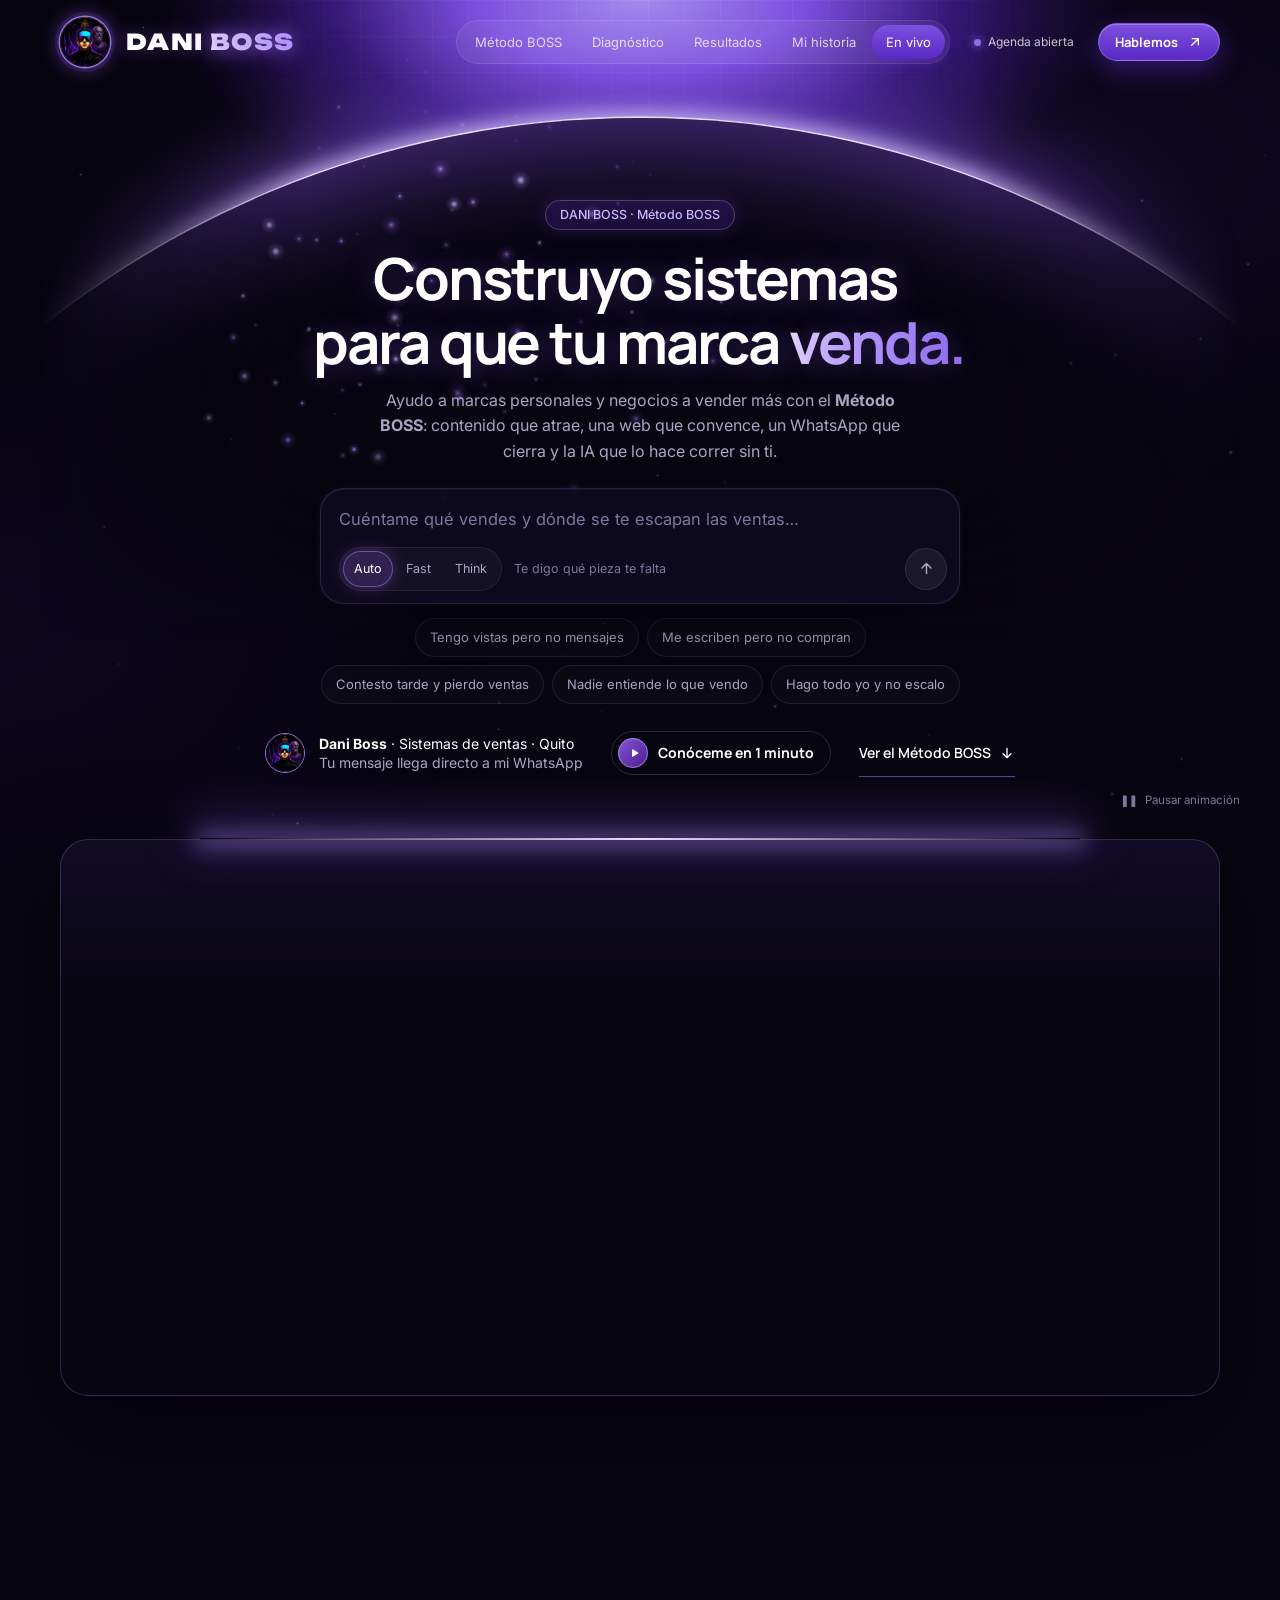
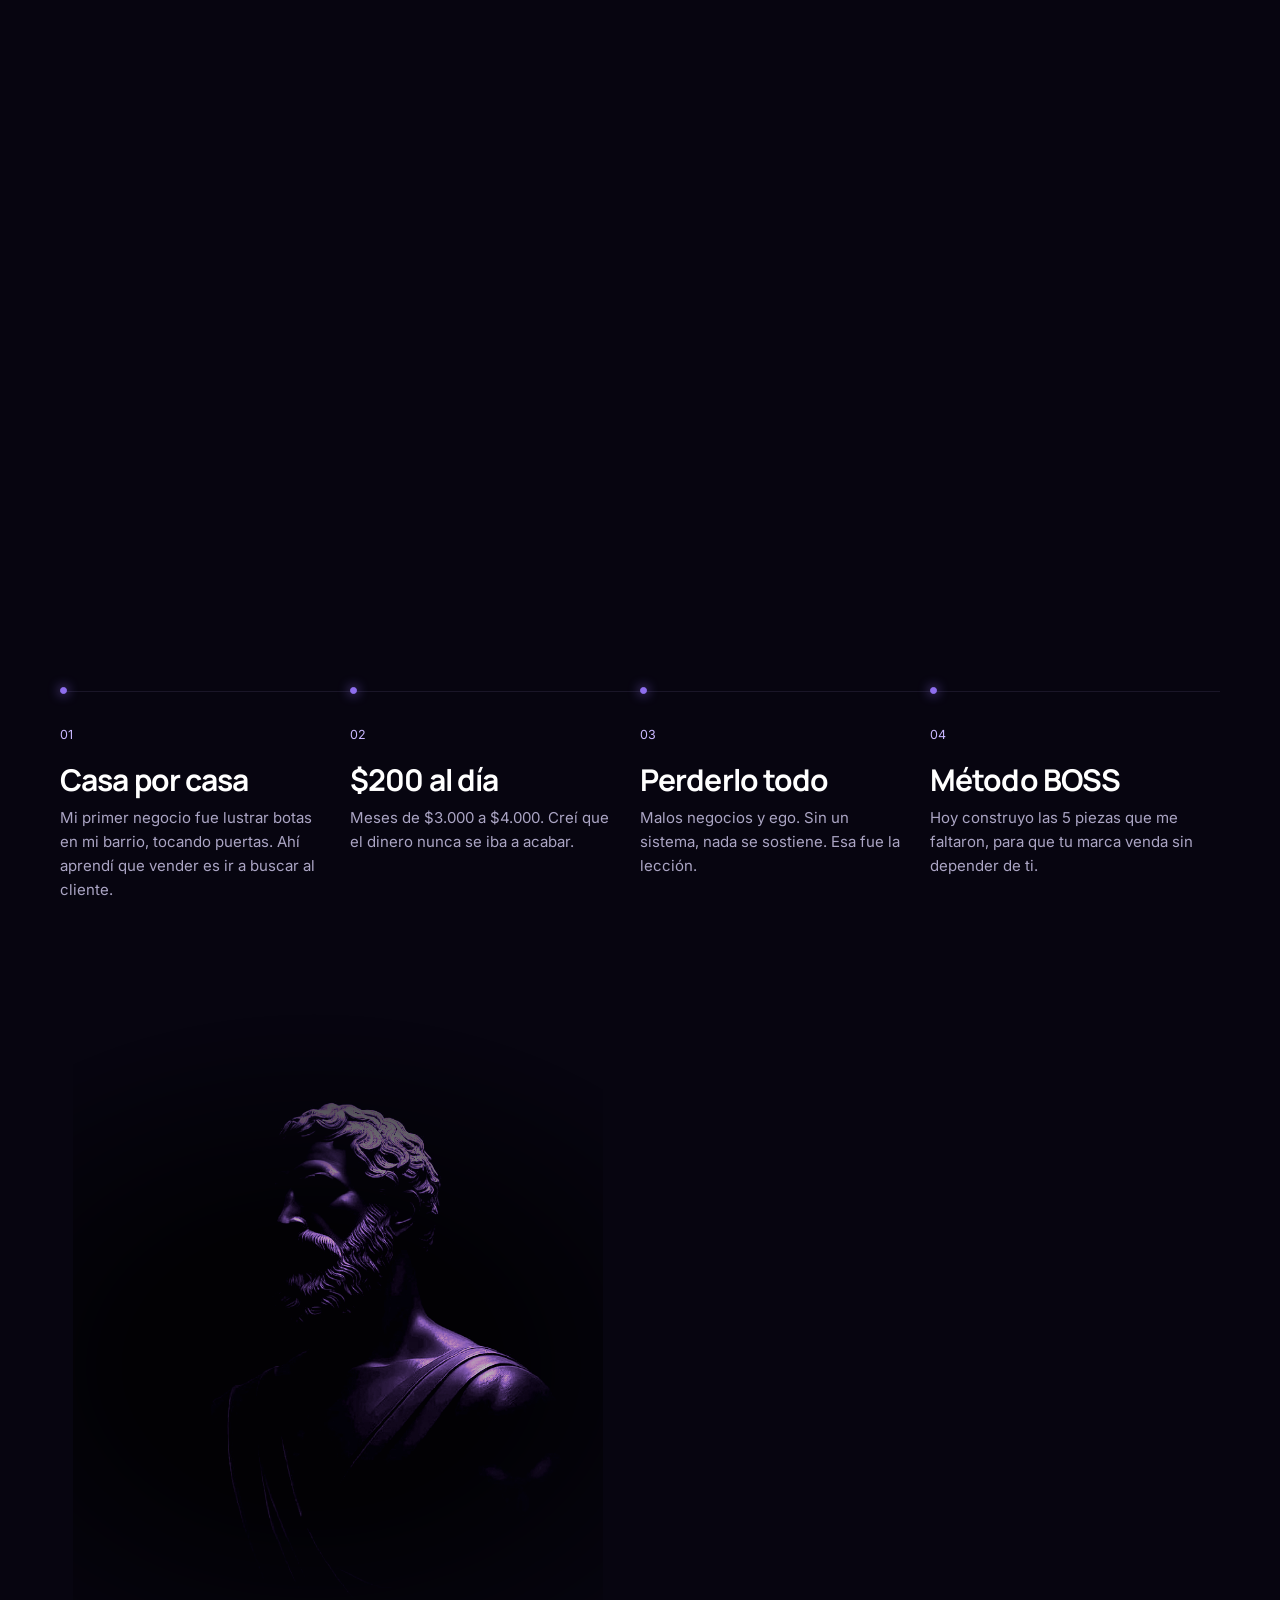
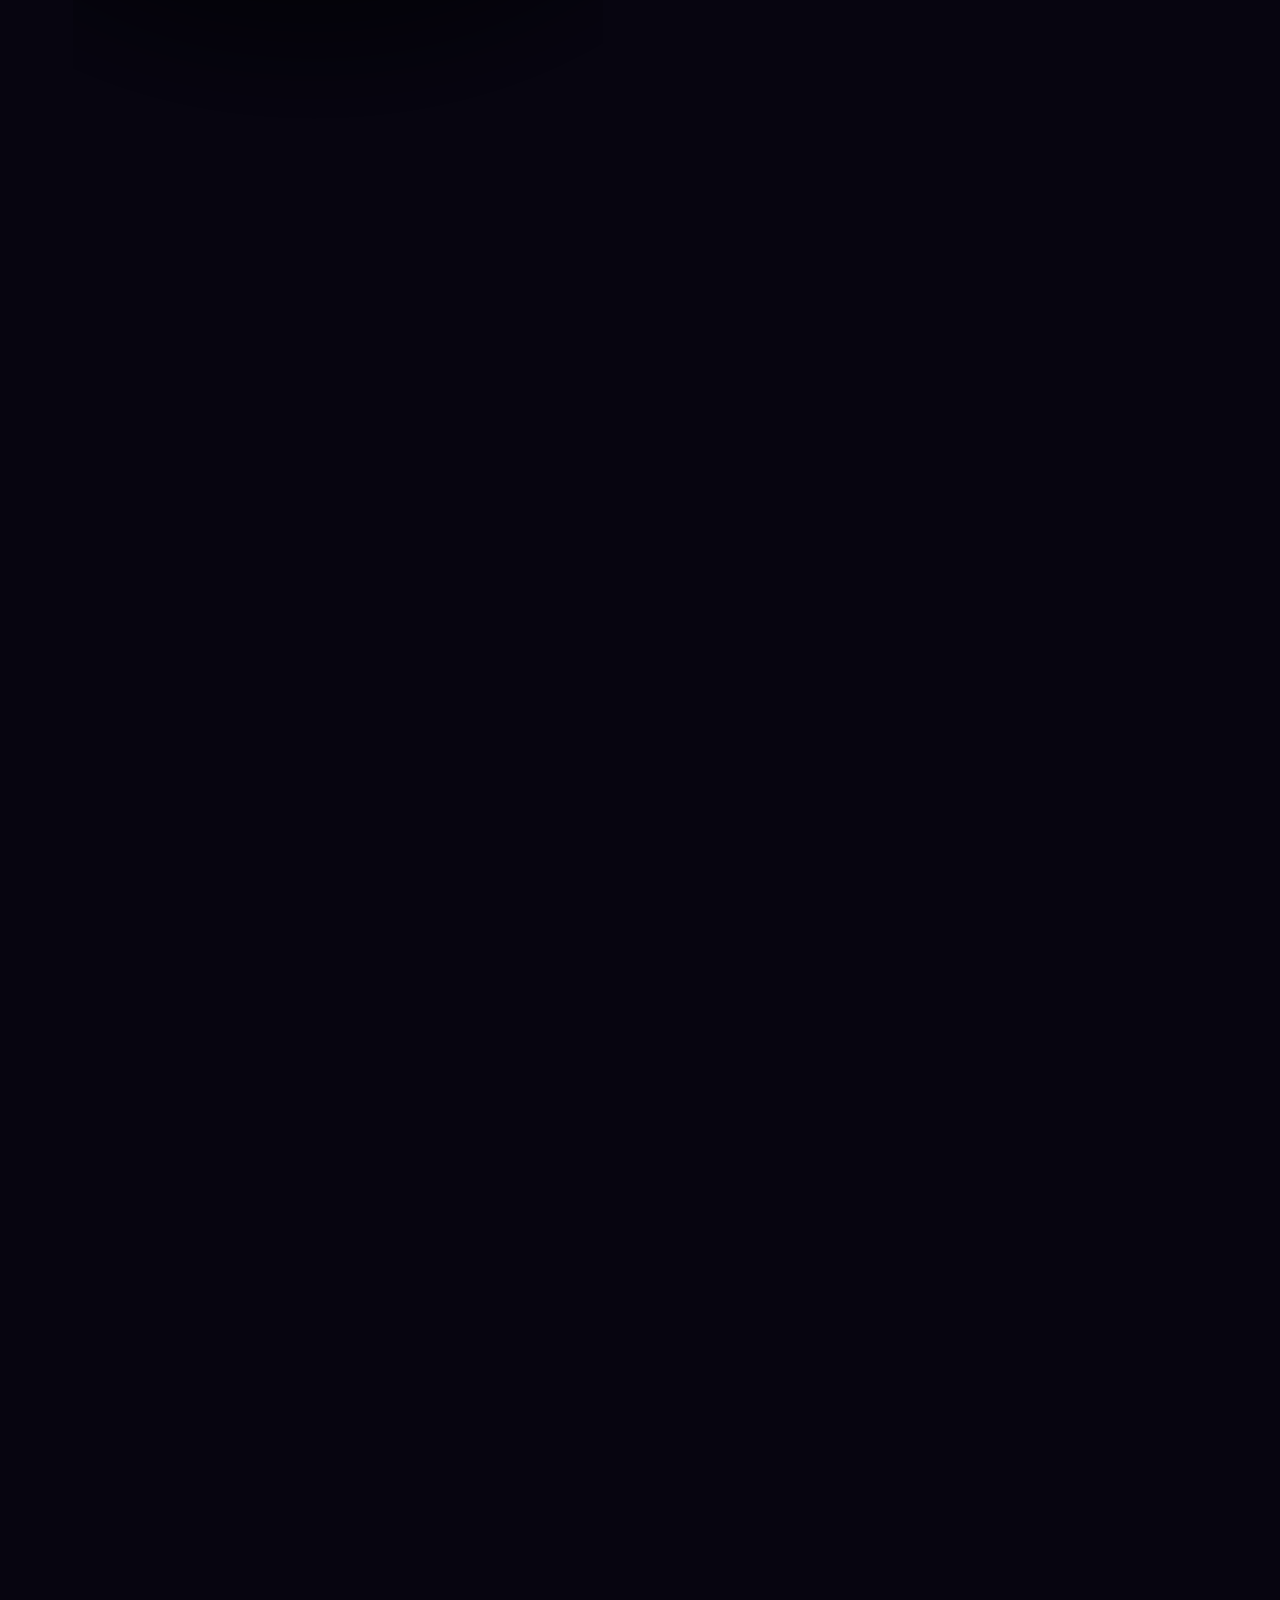
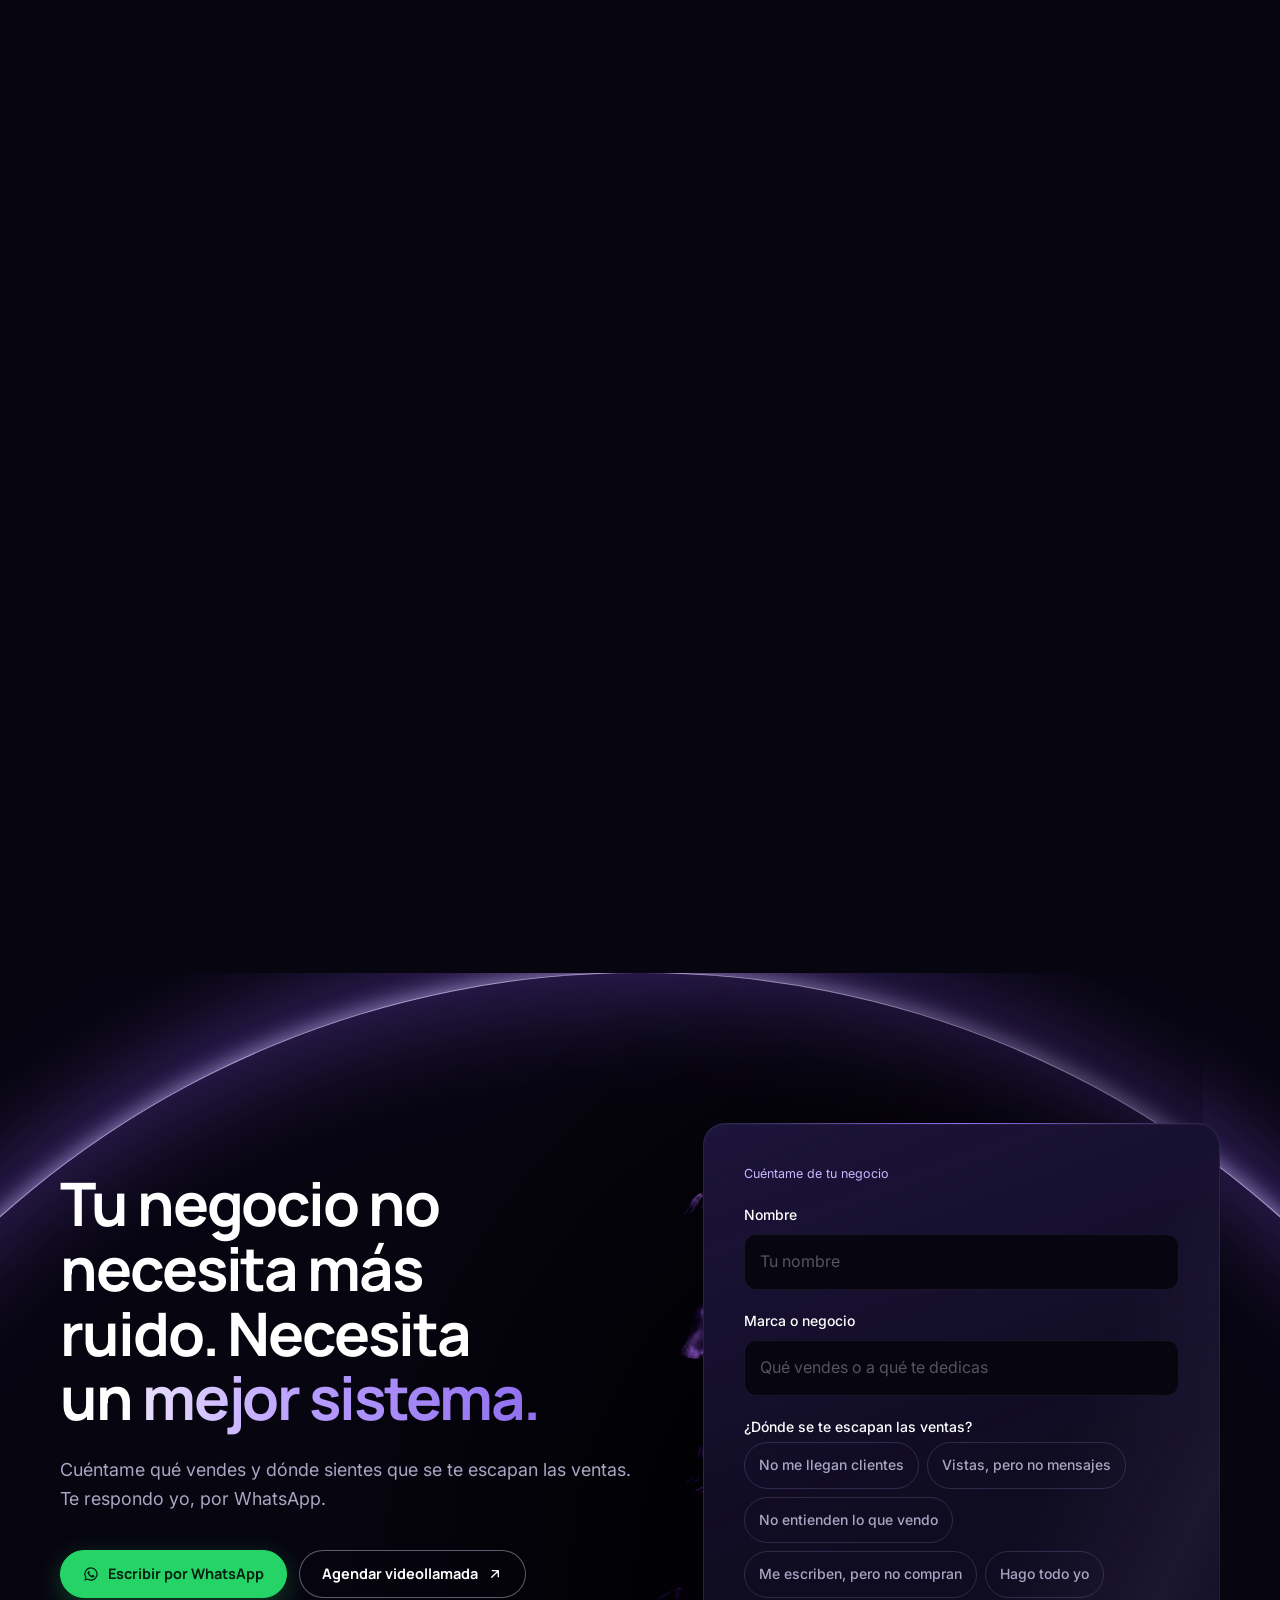
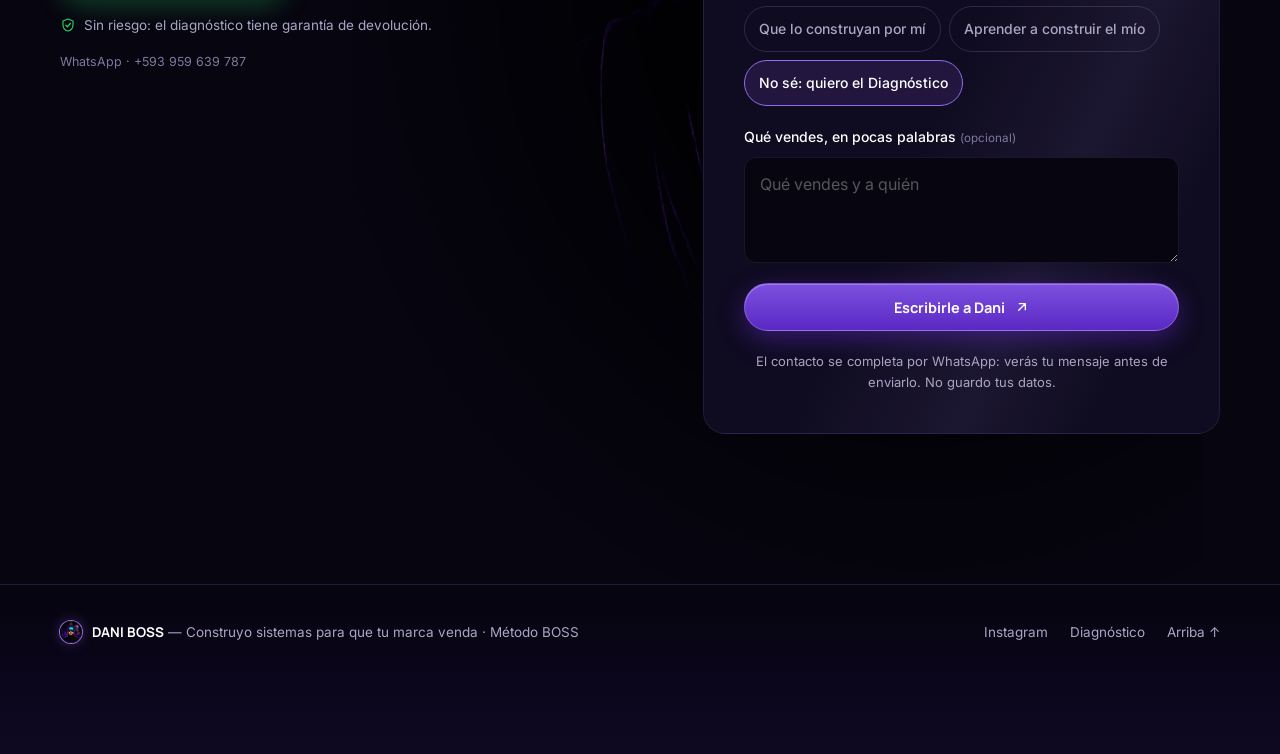
==== commit ed3fbd04: "Landing al nuevo Norte: un solo nicho y Método BOSS - Hero, meta y titulares: construyo sistemas par" ====
--- a/index.html
+++ b/index.html
@@ -3,15 +3,15 @@
 <head>
 <meta charset="UTF-8">
 <meta name="viewport" content="width=device-width, initial-scale=1, viewport-fit=cover">
-<title>DANI BOSS — Marketing, ventas automatizadas, landings, tiendas online y micro apps</title>
-<meta name="description" content="Me cuentas qué está fallando en tu negocio y armo la solución exacta: sistema de marketing, ventas automatizadas, landing page, tienda online o una micro app a tu medida. Ecuador y Latinoamérica.">
-<link rel="canonical" href="https://daniiboss.vercel.app/">
+<title>DANI BOSS — Construyo sistemas para que tu marca venda</title>
+<meta name="description" content="Ayudo a marcas personales y negocios a vender más con el Método BOSS: contenido que atrae, una web que convence, un WhatsApp que cierra y la IA que lo hace correr sin ti. Diagnóstico 1-1 de $33 con garantía. Ecuador y Latinoamérica.">
+<link rel="canonical" href="https://daniiboss.com/">
 <meta name="theme-color" content="#070510">
 <meta property="og:type" content="website">
 <meta property="og:site_name" content="DANI BOSS">
-<meta property="og:title" content="DANI BOSS — Construyo sistemas que hacen crecer marcas">
-<meta property="og:description" content="Estrategia · IA · E-commerce · Web. Fundador de MAGNA 8.">
-<meta property="og:url" content="https://daniiboss.vercel.app/">
+<meta property="og:title" content="DANI BOSS — Construyo sistemas para que tu marca venda">
+<meta property="og:description" content="Método BOSS: 5 piezas para que tu marca venda. Diagnóstico 1-1 de $33 o te devuelvo tu dinero.">
+<meta property="og:url" content="https://daniiboss.com/">
 <meta property="og:image" content="https://daniiboss.vercel.app/assets/dani.jpg">
 <meta name="twitter:card" content="summary_large_image">
 <link rel="icon" type="image/png" href="assets/favicon.png?v=2">
@@ -31,7 +31,7 @@
 <link rel="stylesheet" href="assets/css/site.css">
 <link rel="stylesheet" href="assets/css/violet.css">
 <script type="application/ld+json">
-{"@context":"https://schema.org","@type":"ProfessionalService","name":"DANI BOSS","url":"https://daniiboss.vercel.app/","image":"https://daniiboss.vercel.app/assets/dani.jpg","description":"Sistemas de inteligencia artificial, e-commerce y páginas web que convierten.","areaServed":["EC","Latinoamérica"],"founder":{"@type":"Person","name":"Dani Boss","sameAs":["https://instagram.com/thedaniiboss"]},"sameAs":["https://instagram.com/thedaniiboss"]}
+{"@context":"https://schema.org","@type":"ProfessionalService","name":"DANI BOSS","url":"https://daniiboss.vercel.app/","image":"https://daniiboss.vercel.app/assets/dani.jpg","description":"Sistemas de ventas para marcas personales y negocios: contenido, web, WhatsApp e IA. Método BOSS.","areaServed":["EC","Latinoamérica"],"founder":{"@type":"Person","name":"Dani Boss","sameAs":["https://instagram.com/thedaniiboss"]},"sameAs":["https://instagram.com/thedaniiboss"]}
 </script>
 </head>
 <body>
@@ -58,7 +58,7 @@
   <div class="intro-core">
     <span class="intro-logo" aria-hidden="true"></span>
     <p class="intro-name" aria-label="DANI BOSS"><span class="w1">DANI</span> <span class="w2">BOSS</span></p>
-    <p class="intro-tag">Estrategia. Inteligencia. Sistemas.</p>
+    <p class="intro-tag">Sistemas que venden.</p>
     <button class="intro-enter" id="introEnter" type="button"><span>Entra en mi universo digital</span><i class="intro-prog"><b></b></i></button>
   </div>
   <div class="intro-meta" aria-hidden="true"><span>EC · 0.18°S 78.47°W</span><span id="introClock">00:00:00</span></div>
@@ -70,7 +70,7 @@
   <div class="wrap top-in">
     <a class="brand" href="#main" aria-label="DANI BOSS, inicio"><span class="brand-mark" aria-hidden="true"></span><span>DANI <b>BOSS</b></span></a>
     <nav class="nav" aria-label="Principal">
-      <a href="#diagnostico">Diagnóstico</a><a href="#soluciones">Soluciones</a><a href="#sistema">Sistema</a><a href="#filosofia">Filosofía</a><a href="#proyectos">Proyectos</a><a href="#servicios">Servicios</a>
+      <a href="#sistema">Método BOSS</a><a href="#diagnostico">Diagnóstico</a><a href="#resultados">Resultados</a><a href="#historia">Mi historia</a><a href="#laboratorio">En vivo</a>
     </nav>
     <span class="avail" aria-label="Agenda abierta"><i class="led"></i>Agenda abierta</span>
     <a class="btn btn-sm" href="#contacto">Hablemos <svg class="ic" aria-hidden="true"><use href="#i-arrow"/></svg></a>
@@ -91,16 +91,16 @@
   </div>
   <div class="hero-bg" aria-hidden="true"></div>
   <div class="wrap hero-ai-in">
-    <p class="label rv">DANI BOSS · Intelligence Lab</p>
+    <p class="label rv">DANI BOSS · Método BOSS</p>
     <h1 id="hero-t" class="ai-title">
-      <span class="sr-only">DANI BOSS: construyo la solución que tu negocio necesita: sistemas de marketing, ventas automatizadas, landing pages, tiendas online y micro apps.</span>
-      <span class="ai-rot" id="aiRot" aria-hidden="true">Construyo la solución que tu negocio necesita.</span>
+      <span class="sr-only">DANI BOSS: construyo sistemas para que tu marca venda. Te enseño a construir el tuyo.</span>
+      <span class="ai-rot" id="aiRot" aria-hidden="true">Construyo sistemas para que tu marca venda.</span>
     </h1>
-    <p class="hero-sub ai-sub rv d2">Me cuentas qué falla en tu negocio y armo la solución: marketing, ventas automatizadas, landing, tienda online o una micro app.</p>
+    <p class="hero-sub ai-sub rv d2">Ayudo a marcas personales y negocios a vender más con el <b>Método BOSS</b>: contenido que atrae, una web que convence, un WhatsApp que cierra y la IA que lo hace correr sin ti.</p>
 
     <form class="composer rv d3" id="composer" novalidate>
-      <label class="sr-only" for="cmpIn">Cuéntame tu problema o qué quieres construir</label>
-      <textarea id="cmpIn" rows="1" maxlength="600" placeholder="Cuéntame tu problema o qué quieres construir…" enterkeyhint="send"></textarea>
+      <label class="sr-only" for="cmpIn">Cuéntame qué vendes y dónde sientes que se te escapan las ventas</label>
+      <textarea id="cmpIn" rows="1" maxlength="600" placeholder="Cuéntame qué vendes y dónde se te escapan las ventas…" enterkeyhint="send"></textarea>
       <div class="cps-bar">
         <div class="cps-modes" role="radiogroup" aria-label="Modo de respuesta">
           <button type="button" role="radio" aria-checked="true" data-mode="auto">Auto</button>
@@ -112,17 +112,17 @@
       </div>
     </form>
     <div class="cps-chips rv d3" aria-label="Ideas rápidas">
-      <button type="button">No me llegan clientes</button><button type="button">Contesto tarde y pierdo ventas</button><button type="button">Necesito una landing que venda</button><button type="button">Quiero vender en línea</button><button type="button">Necesito una app para mi negocio</button>
+      <button type="button">Tengo vistas pero no mensajes</button><button type="button">Me escriben pero no compran</button><button type="button">Contesto tarde y pierdo ventas</button><button type="button">Nadie entiende lo que vendo</button><button type="button">Hago todo yo y no escalo</button>
     </div>
 
     <div class="ai-foot rv d3">
-      <div class="hero-sig"><img src="assets/dani.jpg" alt="Dani Boss" width="40" height="40"><p><b>Dani Boss</b> · Fundador de MAGNA 8<br><span>Tu mensaje llega directo a mi WhatsApp</span></p></div>
+      <div class="hero-sig"><img src="assets/dani.jpg" alt="Dani Boss" width="40" height="40"><p><b>Dani Boss</b> · Sistemas de ventas · Quito<br><span>Tu mensaje llega directo a mi WhatsApp</span></p></div>
       <a class="vd-cue" href="#conoceme" data-vd-play><span class="vd-cue-i"><svg class="ic" aria-hidden="true"><use href="#i-play"/></svg></span>Conóceme en 1 minuto</a>
-      <a class="link-btn" href="#soluciones">Ver las 5 soluciones <svg class="ic" aria-hidden="true"><use href="#i-down"/></svg></a>
+      <a class="link-btn" href="#sistema">Ver el Método BOSS <svg class="ic" aria-hidden="true"><use href="#i-down"/></svg></a>
     </div>
   </div>
   <button class="ai-pause mono" id="aiPause" type="button" aria-pressed="false">Pausar animación</button>
-  <a class="scroll-cue mono" href="#soluciones" aria-label="Bajar a la siguiente sección"><i></i>Scroll</a>
+  <a class="scroll-cue mono" href="#conoceme" aria-label="Bajar a la siguiente sección"><i></i>Scroll</a>
 </section>
 
 <!-- ============ CONÓCEME (video) ============ -->
@@ -161,7 +161,7 @@
         <ol class="vd-ch" id="vdCh">
           <li><button type="button" data-t="0"><span class="mono">0:00</span><b>Te robo un minuto</b><i aria-hidden="true"></i></button></li>
           <li><button type="button" data-t="5.9"><span class="mono">0:05</span><b>Quién soy</b><i aria-hidden="true"></i></button></li>
-          <li><button type="button" data-t="14.1"><span class="mono">0:14</span><b>Las 5 soluciones</b><i aria-hidden="true"></i></button></li>
+          <li><button type="button" data-t="14.1"><span class="mono">0:14</span><b>Lo que construyo</b><i aria-hidden="true"></i></button></li>
           <li><button type="button" data-t="50.5"><span class="mono">0:50</span><b>La prueba</b><i aria-hidden="true"></i></button></li>
           <li><button type="button" data-t="60.1"><span class="mono">1:00</span><b>Diagnóstico de $33</b><i aria-hidden="true"></i></button></li>
           <li><button type="button" data-t="70.4"><span class="mono">1:10</span><b>Cómo empezar</b><i aria-hidden="true"></i></button></li>
@@ -174,9 +174,59 @@
     </div>
     </div>
     <div class="trust rv">
-      <p>Proyectos reales que construí</p>
-      <div class="trust-list"><a href="#proyectos">GlassShield</a><a href="#proyectos">MAGNA 8</a><a href="#proyectos">Tania Eventos</a><a href="#proyectos">JHEYC</a></div>
-    </div>
+      <p>Prueba real</p>
+      <div class="trust-list"><a href="#resultados">Clínica: $2K → $80K</a><a href="#resultados">Tatuajes: $20K el primer mes</a><a href="#proyectos">GlassShield</a><a href="#proyectos">Tania Eventos</a><a href="#proyectos">JHEYC</a></div>
+    </div>
+  </div>
+</section>
+
+<!-- ============ PROBLEMA ============ -->
+<section class="sec" id="problema" aria-labelledby="pr-t">
+  <div class="wrap">
+    <div class="sec-head split">
+      <div><p class="idx mono rv">El problema</p><h2 id="pr-t" class="h2 rv d1">No te falta talento.<br>Te falta un <em>sistema.</em></h2></div>
+      <p class="lead rv d2">El contenido te trae mensajes, pero sin sistema se pierden: un chat por aquí, una web por allá, el seguimiento en la memoria. Yo lo sé porque lo perdí todo así. Desliza para ver la diferencia.</p>
+    </div>
+
+    <div class="cmp rv" id="cmp" data-state="a">
+      <div class="cmp-bar">
+        <p class="mono cmp-k"><i class="led led-off"></i><span id="cmpLabel">Estado: sin sistema</span></p>
+        <div class="switch" role="group" aria-label="Comparar escenarios">
+          <button type="button" data-s="a" aria-pressed="true">Sin sistema</button>
+          <button type="button" data-s="b" aria-pressed="false">Con sistema</button>
+          <i class="switch-k" aria-hidden="true"></i>
+        </div>
+      </div>
+      <ul class="cmp-list" aria-live="polite"><li style="--i:0"><span class="mono">Mensajes</span><b class="va">Sin responder por horas</b><b class="vb">Atención automatizada y bien configurada</b></li><li style="--i:1"><span class="mono">Seguimiento</span><b class="va">Cuando alguien se acuerda</b><b class="vb">Estructurado, con fechas y responsables</b></li><li style="--i:2"><span class="mono">Web</span><b class="va">Se visita, pero no convierte</b><b class="vb">Pensada para una acción concreta</b></li><li style="--i:3"><span class="mono">Procesos</span><b class="va">Manuales y repetidos</b><b class="vb">Conectados entre sí</b></li><li style="--i:4"><span class="mono">Resultados</span><b class="va">Sin visibilidad clara</b><b class="vb">Métricas para decidir</b></li></ul>
+    </div>
+    <p class="note mono rv">Un sistema no garantiza ventas: ordena y optimiza el proceso comercial para que cada oportunidad tenga más probabilidad de cerrarse.</p>
+  </div>
+</section>
+
+<!-- ============ SISTEMA ============ -->
+<section class="sec sec-map" id="sistema" aria-labelledby="sm-t">
+  <div class="wrap map-grid">
+    <div>
+      <p class="idx mono rv">Método BOSS</p>
+      <h2 id="sm-t" class="h2 rv d1">Cinco piezas.<br>Una marca que <em>vende.</em></h2>
+      <p class="lead rv d2">El contenido te trae mensajes. Mi sistema los convierte en ventas. Cada pieza resuelve un punto donde se te escapa el cliente, y juntas hacen que tu marca venda sin que estés encima. Toca cada pieza.</p>
+      <p class="note mono rv d3">¿No sabes cuál te falta? <a href="#diagnostico">Ese es el Diagnóstico de $33.</a></p>
+    </div>
+    <div class="sys rv d1" id="sys">
+      <div class="sys-head mono"><span>Método BOSS / 5 piezas</span><span class="mono-hi">Toca un nodo</span></div>
+      <div class="sys-stage">
+        <svg class="sys-lines" viewBox="0 0 400 400" aria-hidden="true">
+          <defs><radialGradient id="coreG"><stop offset="0" stop-color="#8654D6" stop-opacity=".55"/><stop offset="1" stop-color="#8654D6" stop-opacity="0"/></radialGradient></defs>
+          <circle cx="200" cy="200" r="150" class="orbit"/><circle cx="200" cy="200" r="96" class="orbit o2"/>
+          <circle cx="200" cy="200" r="70" fill="url(#coreG)"/>
+          <g id="sysLinks"></g>
+        </svg>
+        <div class="sys-core" aria-hidden="true"><span class="brand-mark lg"></span></div>
+        <div id="sysNodes"></div>
+      </div>
+      <div class="sys-info" aria-live="polite"><span class="mono" id="sysK">01 / ATRAER</span><p id="sysT">Que la gente correcta te descubra: contenido con estrategia y anuncios que traen a quien sí puede comprarte.</p></div>
+    </div>
+  
   </div>
 </section>
 
@@ -224,322 +274,6 @@
   </div>
 </section>
 
-<!-- ============ SOLUCIONES ============ -->
-<section class="sec sec-sol" id="soluciones" aria-labelledby="so-t">
-  <div class="wrap">
-    <div class="sec-head">
-      <p class="idx mono rv">Soluciones</p>
-      <h2 id="so-t" class="h2 rv d1">Tú me cuentas el problema.<br>Yo armo la <em>solución.</em></h2>
-      <p class="lead rv d2">Cada negocio falla en un punto distinto. Elige el tuyo y mira qué te construiría.</p>
-    </div>
-    <div class="sol rv d2">
-      <div class="sol-list" role="tablist" aria-label="¿Cuál es tu problema?">
-        <button class="sol-q" role="tab" id="sq-1" aria-controls="sp-1" aria-selected="true"><span class="sol-orb" aria-hidden="true"><svg><use href="#i-target"/></svg></span><span class="mono">01</span>No me llegan clientes</button>
-        <button class="sol-q" role="tab" id="sq-2" aria-controls="sp-2" aria-selected="false" tabindex="-1"><span class="sol-orb" aria-hidden="true"><svg><use href="#i-chat"/></svg></span><span class="mono">02</span>Me escriben, pero no compran</button>
-        <button class="sol-q" role="tab" id="sq-3" aria-controls="sp-3" aria-selected="false" tabindex="-1"><span class="sol-orb" aria-hidden="true"><svg><use href="#i-page"/></svg></span><span class="mono">03</span>Nadie entiende lo que vendo</button>
-        <button class="sol-q" role="tab" id="sq-4" aria-controls="sp-4" aria-selected="false" tabindex="-1"><span class="sol-orb" aria-hidden="true"><svg><use href="#i-cart"/></svg></span><span class="mono">04</span>Quiero vender mis productos en línea</button>
-        <button class="sol-q" role="tab" id="sq-5" aria-controls="sp-5" aria-selected="false" tabindex="-1"><span class="sol-orb" aria-hidden="true"><svg><use href="#i-grid"/></svg></span><span class="mono">05</span>Necesito algo a la medida</button>
-      </div>
-      <div class="sol-panels">
-        <div class="sol-p" role="tabpanel" id="sp-1" aria-labelledby="sq-1" tabindex="0" data-q="No me llegan clientes" data-sol="Sistema de marketing">
-          <p class="mono sol-k">La solución</p>
-          <h3 class="h3">Sistema de marketing</h3>
-          <p class="lead">Anuncios, contenido y una ruta clara para que te encuentren las personas que sí quieren comprar.</p>
-          <ul class="list"><li>Estrategia de anuncios en Facebook, Instagram y TikTok</li><li>Calendario de contenido que atrae clientes</li><li>Página o perfil que capta datos de contacto</li><li>Métricas para saber qué funciona y qué no</li></ul>
-          <p class="sol-res"><b>Resultado:</b> Te escriben personas interesadas, no curiosos.</p>
-          <div class="sol-ctas"><a class="btn" data-sol-wa href="#contacto">Quiero esta solución <svg class="ic" aria-hidden="true"><use href="#i-arrow"/></svg></a><a class="link-btn" href="#resultados">Ver un caso real <svg class="ic" aria-hidden="true"><use href="#i-arrow"/></svg></a></div>
-        </div>
-        <div class="sol-p" role="tabpanel" id="sp-2" aria-labelledby="sq-2" tabindex="0" data-q="Me escriben, pero no compran" data-sol="Ventas automatizadas" hidden>
-          <p class="mono sol-k">La solución</p>
-          <h3 class="h3">Ventas automatizadas</h3>
-          <p class="lead">Un asistente con IA en tu WhatsApp e Instagram que responde en segundos, califica y hace seguimiento por ti.</p>
-          <ul class="list"><li>Respuesta inmediata, de día y de noche</li><li>Seguimiento automático a quien no compró</li><li>Agenda de citas o llamadas</li><li>Aviso cuando alguien está listo para comprar</li></ul>
-          <p class="sol-res"><b>Resultado:</b> Ningún cliente se queda sin respuesta.</p>
-          <div class="sol-ctas"><a class="btn" data-sol-wa href="#contacto">Quiero esta solución <svg class="ic" aria-hidden="true"><use href="#i-arrow"/></svg></a><a class="link-btn" href="#disciplinas">Ver cómo responde <svg class="ic" aria-hidden="true"><use href="#i-arrow"/></svg></a></div>
-        </div>
-        <div class="sol-p" role="tabpanel" id="sp-3" aria-labelledby="sq-3" tabindex="0" data-q="Nadie entiende lo que vendo" data-sol="Landing page" hidden>
-          <p class="mono sol-k">La solución</p>
-          <h3 class="h3">Landing page</h3>
-          <p class="lead">Una página enfocada en una sola acción: que te escriban, agenden o compren.</p>
-          <ul class="list"><li>Texto que explica tu oferta en segundos</li><li>Diseño pensado para celular</li><li>Botón directo a tu WhatsApp o agenda</li><li>Lista en días, no en meses</li></ul>
-          <p class="sol-res"><b>Resultado:</b> Más gente entiende tu oferta y da el siguiente paso.</p>
-          <div class="sol-ctas"><a class="btn" data-sol-wa href="#contacto">Quiero esta solución <svg class="ic" aria-hidden="true"><use href="#i-arrow"/></svg></a><a class="link-btn" href="https://magna8-landing.vercel.app/" target="_blank" rel="noopener noreferrer">Ver una landing real <svg class="ic" aria-hidden="true"><use href="#i-arrow"/></svg></a></div>
-        </div>
-        <div class="sol-p" role="tabpanel" id="sp-4" aria-labelledby="sq-4" tabindex="0" data-q="Quiero vender mis productos en línea" data-sol="Tienda online" hidden>
-          <p class="mono sol-k">La solución</p>
-          <h3 class="h3">Tienda online</h3>
-          <p class="lead">Catálogo, carrito y cobro con tarjeta, transferencia o contra entrega.</p>
-          <ul class="list"><li>Tienda en Shopify o a medida</li><li>Pagos y envíos configurados</li><li>Página que vende cada producto</li><li>Conexión con tu logística o Dropi</li></ul>
-          <p class="sol-res"><b>Resultado:</b> Vendes las 24 horas sin depender de tu chat.</p>
-          <div class="sol-ctas"><a class="btn" data-sol-wa href="#contacto">Quiero esta solución <svg class="ic" aria-hidden="true"><use href="#i-arrow"/></svg></a><a class="link-btn" href="https://0j1bga-ku.myshopify.com/pages/landing" target="_blank" rel="noopener noreferrer">Ver una tienda real <svg class="ic" aria-hidden="true"><use href="#i-arrow"/></svg></a></div>
-        </div>
-        <div class="sol-p" role="tabpanel" id="sp-5" aria-labelledby="sq-5" tabindex="0" data-q="Necesito algo a la medida" data-sol="Micro app" hidden>
-          <p class="mono sol-k">La solución</p>
-          <h3 class="h3">Micro app</h3>
-          <p class="lead">Una herramienta propia para tu negocio: citas, pedidos, inventario, finanzas o lo que necesites.</p>
-          <ul class="list"><li>Diseñada según tu forma de trabajar</li><li>Funciona desde el celular</li><li>Sin pagar licencias caras cada mes</li><li>Toda tu información en un solo lugar</li></ul>
-          <p class="sol-res"><b>Resultado:</b> Menos Excel y papeles, más control de tu negocio.</p>
-          <div class="sol-ctas"><a class="btn" data-sol-wa href="#contacto">Quiero esta solución <svg class="ic" aria-hidden="true"><use href="#i-arrow"/></svg></a><a class="link-btn" href="/boss/" target="_blank" rel="noopener noreferrer">Probar una demo <svg class="ic" aria-hidden="true"><use href="#i-arrow"/></svg></a></div>
-        </div>
-      </div>
-    </div>
-    <p class="sol-help rv">¿No sabes cuál es la tuya? <a href="#diagnostico">Empieza con el diagnóstico de $33</a> y te digo qué construir primero.</p>
-  </div>
-</section>
-
-<!-- ============ SISTEMA ============ -->
-<section class="sec sec-map" id="sistema" aria-labelledby="sm-t">
-  <div class="wrap map-grid">
-    <div>
-      <p class="idx mono rv">El sistema</p>
-      <h2 id="sm-t" class="h2 rv d1">Seis piezas.<br>Una sola <em>máquina.</em></h2>
-      <p class="lead rv d2">Antes de construir, hago la pregunta correcta: ¿dónde se pierde tu cliente? Después conecto cada pieza para que nadie se quede sin respuesta. Toca cada nodo.</p>
-    </div>
-    <div class="sys rv d1" id="sys">
-      <div class="sys-head mono"><span>Sistema / mapa interactivo</span><span class="mono-hi">Toca un nodo</span></div>
-      <div class="sys-stage">
-        <svg class="sys-lines" viewBox="0 0 400 400" aria-hidden="true">
-          <defs><radialGradient id="coreG"><stop offset="0" stop-color="#8654D6" stop-opacity=".55"/><stop offset="1" stop-color="#8654D6" stop-opacity="0"/></radialGradient></defs>
-          <circle cx="200" cy="200" r="150" class="orbit"/><circle cx="200" cy="200" r="96" class="orbit o2"/>
-          <circle cx="200" cy="200" r="70" fill="url(#coreG)"/>
-          <g id="sysLinks"></g>
-        </svg>
-        <div class="sys-core" aria-hidden="true"><span class="brand-mark lg"></span></div>
-        <div id="sysNodes"></div>
-      </div>
-      <div class="sys-info" aria-live="polite"><span class="mono" id="sysK">01 / CAPTACIÓN</span><p id="sysT">Atrae a las personas correctas: anuncios, contenido y perfiles que llevan tráfico al sistema.</p></div>
-    </div>
-  
-  </div>
-</section>
-
-<!-- ============ PROBLEMA ============ -->
-<section class="sec" id="problema" aria-labelledby="pr-t">
-  <div class="wrap">
-    <div class="sec-head split">
-      <div><p class="idx mono rv">El problema</p><h2 id="pr-t" class="h2 rv d1">No te falta talento.<br>Te falta un <em>sistema.</em></h2></div>
-      <p class="lead rv d2">Muchas marcas pierden oportunidades porque trabajan con herramientas desconectadas: un chat por aquí, una web por allá, el seguimiento en la memoria. Desliza para ver la diferencia.</p>
-    </div>
-
-    <div class="cmp rv" id="cmp" data-state="a">
-      <div class="cmp-bar">
-        <p class="mono cmp-k"><i class="led led-off"></i><span id="cmpLabel">Estado: sin sistema</span></p>
-        <div class="switch" role="group" aria-label="Comparar escenarios">
-          <button type="button" data-s="a" aria-pressed="true">Sin sistema</button>
-          <button type="button" data-s="b" aria-pressed="false">Con sistema</button>
-          <i class="switch-k" aria-hidden="true"></i>
-        </div>
-      </div>
-      <ul class="cmp-list" aria-live="polite"><li style="--i:0"><span class="mono">Mensajes</span><b class="va">Sin responder por horas</b><b class="vb">Atención automatizada y bien configurada</b></li><li style="--i:1"><span class="mono">Seguimiento</span><b class="va">Cuando alguien se acuerda</b><b class="vb">Estructurado, con fechas y responsables</b></li><li style="--i:2"><span class="mono">Web</span><b class="va">Se visita, pero no convierte</b><b class="vb">Pensada para una acción concreta</b></li><li style="--i:3"><span class="mono">Procesos</span><b class="va">Manuales y repetidos</b><b class="vb">Conectados entre sí</b></li><li style="--i:4"><span class="mono">Resultados</span><b class="va">Sin visibilidad clara</b><b class="vb">Métricas para decidir</b></li></ul>
-    </div>
-    <p class="note mono rv">Un sistema no garantiza ventas: ordena y optimiza el proceso comercial para que cada oportunidad tenga más probabilidad de cerrarse.</p>
-  </div>
-</section>
-
-<!-- ============ DISCIPLINAS ============ -->
-<section class="sec" id="disciplinas" aria-labelledby="di-t">
-  <div class="wrap">
-    <div class="sec-head">
-      <p class="idx mono rv">Disciplinas</p>
-      <h2 id="di-t" class="h2 rv d1">Las herramientas detrás<br>de cada <em>solución.</em></h2>
-    </div>
-
-    <div class="tabs rv" role="tablist" aria-label="Disciplinas">
-      <button class="tab" role="tab" id="tab-ia" aria-controls="pn-ia" aria-selected="true"><span class="mono">01</span>Sistemas de IA</button>
-      <button class="tab" role="tab" id="tab-ec" aria-controls="pn-ec" aria-selected="false" tabindex="-1"><span class="mono">02</span>E-commerce</button>
-      <button class="tab" role="tab" id="tab-web" aria-controls="pn-web" aria-selected="false" tabindex="-1"><span class="mono">03</span>Páginas web</button>
-    </div>
-
-    <!-- IA -->
-    <div class="pane" role="tabpanel" id="pn-ia" aria-labelledby="tab-ia" tabindex="0">
-      <div class="pane-copy">
-        <h3 class="h3">Inteligencia que atiende, califica y acompaña.</h3>
-        <p class="lead">Automatizo la parte repetitiva del proceso comercial para que tú te enfoques en cerrar y entregar.</p>
-        <ul class="list">
-          <li>Asistentes de IA para atención y ventas</li><li>Automatizaciones de procesos</li><li>Sistemas de seguimiento de clientes</li>
-          <li>Generación y organización de contenido</li><li>Integraciones con tus herramientas comerciales</li><li>Dashboards y flujos de información</li>
-        </ul>
-        <a class="btn" href="#contacto" data-service="Sistemas de IA">Quiero un sistema de IA <svg class="ic" aria-hidden="true"><use href="#i-arrow"/></svg></a>
-      </div>
-      <div class="demo demo-ia" data-demo="ia">
-        <div class="demo-head mono"><span>Recorrido de una oportunidad</span><button class="demo-play" type="button" data-play>▶ Reproducir</button></div>
-        <ol class="flow" role="list">
-          <li><button type="button" data-step="0"><span class="mono">01</span>Mensaje entrante</button></li>
-          <li><button type="button" data-step="1"><span class="mono">02</span>Análisis</button></li>
-          <li><button type="button" data-step="2"><span class="mono">03</span>Respuesta</button></li>
-          <li><button type="button" data-step="3"><span class="mono">04</span>Calificación</button></li>
-          <li><button type="button" data-step="4"><span class="mono">05</span>Siguiente acción</button></li>
-        </ol>
-        <div class="flow-view" aria-live="polite">
-          <div class="flow-card" data-view="0"><p class="mono">Instagram · 22:41</p><p class="bubble in">Hola, ¿cuánto cuesta una página web para mi negocio?</p><p class="cap">Llega una consulta fuera de horario. Nadie está conectado.</p></div>
-          <div class="flow-card" data-view="1"><p class="mono">Análisis</p><div class="tags"><span>Intención: cotizar</span><span>Servicio: web</span><span>Canal: Instagram</span></div><p class="cap">El sistema identifica qué necesita y qué preguntar.</p></div>
-          <div class="flow-card" data-view="2"><p class="mono">Respuesta · en segundos</p><p class="bubble out">¡Hola! Claro. ¿Qué vendes y qué te gustaría que la gente haga al entrar a tu web?</p><p class="cap">Respuesta inmediata con el tono de tu marca.</p></div>
-          <div class="flow-card" data-view="3"><p class="mono">Calificación</p><div class="meter"><span>Necesidad</span><i style="--w:90%"></i><span>Urgencia</span><i style="--w:70%"></i><span>Presupuesto</span><i style="--w:60%"></i></div><p class="cap">Prioriza a quien está listo para avanzar.</p></div>
-          <div class="flow-card" data-view="4"><p class="mono">Siguiente acción</p><p class="bubble out">Te comparto un horario para una llamada de 15 minutos 📅</p><p class="cap">Agenda o deriva a una persona. Si no responde, entra al seguimiento.</p></div>
-        </div>
-        <p class="demo-foot mono">Demostración ilustrativa</p>
-      </div>
-    </div>
-
-    <!-- E-COMMERCE -->
-    <div class="pane" role="tabpanel" id="pn-ec" aria-labelledby="tab-ec" tabindex="0" hidden>
-      <div class="pane-copy">
-        <h3 class="h3">Del producto al pedido confirmado.</h3>
-        <p class="lead">Construyo la ruta completa de venta online, pensada para comprar desde el celular.</p>
-        <ul class="list">
-          <li>Landing pages para productos</li><li>Tiendas online</li><li>Experiencias de compra optimizadas para móvil</li>
-          <li>Flujos de confirmación de pedidos</li><li>Integración de canales comerciales</li><li>Creativos publicitarios y apoyo en campañas</li>
-        </ul>
-        <a class="btn" href="#contacto" data-service="E-commerce">Quiero vender online <svg class="ic" aria-hidden="true"><use href="#i-arrow"/></svg></a>
-      </div>
-      <div class="demo demo-ec" data-demo="ec">
-        <div class="demo-head mono"><span>Recorrido de compra</span><button class="demo-play" type="button" data-play>▶ Reproducir</button></div>
-        <div class="ec-wrap">
-          <ol class="ec-steps" role="list">
-            <li><button type="button" data-step="0"><span class="mono">01</span>Producto</button></li>
-            <li><button type="button" data-step="1"><span class="mono">02</span>Página</button></li>
-            <li><button type="button" data-step="2"><span class="mono">03</span>Pedido</button></li>
-            <li><button type="button" data-step="3"><span class="mono">04</span>Confirmación</button></li>
-            <li><button type="button" data-step="4"><span class="mono">05</span>Seguimiento</button></li>
-          </ol>
-          <div class="phone" aria-live="polite">
-            <div class="phone-in">
-              <div class="scr" data-view="0"><div class="prod"></div><p class="s-t">Tu producto</p><p class="s-s">Foto, beneficio principal y precio claro.</p></div>
-              <div class="scr" data-view="1"><div class="s-hero"></div><p class="s-t">Landing de producto</p><p class="s-s">Prueba visual, uso, preguntas y un solo botón.</p><span class="s-btn">Comprar ahora</span></div>
-              <div class="scr" data-view="2"><p class="s-t">Pedido</p><span class="s-in">Nombre</span><span class="s-in">Ciudad</span><span class="s-in">Dirección</span><span class="s-btn">Confirmar pedido</span></div>
-              <div class="scr" data-view="3"><p class="s-t">WhatsApp</p><p class="bubble out sm">¡Hola! Recibimos tu pedido. ¿Confirmas la dirección de entrega?</p><p class="bubble in sm">Sí, confirmado ✅</p></div>
-              <div class="scr" data-view="4"><p class="s-t">Seguimiento</p><p class="s-row">● Pedido confirmado</p><p class="s-row">● En camino</p><p class="s-row dim">○ Entregado</p><p class="s-s">Mensajes en cada etapa para reducir rechazos.</p></div>
-            </div>
-          </div>
-        </div>
-        <p class="demo-foot mono">Demostración ilustrativa · no representa ventas reales</p>
-      </div>
-    </div>
-
-    <!-- WEB -->
-    <div class="pane" role="tabpanel" id="pn-web" aria-labelledby="tab-web" tabindex="0" hidden>
-      <div class="pane-copy">
-        <h3 class="h3">Páginas que convierten visitas en oportunidades.</h3>
-        <p class="lead">Dirección de arte, desarrollo y estrategia en una sola pieza. Rápidas, premium y conectadas a WhatsApp.</p>
-        <ul class="list">
-          <li>Landing pages de conversión</li><li>Webs para negocios</li><li>Páginas de marca personal</li>
-          <li>Sitios de presentación de productos</li><li>Experiencias digitales premium</li><li>Integración con WhatsApp y herramientas comerciales</li>
-        </ul>
-        <a class="btn" href="#contacto" data-service="Página web">Quiero mi página web <svg class="ic" aria-hidden="true"><use href="#i-arrow"/></svg></a>
-      </div>
-      <div class="demo demo-web" data-demo="web">
-        <div class="demo-head mono"><span>Construcción por capas</span>
-          <span class="seg" role="group" aria-label="Vista"><button type="button" data-vw="d" aria-pressed="true">Escritorio</button><button type="button" data-vw="m" aria-pressed="false">Móvil</button></span>
-        </div>
-        <div class="build" id="build" data-layer="0">
-          <div class="bw">
-            <div class="bw-bar"><i></i><i></i><i></i><span class="mono">tumarca.com</span></div>
-            <div class="bw-body">
-              <div class="L1 wf wf-nav"></div>
-              <div class="bw-hero">
-                <div class="bw-txt"><div class="L1 wf wf-h"></div><div class="L1 wf wf-h s"></div><p class="L2 tp tp-h">Tu marca,<br>en su mejor versión.</p><p class="L2 tp tp-p">Una página que guía a tu cliente hasta escribirte.</p><span class="L4 ui-btn">Escribir por WhatsApp</span></div>
-                <div class="bw-img"><div class="L1 wf wf-img"></div><div class="L3 im"></div></div>
-              </div>
-              <div class="bw-row"><div class="L1 wf wf-c"></div><div class="L1 wf wf-c"></div><div class="L1 wf wf-c"></div><div class="L3 cards"><span></span><span></span><span></span></div></div>
-            </div>
-          </div>
-        </div>
-        <div class="layers" role="group" aria-label="Capas">
-          <button type="button" data-layer="1">01 Estructura</button><button type="button" data-layer="2">02 Tipografía</button><button type="button" data-layer="3">03 Imagen</button><button type="button" data-layer="4">04 Interacción</button>
-        </div>
-      </div>
-    </div>
-  </div>
-</section>
-
-<!-- ============ LABORATORIO ============ -->
-<section class="sec lab" id="laboratorio" aria-labelledby="lb-t">
-  <div class="bg-soc bg-soc-l" aria-hidden="true"></div>
-  <div class="wrap lab-grid">
-    <div>
-      <p class="idx mono rv">Laboratorio</p>
-      <h2 id="lb-t" class="h2 rv d1">No vendo teoría.<br>Construyo, pruebo y <em>optimizo.</em></h2>
-      <p class="lead rv d2">Uso mis propios proyectos como laboratorio para probar estrategias de marketing, comercio digital e inteligencia artificial antes de llevarlas a una marca.</p>
-      <div class="cycle rv d2" id="cycle" aria-label="Ciclo de trabajo: experimentar, implementar, medir, aprender, optimizar">
-        <span data-c="0">Experimentar</span><span data-c="1">Implementar</span><span data-c="2">Medir</span><span data-c="3">Aprender</span><span data-c="4">Optimizar</span>
-      </div>
-    </div>
-    <div class="console rv d1">
-      <div class="console-head mono"><span><i class="led"></i>lab.daniboss</span><span>privado</span></div>
-      <div class="mods">
-        <article class="mod"><p class="mono">Experimentos</p><h3>Landings de producto</h3><p>Páginas de producto con prueba visual, uso paso a paso y compra directa, como GlassShield.</p><a class="link-btn mod-go" href="https://0j1bga-ku.myshopify.com/pages/landing" target="_blank" rel="noopener noreferrer">Ver GlassShield <svg class="ic" aria-hidden="true"><use href="#i-arrow"/></svg></a></article>
-        <article class="mod mod-demo"><p class="mono">Sistemas</p><h3>BOSS</h3><p>Este es el dashboard que creé para mis finanzas y para organizar mi vida diaria. Lo uso todos los días. <b>Tú también puedes tener uno igual.</b></p><a class="btn btn-demo" href="/boss/" target="_blank" rel="noopener noreferrer"><span class="btn-demo-dot" aria-hidden="true"></span>Ver demo del sistema <svg class="ic" aria-hidden="true"><use href="#i-arrow"/></svg></a></article>
-        <article class="mod"><p class="mono">Implementaciones</p><h3>Guías con IA</h3><p>Al final de la página te dejo <a href="#guias">todas las guías gratis</a> que he creado.</p><a class="link-btn mod-go" href="#guias">Ver las guías <svg class="ic" aria-hidden="true"><use href="#i-arrow"/></svg></a></article>
-        <article class="mod"><p class="mono">Aprendizajes</p><h3>Contenido que educa</h3><p>Enseño en Instagram los sistemas que uso. Lo que la audiencia pregunta define el próximo experimento.</p><a class="link-btn mod-go" data-ig href="https://instagram.com/thedaniiboss" target="_blank" rel="noopener noreferrer">Ver mi Instagram <svg class="ic" aria-hidden="true"><use href="#i-arrow"/></svg></a></article>
-      </div>
-    </div>
-  </div>
-</section>
-
-<!-- ============ FILOSOFÍA ============ -->
-<section class="sec phil" id="filosofia" aria-labelledby="ph-t">
-  <div class="wrap">
-    <div class="sec-head split">
-      <div><p class="idx mono rv">Filosofía</p><h2 id="ph-t" class="h2 rv d1">Mente clásica.<br>Ejecución <em>futurista.</em></h2></div>
-      <p class="lead rv d2">Cinco principios que guían cada sistema que construyo. Pasa el cursor o toca cada panel.</p>
-    </div>
-    <div class="panels rv" id="panels">
-      <button type="button" class="panel-i on" style="--img:url(/assets/bg/soc-dark.jpg);--pos:50% 22%;--zoom:150%"><span class="p-n mono">01</span><span class="p-v">Estrategia</span><span class="p-body"><b>Estrategia antes que ejecución.</b>Primero la pregunta correcta: qué vendes, a quién y qué debe pasar después del clic.</span></button>
-      <button type="button" class="panel-i" style="--img:url(/assets/bg/soc-dark.jpg);--pos:42% 30%;--zoom:190%"><span class="p-n mono">02</span><span class="p-v">Inteligencia</span><span class="p-body"><b>Inteligencia antes que ruido.</b>La IA trabaja en silencio: responde, ordena y libera tu tiempo para lo importante.</span></button>
-      <button type="button" class="panel-i" style="--img:url(/assets/bg/soc-dark.jpg);--pos:60% 38%;--zoom:230%"><span class="p-n mono">03</span><span class="p-v">Autoridad</span><span class="p-body"><b>Autoridad antes que popularidad.</b>No se trata de más seguidores, sino de que te elijan las personas correctas.</span></button>
-      <button type="button" class="panel-i" style="--img:url(/assets/bg/soc-dark.jpg);--pos:35% 18%;--zoom:170%"><span class="p-n mono">04</span><span class="p-v">Sistemas</span><span class="p-body"><b>Sistemas antes que improvisación.</b>Cada pieza conectada: lo que funciona se repite solo, todos los días.</span></button>
-      <button type="button" class="panel-i" style="--img:url(/assets/bg/soc-dark.jpg);--pos:55% 45%;--zoom:260%"><span class="p-n mono">05</span><span class="p-v">Calidad</span><span class="p-body"><b>Calidad antes que cantidad.</b>Pocos clientes, sistemas a medida y una ejecución que se nota.</span></button>
-      </div>
-  </div>
-</section>
-
-<!-- ============ PROYECTOS ============ -->
-<section class="sec" id="proyectos" aria-labelledby="pj-t">
-  <div class="wrap">
-    <div class="sec-head split">
-      <div><p class="idx mono rv">Proyectos</p><h2 id="pj-t" class="h2 rv d1">Experiencias construidas<br>para <em>vender.</em></h2></div>
-      <p class="lead rv d2">Capturas reales de páginas que diseñé y desarrollé. Toca "Visitar página" para abrir cada sitio en vivo, o "Ver capturas" para verlo en escritorio y móvil.</p>
-    </div>
-    <div class="works">
-      <article class="work rv" data-work="glassshield" data-url="https://0j1bga-ku.myshopify.com/pages/landing">
-        <div class="work-img"><img src="assets/work/glassshield.jpg" alt="Captura de la landing de GlassShield" width="1200" height="750" loading="lazy"></div>
-        <div class="work-info"><p class="mono">01 · E-commerce · Producto</p><h3>GlassShield</h3>
-          <dl><dt>Necesidad</dt><dd>Vender un kit removedor de película de aceite para vidrios de auto.</dd><dt>Solución</dt><dd>Landing de producto con demostración, kit, modo de uso, preguntas y compra.</dd></dl>
-          <div class="chips"><span>Landing</span><span>Producto</span><span>Compra directa</span></div>
-          <div class="work-ctas"><a class="btn" href="https://0j1bga-ku.myshopify.com/pages/landing" target="_blank" rel="noopener noreferrer">Visitar página <svg class="ic" aria-hidden="true"><use href="#i-arrow"/></svg></a><button class="link-btn" type="button" data-open="glassshield">Ver capturas <svg class="ic" aria-hidden="true"><use href="#i-arrow"/></svg></button></div></div>
-      </article>
-      <article class="work rv" data-work="magna8" data-url="https://magna8-landing.vercel.app/">
-        <div class="work-img"><img src="assets/work/magna8.jpg" alt="Captura de la landing de la agencia MAGNA 8" width="1200" height="750" loading="lazy"></div>
-        <div class="work-info"><p class="mono">02 · Agencia · Servicios</p><h3>MAGNA 8</h3>
-          <dl><dt>Necesidad</dt><dd>Presentar mi agencia y vender landings con una promesa clara: la ves funcionando en 8 días y, si te gusta, la pagas.</dd><dt>Solución</dt><dd>Landing de servicios con narrativa, proceso en 4 etapas, comparación frente a otras agencias y agenda de llamada.</dd></dl>
-          <div class="chips"><span>Landing</span><span>Agencia</span><span>Agenda</span></div>
-          <div class="work-ctas"><a class="btn" href="https://magna8-landing.vercel.app/" target="_blank" rel="noopener noreferrer">Visitar página <svg class="ic" aria-hidden="true"><use href="#i-arrow"/></svg></a><button class="link-btn" type="button" data-open="magna8">Ver capturas <svg class="ic" aria-hidden="true"><use href="#i-arrow"/></svg></button></div></div>
-      </article>
-      <article class="work rv" data-work="tania" data-url="https://tania-eventos.vercel.app/">
-        <div class="work-img"><img src="assets/work/tania.jpg" alt="Captura de la web de Tania Eventos y Detalles" width="1200" height="750" loading="lazy"></div>
-        <div class="work-info"><p class="mono">03 · Negocio local · Servicios</p><h3>Tania Eventos</h3>
-          <dl><dt>Necesidad</dt><dd>Mostrar catering, decoración de eventos, arreglos florales y detalles personalizados en un solo lugar.</dd><dt>Solución</dt><dd>Web de negocio con el catering como servicio estrella, catálogo por categoría y cotización directa por WhatsApp.</dd></dl>
-          <div class="chips"><span>Web de negocio</span><span>Catálogo</span><span>WhatsApp</span></div>
-          <div class="work-ctas"><a class="btn" href="https://tania-eventos.vercel.app/" target="_blank" rel="noopener noreferrer">Visitar página <svg class="ic" aria-hidden="true"><use href="#i-arrow"/></svg></a><button class="link-btn" type="button" data-open="tania">Ver capturas <svg class="ic" aria-hidden="true"><use href="#i-arrow"/></svg></button></div></div>
-      </article>
-      <article class="work rv" data-work="jheyc" data-url="https://jheyc.netlify.app/">
-        <div class="work-img"><img src="assets/work/jheyc.jpg" alt="Captura de la web del artista JHEYC" width="1200" height="750" loading="lazy"></div>
-        <div class="work-info"><p class="mono">04 · Marca personal · Artista</p><h3>JHEYC</h3>
-          <dl><dt>Necesidad</dt><dd>Lanzar "El Reloj", el nuevo sencillo del EP Sex Time de un artista urbano de Yes Récords.</dd><dt>Solución</dt><dd>Web de lanzamiento con portada, horario de estreno por país, enlaces para escuchar, biografía y booking.</dd></dl>
-          <div class="chips"><span>Lanzamiento</span><span>Música</span><span>Bookings</span></div>
-          <div class="work-ctas"><a class="btn" href="https://jheyc.netlify.app/" target="_blank" rel="noopener noreferrer">Visitar página <svg class="ic" aria-hidden="true"><use href="#i-arrow"/></svg></a><button class="link-btn" type="button" data-open="jheyc">Ver capturas <svg class="ic" aria-hidden="true"><use href="#i-arrow"/></svg></button></div></div>
-      </article>
-    </div>
-  </div>
-</section>
-
-<dialog class="viewer" id="viewer" aria-labelledby="viewerT">
-  <div class="viewer-in">
-    <div class="viewer-head"><h3 id="viewerT">Proyecto</h3><div class="viewer-acts"><a class="btn" id="viewerGo" href="#" target="_blank" rel="noopener noreferrer" hidden>Visitar página <svg class="ic" aria-hidden="true"><use href="#i-arrow"/></svg></a><button type="button" class="viewer-x" id="viewerX" aria-label="Cerrar">✕</button></div></div>
-    <div class="viewer-body"><figure class="vd"><img id="viewerD" alt=""><figcaption class="mono">Escritorio</figcaption></figure><figure class="vm"><img id="viewerM" alt=""><figcaption class="mono">Móvil</figcaption></figure></div>
-  </div>
-</dialog>
-
 <!-- ============ RESULTADOS ============ -->
 <section class="sec" id="resultados" aria-labelledby="rs-t">
   <div class="wrap">
@@ -560,44 +294,112 @@
   </div>
 </section>
 
-<!-- ============ PROCESO ============ -->
-<section class="sec" id="proceso" aria-labelledby="ps-t">
-  <div class="wrap">
-    <div class="sec-head"><p class="idx mono rv">Proceso</p><h2 id="ps-t" class="h2 rv d1">De la estrategia<br>al <em>sistema.</em></h2></div>
-    <ol class="steps" id="steps">
-      <li class="step"><span class="step-n mono">01</span><h3>Diagnóstico</h3><p>Analizo el negocio, la oferta, los procesos comerciales y las oportunidades de mejora.</p></li>
-      <li class="step"><span class="step-n mono">02</span><h3>Arquitectura</h3><p>Defino qué componentes deben construirse y cómo se conectan entre sí.</p></li>
-      <li class="step"><span class="step-n mono">03</span><h3>Implementación</h3><p>Diseño y desarrollo las páginas, herramientas, automatizaciones o experiencias necesarias.</p></li>
-      <li class="step"><span class="step-n mono">04</span><h3>Optimización</h3><p>Reviso el funcionamiento y, cuando hay datos suficientes, identifico qué mejorar.</p></li>
+<!-- ============ MI HISTORIA ============ -->
+<section class="sec" id="historia" aria-labelledby="hs-t">
+  <div class="wrap">
+    <div class="sec-head split">
+      <div><p class="idx mono rv">Mi historia</p><h2 id="hs-t" class="h2 rv d1">Lo perdí todo<br>por no tener un <em>sistema.</em></h2></div>
+      <p class="lead rv d2">Soy Dani, de Santo Domingo. Llegué a ganar $200 al día y lo perdí todo por malos negocios, ego y cero orden. Me levanté construyendo lo que me faltaba: sistemas. Hoy los construyo para marcas personales y negocios, y te enseño a construir el tuyo.</p>
+    </div>
+    <ol class="steps">
+      <li class="step on"><span class="step-n mono">01</span><h3>Casa por casa</h3><p>Mi primer negocio fue lustrar botas en mi barrio, tocando puertas. Ahí aprendí que vender es ir a buscar al cliente.</p></li>
+      <li class="step on"><span class="step-n mono">02</span><h3>$200 al día</h3><p>Meses de $3.000 a $4.000. Creí que el dinero nunca se iba a acabar.</p></li>
+      <li class="step on"><span class="step-n mono">03</span><h3>Perderlo todo</h3><p>Malos negocios y ego. Sin un sistema, nada se sostiene. Esa fue la lección.</p></li>
+      <li class="step on"><span class="step-n mono">04</span><h3>Método BOSS</h3><p>Hoy construyo las 5 piezas que me faltaron, para que tu marca venda sin depender de ti.</p></li>
     </ol>
-  </div>
-</section>
+    <p class="note mono rv">¿Por qué Boss? No es mandar. Es enseñar y liderar desde adelante.</p>
+  </div>
+</section>
+
+<!-- ============ LABORATORIO ============ -->
+<section class="sec lab" id="laboratorio" aria-labelledby="lb-t">
+  <div class="bg-soc bg-soc-l" aria-hidden="true"></div>
+  <div class="wrap lab-grid">
+    <div>
+      <p class="idx mono rv">En vivo</p>
+      <h2 id="lb-t" class="h2 rv d1">No vendo teoría.<br>Lo construyo <em>en vivo.</em></h2>
+      <p class="lead rv d2">Pruebo cada pieza del Método BOSS en mis propios proyectos antes de llevarla a una marca. En Instagram lo muestro en pantalla, en el destacado «En vivo».</p>
+      <div class="cycle rv d2" id="cycle" aria-label="Ciclo de trabajo: experimentar, implementar, medir, aprender, optimizar">
+        <span data-c="0">Experimentar</span><span data-c="1">Implementar</span><span data-c="2">Medir</span><span data-c="3">Aprender</span><span data-c="4">Optimizar</span>
+      </div>
+    </div>
+    <div class="console rv d1">
+      <div class="console-head mono"><span><i class="led"></i>lab.daniboss</span><span>privado</span></div>
+      <div class="mods">
+        <article class="mod"><p class="mono">Pieza 3 · Convencer</p><h3>Páginas que convencen</h3><p>Páginas con prueba visual, preguntas resueltas y una sola acción, como GlassShield.</p><a class="link-btn mod-go" href="https://0j1bga-ku.myshopify.com/pages/landing" target="_blank" rel="noopener noreferrer">Ver GlassShield <svg class="ic" aria-hidden="true"><use href="#i-arrow"/></svg></a></article>
+        <article class="mod mod-demo"><p class="mono">Pieza 5 · Automatizar</p><h3>BOSS</h3><p>El sistema que me construí con IA para mis finanzas y mi día, sin programadores. Lo uso todos los días.</p><a class="btn btn-demo" href="/boss/" target="_blank" rel="noopener noreferrer"><span class="btn-demo-dot" aria-hidden="true"></span>Ver demo del sistema <svg class="ic" aria-hidden="true"><use href="#i-arrow"/></svg></a></article>
+        <article class="mod"><p class="mono">Pieza 2 · Capturar</p><h3>Respuesta al instante</h3><p>Comenta una palabra clave en mis reels y te llega mi mensaje en segundos. Así funciona la pieza que más ventas recupera.</p><a class="link-btn mod-go" data-ig href="https://instagram.com/thedaniiboss" target="_blank" rel="noopener noreferrer">Pruébalo en Instagram <svg class="ic" aria-hidden="true"><use href="#i-arrow"/></svg></a></article>
+        <article class="mod"><p class="mono">Pieza 1 · Atraer</p><h3>Contenido que trae clientes</h3><p>Enseño en Instagram cada pieza del método. Lo que la gente pregunta define lo próximo que construyo.</p><a class="link-btn mod-go" data-ig href="https://instagram.com/thedaniiboss" target="_blank" rel="noopener noreferrer">Ver mi Instagram <svg class="ic" aria-hidden="true"><use href="#i-arrow"/></svg></a></article>
+      </div>
+    </div>
+  </div>
+</section>
+
+<!-- ============ PROYECTOS ============ -->
+<section class="sec" id="proyectos" aria-labelledby="pj-t">
+  <div class="wrap">
+    <div class="sec-head split">
+      <div><p class="idx mono rv">Proyectos</p><h2 id="pj-t" class="h2 rv d1">Piezas que construí<br>para <em>vender.</em></h2></div>
+      <p class="lead rv d2">Capturas reales de páginas que diseñé y desarrollé. Toca "Visitar página" para abrir cada sitio en vivo, o "Ver capturas" para verlo en escritorio y móvil.</p>
+    </div>
+    <div class="works">
+      <article class="work rv" data-work="glassshield" data-url="https://0j1bga-ku.myshopify.com/pages/landing">
+        <div class="work-img"><img src="assets/work/glassshield.jpg" alt="Captura de la landing de GlassShield" width="1200" height="750" loading="lazy"></div>
+        <div class="work-info"><p class="mono">01 · Producto · Convencer</p><h3>GlassShield</h3>
+          <dl><dt>Necesidad</dt><dd>Vender un kit removedor de película de aceite para vidrios de auto.</dd><dt>Solución</dt><dd>Landing de producto con demostración, kit, modo de uso, preguntas y compra.</dd></dl>
+          <div class="chips"><span>Landing</span><span>Producto</span><span>Compra directa</span></div>
+          <div class="work-ctas"><a class="btn" href="https://0j1bga-ku.myshopify.com/pages/landing" target="_blank" rel="noopener noreferrer">Visitar página <svg class="ic" aria-hidden="true"><use href="#i-arrow"/></svg></a><button class="link-btn" type="button" data-open="glassshield">Ver capturas <svg class="ic" aria-hidden="true"><use href="#i-arrow"/></svg></button></div></div>
+      </article>
+      <article class="work rv" data-work="tania" data-url="https://tania-eventos.vercel.app/">
+        <div class="work-img"><img src="assets/work/tania.jpg" alt="Captura de la web de Tania Eventos y Detalles" width="1200" height="750" loading="lazy"></div>
+        <div class="work-info"><p class="mono">02 · Negocio local · Convencer y cerrar</p><h3>Tania Eventos</h3>
+          <dl><dt>Necesidad</dt><dd>Mostrar catering, decoración de eventos, arreglos florales y detalles personalizados en un solo lugar.</dd><dt>Solución</dt><dd>Web de negocio con el catering como servicio estrella, catálogo por categoría y cotización directa por WhatsApp.</dd></dl>
+          <div class="chips"><span>Web de negocio</span><span>Catálogo</span><span>WhatsApp</span></div>
+          <div class="work-ctas"><a class="btn" href="https://tania-eventos.vercel.app/" target="_blank" rel="noopener noreferrer">Visitar página <svg class="ic" aria-hidden="true"><use href="#i-arrow"/></svg></a><button class="link-btn" type="button" data-open="tania">Ver capturas <svg class="ic" aria-hidden="true"><use href="#i-arrow"/></svg></button></div></div>
+      </article>
+      <article class="work rv" data-work="jheyc" data-url="https://jheyc.netlify.app/">
+        <div class="work-img"><img src="assets/work/jheyc.jpg" alt="Captura de la web del artista JHEYC" width="1200" height="750" loading="lazy"></div>
+        <div class="work-info"><p class="mono">03 · Marca personal · Atraer</p><h3>JHEYC</h3>
+          <dl><dt>Necesidad</dt><dd>Lanzar "El Reloj", el nuevo sencillo del EP Sex Time de un artista urbano de Yes Récords.</dd><dt>Solución</dt><dd>Web de lanzamiento con portada, horario de estreno por país, enlaces para escuchar, biografía y booking.</dd></dl>
+          <div class="chips"><span>Lanzamiento</span><span>Música</span><span>Bookings</span></div>
+          <div class="work-ctas"><a class="btn" href="https://jheyc.netlify.app/" target="_blank" rel="noopener noreferrer">Visitar página <svg class="ic" aria-hidden="true"><use href="#i-arrow"/></svg></a><button class="link-btn" type="button" data-open="jheyc">Ver capturas <svg class="ic" aria-hidden="true"><use href="#i-arrow"/></svg></button></div></div>
+      </article>
+    </div>
+  </div>
+</section>
+
+<dialog class="viewer" id="viewer" aria-labelledby="viewerT">
+  <div class="viewer-in">
+    <div class="viewer-head"><h3 id="viewerT">Proyecto</h3><div class="viewer-acts"><a class="btn" id="viewerGo" href="#" target="_blank" rel="noopener noreferrer" hidden>Visitar página <svg class="ic" aria-hidden="true"><use href="#i-arrow"/></svg></a><button type="button" class="viewer-x" id="viewerX" aria-label="Cerrar">✕</button></div></div>
+    <div class="viewer-body"><figure class="vd"><img id="viewerD" alt=""><figcaption class="mono">Escritorio</figcaption></figure><figure class="vm"><img id="viewerM" alt=""><figcaption class="mono">Móvil</figcaption></figure></div>
+  </div>
+</dialog>
 
 <!-- ============ SERVICIOS ============ -->
 <section class="sec" id="servicios" aria-labelledby="sv-t">
   <div class="wrap">
     <div class="sec-head split">
-      <div><p class="idx mono rv">Servicios</p><h2 id="sv-t" class="h2 rv d1">Empieza por lo que<br>tu negocio <em>necesita.</em></h2></div>
-      <p class="lead rv d2">Tres formas de trabajar juntos. Si no sabes cuál es la tuya, empieza por el diagnóstico.</p>
+      <div><p class="idx mono rv">Cómo trabajamos</p><h2 id="sv-t" class="h2 rv d1">Primero el diagnóstico.<br>Después, <em>dos caminos.</em></h2></div>
+      <p class="lead rv d2">Con el Diagnóstico sabes qué pieza te falta. Después decides: aprendes a construir tu sistema conmigo, o lo construimos por ti.</p>
     </div>
     <div class="plans">
       <article class="plan rv">
-        <p class="mono">01</p><h3>Diagnóstico estratégico</h3>
-        <dl><dt>Para quién</dt><dd>Negocios que necesitan saber dónde están perdiendo oportunidades.</dd><dt>Incluye</dt><dd>Revisión de redes, web y anuncios · Plan de acción priorizado · Recomendación del siguiente paso.</dd><dt>Qué esperar</dt><dd>Claridad sobre qué construir primero.</dd><dt>Garantía</dt><dd>Si no te sirve, te devuelvo los $33. Si contratas, se descuentan.</dd></dl>
+        <p class="mono">01 · Empieza aquí</p><h3>Diagnóstico 1-1</h3>
+        <dl><dt>Para quién</dt><dd>Negocios que necesitan saber dónde están perdiendo oportunidades.</dd><dt>Incluye</dt><dd>30 minutos por llamada · Reviso tu Instagram, WhatsApp, web y anuncios · Tu plan por escrito en 48 horas.</dd><dt>Qué esperar</dt><dd>Saber exactamente qué pieza del Método BOSS te falta y qué construir primero.</dd><dt>Garantía</dt><dd>Si no te sirve, te devuelvo los $33. Si contratas, se descuentan.</dd></dl>
         <p class="price"><span class="mono">Desde</span><b data-price="diagnostico">$33</b><small data-price-note="diagnostico">pago único</small></p>
         <a class="btn btn-ghost" href="#diagnostico">Pedir diagnóstico <svg class="ic" aria-hidden="true"><use href="#i-arrow"/></svg></a>
       </article>
       <article class="plan plan-hi rv d1">
-        <p class="mono">02 · Recomendado</p><h3>Construcción de sistemas</h3>
-        <dl><dt>Para quién</dt><dd>Negocios que necesitan páginas, e-commerce o automatizaciones conectadas.</dd><dt>Incluye</dt><dd>La solución que tu negocio necesita: marketing, ventas automatizadas, landing, tienda online o micro app · Conectada y con métricas.</dd><dt>Qué esperar</dt><dd>Un sistema funcionando y conectado a tu proceso de venta.</dd></dl>
+        <p class="mono">02 · Camino A</p><h3>Lo construimos por ti</h3>
+        <dl><dt>Para quién</dt><dd>Marcas personales y negocios que ya venden y quieren el sistema listo.</dd><dt>Incluye</dt><dd>Las piezas del Método BOSS que te faltan, construidas y conectadas · Contrato mínimo de 3 meses.</dd><dt>Qué esperar</dt><dd>Tu sistema funcionando, con métricas para saber qué vende.</dd></dl>
         <p class="price"><span class="mono">Desde</span><b data-price="sistema">$500</b><small data-price-note="sistema">al mes</small></p>
-        <a class="btn" href="#contacto" data-service="Sistemas de IA">Construir mi sistema <svg class="ic" aria-hidden="true"><use href="#i-arrow"/></svg></a>
+        <a class="btn" href="#contacto" data-service="Quiero que lo construyan por mí">Construir mi sistema <svg class="ic" aria-hidden="true"><use href="#i-arrow"/></svg></a>
       </article>
       <article class="plan rv d2">
-        <p class="mono">03</p><h3>Crecimiento y optimización</h3>
-        <dl><dt>Para quién</dt><dd>Marcas que necesitan estrategia amplia y mejora continua.</dd><dt>Incluye</dt><dd>Branding premium · Automatización avanzada · Posicionamiento y contenido.</dd><dt>Qué esperar</dt><dd>Un socio estratégico para crecer con orden.</dd></dl>
-        <p class="price"><span class="mono">Desde</span><b data-price="crecimiento">$1,500</b><small data-price-note="crecimiento">por proyecto</small></p>
-        <a class="btn btn-ghost" href="#contacto" data-service="Estrategia integral">Hablar de crecimiento <svg class="ic" aria-hidden="true"><use href="#i-arrow"/></svg></a>
+        <p class="mono">03 · Camino B</p><h3>Te enseño a construir el tuyo</h3>
+        <dl><dt>Para quién</dt><dd>Quien prefiere aprender a armar su propio sistema, pieza por pieza.</dd><dt>Incluye</dt><dd>Mentoría 1:1 sobre el Método BOSS · Acompañamiento mientras lo construyes.</dd><dt>Qué esperar</dt><dd>Un sistema tuyo, que entiendes y puedes mejorar solo.</dd></dl>
+        <p class="price"><span class="mono">Estado</span><b>Próximamente</b><small>lista de espera</small></p>
+        <a class="btn btn-ghost" href="#contacto" data-service="Quiero aprender a construir el mío">Unirme a la lista <svg class="ic" aria-hidden="true"><use href="#i-arrow"/></svg></a>
       </article>
     </div>
   </div>
@@ -608,12 +410,14 @@
   <div class="wrap faq-grid">
     <div><p class="idx mono rv">Preguntas</p><h2 id="fq-t" class="h2 rv d1">Antes de <em>empezar.</em></h2></div>
     <div class="faq rv">
-      <details><summary>¿Y si no sé qué solución necesito?</summary><div><p>Es lo más normal. Para eso está el diagnóstico de $33: reviso tu negocio, encuentro dónde se te van los clientes y te digo qué construir primero. Sin venderte cosas que no necesitas.</p></div></details>
+      <details><summary>¿Qué es el Método BOSS?</summary><div><p>Son las 5 piezas que hacen que una marca venda: atraer, capturar, convencer, cerrar y automatizar. La mayoría de negocios tiene una o dos. El problema siempre está en la que falta.</p></div></details>
+      <details><summary>¿Y si no sé qué pieza me falta?</summary><div><p>Es lo más normal. Para eso está el diagnóstico de $33: reviso tu negocio, encuentro dónde se te van los clientes y te digo qué construir primero. Sin venderte cosas que no necesitas.</p></div></details>
       <details><summary>¿Y si el diagnóstico no me sirve?</summary><div><p>Te devuelvo los $33. Recibes tu plan escrito y, si sientes que no te ayudé, me escribes en los siguientes 7 días y te devuelvo el dinero ese mismo día, sin preguntas. Y si decides construir tu sistema conmigo, los $33 se descuentan.</p></div></details>
       <details><summary>¿Necesito saber de tecnología?</summary><div><p>No. Yo construyo y conecto todo. Recibes el sistema funcionando y te enseño a usarlo.</p></div></details>
       <details><summary>¿Trabajas solo en Ecuador?</summary><div><p>Trabajo con marcas de Ecuador y Latinoamérica. Todo se maneja online, por WhatsApp y videollamada.</p></div></details>
       <details><summary>¿Cuánto tarda en estar listo?</summary><div><p>Depende del sistema. Una landing o un asistente básico puede estar en días; un sistema completo, en pocas semanas. En el diagnóstico te doy fechas concretas.</p></div></details>
-      <details><summary>¿Puedo empezar solo con una página web o una tienda?</summary><div><p>Sí. Empiezas por la pieza que más necesitas y conectamos el resto después.</p></div></details>
+      <details><summary>¿Es para marcas personales o para negocios?</summary><div><p>Para los dos, siempre que ya vendan algo. Si todavía no tienes negocio, empieza por los recursos gratis del destacado «Gratis» en mi Instagram.</p></div></details>
+      <details><summary>¿Puedo empezar solo con una pieza?</summary><div><p>Sí. Empiezas por la que más ventas te está costando y conectamos el resto después.</p></div></details>
       <details><summary>¿Por qué trabajas con pocos clientes a la vez?</summary><div><p>Porque cada sistema se construye a medida. Prefiero pocos clientes bien atendidos que muchos con un servicio genérico.</p></div></details>
     </div>
   </div>
@@ -627,7 +431,7 @@
     <div class="close-copy">
       <p class="idx mono rv">Hablemos</p>
       <h2 id="cl-t" class="h2 xl rv d1">Tu negocio no necesita más ruido. Necesita un <em>mejor sistema.</em></h2>
-      <p class="lead rv d2">Cuéntame qué estás construyendo y encontraremos la forma de convertirlo en una experiencia digital más inteligente, eficiente y preparada para crecer.</p>
+      <p class="lead rv d2">Cuéntame qué vendes y dónde sientes que se te escapan las ventas. Te respondo yo, por WhatsApp.</p>
       <div class="close-ctas rv d3">
         <a class="btn btn-wa" data-wa="closing" href="#" target="_blank" rel="noopener noreferrer"><svg class="ic" aria-hidden="true"><use href="#i-wa"/></svg>Escribir por WhatsApp</a>
         <a class="btn btn-ghost" data-calendly href="#" target="_blank" rel="noopener noreferrer">Agendar videollamada <svg class="ic" aria-hidden="true"><use href="#i-arrow"/></svg></a>
@@ -637,21 +441,23 @@
     </div>
 
     <form class="form rv d1" id="form" novalidate aria-labelledby="form-t">
-      <p class="mono" id="form-t">Hablemos de tu proyecto</p>
+      <p class="mono" id="form-t">Cuéntame de tu negocio</p>
       <div class="field"><label for="f-name">Nombre</label><input id="f-name" name="nombre" autocomplete="name" placeholder="Tu nombre" required><p class="err" id="e-name">Escribe tu nombre.</p></div>
       <div class="field"><label for="f-biz">Marca o negocio</label><input id="f-biz" name="negocio" autocomplete="organization" placeholder="Qué vendes o a qué te dedicas" required><p class="err" id="e-biz">Cuéntame qué es tu negocio.</p></div>
-      <fieldset class="field"><legend>Servicio de interés</legend>
+      <fieldset class="field"><legend>¿Dónde se te escapan las ventas?</legend>
         <div class="chips-in" id="svcChips">
-          <label><input type="radio" name="servicio" value="Sistema de marketing"><span>Sistema de marketing</span></label>
-          <label><input type="radio" name="servicio" value="Ventas automatizadas"><span>Ventas automatizadas</span></label>
-          <label><input type="radio" name="servicio" value="Landing page"><span>Landing page</span></label>
-          <label><input type="radio" name="servicio" value="Tienda online"><span>Tienda online</span></label>
-          <label><input type="radio" name="servicio" value="Micro app"><span>Micro app</span></label>
-          <label><input type="radio" name="servicio" value="Necesito orientación" checked><span>Necesito orientación</span></label>
+          <label><input type="radio" name="servicio" value="Atraer: no me llegan clientes"><span>No me llegan clientes</span></label>
+          <label><input type="radio" name="servicio" value="Capturar: tengo vistas pero no mensajes"><span>Vistas, pero no mensajes</span></label>
+          <label><input type="radio" name="servicio" value="Convencer: no confían o no entienden lo que vendo"><span>No entienden lo que vendo</span></label>
+          <label><input type="radio" name="servicio" value="Cerrar: me escriben pero no compran"><span>Me escriben, pero no compran</span></label>
+          <label><input type="radio" name="servicio" value="Automatizar: hago todo yo"><span>Hago todo yo</span></label>
+          <label><input type="radio" name="servicio" value="Quiero que lo construyan por mí"><span>Que lo construyan por mí</span></label>
+          <label><input type="radio" name="servicio" value="Quiero aprender a construir el mío"><span>Aprender a construir el mío</span></label>
+          <label><input type="radio" name="servicio" value="No sé, quiero el Diagnóstico" checked><span>No sé: quiero el Diagnóstico</span></label>
         </div>
       </fieldset>
-      <div class="field"><label for="f-desc">Tu proyecto, en pocas palabras <small>(opcional)</small></label><textarea id="f-desc" name="descripcion" rows="3" maxlength="500" placeholder="Qué quieres lograr"></textarea></div>
-      <button class="btn btn-full" type="submit">Hablemos de tu proyecto <svg class="ic" aria-hidden="true"><use href="#i-arrow"/></svg></button>
+      <div class="field"><label for="f-desc">Qué vendes, en pocas palabras <small>(opcional)</small></label><textarea id="f-desc" name="descripcion" rows="3" maxlength="500" placeholder="Qué vendes y a quién"></textarea></div>
+      <button class="btn btn-full" type="submit">Escribirle a Dani <svg class="ic" aria-hidden="true"><use href="#i-arrow"/></svg></button>
       <p class="form-note">El contacto se completa por WhatsApp: verás tu mensaje antes de enviarlo. No guardo tus datos.</p>
 
       <div class="preview" id="preview" hidden tabindex="-1">
@@ -663,38 +469,12 @@
   </div>
 </section>
 
-<!-- ============ GUÍAS GRATIS ============ -->
-<section class="sec sec-guides" id="guias" aria-labelledby="gg-t">
-  <div class="wrap">
-    <div class="sec-head split">
-      <div><p class="idx mono rv">Guías gratis</p><h2 id="gg-t" class="h2 rv d1">Empieza hoy,<br><em>sin pagar nada.</em></h2></div>
-      <p class="lead rv d2">Las mismas guías que entrego por Instagram y WhatsApp. Paso a paso, con plantillas listas para copiar.</p>
-    </div>
-    <div class="plans guides">
-      <article class="plan plan-hi rv">
-        <p class="mono">01 · Nuevo</p><h3>Plan Anti-Fugas</h3>
-        <dl><dt>Qué es</dt><dd>Un test de 5 preguntas para descubrir por dónde se te van los clientes.</dd><dt>Incluye</dt><dd>Tu resultado al instante · Cómo tapar cada fuga · Mensajes de bienvenida y seguimiento listos.</dd></dl>
-        <a class="btn" href="/fugas">Hacer el test <svg class="ic" aria-hidden="true"><use href="#i-arrow"/></svg></a>
-      </article>
-      <article class="plan rv d1">
-        <p class="mono">02</p><h3>5 sistemas de IA</h3>
-        <dl><dt>Qué es</dt><dd>Los 5 sistemas que convierten un negocio en una máquina de ventas.</dd><dt>Incluye</dt><dd>Checklist por sistema · Herramientas exactas · Orden recomendado para montarlos.</dd></dl>
-        <a class="btn btn-ghost" href="/guia">Ver la guía <svg class="ic" aria-hidden="true"><use href="#i-arrow"/></svg></a>
-      </article>
-      <article class="plan rv d2">
-        <p class="mono">03</p><h3>5 proyectos con Claude</h3>
-        <dl><dt>Qué es</dt><dd>5 proyectos que puedes crear con Claude en un fin de semana, sin programar.</dd><dt>Incluye</dt><dd>Paso a paso · Prompts listos para copiar · Organizador, segundo cerebro y más.</dd></dl>
-        <a class="btn btn-ghost" href="/claude">Ver la guía <svg class="ic" aria-hidden="true"><use href="#i-arrow"/></svg></a>
-      </article>
-    </div>
-  </div>
-</section>
 </main>
 
 <footer class="foot">
   <div class="wrap foot-in">
-    <p><span class="brand-mark sm" aria-hidden="true"></span><b>DANI BOSS</b> — Estrategia · IA · E-commerce · Web · Fundador de MAGNA 8</p>
-    <nav aria-label="Enlaces"><a data-ig href="#" target="_blank" rel="noopener noreferrer">Instagram</a><a href="#guias">Guías gratis</a><a href="#main">Arriba ↑</a></nav>
+    <p><span class="brand-mark sm" aria-hidden="true"></span><b>DANI BOSS</b> — Construyo sistemas para que tu marca venda · Método BOSS</p>
+    <nav aria-label="Enlaces"><a data-ig href="#" target="_blank" rel="noopener noreferrer">Instagram</a><a href="#diagnostico">Diagnóstico</a><a href="#main">Arriba ↑</a></nav>
   </div>
 </footer>
 
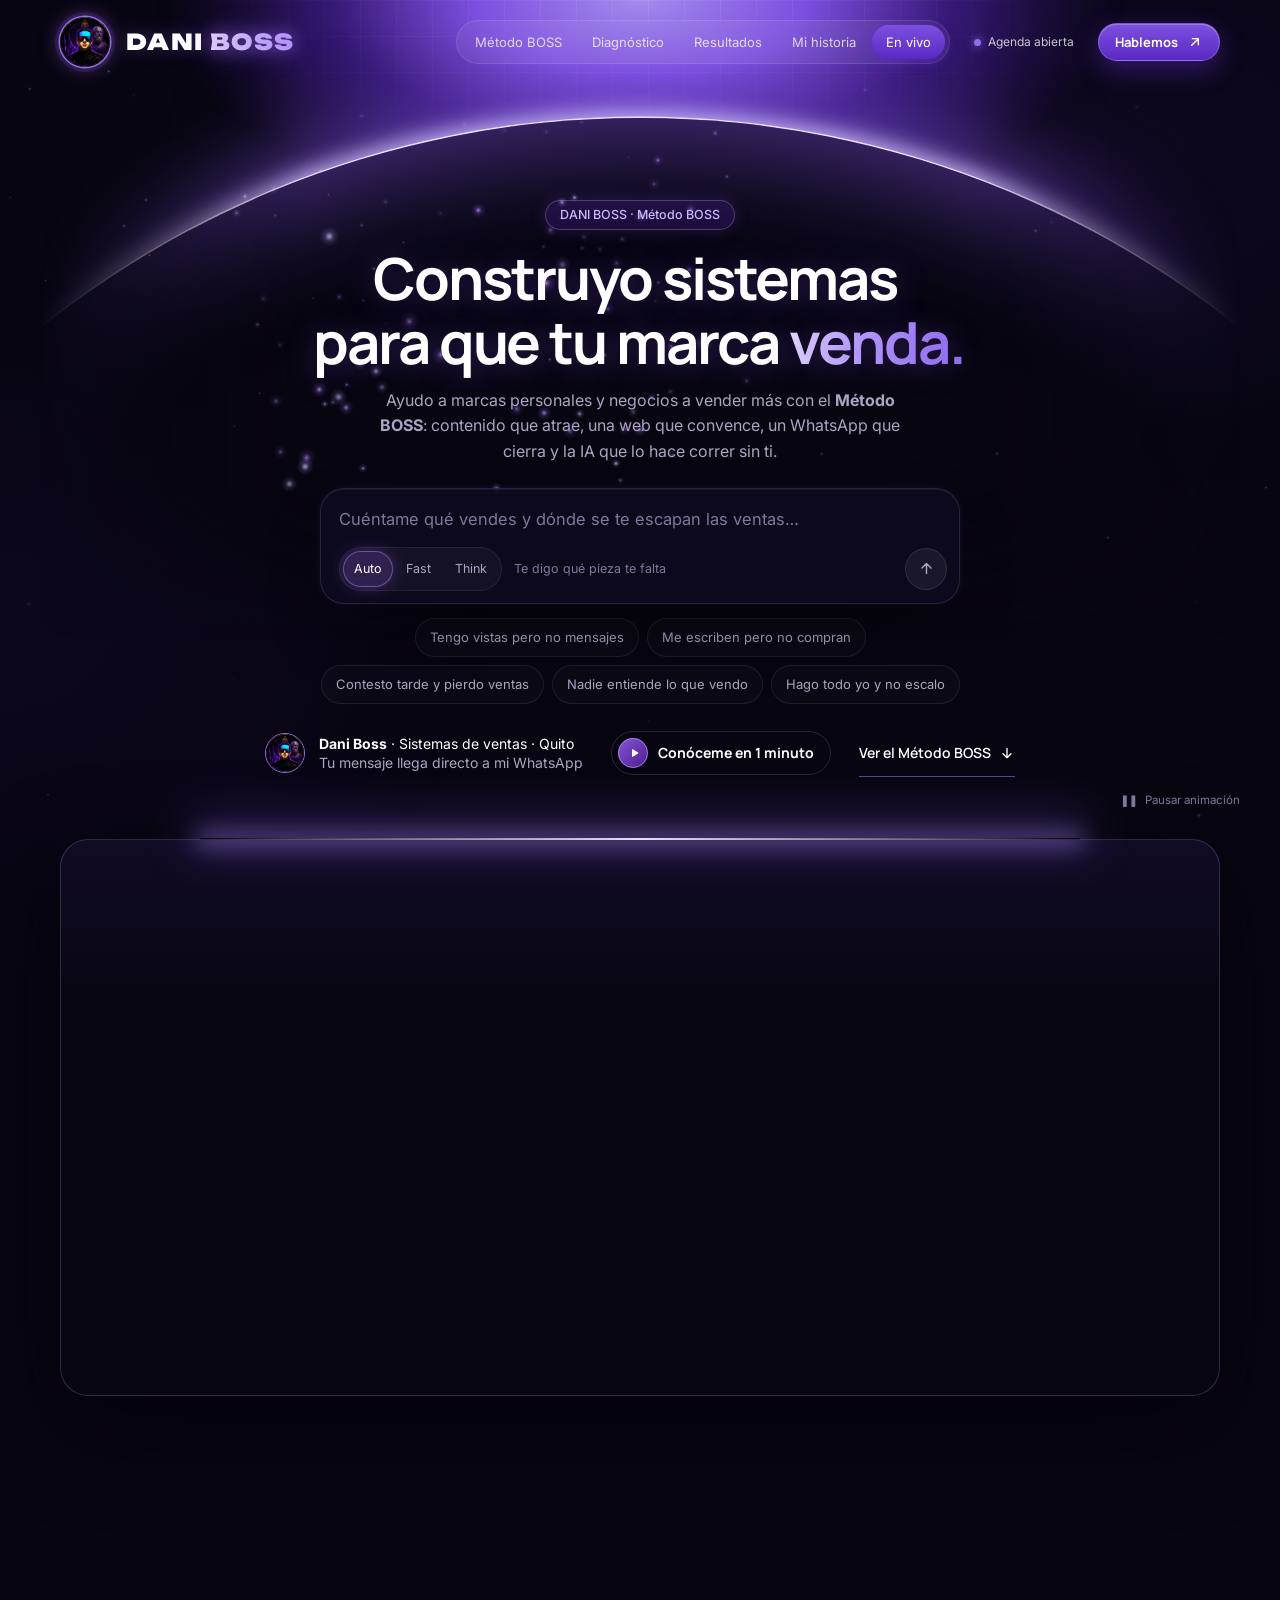
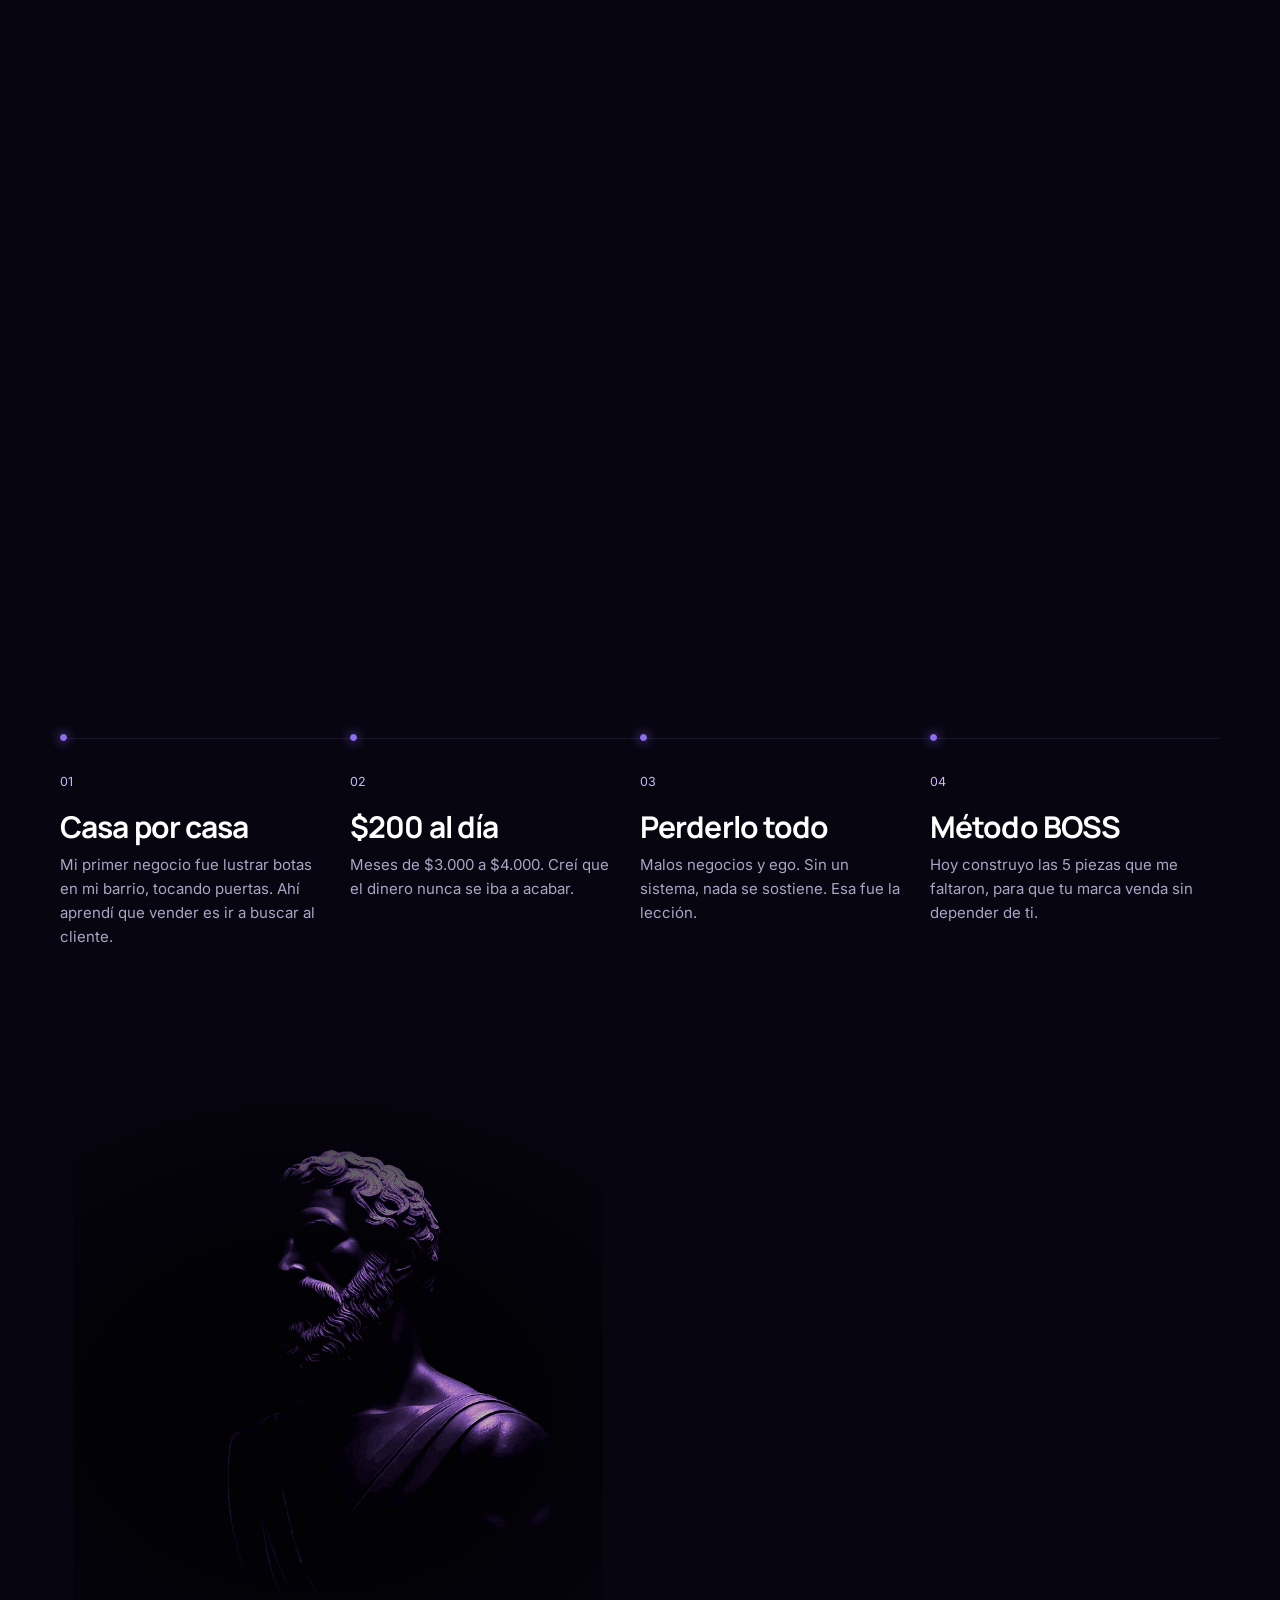
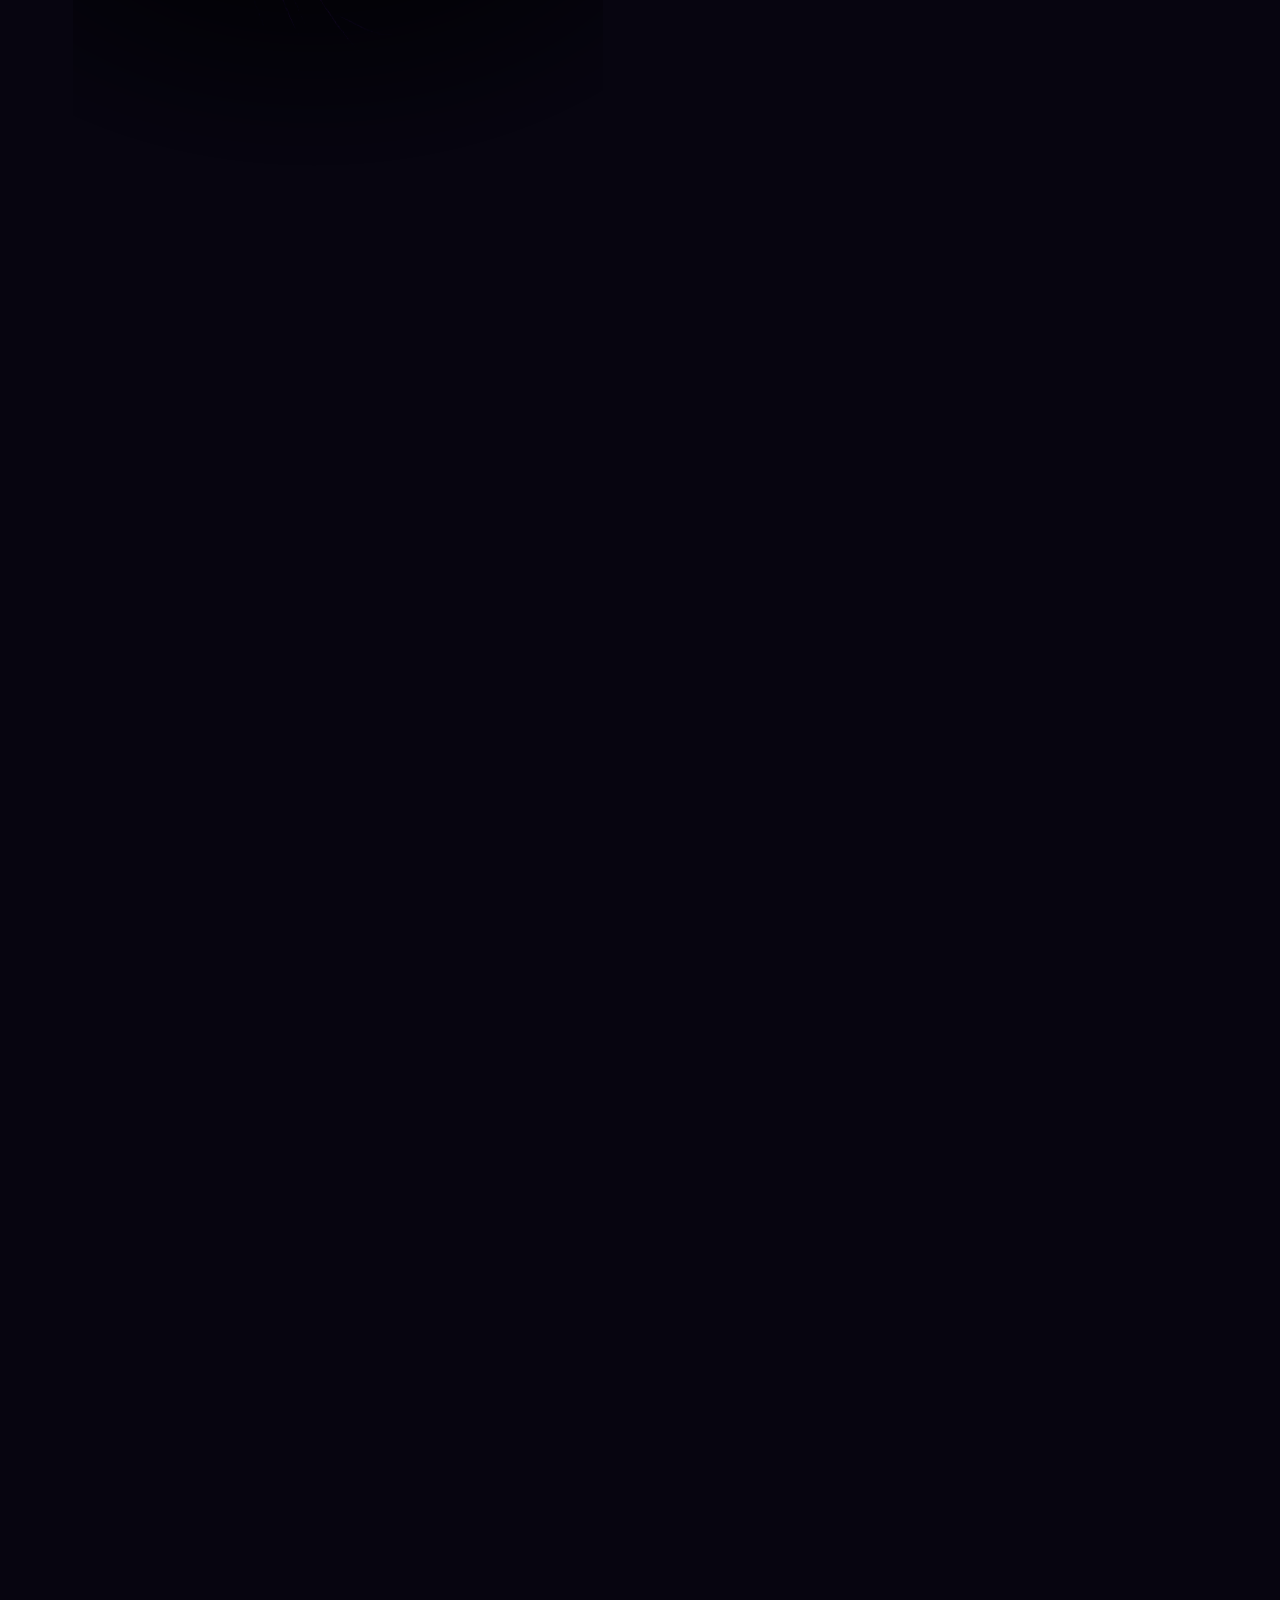
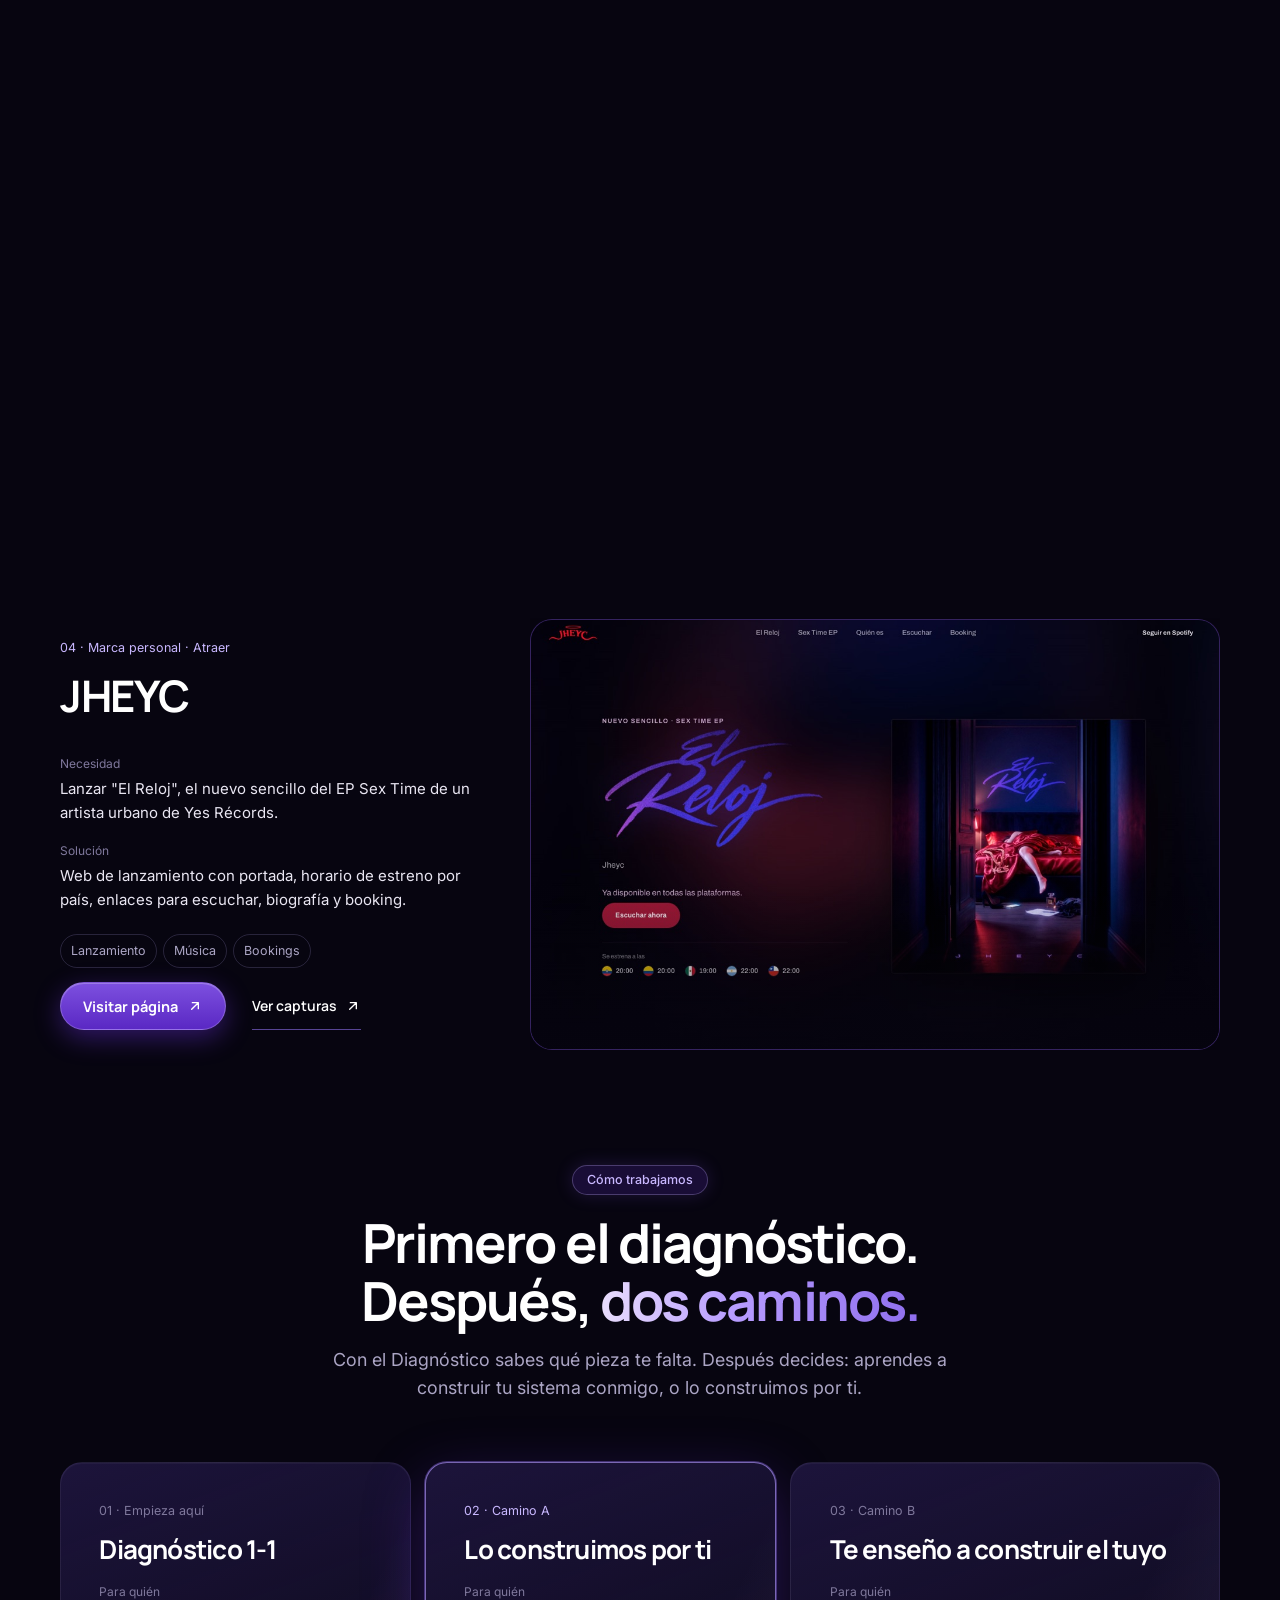
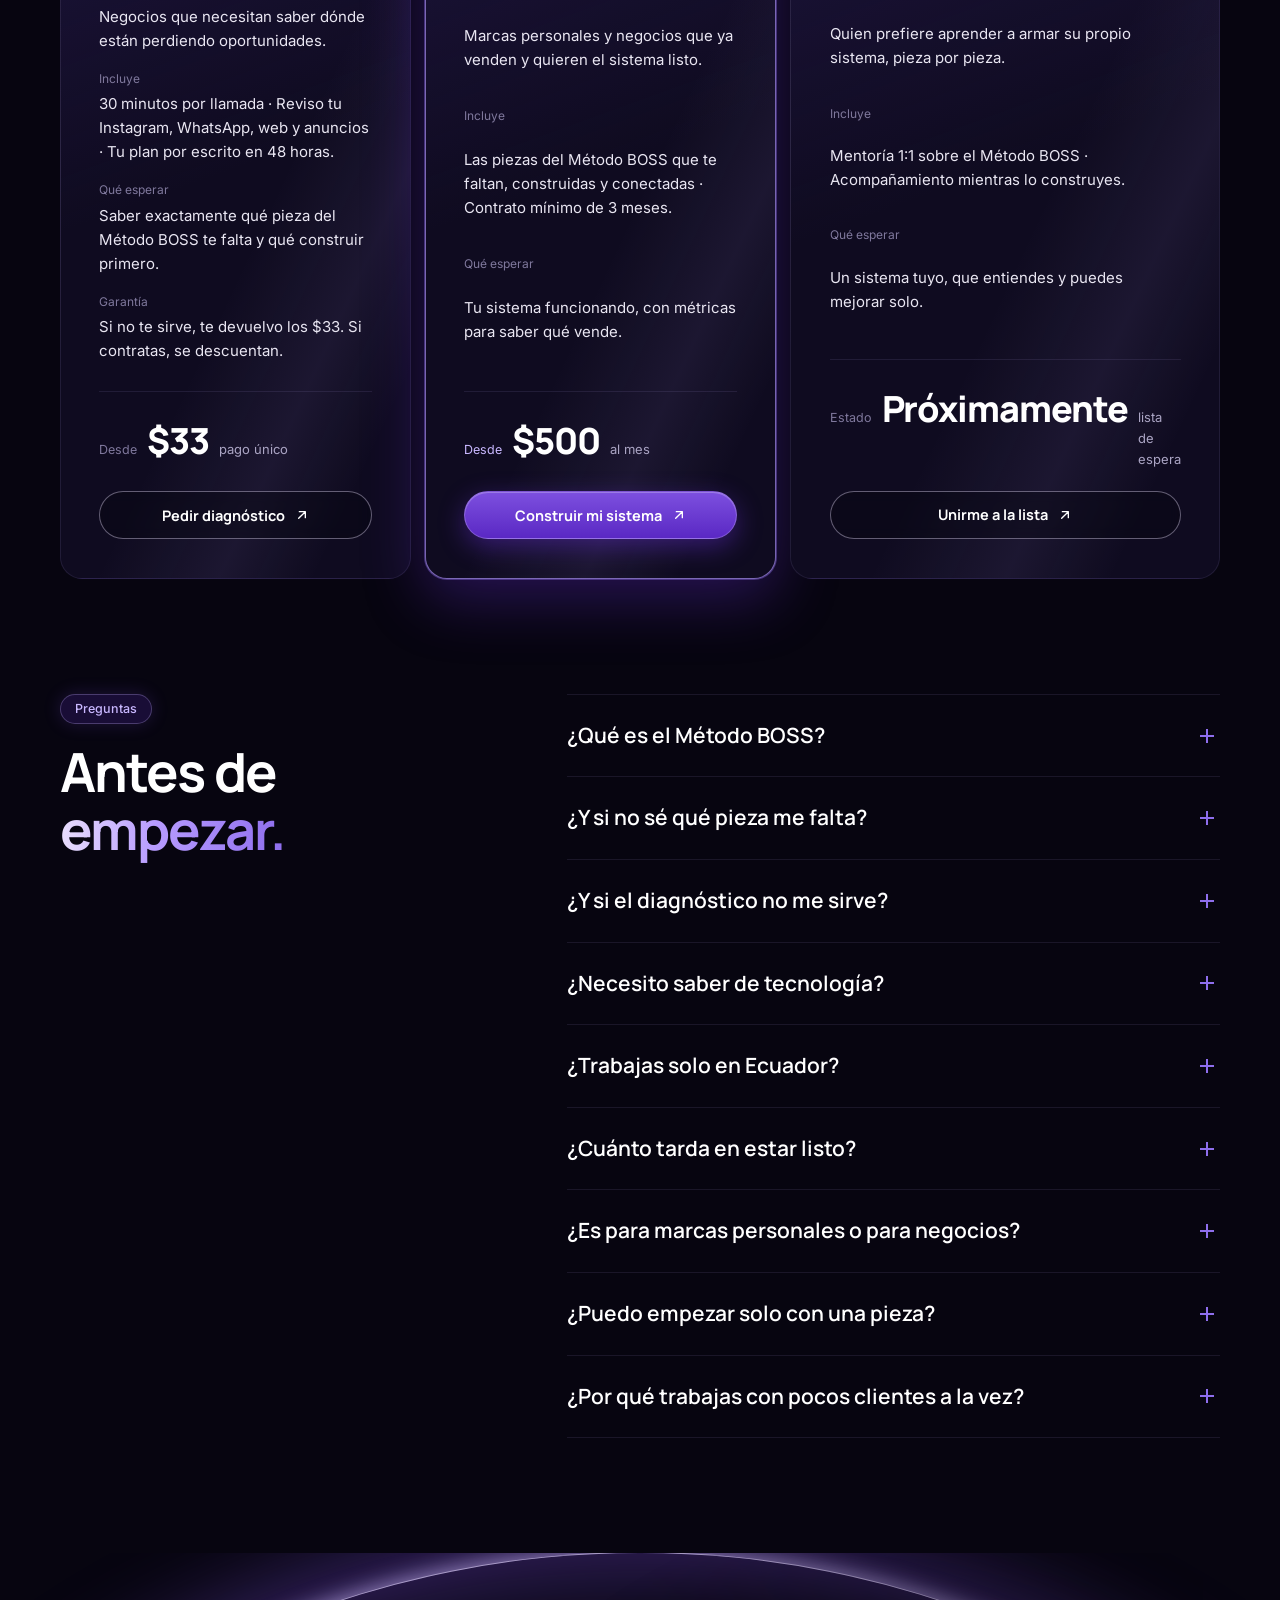
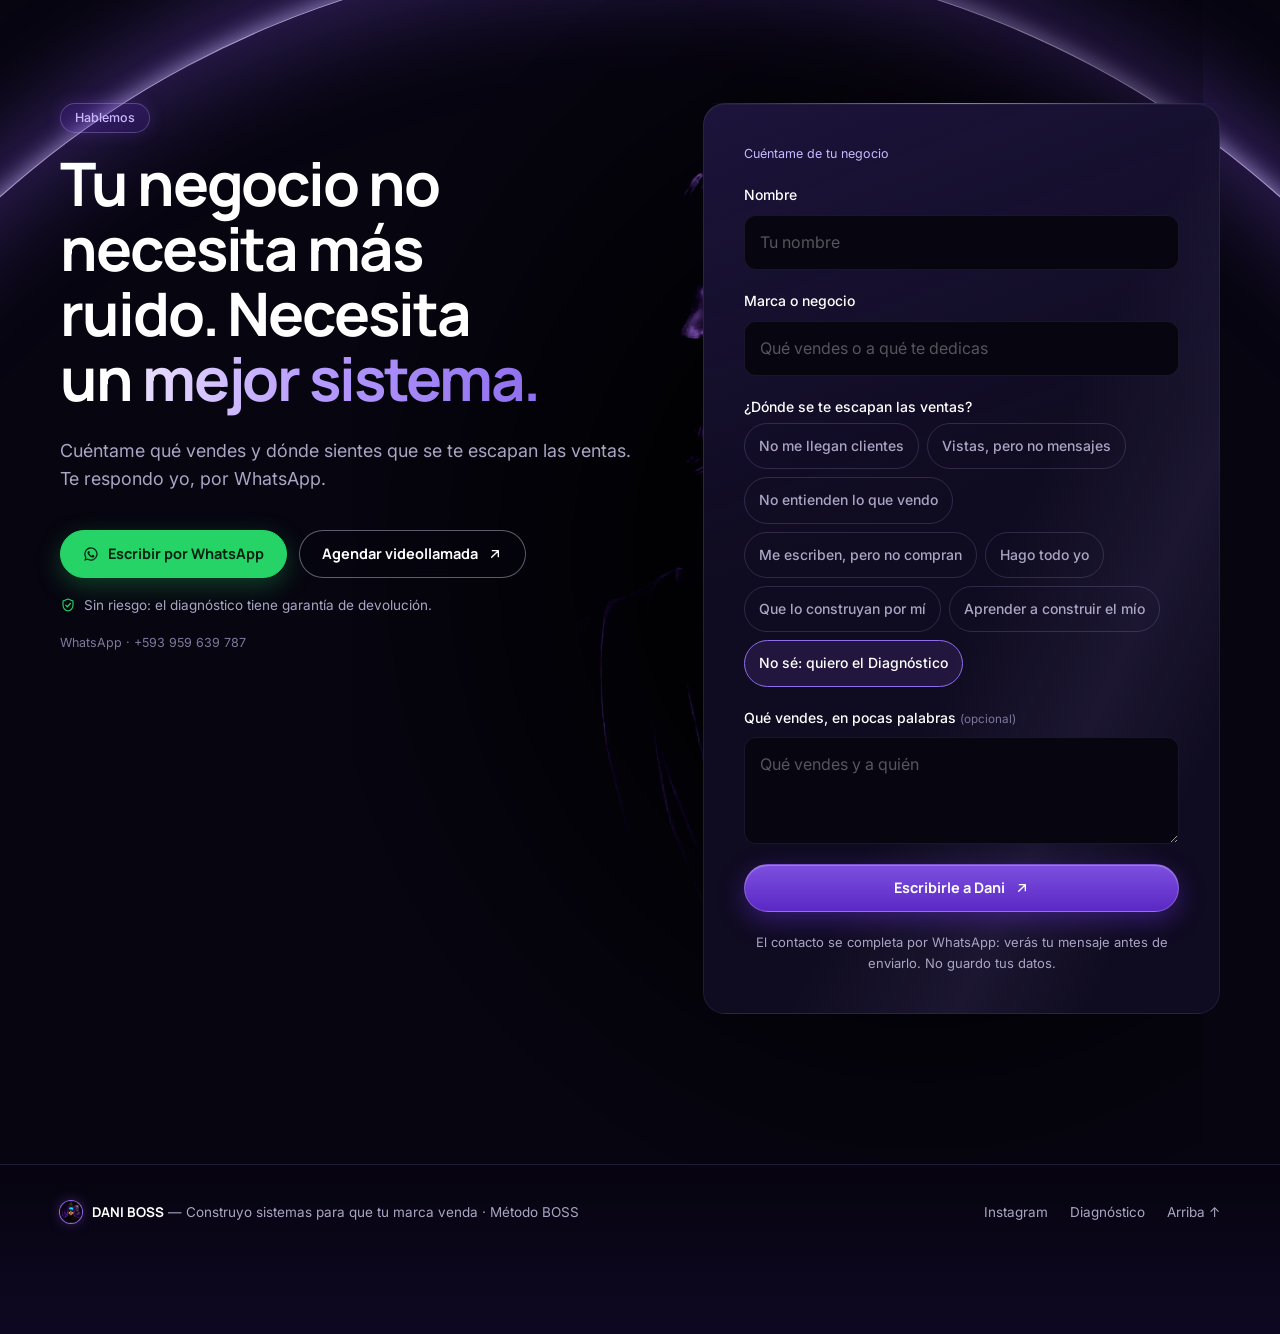
==== commit ced67b04: "Proyectos: MAGNA 8, Alejo Vivar Tours, Lucky Point y JHEYC Sale GlassShield y Tania Eventos. Captura" ====
--- a/index.html
+++ b/index.html
@@ -175,7 +175,7 @@
     </div>
     <div class="trust rv">
       <p>Prueba real</p>
-      <div class="trust-list"><a href="#resultados">Clínica: $2K → $80K</a><a href="#resultados">Tatuajes: $20K el primer mes</a><a href="#proyectos">GlassShield</a><a href="#proyectos">Tania Eventos</a><a href="#proyectos">JHEYC</a></div>
+      <div class="trust-list"><a href="#resultados">Clínica: $2K → $80K</a><a href="#resultados">Tatuajes: $20K el primer mes</a><a href="#proyectos">MAGNA 8</a><a href="#proyectos">Alejo Vivar</a><a href="#proyectos">Lucky Point</a><a href="#proyectos">JHEYC</a></div>
     </div>
   </div>
 </section>
@@ -326,7 +326,7 @@
     <div class="console rv d1">
       <div class="console-head mono"><span><i class="led"></i>lab.daniboss</span><span>privado</span></div>
       <div class="mods">
-        <article class="mod"><p class="mono">Pieza 3 · Convencer</p><h3>Páginas que convencen</h3><p>Páginas con prueba visual, preguntas resueltas y una sola acción, como GlassShield.</p><a class="link-btn mod-go" href="https://0j1bga-ku.myshopify.com/pages/landing" target="_blank" rel="noopener noreferrer">Ver GlassShield <svg class="ic" aria-hidden="true"><use href="#i-arrow"/></svg></a></article>
+        <article class="mod"><p class="mono">Pieza 3 · Convencer</p><h3>Páginas que convencen</h3><p>Páginas con prueba, preguntas resueltas y una sola acción, como la de Alejo Vivar Tours.</p><a class="link-btn mod-go" href="https://alejovivar.com/" target="_blank" rel="noopener noreferrer">Ver Alejo Vivar <svg class="ic" aria-hidden="true"><use href="#i-arrow"/></svg></a></article>
         <article class="mod mod-demo"><p class="mono">Pieza 5 · Automatizar</p><h3>BOSS</h3><p>El sistema que me construí con IA para mis finanzas y mi día, sin programadores. Lo uso todos los días.</p><a class="btn btn-demo" href="/boss/" target="_blank" rel="noopener noreferrer"><span class="btn-demo-dot" aria-hidden="true"></span>Ver demo del sistema <svg class="ic" aria-hidden="true"><use href="#i-arrow"/></svg></a></article>
         <article class="mod"><p class="mono">Pieza 2 · Capturar</p><h3>Respuesta al instante</h3><p>Comenta una palabra clave en mis reels y te llega mi mensaje en segundos. Así funciona la pieza que más ventas recupera.</p><a class="link-btn mod-go" data-ig href="https://instagram.com/thedaniiboss" target="_blank" rel="noopener noreferrer">Pruébalo en Instagram <svg class="ic" aria-hidden="true"><use href="#i-arrow"/></svg></a></article>
         <article class="mod"><p class="mono">Pieza 1 · Atraer</p><h3>Contenido que trae clientes</h3><p>Enseño en Instagram cada pieza del método. Lo que la gente pregunta define lo próximo que construyo.</p><a class="link-btn mod-go" data-ig href="https://instagram.com/thedaniiboss" target="_blank" rel="noopener noreferrer">Ver mi Instagram <svg class="ic" aria-hidden="true"><use href="#i-arrow"/></svg></a></article>
@@ -343,23 +343,30 @@
       <p class="lead rv d2">Capturas reales de páginas que diseñé y desarrollé. Toca "Visitar página" para abrir cada sitio en vivo, o "Ver capturas" para verlo en escritorio y móvil.</p>
     </div>
     <div class="works">
-      <article class="work rv" data-work="glassshield" data-url="https://0j1bga-ku.myshopify.com/pages/landing">
-        <div class="work-img"><img src="assets/work/glassshield.jpg" alt="Captura de la landing de GlassShield" width="1200" height="750" loading="lazy"></div>
-        <div class="work-info"><p class="mono">01 · Producto · Convencer</p><h3>GlassShield</h3>
-          <dl><dt>Necesidad</dt><dd>Vender un kit removedor de película de aceite para vidrios de auto.</dd><dt>Solución</dt><dd>Landing de producto con demostración, kit, modo de uso, preguntas y compra.</dd></dl>
-          <div class="chips"><span>Landing</span><span>Producto</span><span>Compra directa</span></div>
-          <div class="work-ctas"><a class="btn" href="https://0j1bga-ku.myshopify.com/pages/landing" target="_blank" rel="noopener noreferrer">Visitar página <svg class="ic" aria-hidden="true"><use href="#i-arrow"/></svg></a><button class="link-btn" type="button" data-open="glassshield">Ver capturas <svg class="ic" aria-hidden="true"><use href="#i-arrow"/></svg></button></div></div>
-      </article>
-      <article class="work rv" data-work="tania" data-url="https://tania-eventos.vercel.app/">
-        <div class="work-img"><img src="assets/work/tania.jpg" alt="Captura de la web de Tania Eventos y Detalles" width="1200" height="750" loading="lazy"></div>
-        <div class="work-info"><p class="mono">02 · Negocio local · Convencer y cerrar</p><h3>Tania Eventos</h3>
-          <dl><dt>Necesidad</dt><dd>Mostrar catering, decoración de eventos, arreglos florales y detalles personalizados en un solo lugar.</dd><dt>Solución</dt><dd>Web de negocio con el catering como servicio estrella, catálogo por categoría y cotización directa por WhatsApp.</dd></dl>
-          <div class="chips"><span>Web de negocio</span><span>Catálogo</span><span>WhatsApp</span></div>
-          <div class="work-ctas"><a class="btn" href="https://tania-eventos.vercel.app/" target="_blank" rel="noopener noreferrer">Visitar página <svg class="ic" aria-hidden="true"><use href="#i-arrow"/></svg></a><button class="link-btn" type="button" data-open="tania">Ver capturas <svg class="ic" aria-hidden="true"><use href="#i-arrow"/></svg></button></div></div>
+      <article class="work rv" data-work="magna8" data-url="https://magna8-landing.vercel.app/">
+        <div class="work-img"><img src="assets/work/magna8.jpg" alt="Captura de la landing de la agencia MAGNA 8" width="1200" height="750" loading="lazy"></div>
+        <div class="work-info"><p class="mono">01 · Agencia · Convencer y cerrar</p><h3>MAGNA 8</h3>
+          <dl><dt>Necesidad</dt><dd>Vender landings con una promesa clara: la ves funcionando en 8 días y, si te gusta, la pagas.</dd><dt>Solución</dt><dd>Landing de servicios con narrativa, proceso en 4 etapas, comparación frente a otras agencias y agenda de llamada.</dd></dl>
+          <div class="chips"><span>Landing</span><span>Agenda</span><span>Convencer</span></div>
+          <div class="work-ctas"><a class="btn" href="https://magna8-landing.vercel.app/" target="_blank" rel="noopener noreferrer">Visitar página <svg class="ic" aria-hidden="true"><use href="#i-arrow"/></svg></a><button class="link-btn" type="button" data-open="magna8">Ver capturas <svg class="ic" aria-hidden="true"><use href="#i-arrow"/></svg></button></div></div>
+      </article>
+      <article class="work rv" data-work="alejo" data-url="https://alejovivar.com/">
+        <div class="work-img"><img src="assets/work/alejo.jpg" alt="Captura de la web de Alejo Vivar Tours" width="1200" height="750" loading="lazy"></div>
+        <div class="work-info"><p class="mono">02 · Turismo · Marca personal</p><h3>Alejo Vivar Tours</h3>
+          <dl><dt>Necesidad</dt><dd>Vender tours privados por Ecuador a viajeros extranjeros que no conocen al guía.</dd><dt>Solución</dt><dd>Web en inglés y español con tours de un día y de 5 a 7 días, precios claros, reserva con depósito y WhatsApp directo.</dd></dl>
+          <div class="chips"><span>Web bilingüe</span><span>Reservas</span><span>WhatsApp</span></div>
+          <div class="work-ctas"><a class="btn" href="https://alejovivar.com/" target="_blank" rel="noopener noreferrer">Visitar página <svg class="ic" aria-hidden="true"><use href="#i-arrow"/></svg></a><button class="link-btn" type="button" data-open="alejo">Ver capturas <svg class="ic" aria-hidden="true"><use href="#i-arrow"/></svg></button></div></div>
+      </article>
+      <article class="work rv" data-work="lucky" data-url="https://lucky-point.vercel.app/">
+        <div class="work-img"><img src="assets/work/lucky.jpg" alt="Captura de la web de la agencia Lucky Point" width="1200" height="750" loading="lazy"></div>
+        <div class="work-info"><p class="mono">03 · Servicio 24/7 · Capturar y cerrar</p><h3>Lucky Point</h3>
+          <dl><dt>Necesidad</dt><dd>Atender recargas y retiros a toda hora sin perder clientes por responder tarde.</dd><dt>Solución</dt><dd>Web con la operación en un toque (recargar, retirar, plataforma) que lleva directo a WhatsApp, más grupo gratis para captar.</dd></dl>
+          <div class="chips"><span>WhatsApp</span><span>Captación</span><span>24/7</span></div>
+          <div class="work-ctas"><a class="btn" href="https://lucky-point.vercel.app/" target="_blank" rel="noopener noreferrer">Visitar página <svg class="ic" aria-hidden="true"><use href="#i-arrow"/></svg></a><button class="link-btn" type="button" data-open="lucky">Ver capturas <svg class="ic" aria-hidden="true"><use href="#i-arrow"/></svg></button></div></div>
       </article>
       <article class="work rv" data-work="jheyc" data-url="https://jheyc.netlify.app/">
         <div class="work-img"><img src="assets/work/jheyc.jpg" alt="Captura de la web del artista JHEYC" width="1200" height="750" loading="lazy"></div>
-        <div class="work-info"><p class="mono">03 · Marca personal · Atraer</p><h3>JHEYC</h3>
+        <div class="work-info"><p class="mono">04 · Marca personal · Atraer</p><h3>JHEYC</h3>
           <dl><dt>Necesidad</dt><dd>Lanzar "El Reloj", el nuevo sencillo del EP Sex Time de un artista urbano de Yes Récords.</dd><dt>Solución</dt><dd>Web de lanzamiento con portada, horario de estreno por país, enlaces para escuchar, biografía y booking.</dd></dl>
           <div class="chips"><span>Lanzamiento</span><span>Música</span><span>Bookings</span></div>
           <div class="work-ctas"><a class="btn" href="https://jheyc.netlify.app/" target="_blank" rel="noopener noreferrer">Visitar página <svg class="ic" aria-hidden="true"><use href="#i-arrow"/></svg></a><button class="link-btn" type="button" data-open="jheyc">Ver capturas <svg class="ic" aria-hidden="true"><use href="#i-arrow"/></svg></button></div></div>
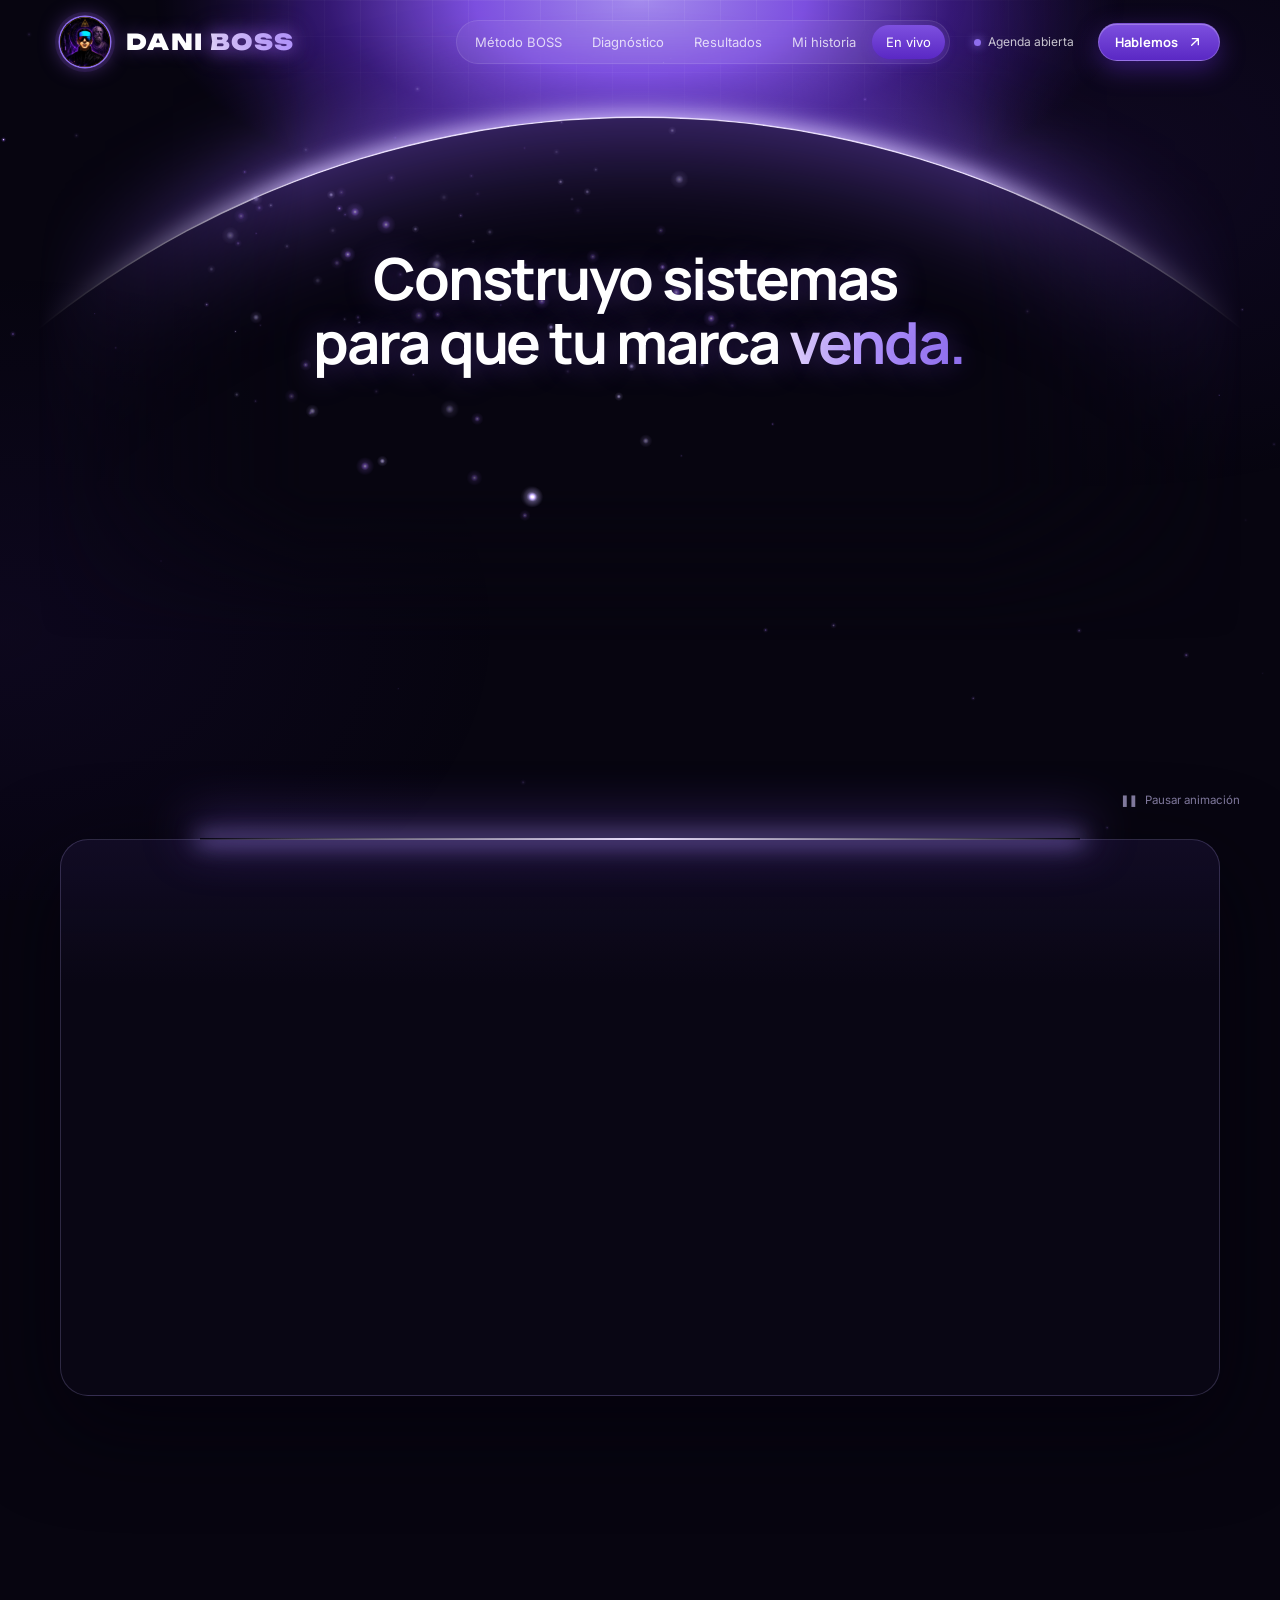
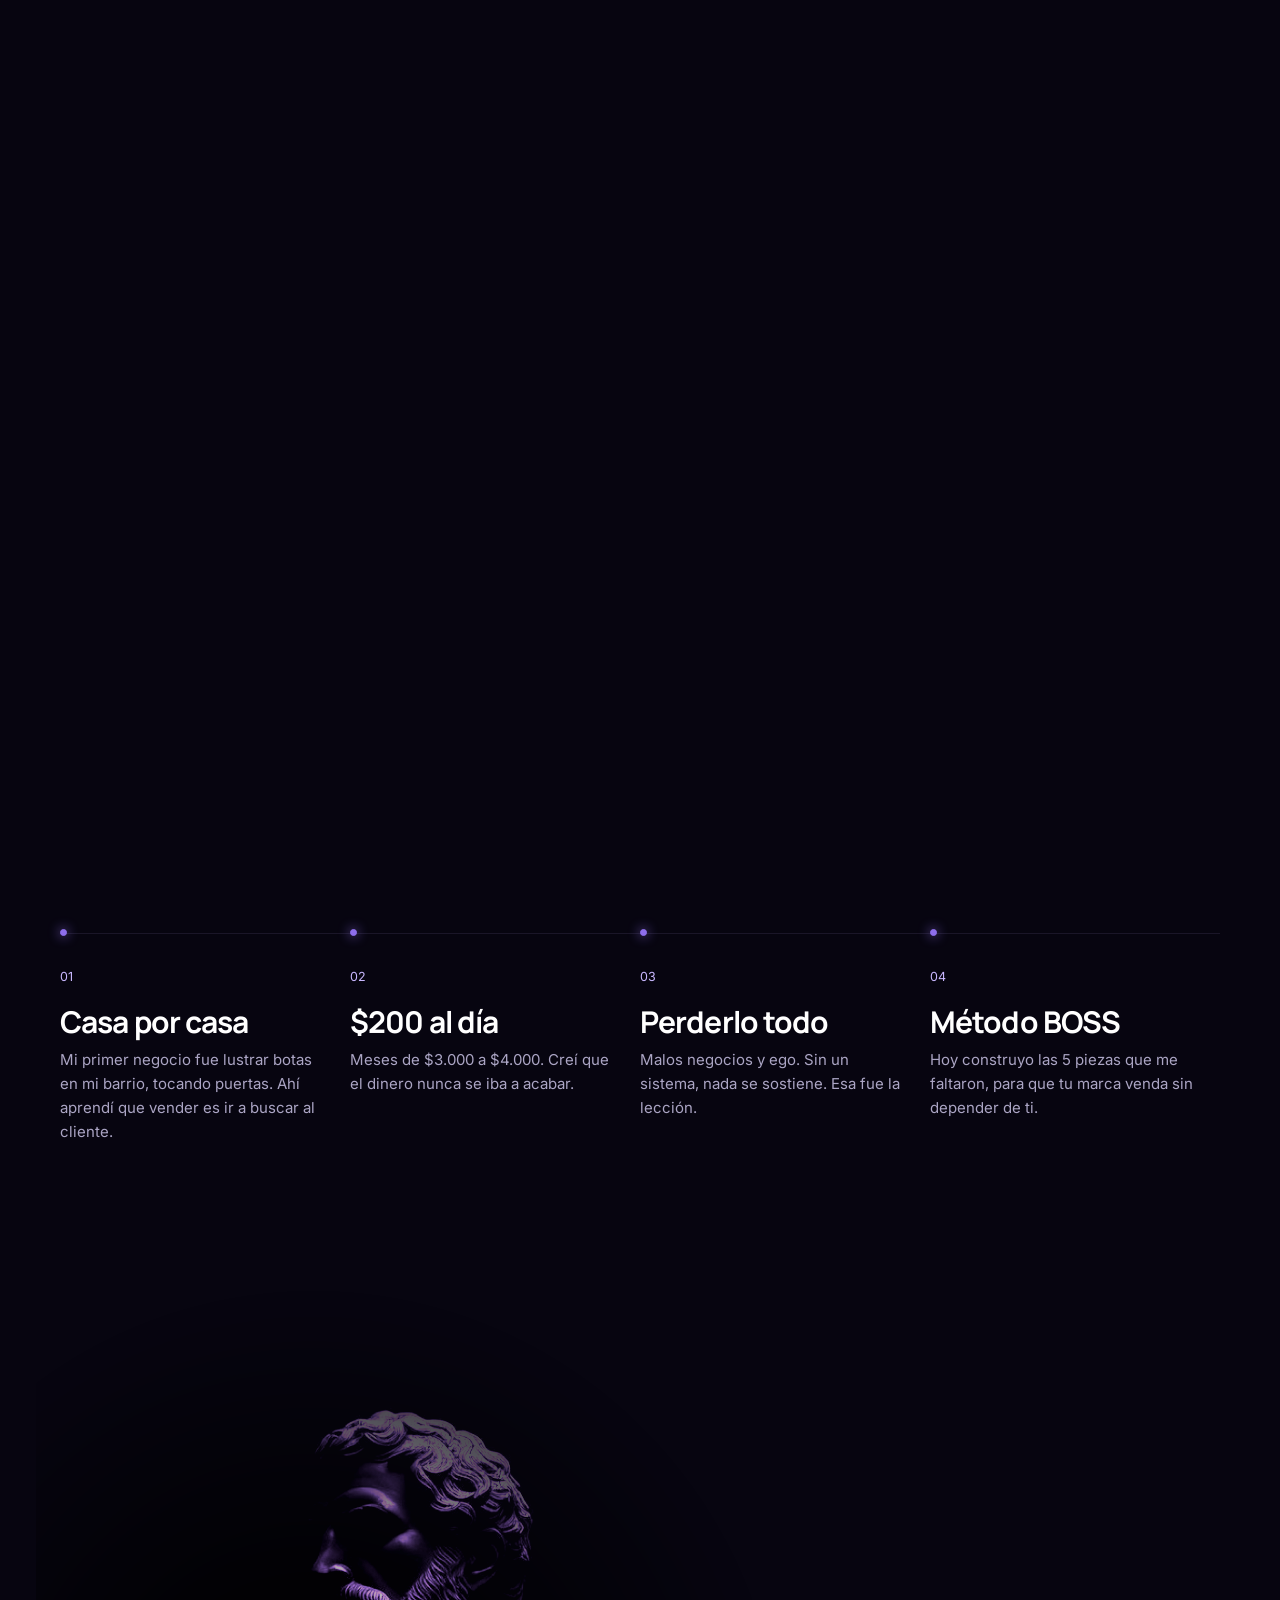
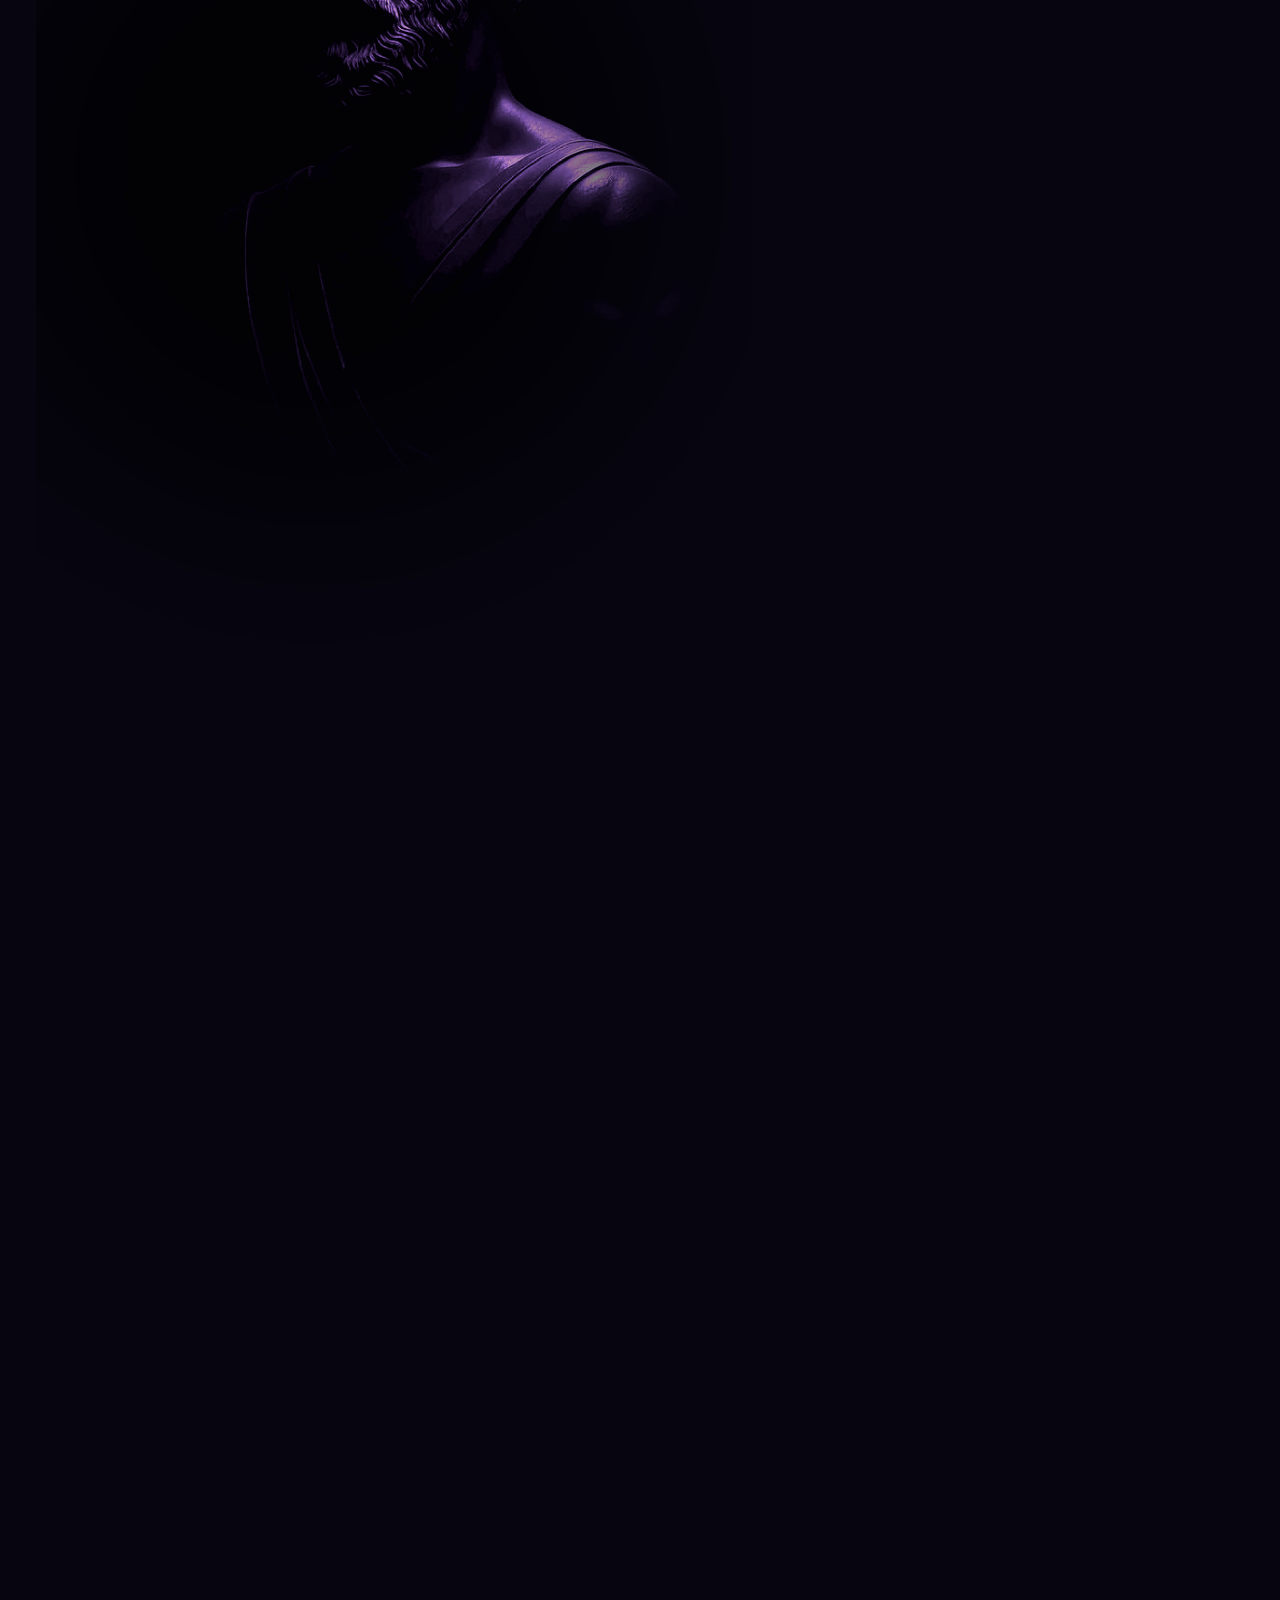
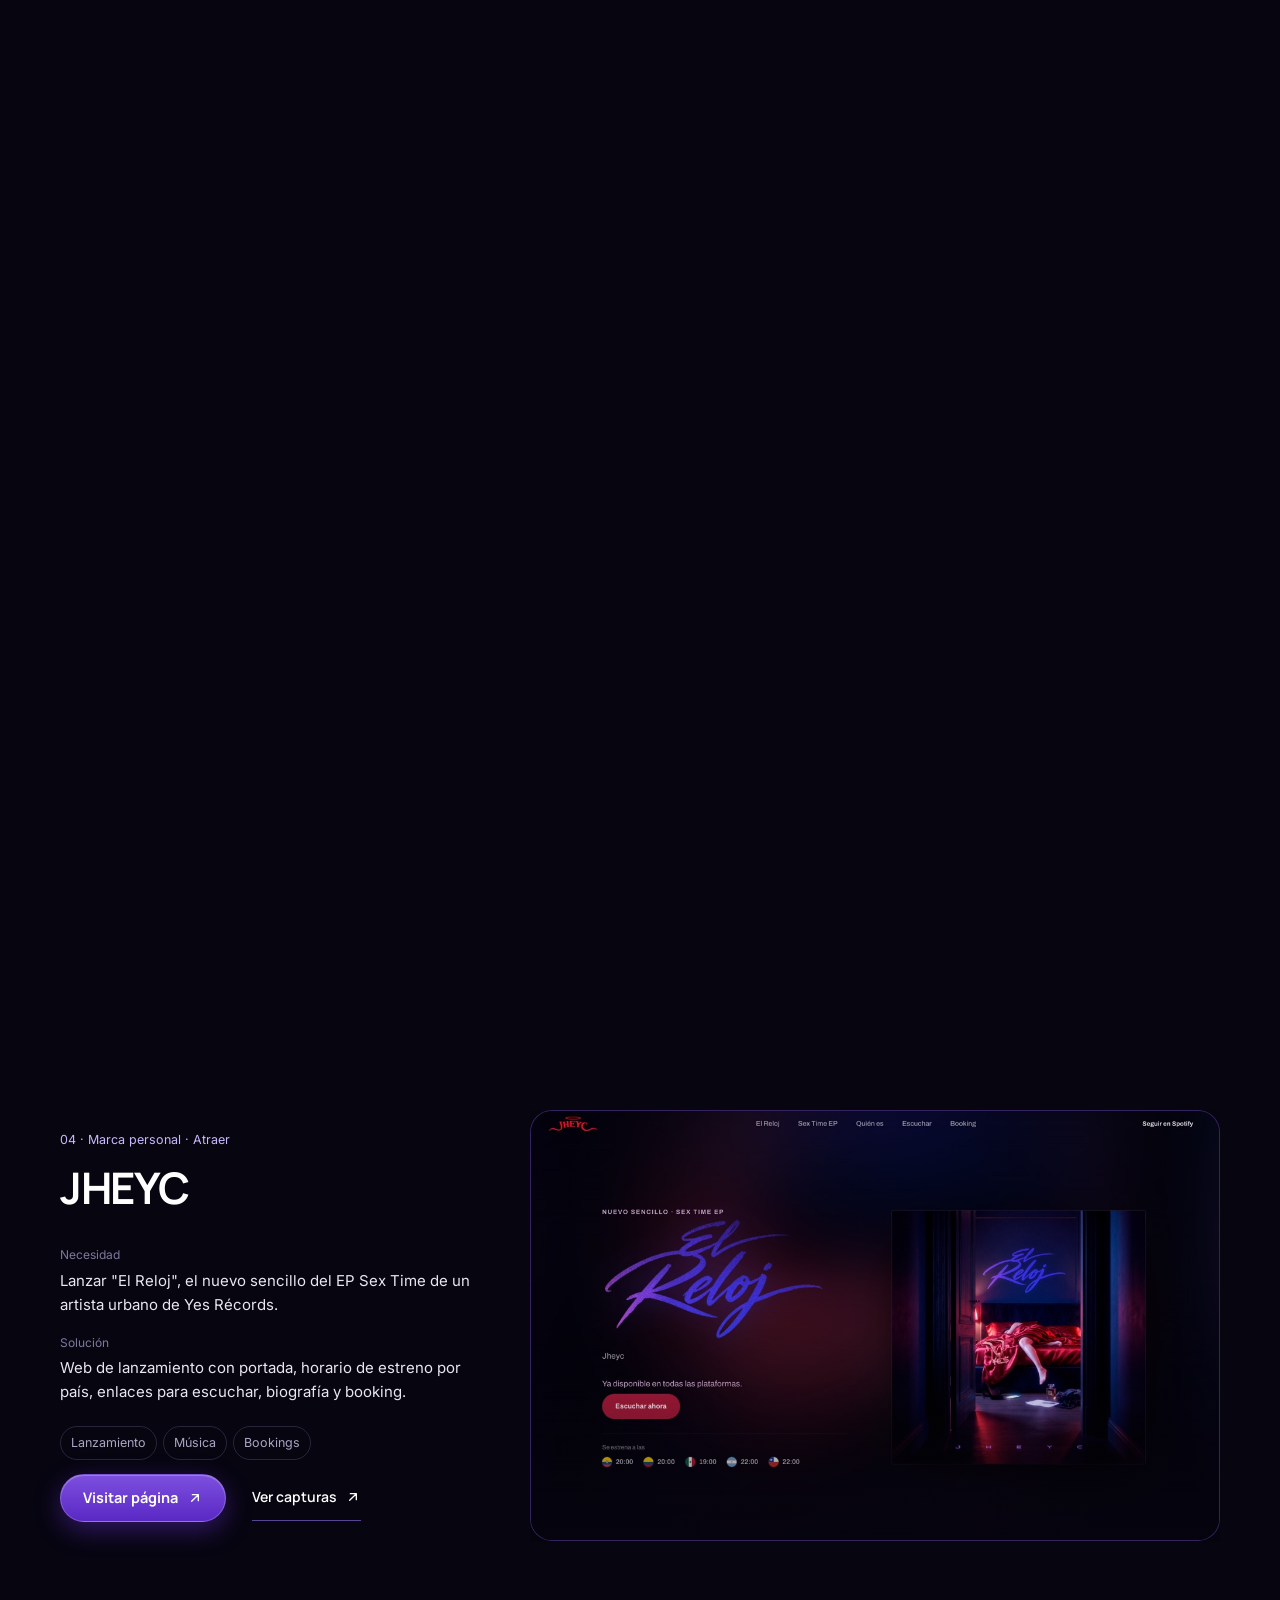
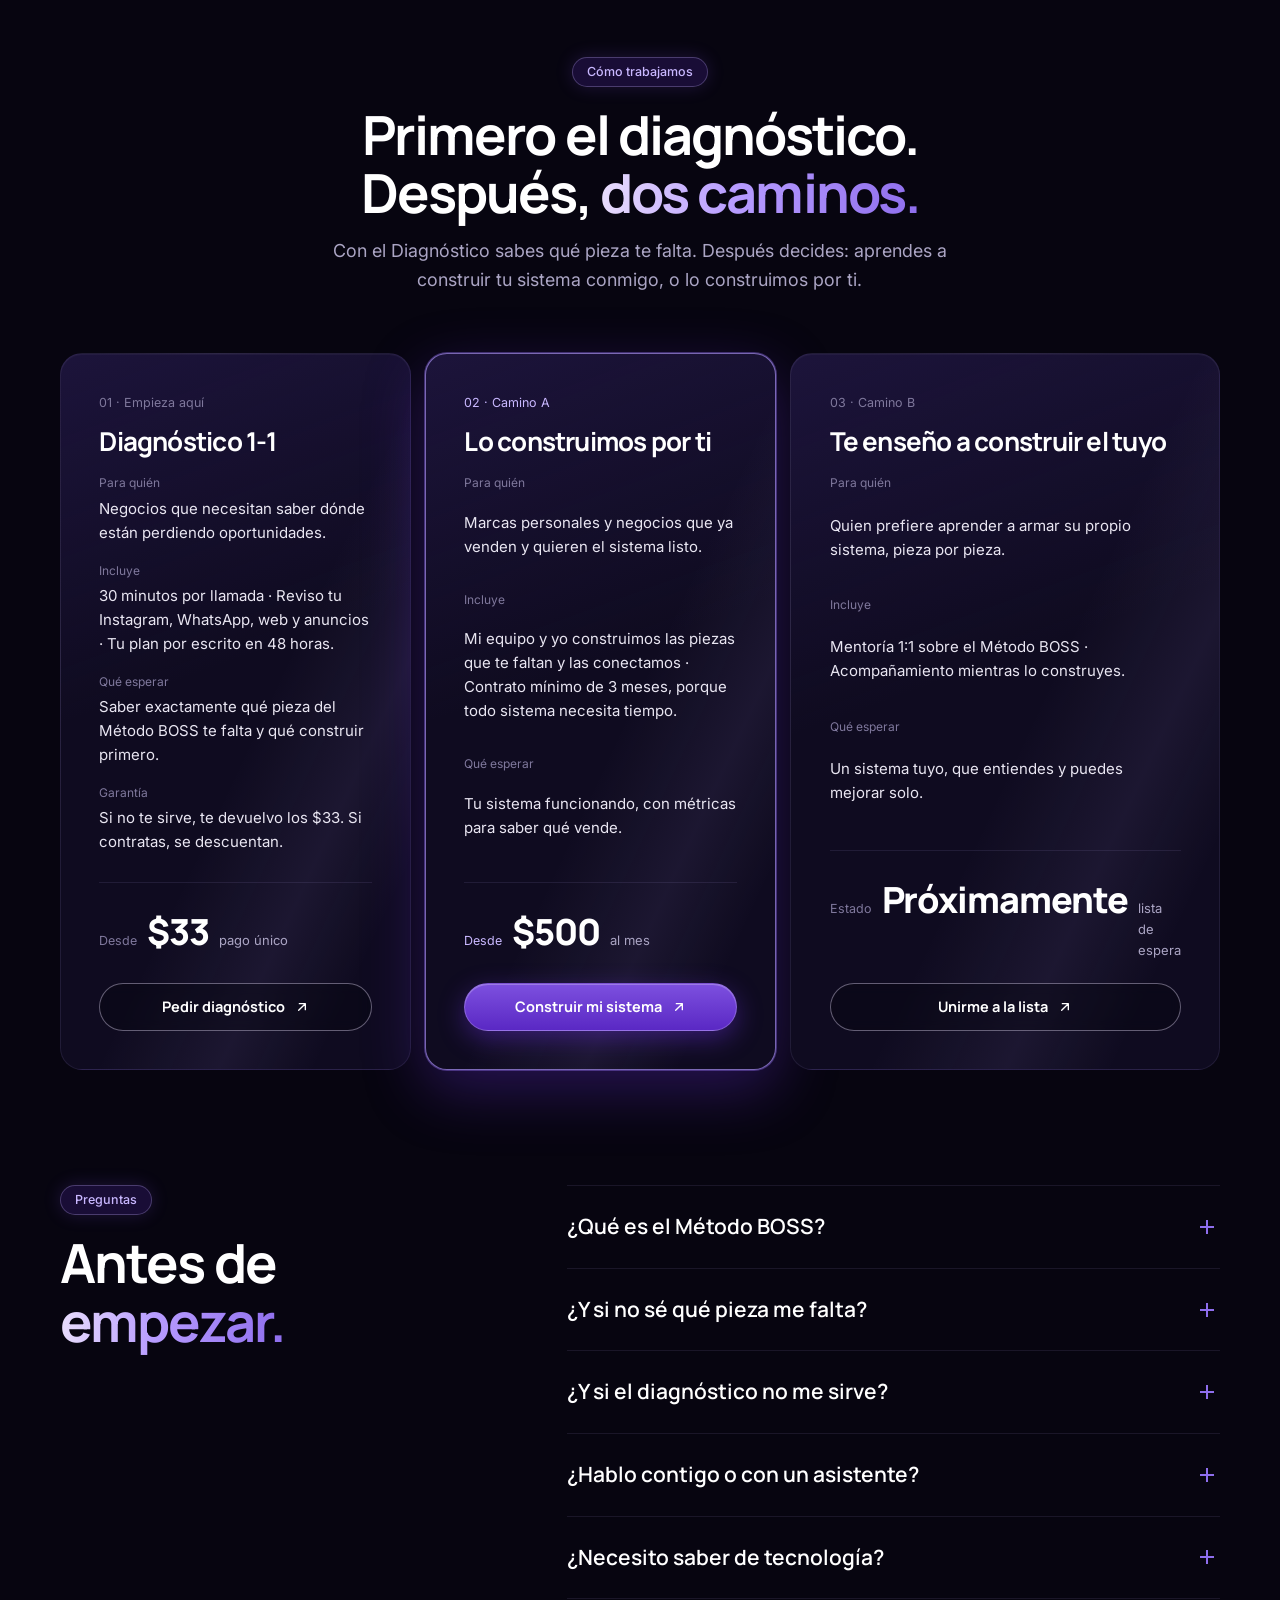
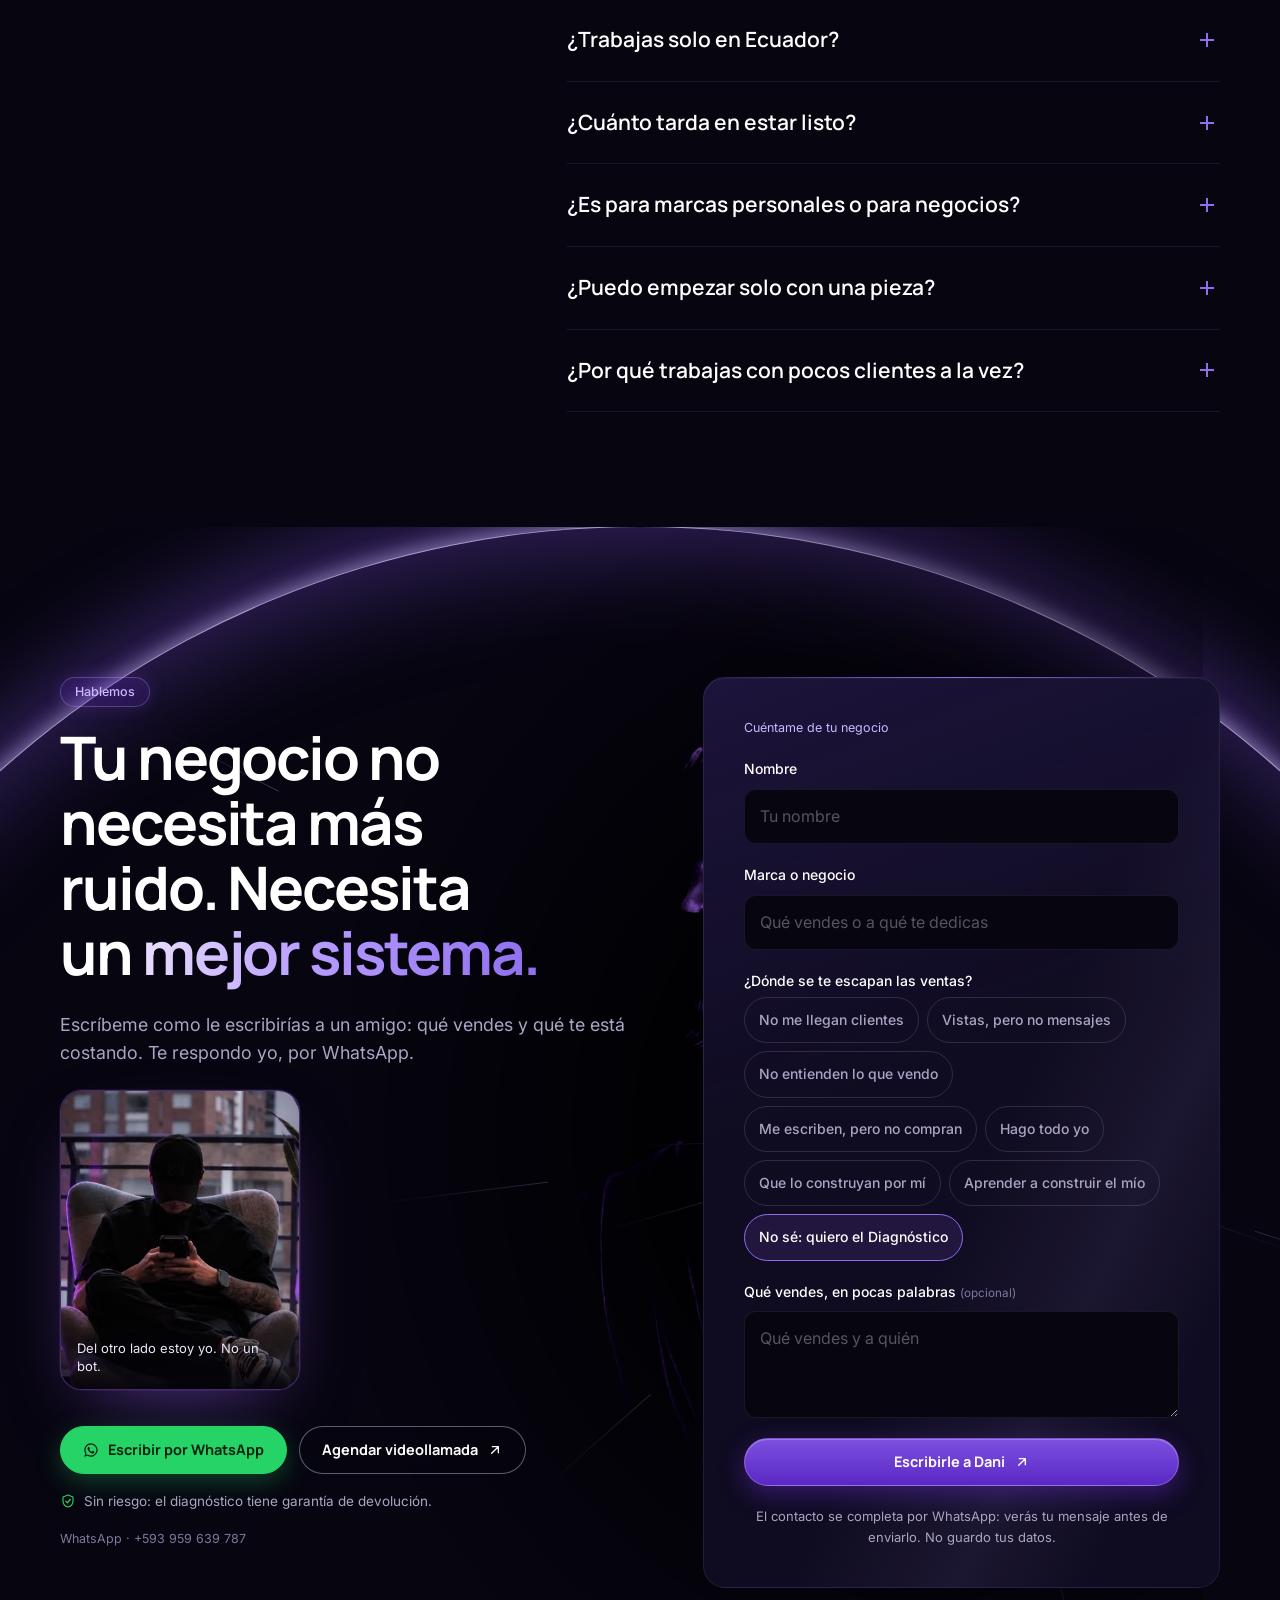
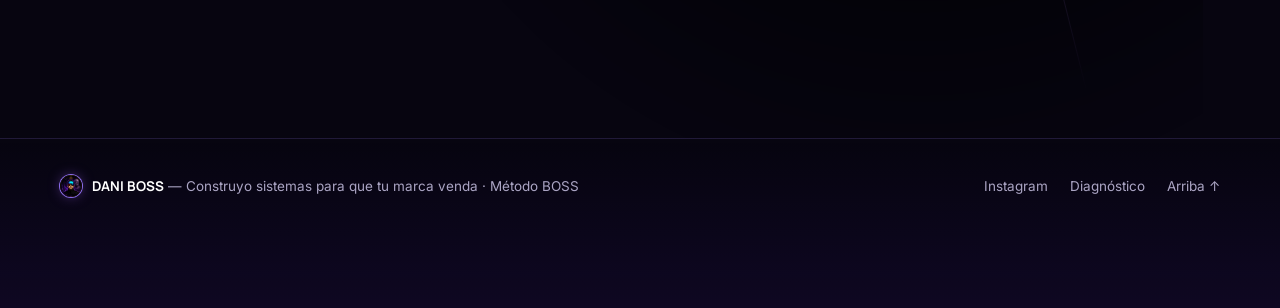
==== commit 23dd776f: "Toque humano: textos con la voz de Dani y fotos suyas - Fotos de Instagram en Mi historia, En vivo y" ====
--- a/index.html
+++ b/index.html
@@ -96,7 +96,7 @@
       <span class="sr-only">DANI BOSS: construyo sistemas para que tu marca venda. Te enseño a construir el tuyo.</span>
       <span class="ai-rot" id="aiRot" aria-hidden="true">Construyo sistemas para que tu marca venda.</span>
     </h1>
-    <p class="hero-sub ai-sub rv d2">Ayudo a marcas personales y negocios a vender más con el <b>Método BOSS</b>: contenido que atrae, una web que convence, un WhatsApp que cierra y la IA que lo hace correr sin ti.</p>
+    <p class="hero-sub ai-sub rv d2">Soy Dani. Ayudo a marcas personales y negocios a vender más con un sistema: el <b>Método BOSS</b>. Contenido que atrae, una web que convence, un WhatsApp que cierra y la IA que trabaja mientras tú descansas.</p>
 
     <form class="composer rv d3" id="composer" novalidate>
       <label class="sr-only" for="cmpIn">Cuéntame qué vendes y dónde sientes que se te escapan las ventas</label>
@@ -185,7 +185,7 @@
   <div class="wrap">
     <div class="sec-head split">
       <div><p class="idx mono rv">El problema</p><h2 id="pr-t" class="h2 rv d1">No te falta talento.<br>Te falta un <em>sistema.</em></h2></div>
-      <p class="lead rv d2">El contenido te trae mensajes, pero sin sistema se pierden: un chat por aquí, una web por allá, el seguimiento en la memoria. Yo lo sé porque lo perdí todo así. Desliza para ver la diferencia.</p>
+      <p class="lead rv d2">Te escriben, pero se te pierden: un chat que contestas tarde, una web que nadie entiende, un seguimiento que vive en tu memoria. Te lo digo porque yo lo viví: lo perdí todo así. Desliza y mira la diferencia.</p>
     </div>
 
     <div class="cmp rv" id="cmp" data-state="a">
@@ -197,9 +197,9 @@
           <i class="switch-k" aria-hidden="true"></i>
         </div>
       </div>
-      <ul class="cmp-list" aria-live="polite"><li style="--i:0"><span class="mono">Mensajes</span><b class="va">Sin responder por horas</b><b class="vb">Atención automatizada y bien configurada</b></li><li style="--i:1"><span class="mono">Seguimiento</span><b class="va">Cuando alguien se acuerda</b><b class="vb">Estructurado, con fechas y responsables</b></li><li style="--i:2"><span class="mono">Web</span><b class="va">Se visita, pero no convierte</b><b class="vb">Pensada para una acción concreta</b></li><li style="--i:3"><span class="mono">Procesos</span><b class="va">Manuales y repetidos</b><b class="vb">Conectados entre sí</b></li><li style="--i:4"><span class="mono">Resultados</span><b class="va">Sin visibilidad clara</b><b class="vb">Métricas para decidir</b></li></ul>
-    </div>
-    <p class="note mono rv">Un sistema no garantiza ventas: ordena y optimiza el proceso comercial para que cada oportunidad tenga más probabilidad de cerrarse.</p>
+      <ul class="cmp-list" aria-live="polite"><li style="--i:0"><span class="mono">Mensajes</span><b class="va">Sin responder por horas</b><b class="vb">Respondes en segundos, aunque estés dormido</b></li><li style="--i:1"><span class="mono">Seguimiento</span><b class="va">Cuando alguien se acuerda</b><b class="vb">Cada cliente tiene su siguiente paso</b></li><li style="--i:2"><span class="mono">Web</span><b class="va">Se visita, pero no convierte</b><b class="vb">Le dice a la gente qué hacer</b></li><li style="--i:3"><span class="mono">Procesos</span><b class="va">Manuales y repetidos</b><b class="vb">Lo repetitivo lo hace la IA</b></li><li style="--i:4"><span class="mono">Resultados</span><b class="va">Sin visibilidad clara</b><b class="vb">Sabes qué te trae ventas</b></li></ul>
+    </div>
+    <p class="note mono rv">Te soy honesto: un sistema no hace milagros. Lo que hace es que ningún cliente se te escape por desorden.</p>
   </div>
 </section>
 
@@ -209,7 +209,7 @@
     <div>
       <p class="idx mono rv">Método BOSS</p>
       <h2 id="sm-t" class="h2 rv d1">Cinco piezas.<br>Una marca que <em>vende.</em></h2>
-      <p class="lead rv d2">El contenido te trae mensajes. Mi sistema los convierte en ventas. Cada pieza resuelve un punto donde se te escapa el cliente, y juntas hacen que tu marca venda sin que estés encima. Toca cada pieza.</p>
+      <p class="lead rv d2">Es el método que me hubiera salvado cuando lo perdí todo. Cinco piezas: cada una tapa un lugar por donde se te escapa el cliente. Juntas, hacen que tu marca venda sin que estés encima todo el día. Toca cada pieza.</p>
       <p class="note mono rv d3">¿No sabes cuál te falta? <a href="#diagnostico">Ese es el Diagnóstico de $33.</a></p>
     </div>
     <div class="sys rv d1" id="sys">
@@ -238,9 +238,9 @@
         <p class="idx mono rv">Cómo empezamos</p>
         <h2 id="dx-t" class="h2 rv d1">Diagnóstico de <em>$33.</em><br>Si no te sirve, no pierdes nada.</h2>
         <ol class="dx-list rv d2">
-          <li><span class="mono">30 min</span><p>Llamada conmigo por Meet o WhatsApp.</p></li>
-          <li><span class="mono">Reviso</span><p>Tu Instagram, WhatsApp, web y anuncios.</p></li>
-          <li><span class="mono">48 h</span><p>Te mando un plan escrito: qué te está fallando, qué construir primero, precio y tiempo.</p></li>
+          <li><span class="mono">30 min</span><p>Una llamada conmigo, no con un asistente. Por Meet o WhatsApp.</p></li>
+          <li><span class="mono">Reviso</span><p>Tu Instagram, tu WhatsApp, tu web y tus anuncios, como si fueran míos.</p></li>
+          <li><span class="mono">48 h</span><p>Te mando tu plan por escrito: qué te está fallando, qué arreglar primero y cuánto cuesta.</p></li>
         </ol>
         <div class="dx-ctas rv d3">
           <a class="btn btn-wa" data-wa="diagnostico" href="#" target="_blank" rel="noopener noreferrer"><svg class="ic" aria-hidden="true"><use href="#i-wa"/></svg>Quiero mi diagnóstico</a>
@@ -277,7 +277,7 @@
 <!-- ============ RESULTADOS ============ -->
 <section class="sec" id="resultados" aria-labelledby="rs-t">
   <div class="wrap">
-    <div class="sec-head"><p class="idx mono rv">Resultados</p><h2 id="rs-t" class="h2 rv d1">La confianza se construye<br>con <em>evidencia.</em></h2></div>
+    <div class="sec-head"><p class="idx mono rv">Resultados</p><h2 id="rs-t" class="h2 rv d1">No te pido que me creas.<br>Te muestro <em>números.</em></h2></div>
     <div class="cases">
       <article class="case rv">
         <p class="mono">Caso 01 · Salud</p><h3>Clínica de cirugías</h3>
@@ -297,9 +297,13 @@
 <!-- ============ MI HISTORIA ============ -->
 <section class="sec" id="historia" aria-labelledby="hs-t">
   <div class="wrap">
-    <div class="sec-head split">
-      <div><p class="idx mono rv">Mi historia</p><h2 id="hs-t" class="h2 rv d1">Lo perdí todo<br>por no tener un <em>sistema.</em></h2></div>
-      <p class="lead rv d2">Soy Dani, de Santo Domingo. Llegué a ganar $200 al día y lo perdí todo por malos negocios, ego y cero orden. Me levanté construyendo lo que me faltaba: sistemas. Hoy los construyo para marcas personales y negocios, y te enseño a construir el tuyo.</p>
+    <div class="me-grid">
+      <figure class="me-photo rv"><img src="assets/me/dani-sillon.jpg" alt="Dani Boss sentado en un sillón, vestido de negro, en un departamento de Quito" width="484" height="605" loading="lazy"><figcaption>Quito. Construyendo lo que me faltó.</figcaption></figure>
+      <div>
+        <p class="idx mono rv">Mi historia</p><h2 id="hs-t" class="h2 rv d1">Lo perdí todo<br>por no tener un <em>sistema.</em></h2>
+        <p class="lead rv d2">Me llamo Carlos Daniel, aunque todos me dicen Dani. Crecí en Santo Domingo, en una casa donde nunca faltó comida, pero siempre se habló de deudas. Llegué a ganar $200 al día… y lo perdí todo por malos negocios, ego y cero orden.</p>
+        <p class="lead rv d2">No me quedé en modo víctima. Me puse a construir lo que me faltaba: sistemas. Hoy los construyo para marcas personales y negocios, y te enseño a construir el tuyo.</p>
+      </div>
     </div>
     <ol class="steps">
       <li class="step on"><span class="step-n mono">01</span><h3>Casa por casa</h3><p>Mi primer negocio fue lustrar botas en mi barrio, tocando puertas. Ahí aprendí que vender es ir a buscar al cliente.</p></li>
@@ -307,7 +311,7 @@
       <li class="step on"><span class="step-n mono">03</span><h3>Perderlo todo</h3><p>Malos negocios y ego. Sin un sistema, nada se sostiene. Esa fue la lección.</p></li>
       <li class="step on"><span class="step-n mono">04</span><h3>Método BOSS</h3><p>Hoy construyo las 5 piezas que me faltaron, para que tu marca venda sin depender de ti.</p></li>
     </ol>
-    <p class="note mono rv">¿Por qué Boss? No es mandar. Es enseñar y liderar desde adelante.</p>
+    <p class="note mono rv">¿Por qué Boss? No es mandar. Es enseñar y liderar desde adelante. Y si mañana pierdo todo otra vez, sé exactamente cómo volver a levantarme.</p>
   </div>
 </section>
 
@@ -318,7 +322,8 @@
     <div>
       <p class="idx mono rv">En vivo</p>
       <h2 id="lb-t" class="h2 rv d1">No vendo teoría.<br>Lo construyo <em>en vivo.</em></h2>
-      <p class="lead rv d2">Pruebo cada pieza del Método BOSS en mis propios proyectos antes de llevarla a una marca. En Instagram lo muestro en pantalla, en el destacado «En vivo».</p>
+      <p class="lead rv d2">Nada de lo que te ofrezco lo aprendí solo en un libro. Pruebo cada pieza en mis propios proyectos, casi siempre de noche, y te lo muestro en pantalla en mi Instagram, en el destacado «En vivo».</p>
+      <figure class="me-photo rv d2"><img src="assets/me/dani-noche.jpg" alt="Dani Boss trabajando de noche con su laptop bajo luz morada" width="360" height="450" loading="lazy"><figcaption>Así se ven casi todas mis noches.</figcaption></figure>
       <div class="cycle rv d2" id="cycle" aria-label="Ciclo de trabajo: experimentar, implementar, medir, aprender, optimizar">
         <span data-c="0">Experimentar</span><span data-c="1">Implementar</span><span data-c="2">Medir</span><span data-c="3">Aprender</span><span data-c="4">Optimizar</span>
       </div>
@@ -340,7 +345,7 @@
   <div class="wrap">
     <div class="sec-head split">
       <div><p class="idx mono rv">Proyectos</p><h2 id="pj-t" class="h2 rv d1">Piezas que construí<br>para <em>vender.</em></h2></div>
-      <p class="lead rv d2">Capturas reales de páginas que diseñé y desarrollé. Toca "Visitar página" para abrir cada sitio en vivo, o "Ver capturas" para verlo en escritorio y móvil.</p>
+      <p class="lead rv d2">Páginas reales que diseñé y construí para personas reales. Ábrelas, pruébalas en tu celular y juzga tú.</p>
     </div>
     <div class="works">
       <article class="work rv" data-work="magna8" data-url="https://magna8-landing.vercel.app/">
@@ -398,7 +403,7 @@
       </article>
       <article class="plan plan-hi rv d1">
         <p class="mono">02 · Camino A</p><h3>Lo construimos por ti</h3>
-        <dl><dt>Para quién</dt><dd>Marcas personales y negocios que ya venden y quieren el sistema listo.</dd><dt>Incluye</dt><dd>Las piezas del Método BOSS que te faltan, construidas y conectadas · Contrato mínimo de 3 meses.</dd><dt>Qué esperar</dt><dd>Tu sistema funcionando, con métricas para saber qué vende.</dd></dl>
+        <dl><dt>Para quién</dt><dd>Marcas personales y negocios que ya venden y quieren el sistema listo.</dd><dt>Incluye</dt><dd>Mi equipo y yo construimos las piezas que te faltan y las conectamos · Contrato mínimo de 3 meses, porque todo sistema necesita tiempo.</dd><dt>Qué esperar</dt><dd>Tu sistema funcionando, con métricas para saber qué vende.</dd></dl>
         <p class="price"><span class="mono">Desde</span><b data-price="sistema">$500</b><small data-price-note="sistema">al mes</small></p>
         <a class="btn" href="#contacto" data-service="Quiero que lo construyan por mí">Construir mi sistema <svg class="ic" aria-hidden="true"><use href="#i-arrow"/></svg></a>
       </article>
@@ -420,7 +425,8 @@
       <details><summary>¿Qué es el Método BOSS?</summary><div><p>Son las 5 piezas que hacen que una marca venda: atraer, capturar, convencer, cerrar y automatizar. La mayoría de negocios tiene una o dos. El problema siempre está en la que falta.</p></div></details>
       <details><summary>¿Y si no sé qué pieza me falta?</summary><div><p>Es lo más normal. Para eso está el diagnóstico de $33: reviso tu negocio, encuentro dónde se te van los clientes y te digo qué construir primero. Sin venderte cosas que no necesitas.</p></div></details>
       <details><summary>¿Y si el diagnóstico no me sirve?</summary><div><p>Te devuelvo los $33. Recibes tu plan escrito y, si sientes que no te ayudé, me escribes en los siguientes 7 días y te devuelvo el dinero ese mismo día, sin preguntas. Y si decides construir tu sistema conmigo, los $33 se descuentan.</p></div></details>
-      <details><summary>¿Necesito saber de tecnología?</summary><div><p>No. Yo construyo y conecto todo. Recibes el sistema funcionando y te enseño a usarlo.</p></div></details>
+      <details><summary>¿Hablo contigo o con un asistente?</summary><div><p>Conmigo. En el Diagnóstico estoy yo en la llamada. Si después construimos tu sistema, trabajo con mi equipo, pero yo sigo siendo tu contacto.</p></div></details>
+      <details><summary>¿Necesito saber de tecnología?</summary><div><p>Para nada. Yo construyo y conecto todo. Recibes tu sistema funcionando y te enseño a usarlo con calma.</p></div></details>
       <details><summary>¿Trabajas solo en Ecuador?</summary><div><p>Trabajo con marcas de Ecuador y Latinoamérica. Todo se maneja online, por WhatsApp y videollamada.</p></div></details>
       <details><summary>¿Cuánto tarda en estar listo?</summary><div><p>Depende del sistema. Una landing o un asistente básico puede estar en días; un sistema completo, en pocas semanas. En el diagnóstico te doy fechas concretas.</p></div></details>
       <details><summary>¿Es para marcas personales o para negocios?</summary><div><p>Para los dos, siempre que ya vendan algo. Si todavía no tienes negocio, empieza por los recursos gratis del destacado «Gratis» en mi Instagram.</p></div></details>
@@ -438,7 +444,8 @@
     <div class="close-copy">
       <p class="idx mono rv">Hablemos</p>
       <h2 id="cl-t" class="h2 xl rv d1">Tu negocio no necesita más ruido. Necesita un <em>mejor sistema.</em></h2>
-      <p class="lead rv d2">Cuéntame qué vendes y dónde sientes que se te escapan las ventas. Te respondo yo, por WhatsApp.</p>
+      <p class="lead rv d2">Escríbeme como le escribirías a un amigo: qué vendes y qué te está costando. Te respondo yo, por WhatsApp.</p>
+      <figure class="me-photo rv d2"><img src="assets/me/dani-celular.jpg" alt="Dani Boss revisando mensajes en su celular" width="360" height="450" loading="lazy"><figcaption>Del otro lado estoy yo. No un bot.</figcaption></figure>
       <div class="close-ctas rv d3">
         <a class="btn btn-wa" data-wa="closing" href="#" target="_blank" rel="noopener noreferrer"><svg class="ic" aria-hidden="true"><use href="#i-wa"/></svg>Escribir por WhatsApp</a>
         <a class="btn btn-ghost" data-calendly href="#" target="_blank" rel="noopener noreferrer">Agendar videollamada <svg class="ic" aria-hidden="true"><use href="#i-arrow"/></svg></a>
--- a/assets/css/violet.css
+++ b/assets/css/violet.css
@@ -262,3 +262,15 @@
   .lab .h2,.map-grid .h2{text-align:left}
 }
 @media(prefers-reduced-motion:reduce){.sky-beam{background-position:center}}
+
+/* ---------- Fotos de Dani (toque humano) ---------- */
+.me-photo{position:relative;margin:0;border-radius:22px;overflow:hidden;border:1px solid rgba(134,84,214,.45);background:#0b0912;box-shadow:0 0 0 1px rgba(134,84,214,.12),0 30px 80px -34px rgba(134,84,214,.7);aspect-ratio:4/5;max-width:100%}
+.me-photo img{display:block;width:100%;height:100%;object-fit:cover}
+.me-photo figcaption{position:absolute;left:0;right:0;bottom:0;padding:34px 16px 14px;background:linear-gradient(transparent,rgba(5,4,10,.88));font-size:13px;line-height:1.4;color:#ece7fa}
+.me-grid{display:grid;gap:32px;align-items:center;margin-bottom:44px}
+.me-grid .me-photo{width:min(100%,420px)}
+.me-grid .lead+.lead{margin-top:14px}
+@media(min-width:900px){.me-grid{grid-template-columns:minmax(0,.8fr) minmax(0,1.2fr);gap:64px}}
+.lab .me-photo{width:min(100%,320px);margin-top:28px}
+.close .me-photo{width:min(100%,240px);margin:22px 0 6px}
+.me-grid .h2{margin-bottom:20px}
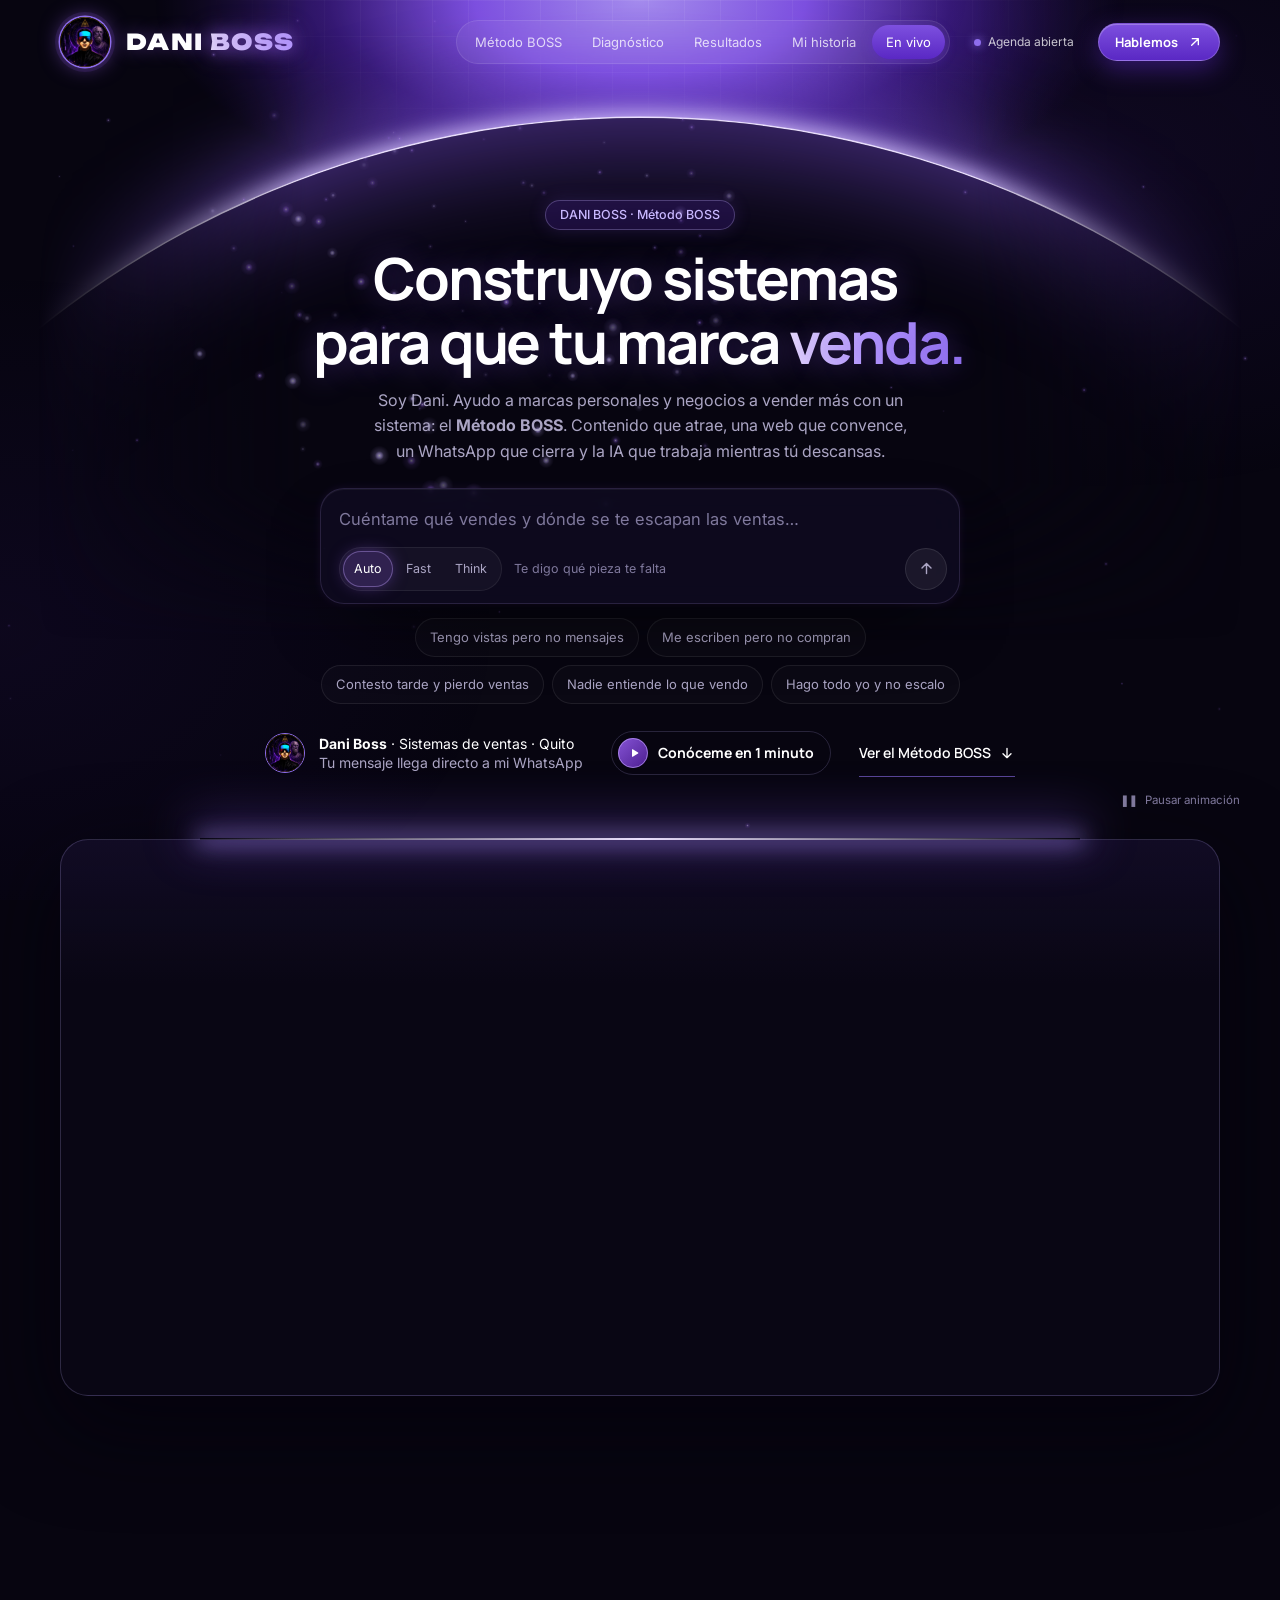
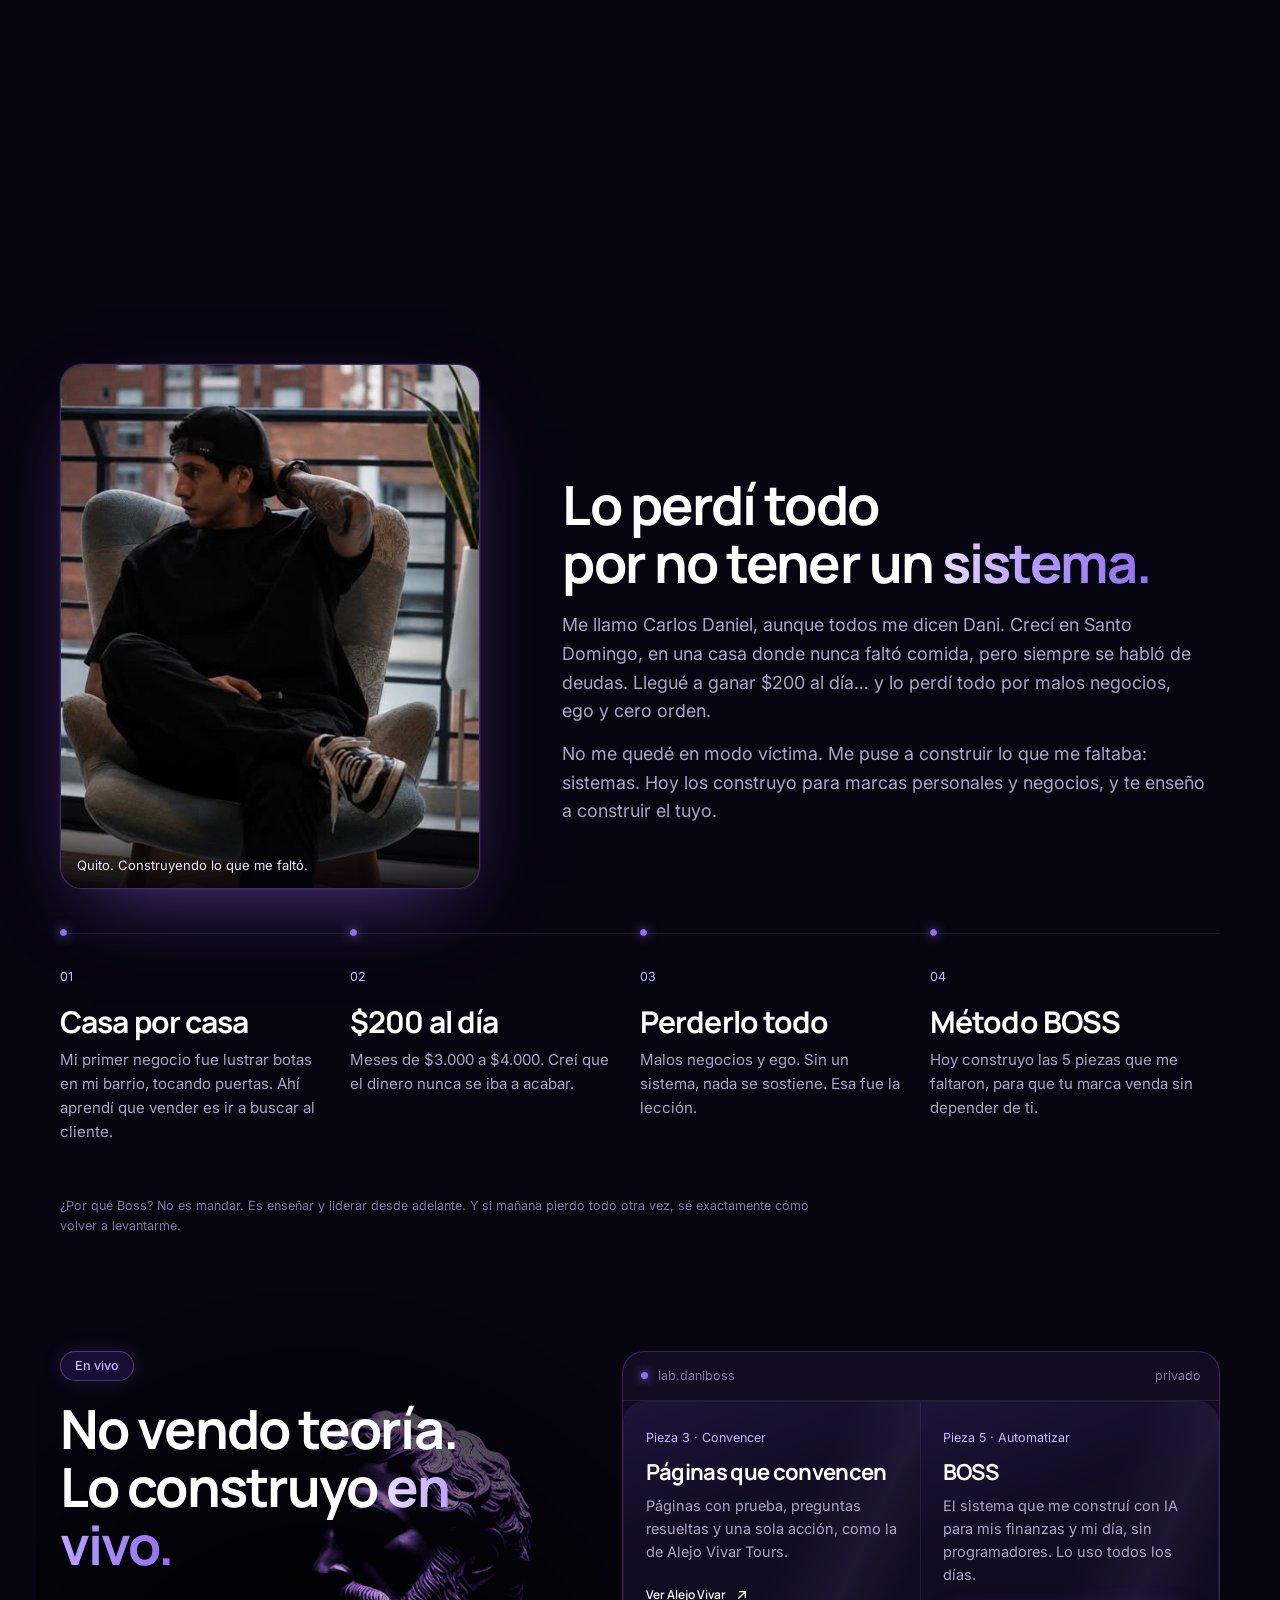
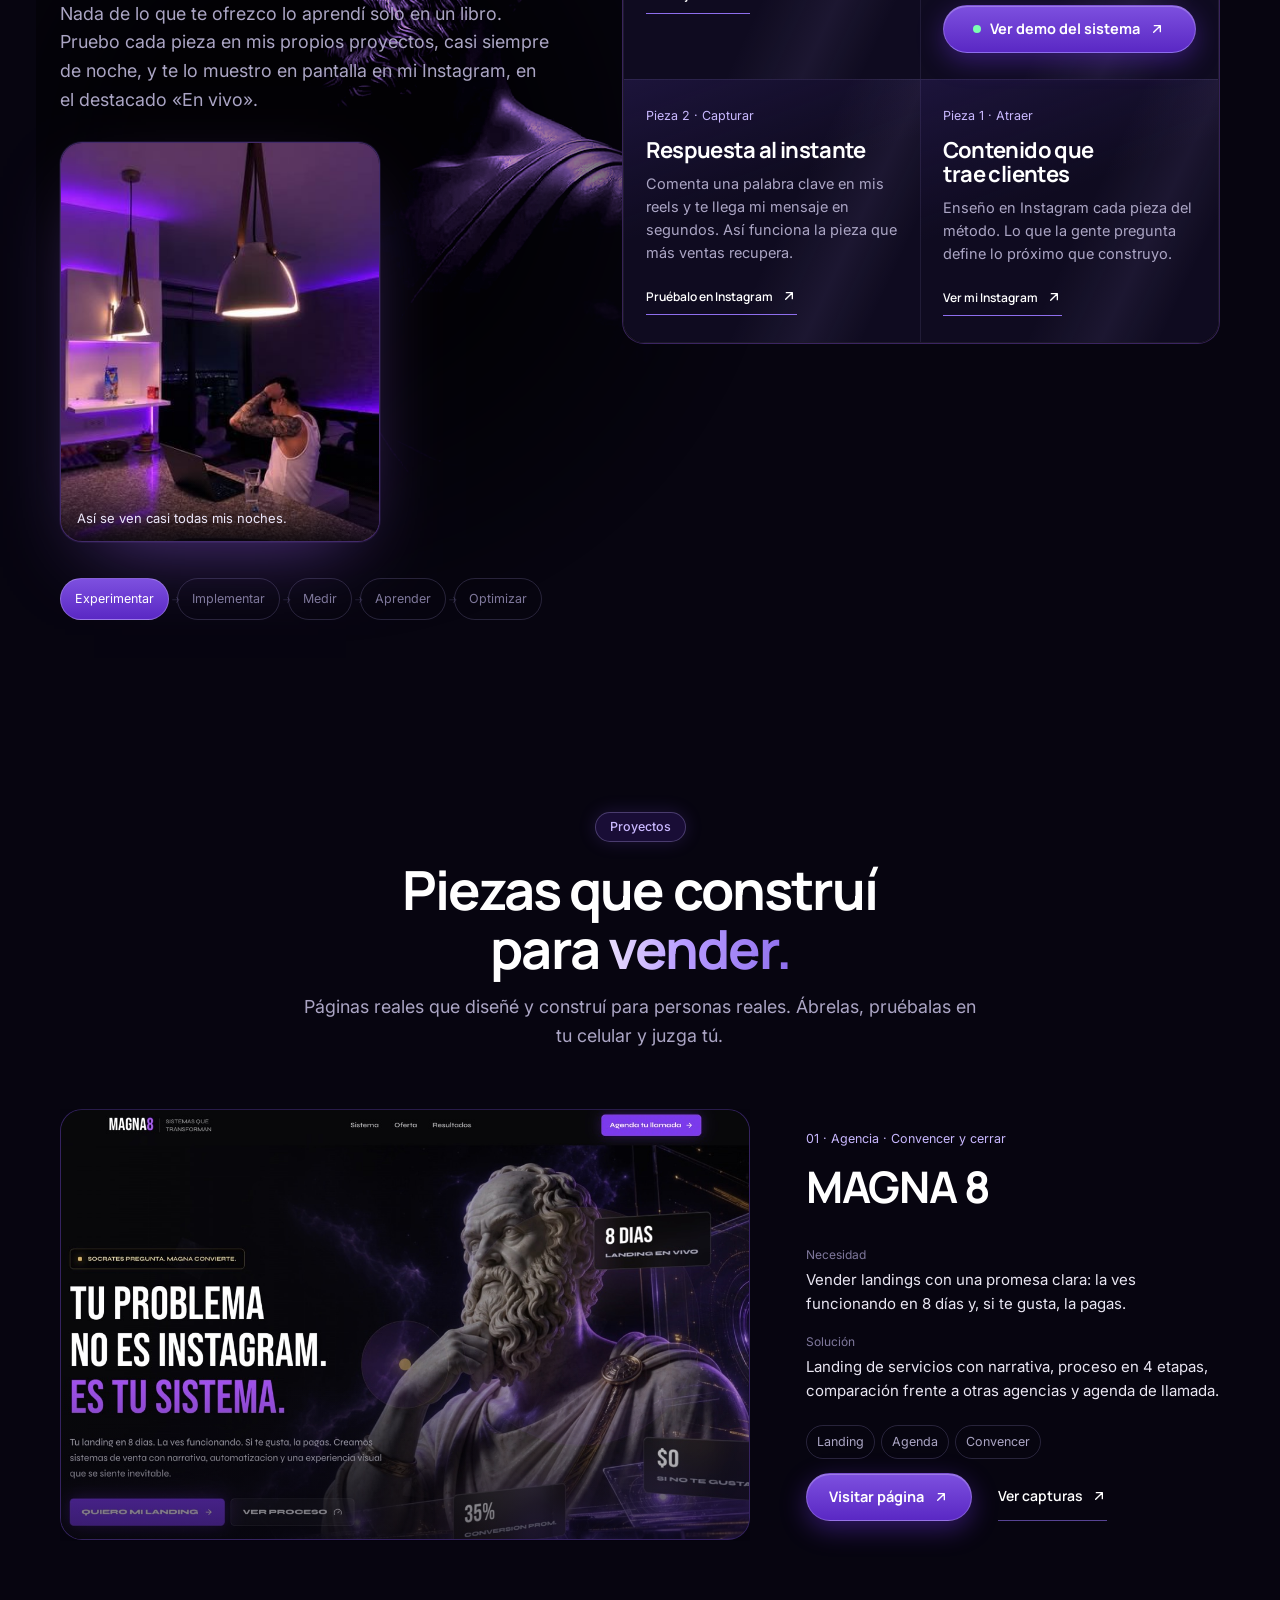
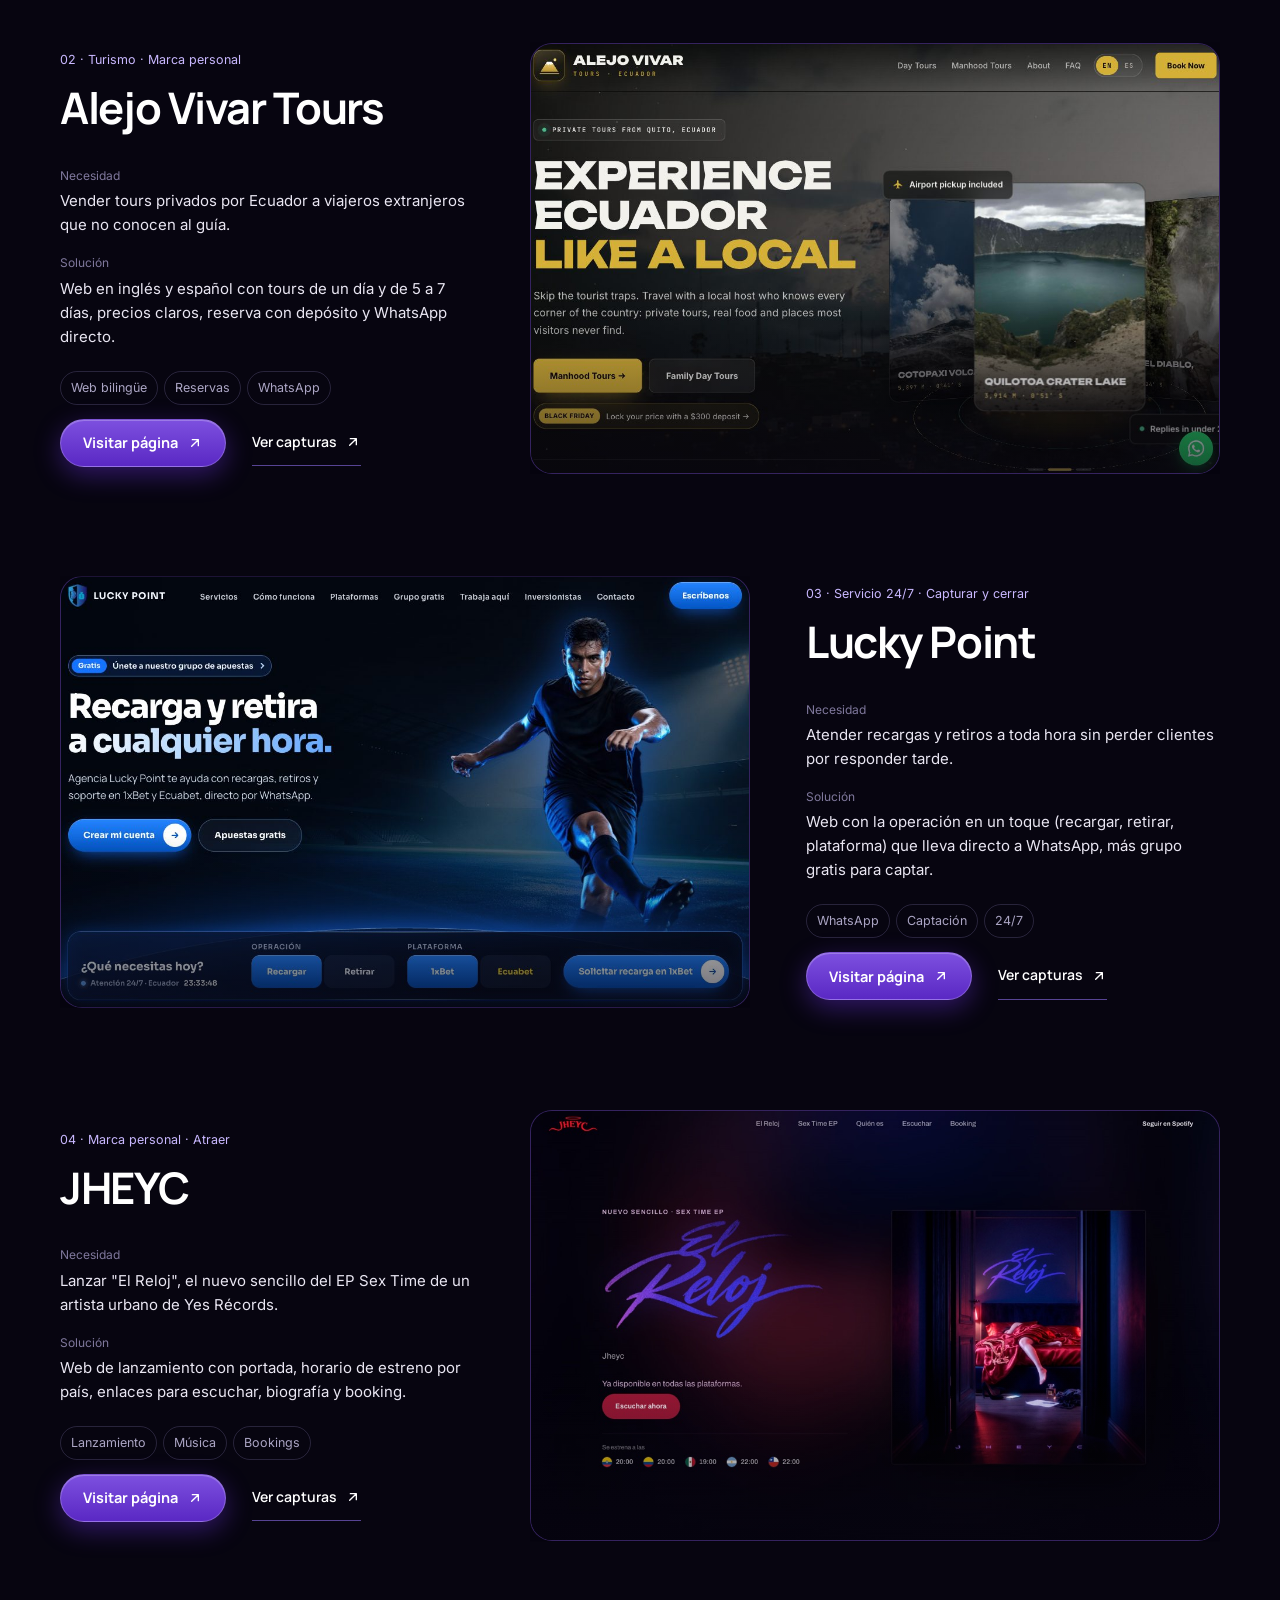
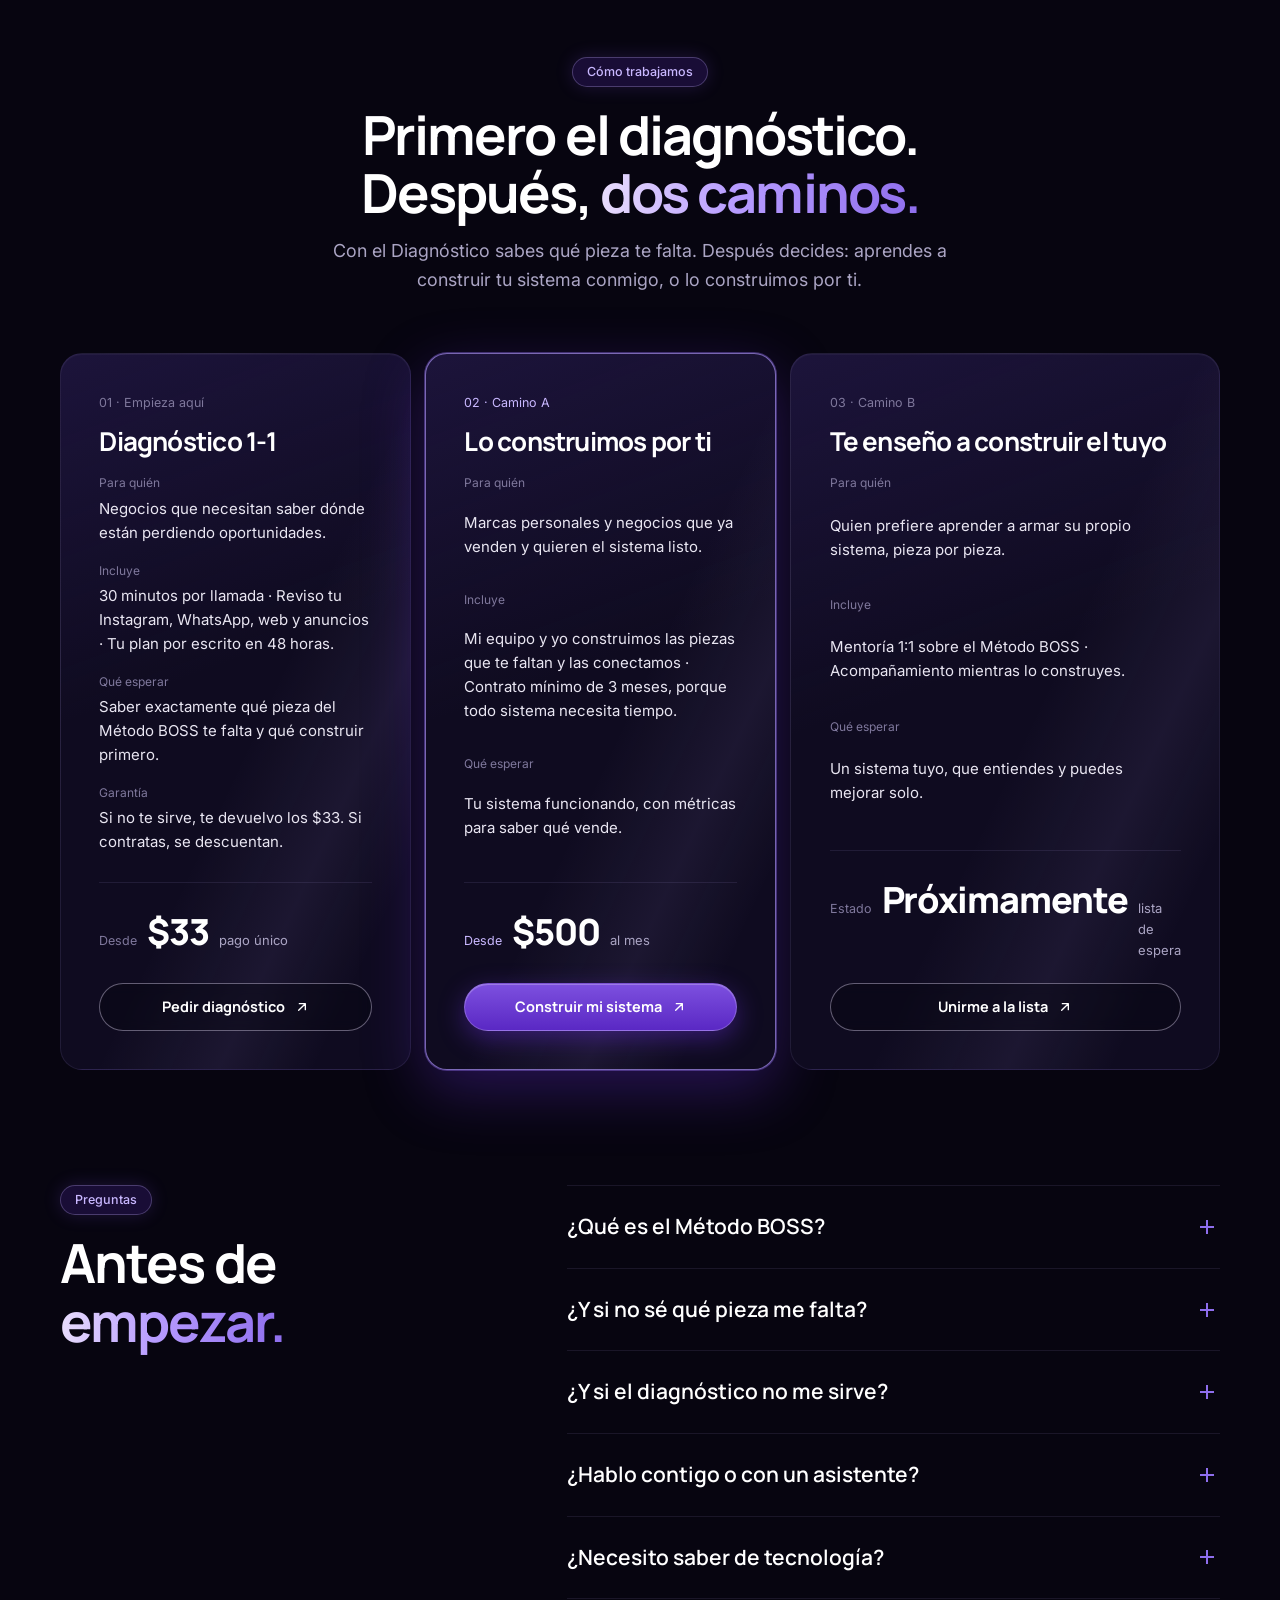
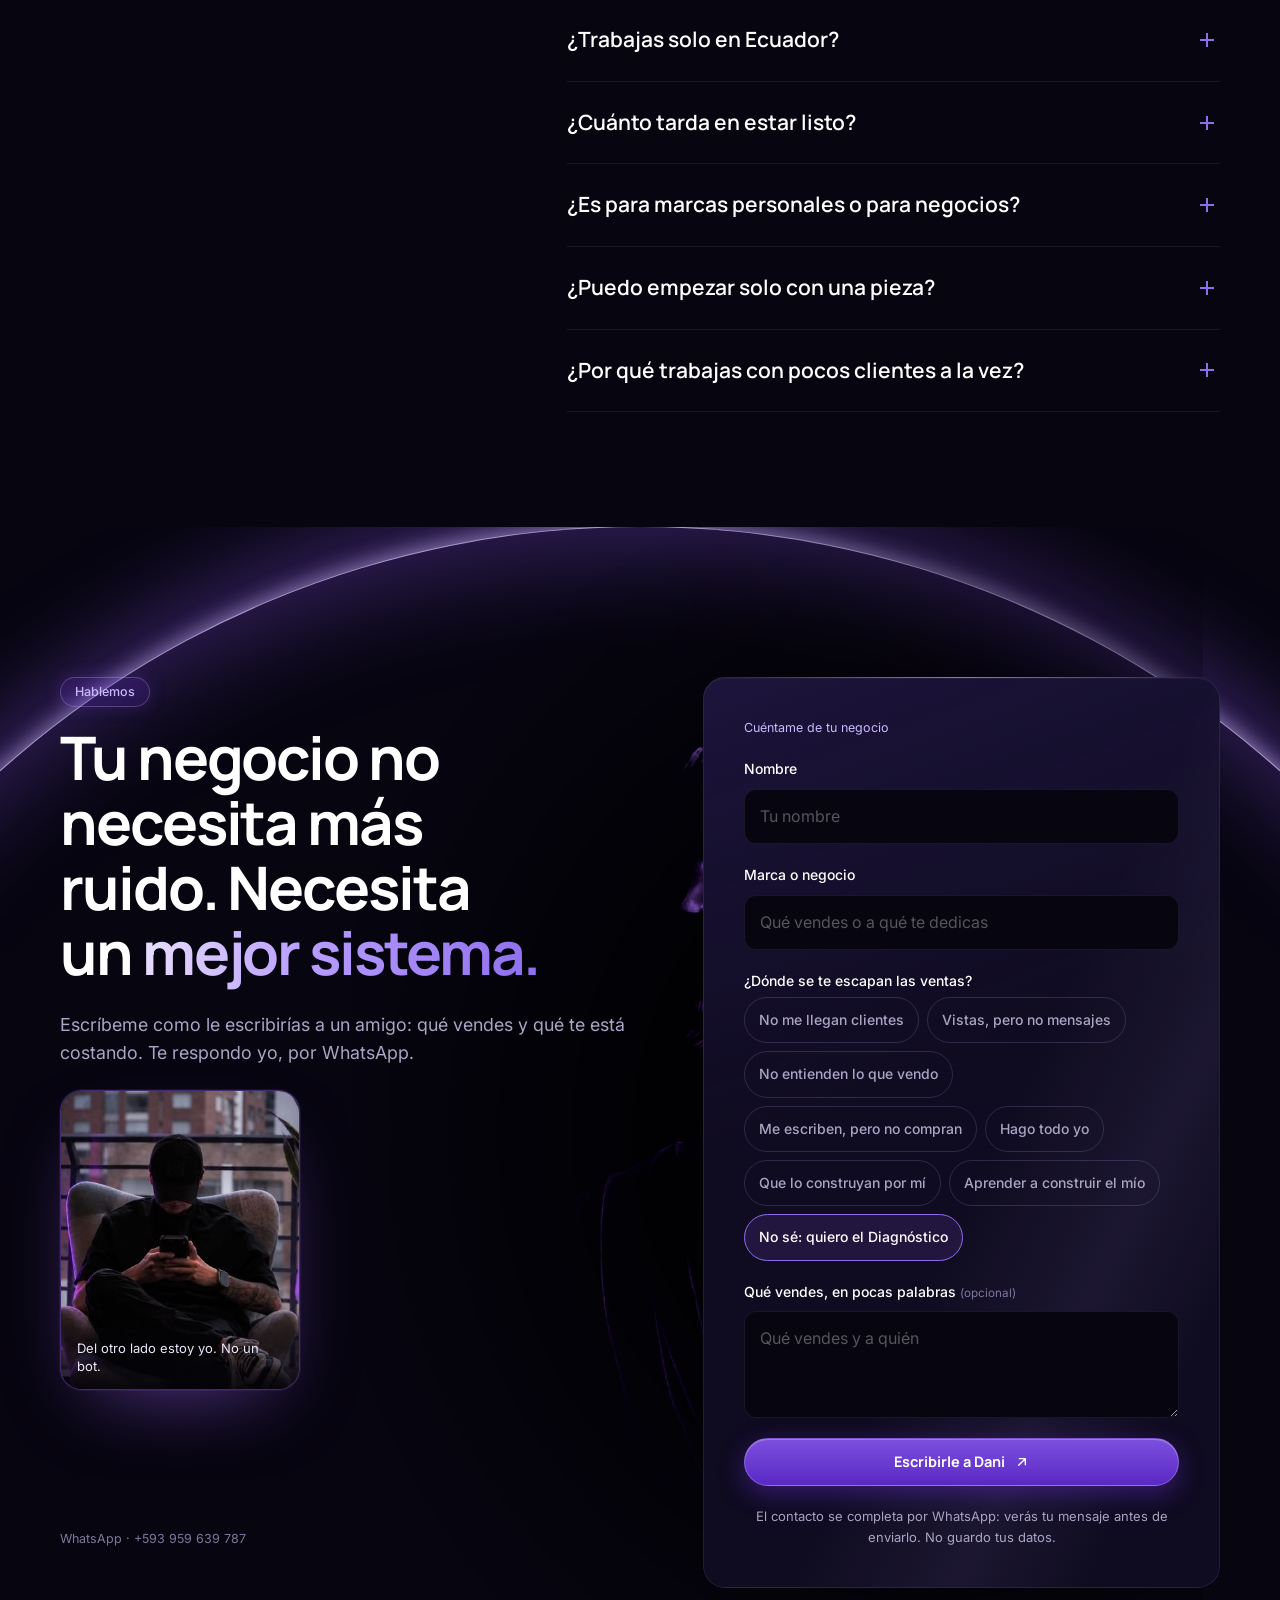
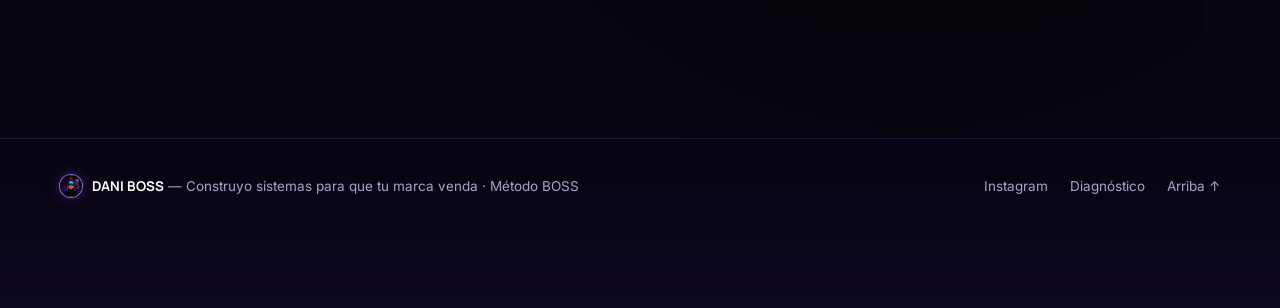
==== commit 73922cbb: "Todo con dominio daniiboss.com: enlaces sin vercel.app y redirección de daniiboss.vercel.app Co-Auth" ====
--- a/index.html
+++ b/index.html
@@ -12,7 +12,7 @@
 <meta property="og:title" content="DANI BOSS — Construyo sistemas para que tu marca venda">
 <meta property="og:description" content="Método BOSS: 5 piezas para que tu marca venda. Diagnóstico 1-1 de $33 o te devuelvo tu dinero.">
 <meta property="og:url" content="https://daniiboss.com/">
-<meta property="og:image" content="https://daniiboss.vercel.app/assets/dani.jpg">
+<meta property="og:image" content="https://daniiboss.com/assets/dani.jpg">
 <meta name="twitter:card" content="summary_large_image">
 <link rel="icon" type="image/png" href="assets/favicon.png?v=2">
 <link rel="apple-touch-icon" href="assets/dani.jpg">
@@ -31,7 +31,7 @@
 <link rel="stylesheet" href="assets/css/site.css">
 <link rel="stylesheet" href="assets/css/violet.css">
 <script type="application/ld+json">
-{"@context":"https://schema.org","@type":"ProfessionalService","name":"DANI BOSS","url":"https://daniiboss.vercel.app/","image":"https://daniiboss.vercel.app/assets/dani.jpg","description":"Sistemas de ventas para marcas personales y negocios: contenido, web, WhatsApp e IA. Método BOSS.","areaServed":["EC","Latinoamérica"],"founder":{"@type":"Person","name":"Dani Boss","sameAs":["https://instagram.com/thedaniiboss"]},"sameAs":["https://instagram.com/thedaniiboss"]}
+{"@context":"https://schema.org","@type":"ProfessionalService","name":"DANI BOSS","url":"https://daniiboss.com/","image":"https://daniiboss.com/assets/dani.jpg","description":"Sistemas de ventas para marcas personales y negocios: contenido, web, WhatsApp e IA. Método BOSS.","areaServed":["EC","Latinoamérica"],"founder":{"@type":"Person","name":"Dani Boss","sameAs":["https://instagram.com/thedaniiboss"]},"sameAs":["https://instagram.com/thedaniiboss"]}
 </script>
 </head>
 <body>
